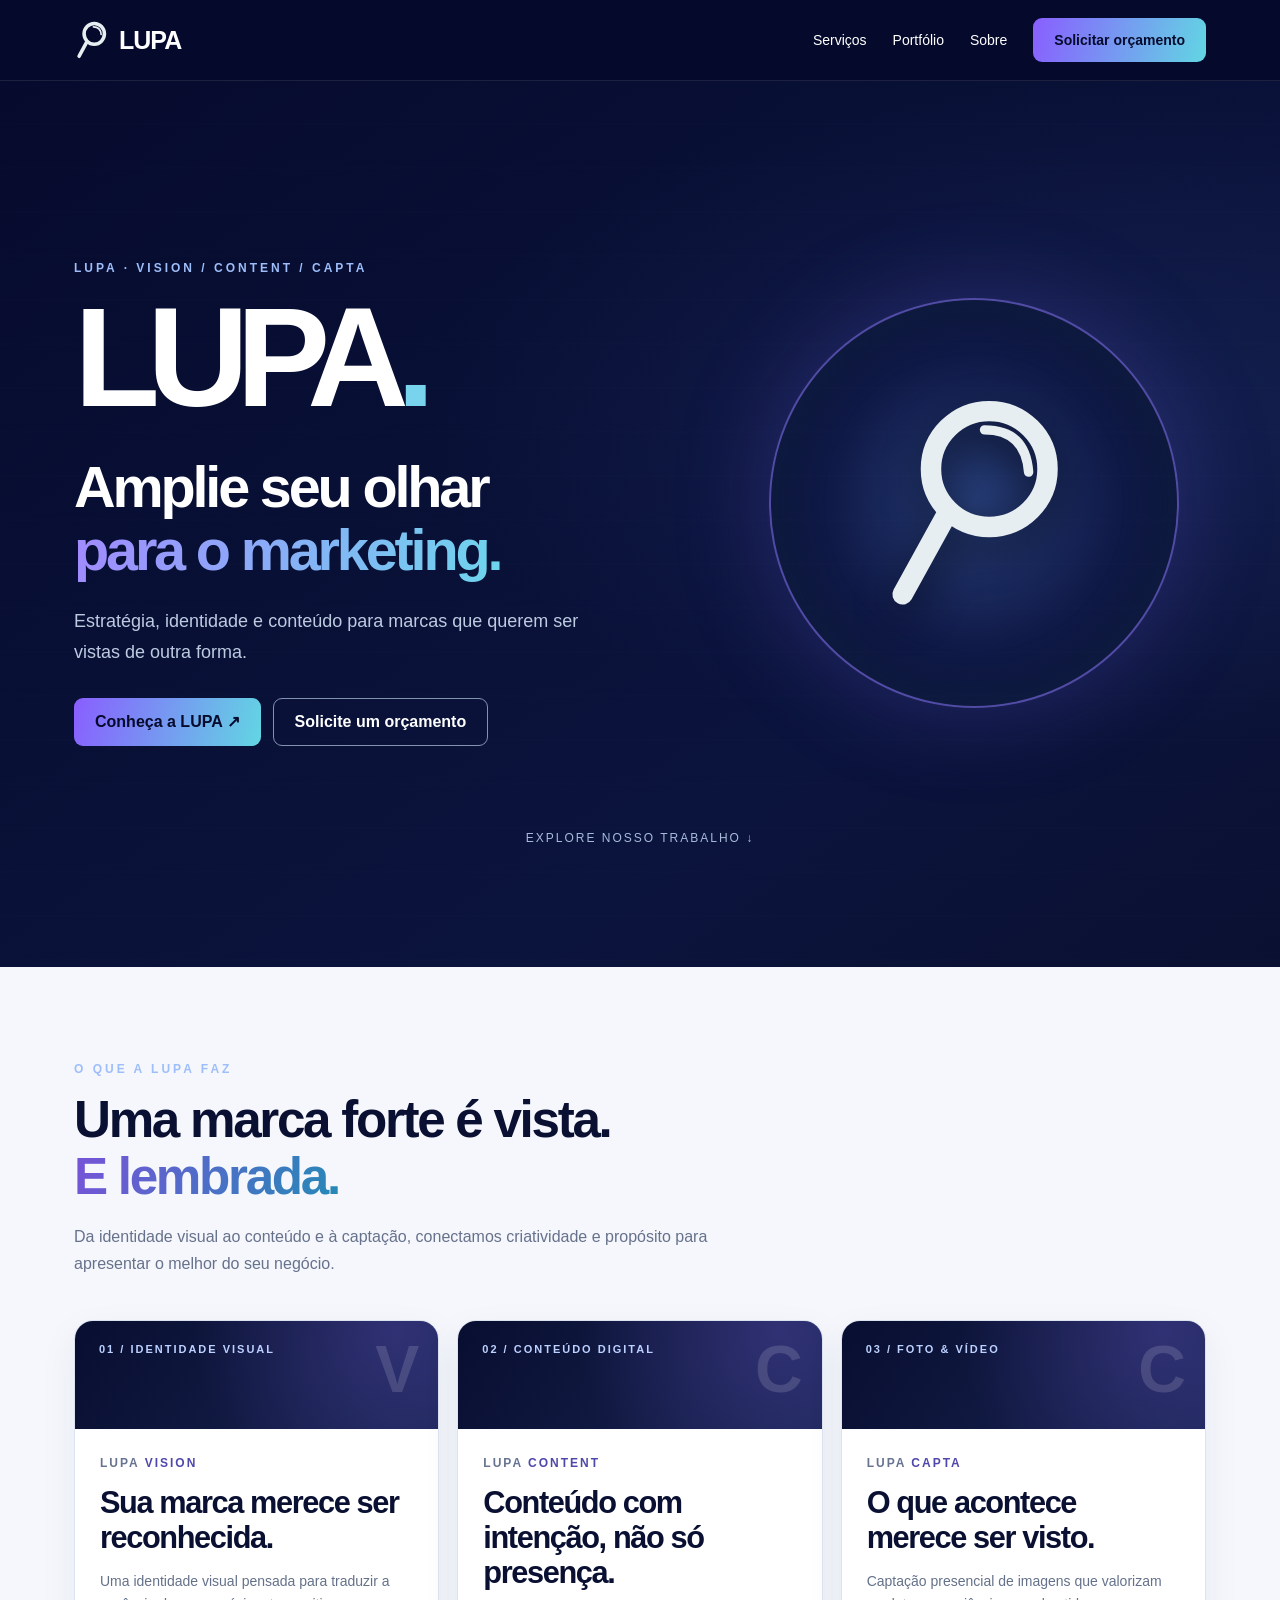
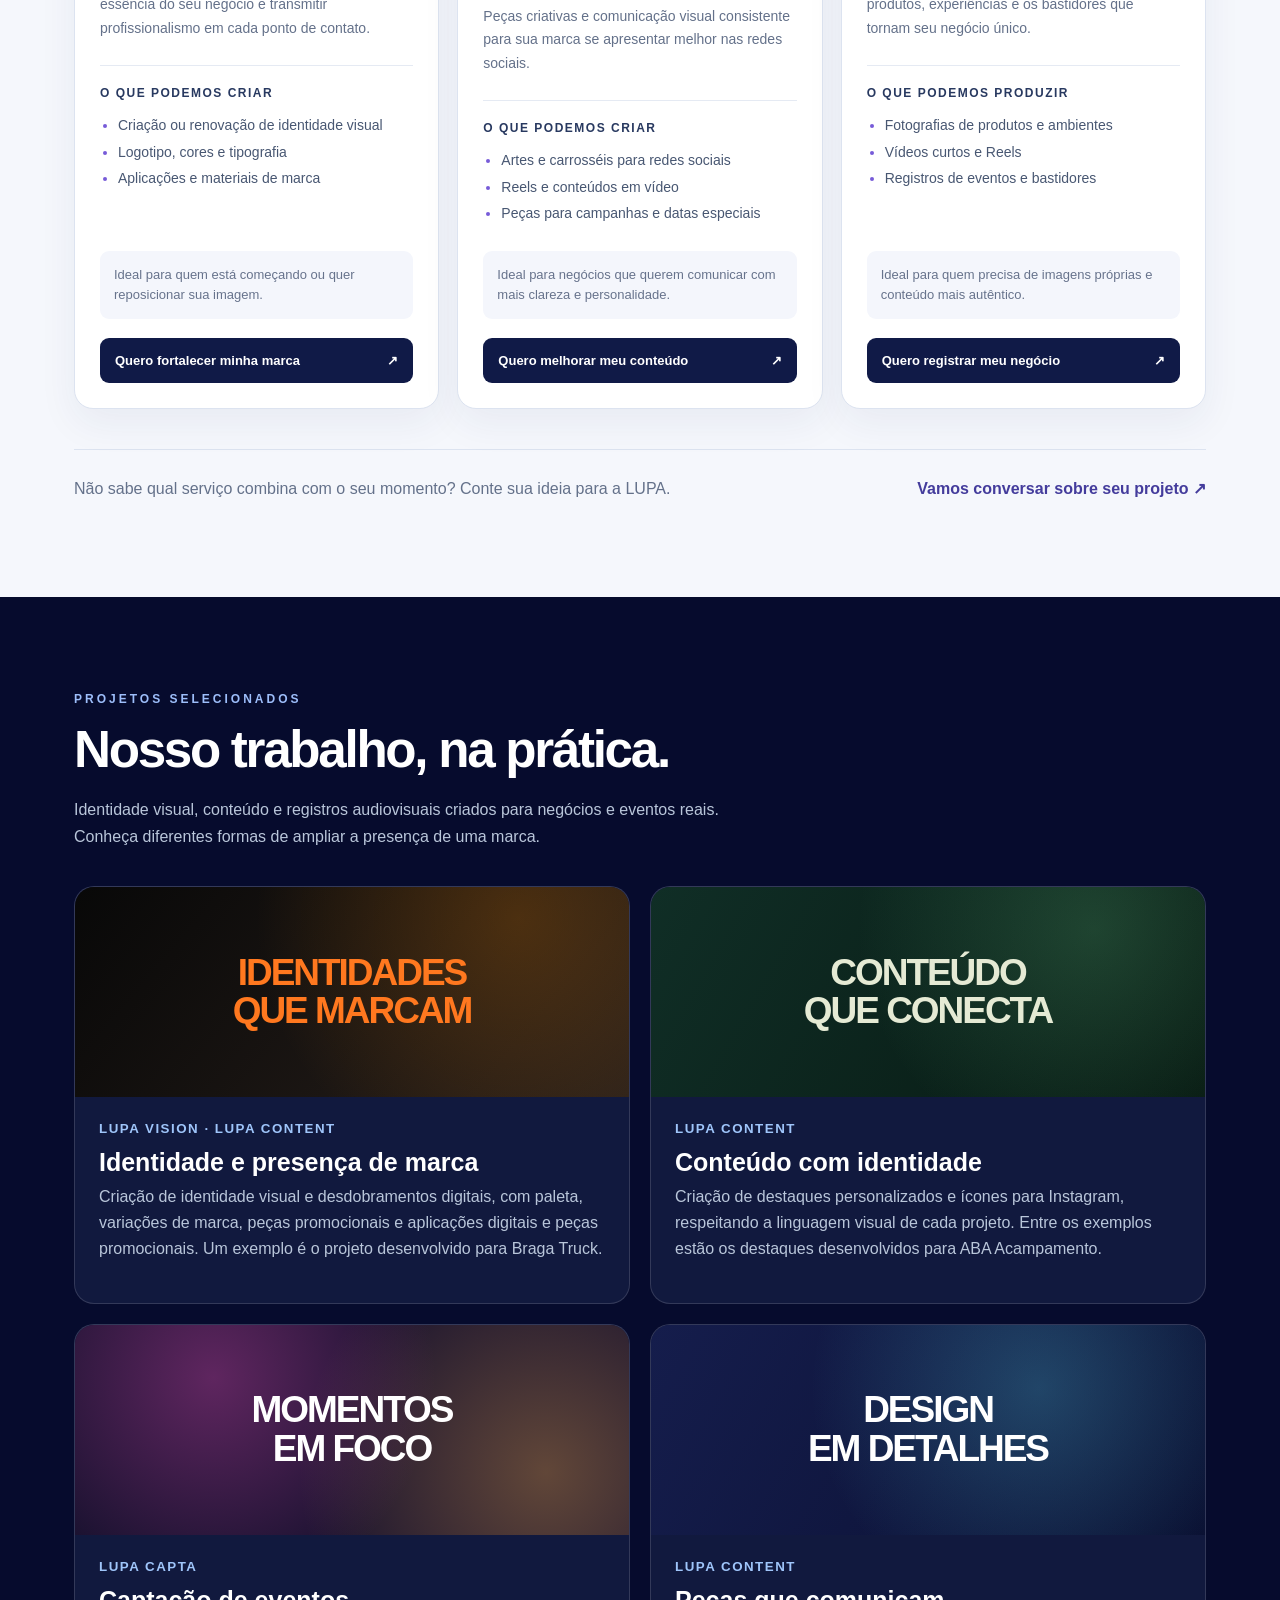
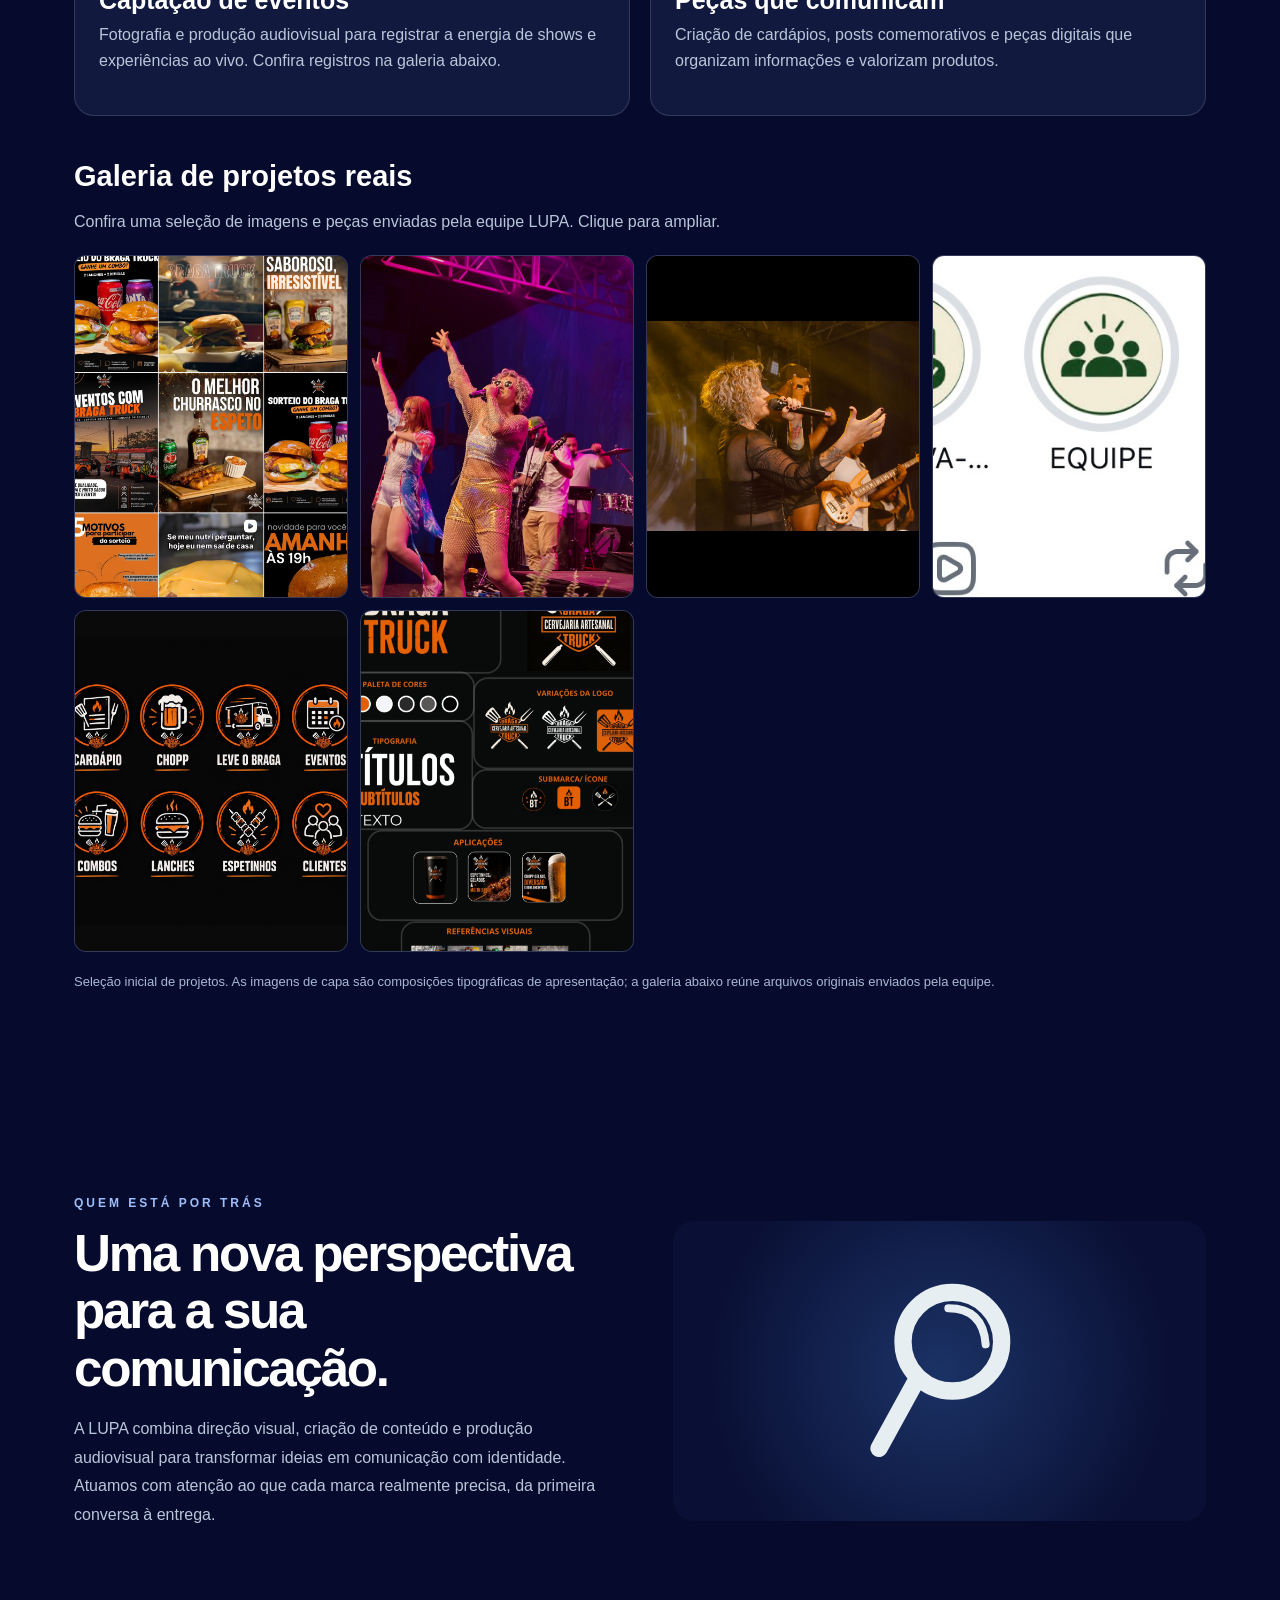
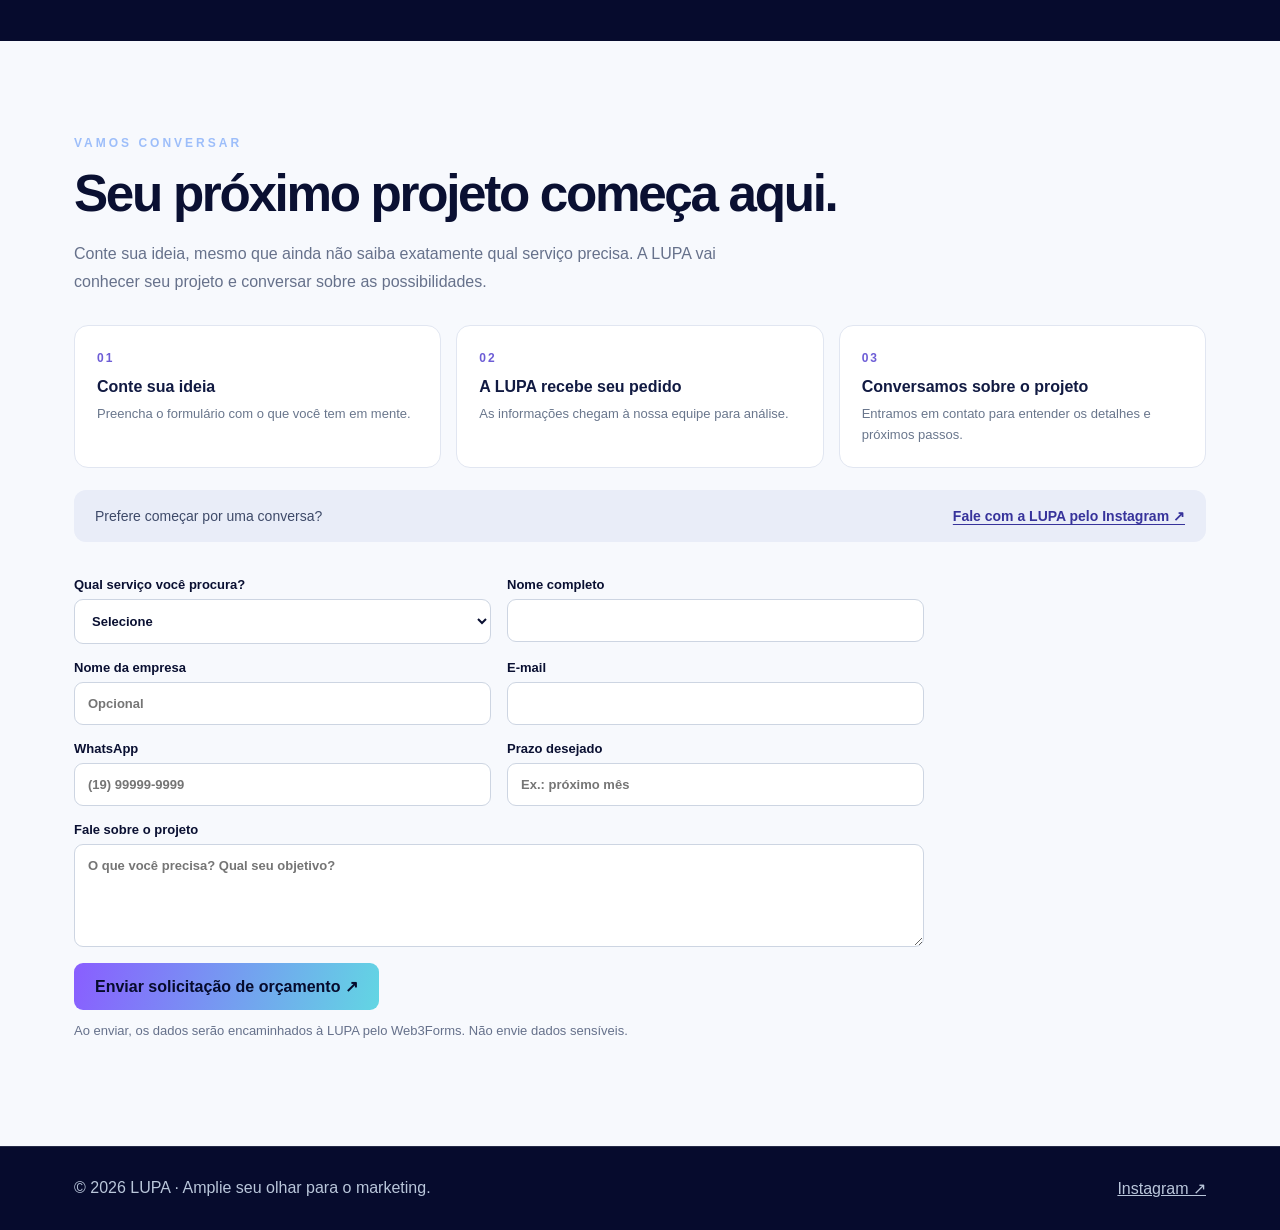
==== index.html @ fe9d5ec4 "Aprimorar conversão de orçamentos com etapas de contato e canal alternativo" ====
<!doctype html>
<html lang="pt-BR"><head><meta charset="utf-8"><meta name="viewport" content="width=device-width, initial-scale=1"><meta name="description" content="LUPA: estratégia, design e audiovisual em Limeira e região. Conheça LUPA Vision, Content e Capta."><title>LUPA — Amplie seu olhar para o marketing</title><style>
:root{--navy:#060b2d;--blue:#69b9e9;--white:#f9fbff;--muted:#b9c6da}*{box-sizing:border-box}html{scroll-behavior:smooth}body{margin:0;font-family:Inter,Arial,sans-serif;background:var(--navy);color:white}a{color:inherit;text-decoration:none}button,input,textarea,select{font:inherit}header{position:sticky;top:0;z-index:5;background:#060b2df0;backdrop-filter:blur(15px);border-bottom:1px solid #ffffff18}.nav{max-width:1180px;margin:auto;padding:18px 24px;display:flex;align-items:center;justify-content:space-between;gap:24px}.brand{display:flex;align-items:center;gap:10px;font-size:25px;font-weight:900;letter-spacing:-1px}.brand img{width:35px;height:42px;object-fit:contain}.navlinks{display:flex;gap:26px;align-items:center;font-size:14px}.navlinks a:hover{color:var(--blue)}.button{display:inline-flex;align-items:center;justify-content:center;background:linear-gradient(105deg,#895eff,#62d6e3);border:0;border-radius:9px;padding:14px 21px;font-weight:750;color:#060b2d;cursor:pointer}.button.outline{background:transparent;color:white;border:1px solid #8293b0}.wrap{max-width:1180px;margin:auto;padding:0 24px}.hero{min-height:690px;display:grid;grid-template-columns:1.15fr .85fr;gap:40px;align-items:center;padding-top:55px;padding-bottom:90px}.eyebrow{text-transform:uppercase;letter-spacing:3px;color:#9dbefa;font-size:12px;font-weight:800}.hero h1{font-size:clamp(45px,6vw,84px);line-height:1.04;letter-spacing:-.065em;margin:24px 0}.gradient{background:linear-gradient(100deg,#a18aff,#6ed5ed);-webkit-background-clip:text;background-clip:text;color:transparent}.lead{color:var(--muted);font-size:18px;line-height:1.75;max-width:570px}.actions{display:flex;gap:12px;flex-wrap:wrap;margin-top:30px}.orb{width:min(100%,410px);aspect-ratio:1;border-radius:50%;margin:auto;background:radial-gradient(circle at 50% 50%,#15235a,#080d35 65%);border:4px solid transparent;background-clip:padding-box;position:relative;display:grid;place-items:center;box-shadow:0 0 100px #6656ef2b}.orb:before{content:"";position:absolute;inset:-5px;border-radius:50%;background:linear-gradient(130deg,#8e5fff,#5ce0e1);z-index:-1}.orb img{width:53%;filter:drop-shadow(0 8px 18px #0005)}section{padding:95px 0}.light{background:#f7f9fd;color:#0a1032}.section-title{font-size:clamp(32px,4vw,55px);letter-spacing:-.045em;line-height:1.12;margin:15px 0 18px}.sub{color:#66718b;line-height:1.7;max-width:650px}.cards{display:grid;grid-template-columns:repeat(3,1fr);gap:18px;margin-top:38px}.card{background:white;border:1px solid #e5e9f1;border-radius:18px;padding:32px;min-height:260px;display:flex;flex-direction:column}.card small{font-weight:800;color:#6376a3;letter-spacing:2px}.card h3{font-size:29px;margin:18px 0 12px;letter-spacing:-1px}.card p{color:#6a748c;line-height:1.6}.card a{margin-top:auto;color:#2948a0;font-weight:750}.portfolio{border:1px solid #ffffff35;background:linear-gradient(120deg,#111a46,#0c1236);padding:44px;border-radius:20px;margin-top:30px}.portfolio p{color:var(--muted);line-height:1.7}.about{display:grid;grid-template-columns:1fr 1fr;gap:65px;align-items:center}.about p{line-height:1.8;color:#b9c6da}.about-visual{border-radius:22px;min-height:300px;background:radial-gradient(circle at 50% 50%,#1b3265,#0a1035 75%);display:grid;place-items:center}.about-visual img{height:200px}.quote{background:#f7f9fd;color:#0a1032}.formgrid{display:grid;grid-template-columns:1fr 1fr;gap:16px}.formgrid label{font-size:13px;font-weight:700;display:flex;flex-direction:column;gap:7px}.formgrid input,.formgrid select,.formgrid textarea{width:100%;border:1px solid #cdd5e2;background:white;padding:13px;border-radius:9px;color:#0a1032}.wide{grid-column:1/-1}.note{font-size:13px;color:#66718b}.formbox{max-width:850px;margin-top:35px}footer{padding:32px 24px;border-top:1px solid #ffffff20;color:#b9c6da}.foot{display:flex;justify-content:space-between;gap:20px;flex-wrap:wrap}.foot a{text-decoration:underline} @media(max-width:760px){.navlinks{gap:12px;font-size:12px}.navlinks a:nth-child(1),.navlinks a:nth-child(2){display:none}.hero{grid-template-columns:1fr;min-height:auto;padding-top:55px}.orb{max-width:270px}.cards,.about{grid-template-columns:1fr}.about{gap:30px}.formgrid{grid-template-columns:1fr}.hero h1{font-size:48px}section{padding:65px 0}.portfolio{padding:26px}} 
.portfolio-intro{color:#b9c6da;max-width:690px;line-height:1.7}.work-grid{display:grid;grid-template-columns:repeat(2,minmax(0,1fr));gap:20px;margin-top:36px}.work-card{background:#11193e;border:1px solid #ffffff24;border-radius:20px;overflow:hidden;display:flex;flex-direction:column}.work-art{min-height:210px;display:flex;align-items:center;justify-content:center;padding:32px;position:relative;overflow:hidden}.work-art span{position:relative;z-index:1;font-size:clamp(23px,3vw,37px);font-weight:900;letter-spacing:-.055em;text-align:center;line-height:1.05}.work-art.orange{background:radial-gradient(circle at 80% 15%,#ff8a0035,transparent 55%),linear-gradient(130deg,#080808,#29201b);color:#ff781f}.work-art.green{background:radial-gradient(circle at 80% 20%,#6fcf8d35,transparent 50%),linear-gradient(120deg,#102e26,#071912);color:#e5ead4}.work-art.stage{background:radial-gradient(circle at 25% 25%,#ef4fc255,transparent 50%),radial-gradient(circle at 85% 70%,#f6b24d55,transparent 50%),#17112e;color:#fff}.work-art.blue{background:radial-gradient(circle at 70% 30%,#59d5eb40,transparent 55%),linear-gradient(120deg,#151d4c,#0a1032);color:#fff}.work-info{padding:24px;flex:1;display:flex;flex-direction:column}.work-info small{color:#9fc5fa;letter-spacing:1.5px;font-weight:800}.work-info h3{font-size:25px;margin:12px 0 7px}.work-info p{color:#b9c6da;line-height:1.6;margin:0 0 18px}.work-links{display:flex;flex-wrap:wrap;gap:14px;margin-top:auto}.work-links a{color:#9edaf9;font-weight:700;font-size:14px;text-decoration:underline;text-underline-offset:4px}.work-note{color:#a9b8d1;font-size:13px;line-height:1.6;margin-top:20px}@media(max-width:700px){.work-grid{grid-template-columns:1fr}.work-art{min-height:185px}}.work-gallery{margin-top:44px}.work-gallery h3{font-size:29px;margin-bottom:8px}.work-gallery p{color:#b9c6da;line-height:1.6}.work-gallery-grid{display:grid;grid-template-columns:repeat(4,minmax(0,1fr));gap:12px;margin-top:20px}.work-gallery-grid a{display:block;aspect-ratio:4/5;background:#141b3e;border:1px solid #ffffff22;border-radius:12px;overflow:hidden}.work-gallery-grid img{width:100%;height:100%;object-fit:cover;transition:transform .2s}.work-gallery-grid a:hover img{transform:scale(1.04)}@media(max-width:700px){.work-gallery-grid{grid-template-columns:repeat(2,minmax(0,1fr))}}.hero-cover{position:relative;min-height:calc(100svh - 80px);min-height:max(650px,calc(100svh - 80px));display:flex;flex-direction:column;justify-content:center;overflow:hidden;background:radial-gradient(ellipse at 85% 38%,#273b7850,transparent 43%),linear-gradient(145deg,#060b2d,#0b143d 70%,#0a1031)}.hero-cover:after{content:"";position:absolute;inset:0;pointer-events:none;background:linear-gradient(transparent 96%,#ffffff09 97%);background-size:100% 44px;opacity:.17}.hero-cover-inner{display:grid;grid-template-columns:1.15fr .85fr;gap:38px;align-items:center;width:100%;padding-top:85px;padding-bottom:85px}.hero-cover-copy{position:relative;z-index:1}.hero-cover-brand{font-size:clamp(70px,11vw,156px);line-height:.9;font-weight:900;letter-spacing:-.09em;margin:20px 0 34px}.hero-cover-dot{color:#77d4ec}.hero-cover h1{font-size:clamp(36px,4.5vw,68px);letter-spacing:-.055em;line-height:1.1;margin:0 0 24px}.hero-cover-copy>p{color:#bdcbe1;font-size:18px;line-height:1.7;max-width:510px}.hero-cover-symbol{display:grid;place-items:center}.hero-cover-halo{width:min(100%,410px);aspect-ratio:1;border-radius:50%;display:grid;place-items:center;border:2px solid #8b7aff8c;background:radial-gradient(circle,#263d77 0%,#101a48 50%,#0a1135 73%);box-shadow:0 0 100px #8067ff38, inset 0 0 65px #5cc9eb14}.hero-cover-halo img{width:58%;height:58%;object-fit:contain;filter:drop-shadow(0 14px 20px #0007)}.hero-cover-scroll{position:relative;z-index:1;align-self:center;font-size:12px;letter-spacing:2px;text-transform:uppercase;color:#a8bbdb;padding:0 16px 27px}.hero-cover-scroll:hover{color:#fff}@media(max-width:780px){.hero-cover{min-height:calc(100svh - 72px)}.hero-cover-inner{grid-template-columns:1fr;padding-top:65px;padding-bottom:30px;gap:22px}.hero-cover-brand{font-size:clamp(78px,19vw,130px);margin:15px 0 25px}.hero-cover h1{font-size:clamp(38px,8vw,58px)}.hero-cover-symbol{grid-row:1}.hero-cover-halo{width:104px;box-shadow:0 0 35px #8067ff25}.hero-cover-halo img{width:49%;height:49%}.hero-cover-copy>p{font-size:16px}.hero-cover-scroll{padding-bottom:22px}}.work-gallery-grid .portfolio-profile-crop{display:block;position:relative;aspect-ratio:4/5;background:#141b3e;border:1px solid #ffffff22;border-radius:12px;overflow:hidden}.work-gallery-grid .portfolio-profile-crop img{position:absolute;top:0;left:0;width:100%;height:145%;object-fit:cover;object-position:top;transition:none}.work-gallery-grid .portfolio-profile-crop:hover img{transform:none}/* Refinamento mobile e galeria: priorizar as artes, sem molduras de captura */.work-gallery-grid a img{object-fit:cover;object-position:center;transform:scale(1.16)}.work-gallery-grid a:hover img{transform:scale(1.2)}@media(max-width:780px){.hero-cover-symbol{display:none!important}.hero-cover-inner{display:block;padding-top:72px;padding-bottom:72px}.hero-cover-brand{font-size:clamp(68px,17vw,104px);margin:18px 0 28px}.hero-cover{min-height:calc(100svh - 72px)}.hero-cover-copy{max-width:100%}}.services-premium{background:#f5f7fc}.services-premium .section-title{max-width:850px}.services-accent{background:linear-gradient(110deg,#7753d8,#2589b6);-webkit-background-clip:text;background-clip:text;color:transparent}.services-premium-grid{display:grid;grid-template-columns:repeat(3,minmax(0,1fr));gap:18px;margin-top:42px}.service-premium-card{display:flex;flex-direction:column;min-width:0;overflow:hidden;border:1px solid #dce3f0;border-radius:19px;background:#fff;box-shadow:0 14px 38px #1c2b5910;transition:transform .2s,box-shadow .2s}.service-premium-card:hover{transform:translateY(-4px);box-shadow:0 20px 42px #1c2b5920}.service-premium-top{min-height:108px;display:flex;align-items:flex-start;justify-content:space-between;gap:12px;padding:22px 24px;background:radial-gradient(circle at 88% 8%,#6755c957,transparent 60%),linear-gradient(125deg,#080e30,#182451);color:#bcd1ff}.service-premium-top>span:first-child{font-size:11px;letter-spacing:2px;font-weight:800}.service-premium-mark{font-size:66px;font-weight:900;line-height:.8;color:#ffffff24;letter-spacing:-5px}.service-premium-body{padding:27px 25px 25px;display:flex;flex-direction:column;flex:1}.service-premium-name{font-size:12px;font-weight:700;letter-spacing:2px;color:#667391}.service-premium-name strong{color:#4f48ac}.service-premium-body h3{font-size:clamp(24px,2.4vw,31px);line-height:1.14;letter-spacing:-.045em;margin:15px 0}.service-premium-body p{color:#64718a;line-height:1.7;font-size:14px;margin:0}.service-premium-divider{height:1px;background:#e5eaf3;margin:24px 0 20px}.service-premium-body h4{font-size:12px;letter-spacing:1.5px;text-transform:uppercase;margin:0 0 12px;color:#283960}.service-premium-body ul{padding-left:18px;margin:0 0 24px;color:#485772;font-size:14px;line-height:1.9}.service-premium-body li::marker{color:#775bd8}.service-premium-fit{color:#67738c;background:#f4f6fc;border-radius:9px;padding:14px;font-size:13px;line-height:1.55;margin-top:auto}.service-premium-body>a{display:flex;align-items:center;justify-content:space-between;gap:10px;background:#101a47;color:#fff;border-radius:9px;margin-top:19px;padding:15px;font-size:13px;font-weight:800;transition:background .2s}.service-premium-body>a:hover{background:#443c9c}.services-premium-footer{display:flex;align-items:center;justify-content:space-between;gap:22px;border-top:1px solid #dce3f0;margin-top:40px;padding-top:26px}.services-premium-footer p{margin:0;color:#64718a;line-height:1.6}.services-premium-footer a{font-weight:800;color:#443c9c;white-space:nowrap}@media(max-width:950px){.services-premium-grid{grid-template-columns:1fr;max-width:630px;margin-left:auto;margin-right:auto}.service-premium-top{min-height:82px}.service-premium-body h3{font-size:29px}.services-premium-footer{flex-direction:column;align-items:flex-start}.services-premium-footer a{white-space:normal}}@media(max-width:480px){.service-premium-body{padding:23px 20px}.service-premium-top{padding:20px}.service-premium-body h3{font-size:27px}.services-premium-grid{margin-top:28px}}.contact-steps{display:grid;grid-template-columns:repeat(3,minmax(0,1fr));gap:15px;margin-top:30px}.contact-steps>div{background:#fff;border:1px solid #e1e6f1;border-radius:14px;padding:22px}.contact-steps span{font-size:12px;font-weight:900;letter-spacing:2px;color:#6d5dd6}.contact-steps strong{display:block;font-size:16px;margin-top:12px;color:#111a42}.contact-steps p{font-size:13px;line-height:1.6;color:#69768c;margin:8px 0 0}.contact-alternative{display:flex;align-items:center;justify-content:space-between;gap:15px;margin:22px 0 0;padding:18px 21px;border-radius:12px;background:#e9edf8;color:#3e4a69;font-size:14px}.contact-alternative a{font-weight:800;color:#37339b;text-decoration:underline;text-underline-offset:3px}@media(max-width:700px){.contact-steps{grid-template-columns:1fr}.contact-steps>div{padding:17px}.contact-alternative{align-items:flex-start;flex-direction:column}}</style></head><body>
<header><nav class="nav"><a href="#inicio" class="brand"><img src="assets/simbolo-lupa.svg" alt="Símbolo LUPA">LUPA</a><div class="navlinks"><a href="#servicos">Serviços</a><a href="#portfolio">Portfólio</a><a href="#sobre">Sobre</a><a class="button" href="#orcamento">Solicitar orçamento</a></div></nav></header><main><section id="inicio" class="hero-cover"><div class="wrap hero-cover-inner"><div class="hero-cover-copy"><div class="eyebrow">LUPA · VISION / CONTENT / CAPTA</div><div class="hero-cover-brand">LUPA<span class="hero-cover-dot">.</span></div><h1>Amplie seu olhar<br><span class="gradient">para o marketing.</span></h1><p>Estratégia, identidade e conteúdo para marcas que querem ser vistas de outra forma.</p><div class="actions"><a class="button" href="#servicos">Conheça a LUPA ↗</a><a class="button outline" href="#orcamento">Solicite um orçamento</a></div></div><div class="hero-cover-symbol" aria-hidden="true"><div class="hero-cover-halo"><img src="assets/simbolo-lupa.svg" alt=""></div></div></div><a class="hero-cover-scroll" href="#servicos">Explore nosso trabalho ↓</a></section>
<section id="servicos" class="light services-premium"><div class="wrap"><div class="eyebrow">O que a LUPA faz</div><h2 class="section-title">Uma marca forte é vista.<br><span class="services-accent">E lembrada.</span></h2><p class="sub">Da identidade visual ao conteúdo e à captação, conectamos criatividade e propósito para apresentar o melhor do seu negócio.</p><div class="services-premium-grid"><article class="service-premium-card"><div class="service-premium-top"><span>01 / IDENTIDADE VISUAL</span><span class="service-premium-mark">V</span></div><div class="service-premium-body"><div class="service-premium-name">LUPA <strong>VISION</strong></div><h3>Sua marca merece ser reconhecida.</h3><p>Uma identidade visual pensada para traduzir a essência do seu negócio e transmitir profissionalismo em cada ponto de contato.</p><div class="service-premium-divider"></div><h4>O que podemos criar</h4><ul><li>Criação ou renovação de identidade visual</li><li>Logotipo, cores e tipografia</li><li>Aplicações e materiais de marca</li></ul><div class="service-premium-fit">Ideal para quem está começando ou quer reposicionar sua imagem.</div><a href="#orcamento" data-service="Vision">Quero fortalecer minha marca <span aria-hidden="true">↗</span></a></div></article><article class="service-premium-card"><div class="service-premium-top"><span>02 / CONTEÚDO DIGITAL</span><span class="service-premium-mark">C</span></div><div class="service-premium-body"><div class="service-premium-name">LUPA <strong>CONTENT</strong></div><h3>Conteúdo com intenção, não só presença.</h3><p>Peças criativas e comunicação visual consistente para sua marca se apresentar melhor nas redes sociais.</p><div class="service-premium-divider"></div><h4>O que podemos criar</h4><ul><li>Artes e carrosséis para redes sociais</li><li>Reels e conteúdos em vídeo</li><li>Peças para campanhas e datas especiais</li></ul><div class="service-premium-fit">Ideal para negócios que querem comunicar com mais clareza e personalidade.</div><a href="#orcamento" data-service="Content">Quero melhorar meu conteúdo <span aria-hidden="true">↗</span></a></div></article><article class="service-premium-card"><div class="service-premium-top"><span>03 / FOTO &amp; VÍDEO</span><span class="service-premium-mark">C</span></div><div class="service-premium-body"><div class="service-premium-name">LUPA <strong>CAPTA</strong></div><h3>O que acontece merece ser visto.</h3><p>Captação presencial de imagens que valorizam produtos, experiências e os bastidores que tornam seu negócio único.</p><div class="service-premium-divider"></div><h4>O que podemos produzir</h4><ul><li>Fotografias de produtos e ambientes</li><li>Vídeos curtos e Reels</li><li>Registros de eventos e bastidores</li></ul><div class="service-premium-fit">Ideal para quem precisa de imagens próprias e conteúdo mais autêntico.</div><a href="#orcamento" data-service="Capta">Quero registrar meu negócio <span aria-hidden="true">↗</span></a></div></article></div><div class="services-premium-footer"><p>Não sabe qual serviço combina com o seu momento? Conte sua ideia para a LUPA.</p><a href="#orcamento">Vamos conversar sobre seu projeto ↗</a></div></div></section>
<section id="portfolio"><div class="wrap"><div class="eyebrow">Projetos selecionados</div><h2 class="section-title">Nosso trabalho, na prática.</h2><p class="portfolio-intro">Identidade visual, conteúdo e registros audiovisuais criados para negócios e eventos reais. Conheça diferentes formas de ampliar a presença de uma marca.</p><div class="work-grid"><article class="work-card"><div class="work-art orange"><span>IDENTIDADES<br>QUE MARCAM</span></div><div class="work-info"><small>LUPA VISION · LUPA CONTENT</small><h3>Identidade e presença de marca</h3><p>Criação de identidade visual e desdobramentos digitais, com paleta, variações de marca, peças promocionais e aplicações digitais e peças promocionais. Um exemplo é o projeto desenvolvido para Braga Truck.</p></div></article><article class="work-card"><div class="work-art green"><span>CONTEÚDO<br>QUE CONECTA</span></div><div class="work-info"><small>LUPA CONTENT</small><h3>Conteúdo com identidade</h3><p>Criação de destaques personalizados e ícones para Instagram, respeitando a linguagem visual de cada projeto. Entre os exemplos estão os destaques desenvolvidos para ABA Acampamento.</p></div></article><article class="work-card"><div class="work-art stage"><span>MOMENTOS<br>EM FOCO</span></div><div class="work-info"><small>LUPA CAPTA</small><h3>Captação de eventos</h3><p>Fotografia e produção audiovisual para registrar a energia de shows e experiências ao vivo. Confira registros na galeria abaixo.</p></div></article><article class="work-card"><div class="work-art blue"><span>DESIGN<br>EM DETALHES</span></div><div class="work-info"><small>LUPA CONTENT</small><h3>Peças que comunicam</h3><p>Criação de cardápios, posts comemorativos e peças digitais que organizam informações e valorizam produtos.</p></div></article></div><div class="work-gallery"><h3>Galeria de projetos reais</h3><p>Confira uma seleção de imagens e peças enviadas pela equipe LUPA. Clique para ampliar.</p><div class="work-gallery-grid"><a href="20261107_000827000_iOS.png" target="_blank" rel="noopener noreferrer" aria-label="Ampliar imagem 3 do portfólio"><img src="20261107_000827000_iOS.png" alt="Imagem 3 do portfólio da LUPA" loading="lazy"></a><a href="20261107_001152000_iOS.png" target="_blank" rel="noopener noreferrer" aria-label="Ampliar imagem 4 do portfólio"><img src="20261107_001152000_iOS.png" alt="Imagem 4 do portfólio da LUPA" loading="lazy"></a><a href="20261107_001213000_iOS.png" target="_blank" rel="noopener noreferrer" aria-label="Ampliar imagem 5 do portfólio"><img src="20261107_001213000_iOS.png" alt="Imagem 5 do portfólio da LUPA" loading="lazy"></a><a href="20261107_001548000_iOS.jpg" target="_blank" rel="noopener noreferrer" aria-label="Ampliar imagem 6 do portfólio"><img src="20261107_001548000_iOS.jpg" alt="Imagem 6 do portfólio da LUPA" loading="lazy"></a><a href="20261107_001919000_iOS.png" target="_blank" rel="noopener noreferrer" aria-label="Ampliar imagem 7 do portfólio"><img src="20261107_001919000_iOS.png" alt="Imagem 7 do portfólio da LUPA" loading="lazy"></a><a href="20261107_001929000_iOS.png" target="_blank" rel="noopener noreferrer" aria-label="Ampliar imagem 8 do portfólio"><img src="20261107_001929000_iOS.png" alt="Imagem 8 do portfólio da LUPA" loading="lazy"></a></div></div><p class="work-note">Seleção inicial de projetos. As imagens de capa são composições tipográficas de apresentação; a galeria abaixo reúne arquivos originais enviados pela equipe.</p></div></section>
<section id="sobre"><div class="wrap about"><div><div class="eyebrow">Quem está por trás</div><h2 class="section-title">Uma nova perspectiva para a sua comunicação.</h2><p>A LUPA combina direção visual, criação de conteúdo e produção audiovisual para transformar ideias em comunicação com identidade. Atuamos com atenção ao que cada marca realmente precisa, da primeira conversa à entrega.</p></div><div class="about-visual"><img src="assets/simbolo-lupa.svg" alt="Símbolo da LUPA"></div></div></section>
<section id="orcamento" class="quote"><div class="wrap"><div class="eyebrow">Vamos conversar</div><h2 class="section-title">Seu próximo projeto começa aqui.</h2><p class="sub">Conte sua ideia, mesmo que ainda não saiba exatamente qual serviço precisa. A LUPA vai conhecer seu projeto e conversar sobre as possibilidades.</p><div class="contact-steps" aria-label="Como funciona o primeiro contato"><div><span>01</span><strong>Conte sua ideia</strong><p>Preencha o formulário com o que você tem em mente.</p></div><div><span>02</span><strong>A LUPA recebe seu pedido</strong><p>As informações chegam à nossa equipe para análise.</p></div><div><span>03</span><strong>Conversamos sobre o projeto</strong><p>Entramos em contato para entender os detalhes e próximos passos.</p></div></div><div class="contact-alternative"><span>Prefere começar por uma conversa?</span><a href="https://www.instagram.com/lupamarketing_/" target="_blank" rel="noopener noreferrer">Fale com a LUPA pelo Instagram ↗</a></div><div class="formbox"><div id="form-success" role="status" aria-live="polite" hidden style="background:#e9fff4;color:#0a4c37;border-radius:12px;padding:22px;margin:20px 0"><strong>Solicitação enviada com sucesso!</strong><p>Obrigado por entrar em contato com a LUPA. Recebemos seu pedido de orçamento e nossa equipe entrará em contato pelo e-mail ou WhatsApp informado.</p></div><div id="form-error" role="alert" hidden style="background:#fff0f0;color:#8c2222;border-radius:12px;padding:18px;margin:20px 0">Não foi possível confirmar o envio. Tente novamente em instantes.</div><form id="form" class="formgrid" action="https://api.web3forms.com/submit" method="POST"><input type="hidden" name="access_key" value="be40f302-0a38-4d81-be1d-0a4ae62095be"><input type="hidden" name="subject" value="Novo pedido de orçamento — Site LUPA"><input type="hidden" name="from_name" value="Site LUPA"><input type="checkbox" name="botcheck" style="display:none" tabindex="-1" autocomplete="off"><label>Qual serviço você procura?<select id="servico" name="Serviço" required><option value="">Selecione</option><option>Vision</option><option>Content</option><option>Capta</option><option>Não tenho certeza</option></select></label><label>Nome completo<input id="nome" name="Nome" required autocomplete="name"></label><label>Nome da empresa<input id="empresa" name="Empresa" placeholder="Opcional"></label><label>E-mail<input id="email" name="email" type="email" required autocomplete="email"></label><label>WhatsApp<input id="telefone" name="WhatsApp" type="tel" required placeholder="(19) 99999-9999"></label><label>Prazo desejado<input id="prazo" name="Prazo" placeholder="Ex.: próximo mês"></label><label class="wide">Fale sobre o projeto<textarea id="descricao" name="Descrição do projeto" rows="5" required placeholder="O que você precisa? Qual seu objetivo?"></textarea></label><div class="wide"><button class="button" type="submit">Enviar solicitação de orçamento ↗</button><p class="note">Ao enviar, os dados serão encaminhados à LUPA pelo Web3Forms. Não envie dados sensíveis.</p></div></form></div></div></section></main>
<footer><div class="wrap foot"><span>© <span id="ano"></span> LUPA · Amplie seu olhar para o marketing.</span><a href="https://www.instagram.com/lupamarketing_/" target="_blank" rel="noopener noreferrer">Instagram ↗</a></div></footer>
<script>document.getElementById('ano').textContent=new Date().getFullYear();document.querySelectorAll('[data-service]').forEach(a=>a.addEventListener('click',()=>document.getElementById('servico').value=a.dataset.service));document.getElementById('form').addEventListener('submit',async function(e){e.preventDefault();const form=this;const button=form.querySelector('button[type="submit"]');const success=document.getElementById('form-success');const error=document.getElementById('form-error');success.hidden=true;error.hidden=true;button.disabled=true;button.textContent='Enviando...';try{const response=await fetch(form.action,{method:'POST',body:new FormData(form),headers:{Accept:'application/json'}});const data=await response.json();if(!response.ok||data.success===false)throw new Error('Falha no envio');form.hidden=true;success.hidden=false;success.scrollIntoView({behavior:'smooth',block:'center'});}catch(err){error.hidden=false;error.scrollIntoView({behavior:'smooth',block:'center'});}finally{button.disabled=false;button.textContent='Enviar solicitação de orçamento ↗';}});</script></body></html>
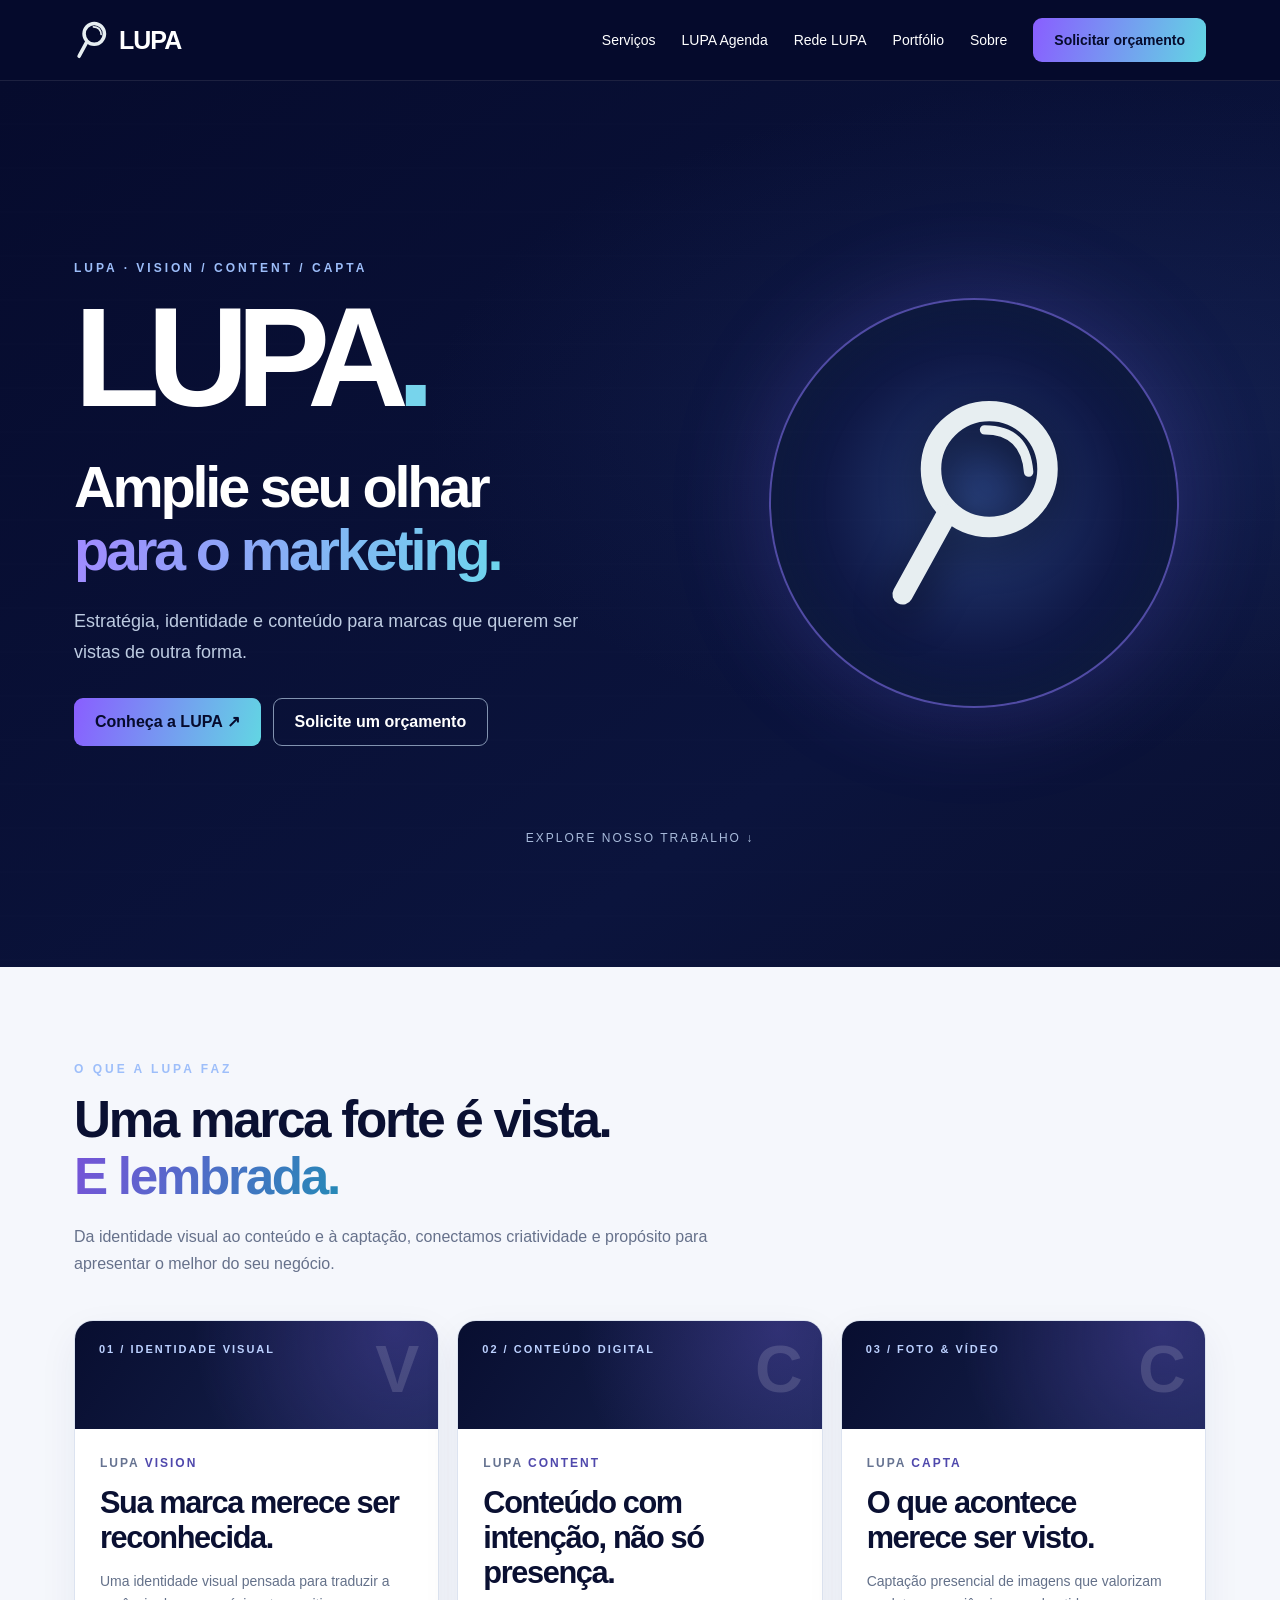
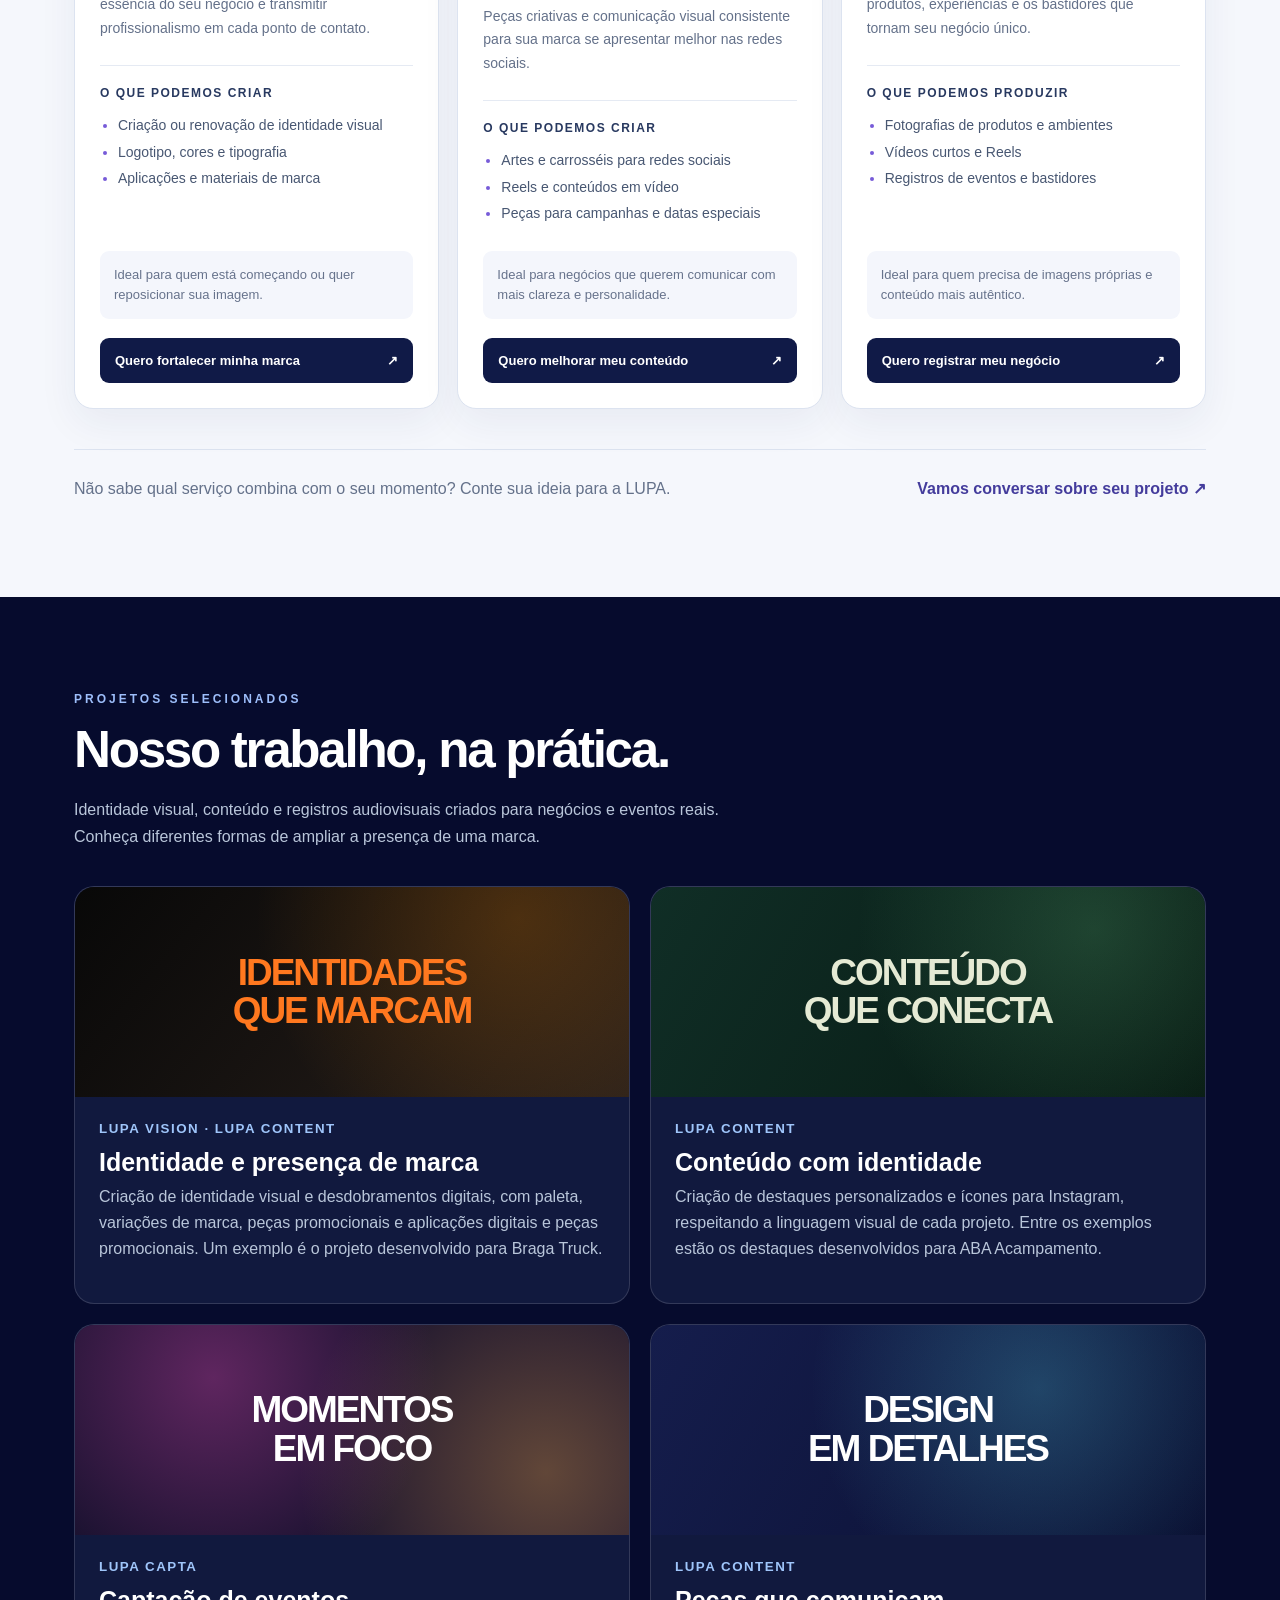
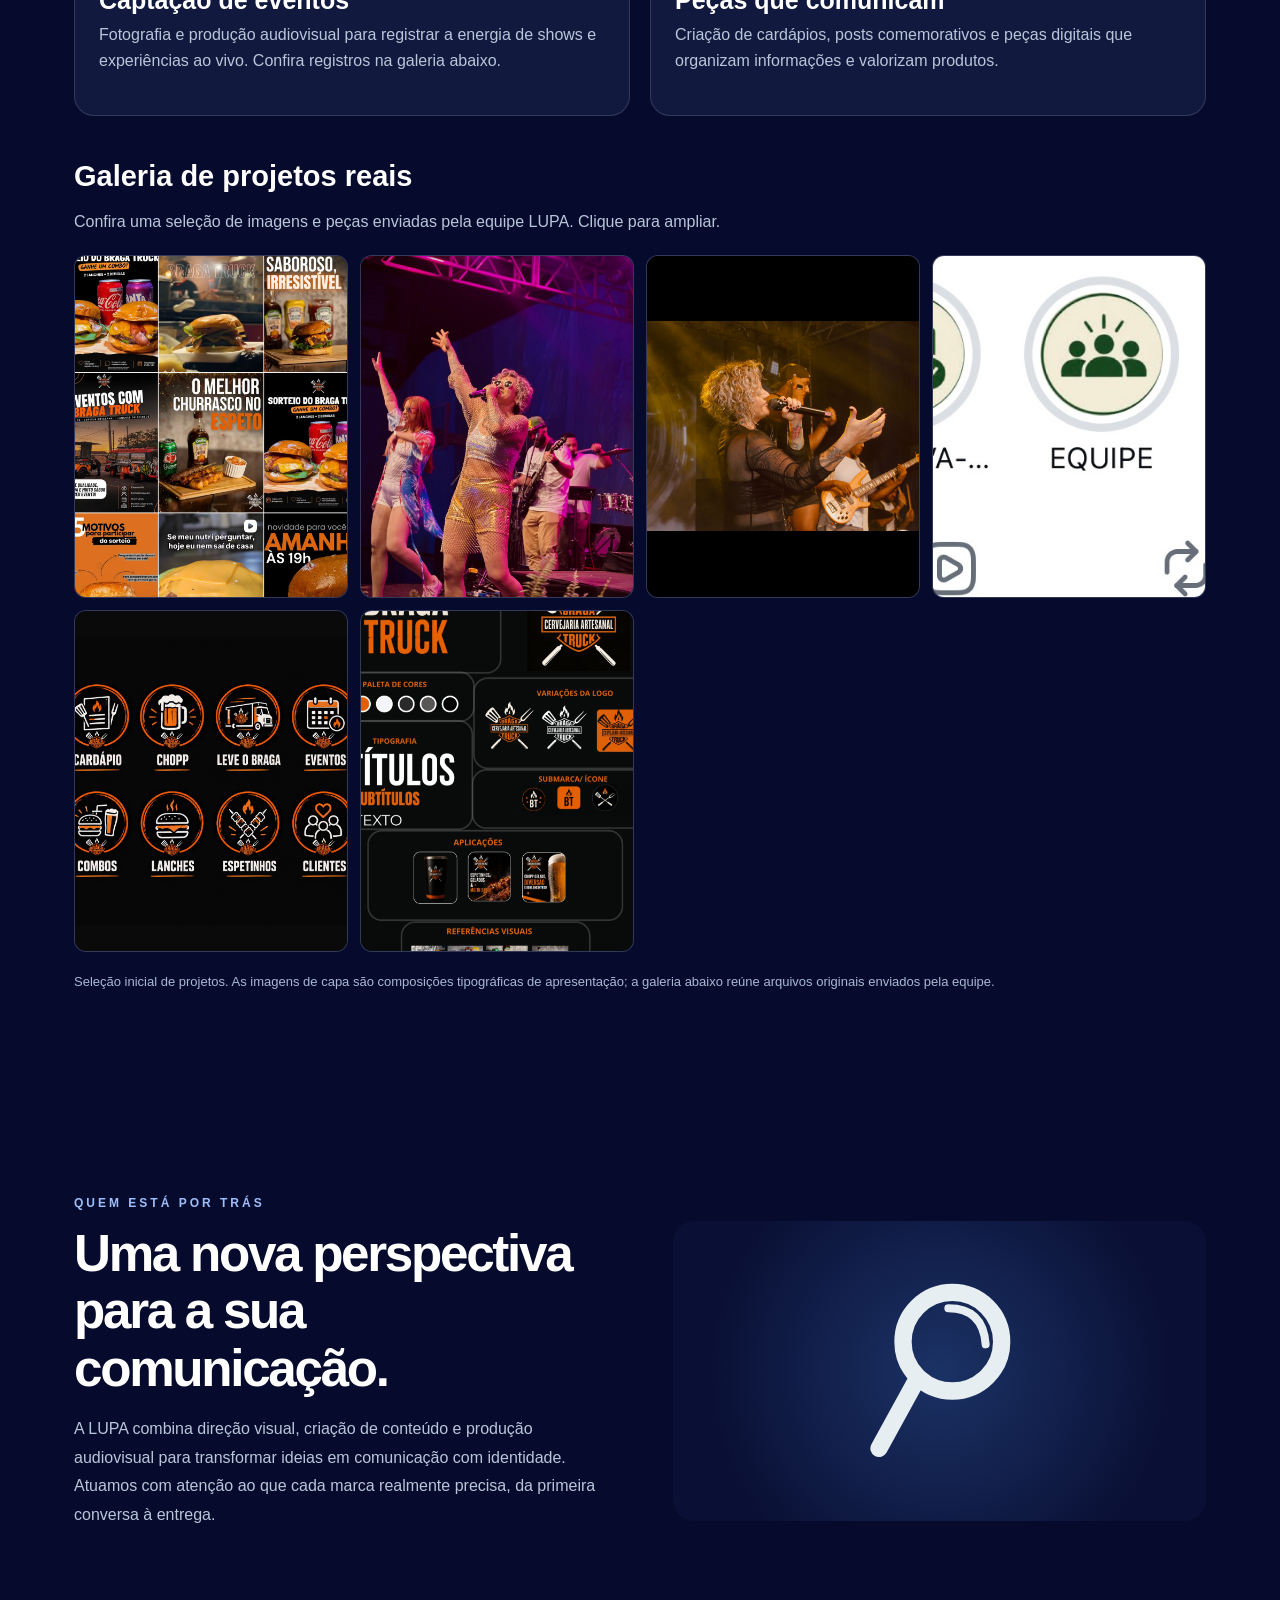
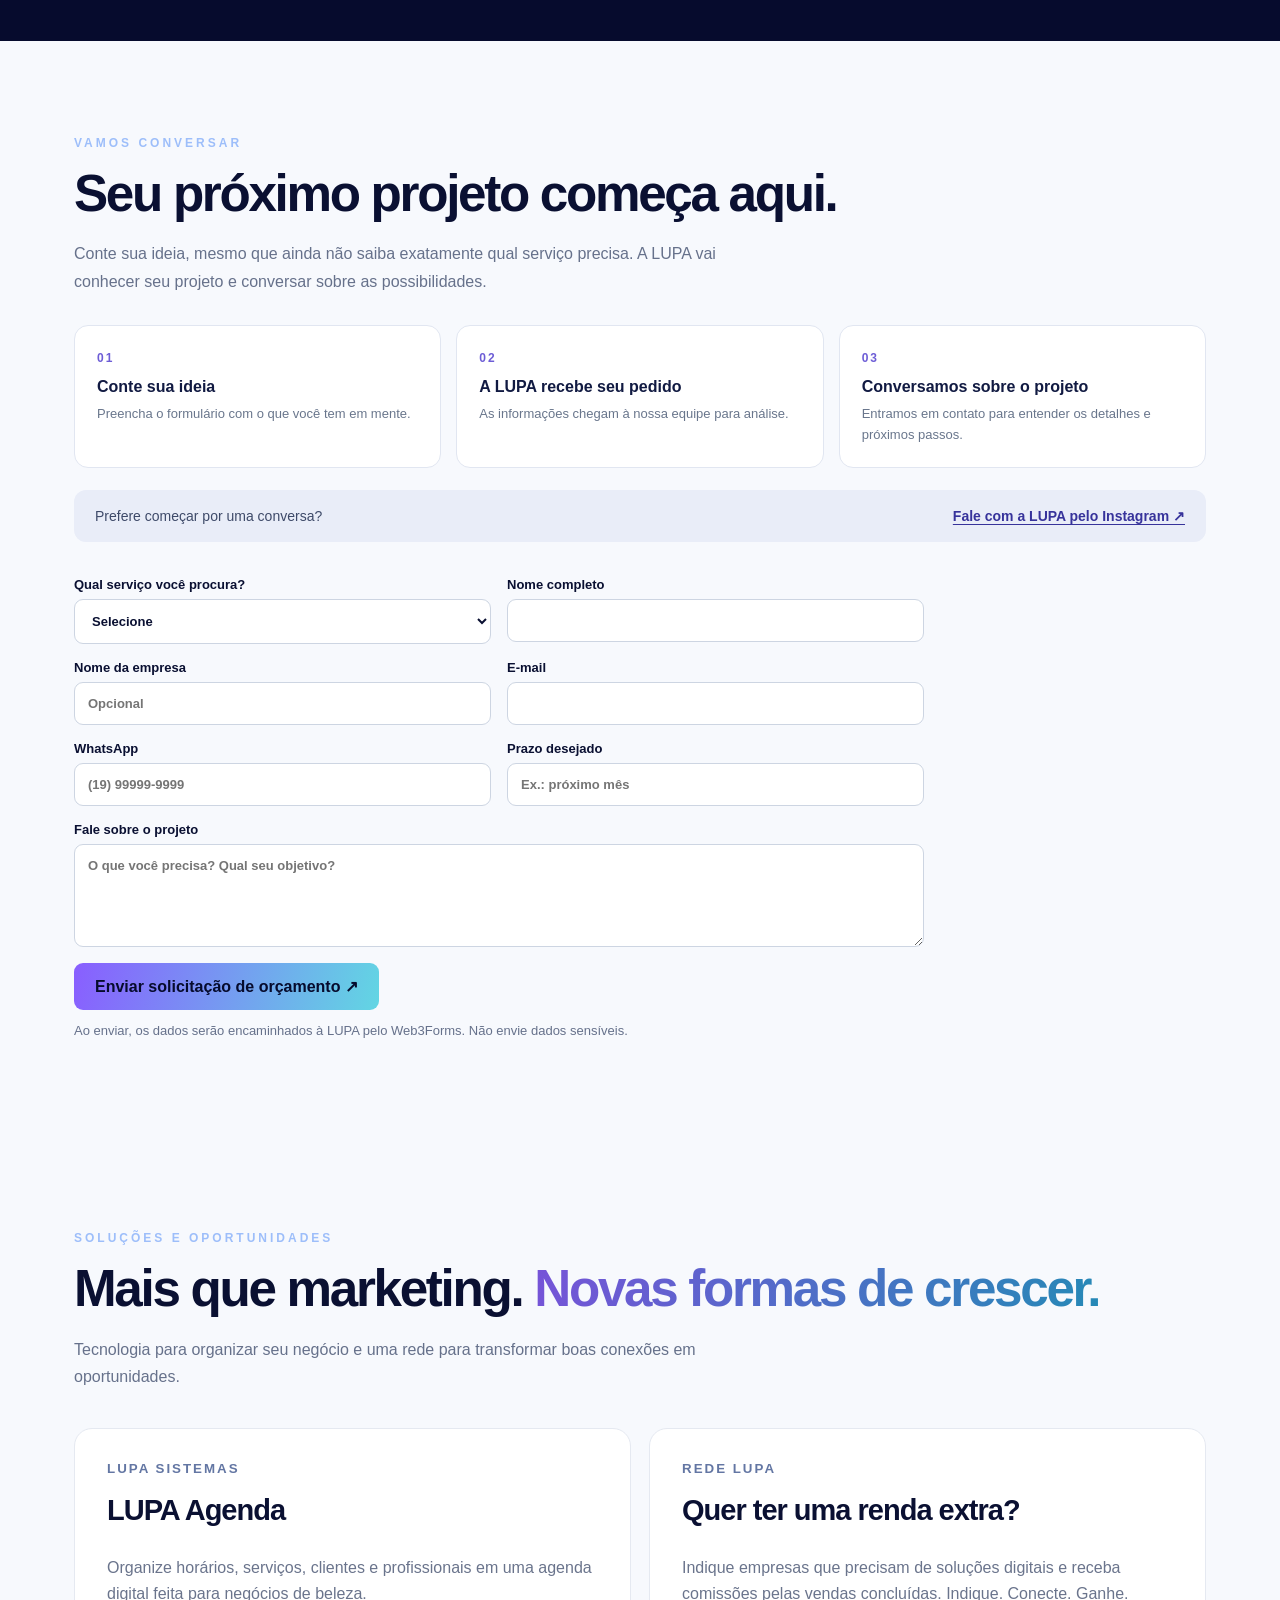
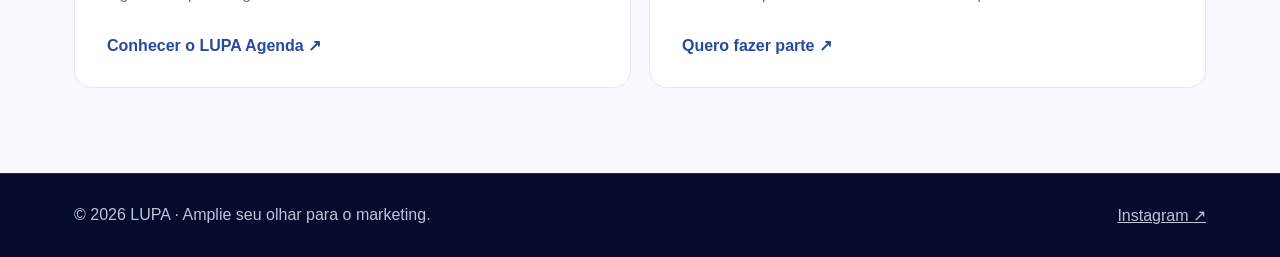
==== commit 9a7b73d3: "feat: apresentar LUPA Agenda e Rede LUPA no site" ====
--- a/index.html
+++ b/index.html
@@ -1,11 +1,11 @@
 <!doctype html>
-<html lang="pt-BR"><head><meta charset="utf-8"><meta name="viewport" content="width=device-width, initial-scale=1"><meta name="description" content="LUPA: estratégia, design e audiovisual em Limeira e região. Conheça LUPA Vision, Content e Capta."><title>LUPA — Amplie seu olhar para o marketing</title><style>
+<html lang="pt-BR"><head><meta charset="utf-8"><meta name="viewport" content="width=device-width, initial-scale=1"><meta name="description" content="LUPA Marketing em Limeira e região: identidade visual, criação de conteúdo para redes sociais, fotografia e vídeo. Conheça LUPA Vision, Content e Capta."><meta name="robots" content="index, follow, max-image-preview:large"><meta name="theme-color" content="#060b2d"><link rel="canonical" href="https://lupamarketingbr-coder.github.io/site-lupa/"><link rel="icon" type="image/svg+xml" href="assets/simbolo-lupa.svg"><meta property="og:type" content="website"><meta property="og:locale" content="pt_BR"><meta property="og:site_name" content="LUPA Marketing"><meta property="og:title" content="LUPA Marketing | Amplie seu olhar para o marketing"><meta property="og:description" content="Identidade visual, conteúdo para redes sociais e captação de foto e vídeo para marcas que querem se destacar."><meta property="og:url" content="https://lupamarketingbr-coder.github.io/site-lupa/"><meta name="twitter:card" content="summary"><meta name="twitter:title" content="LUPA Marketing | Amplie seu olhar para o marketing"><meta name="twitter:description" content="Conheça LUPA Vision, Content e Capta: identidade visual, conteúdo e audiovisual."><script type="application/ld+json">{"@context":"https://schema.org","@type":"Organization","name":"LUPA Marketing","url":"https://lupamarketingbr-coder.github.io/site-lupa/","description":"Agência criativa de identidade visual, conteúdo digital e captação de fotografia e vídeo em Limeira e região.","sameAs":["https://www.instagram.com/lupamarketing_/"],"areaServed":{"@type":"Place","name":"Limeira e região, São Paulo, Brasil"}}</script><title>LUPA Marketing em Limeira | Identidade Visual, Conteúdo e Vídeo</title><style>
 :root{--navy:#060b2d;--blue:#69b9e9;--white:#f9fbff;--muted:#b9c6da}*{box-sizing:border-box}html{scroll-behavior:smooth}body{margin:0;font-family:Inter,Arial,sans-serif;background:var(--navy);color:white}a{color:inherit;text-decoration:none}button,input,textarea,select{font:inherit}header{position:sticky;top:0;z-index:5;background:#060b2df0;backdrop-filter:blur(15px);border-bottom:1px solid #ffffff18}.nav{max-width:1180px;margin:auto;padding:18px 24px;display:flex;align-items:center;justify-content:space-between;gap:24px}.brand{display:flex;align-items:center;gap:10px;font-size:25px;font-weight:900;letter-spacing:-1px}.brand img{width:35px;height:42px;object-fit:contain}.navlinks{display:flex;gap:26px;align-items:center;font-size:14px}.navlinks a:hover{color:var(--blue)}.button{display:inline-flex;align-items:center;justify-content:center;background:linear-gradient(105deg,#895eff,#62d6e3);border:0;border-radius:9px;padding:14px 21px;font-weight:750;color:#060b2d;cursor:pointer}.button.outline{background:transparent;color:white;border:1px solid #8293b0}.wrap{max-width:1180px;margin:auto;padding:0 24px}.hero{min-height:690px;display:grid;grid-template-columns:1.15fr .85fr;gap:40px;align-items:center;padding-top:55px;padding-bottom:90px}.eyebrow{text-transform:uppercase;letter-spacing:3px;color:#9dbefa;font-size:12px;font-weight:800}.hero h1{font-size:clamp(45px,6vw,84px);line-height:1.04;letter-spacing:-.065em;margin:24px 0}.gradient{background:linear-gradient(100deg,#a18aff,#6ed5ed);-webkit-background-clip:text;background-clip:text;color:transparent}.lead{color:var(--muted);font-size:18px;line-height:1.75;max-width:570px}.actions{display:flex;gap:12px;flex-wrap:wrap;margin-top:30px}.orb{width:min(100%,410px);aspect-ratio:1;border-radius:50%;margin:auto;background:radial-gradient(circle at 50% 50%,#15235a,#080d35 65%);border:4px solid transparent;background-clip:padding-box;position:relative;display:grid;place-items:center;box-shadow:0 0 100px #6656ef2b}.orb:before{content:"";position:absolute;inset:-5px;border-radius:50%;background:linear-gradient(130deg,#8e5fff,#5ce0e1);z-index:-1}.orb img{width:53%;filter:drop-shadow(0 8px 18px #0005)}section{padding:95px 0}.light{background:#f7f9fd;color:#0a1032}.section-title{font-size:clamp(32px,4vw,55px);letter-spacing:-.045em;line-height:1.12;margin:15px 0 18px}.sub{color:#66718b;line-height:1.7;max-width:650px}.cards{display:grid;grid-template-columns:repeat(3,1fr);gap:18px;margin-top:38px}.card{background:white;border:1px solid #e5e9f1;border-radius:18px;padding:32px;min-height:260px;display:flex;flex-direction:column}.card small{font-weight:800;color:#6376a3;letter-spacing:2px}.card h3{font-size:29px;margin:18px 0 12px;letter-spacing:-1px}.card p{color:#6a748c;line-height:1.6}.card a{margin-top:auto;color:#2948a0;font-weight:750}.portfolio{border:1px solid #ffffff35;background:linear-gradient(120deg,#111a46,#0c1236);padding:44px;border-radius:20px;margin-top:30px}.portfolio p{color:var(--muted);line-height:1.7}.about{display:grid;grid-template-columns:1fr 1fr;gap:65px;align-items:center}.about p{line-height:1.8;color:#b9c6da}.about-visual{border-radius:22px;min-height:300px;background:radial-gradient(circle at 50% 50%,#1b3265,#0a1035 75%);display:grid;place-items:center}.about-visual img{height:200px}.quote{background:#f7f9fd;color:#0a1032}.formgrid{display:grid;grid-template-columns:1fr 1fr;gap:16px}.formgrid label{font-size:13px;font-weight:700;display:flex;flex-direction:column;gap:7px}.formgrid input,.formgrid select,.formgrid textarea{width:100%;border:1px solid #cdd5e2;background:white;padding:13px;border-radius:9px;color:#0a1032}.wide{grid-column:1/-1}.note{font-size:13px;color:#66718b}.formbox{max-width:850px;margin-top:35px}footer{padding:32px 24px;border-top:1px solid #ffffff20;color:#b9c6da}.foot{display:flex;justify-content:space-between;gap:20px;flex-wrap:wrap}.foot a{text-decoration:underline} @media(max-width:760px){.navlinks{gap:12px;font-size:12px}.navlinks a:nth-child(1),.navlinks a:nth-child(2){display:none}.hero{grid-template-columns:1fr;min-height:auto;padding-top:55px}.orb{max-width:270px}.cards,.about{grid-template-columns:1fr}.about{gap:30px}.formgrid{grid-template-columns:1fr}.hero h1{font-size:48px}section{padding:65px 0}.portfolio{padding:26px}} 
-.portfolio-intro{color:#b9c6da;max-width:690px;line-height:1.7}.work-grid{display:grid;grid-template-columns:repeat(2,minmax(0,1fr));gap:20px;margin-top:36px}.work-card{background:#11193e;border:1px solid #ffffff24;border-radius:20px;overflow:hidden;display:flex;flex-direction:column}.work-art{min-height:210px;display:flex;align-items:center;justify-content:center;padding:32px;position:relative;overflow:hidden}.work-art span{position:relative;z-index:1;font-size:clamp(23px,3vw,37px);font-weight:900;letter-spacing:-.055em;text-align:center;line-height:1.05}.work-art.orange{background:radial-gradient(circle at 80% 15%,#ff8a0035,transparent 55%),linear-gradient(130deg,#080808,#29201b);color:#ff781f}.work-art.green{background:radial-gradient(circle at 80% 20%,#6fcf8d35,transparent 50%),linear-gradient(120deg,#102e26,#071912);color:#e5ead4}.work-art.stage{background:radial-gradient(circle at 25% 25%,#ef4fc255,transparent 50%),radial-gradient(circle at 85% 70%,#f6b24d55,transparent 50%),#17112e;color:#fff}.work-art.blue{background:radial-gradient(circle at 70% 30%,#59d5eb40,transparent 55%),linear-gradient(120deg,#151d4c,#0a1032);color:#fff}.work-info{padding:24px;flex:1;display:flex;flex-direction:column}.work-info small{color:#9fc5fa;letter-spacing:1.5px;font-weight:800}.work-info h3{font-size:25px;margin:12px 0 7px}.work-info p{color:#b9c6da;line-height:1.6;margin:0 0 18px}.work-links{display:flex;flex-wrap:wrap;gap:14px;margin-top:auto}.work-links a{color:#9edaf9;font-weight:700;font-size:14px;text-decoration:underline;text-underline-offset:4px}.work-note{color:#a9b8d1;font-size:13px;line-height:1.6;margin-top:20px}@media(max-width:700px){.work-grid{grid-template-columns:1fr}.work-art{min-height:185px}}.work-gallery{margin-top:44px}.work-gallery h3{font-size:29px;margin-bottom:8px}.work-gallery p{color:#b9c6da;line-height:1.6}.work-gallery-grid{display:grid;grid-template-columns:repeat(4,minmax(0,1fr));gap:12px;margin-top:20px}.work-gallery-grid a{display:block;aspect-ratio:4/5;background:#141b3e;border:1px solid #ffffff22;border-radius:12px;overflow:hidden}.work-gallery-grid img{width:100%;height:100%;object-fit:cover;transition:transform .2s}.work-gallery-grid a:hover img{transform:scale(1.04)}@media(max-width:700px){.work-gallery-grid{grid-template-columns:repeat(2,minmax(0,1fr))}}.hero-cover{position:relative;min-height:calc(100svh - 80px);min-height:max(650px,calc(100svh - 80px));display:flex;flex-direction:column;justify-content:center;overflow:hidden;background:radial-gradient(ellipse at 85% 38%,#273b7850,transparent 43%),linear-gradient(145deg,#060b2d,#0b143d 70%,#0a1031)}.hero-cover:after{content:"";position:absolute;inset:0;pointer-events:none;background:linear-gradient(transparent 96%,#ffffff09 97%);background-size:100% 44px;opacity:.17}.hero-cover-inner{display:grid;grid-template-columns:1.15fr .85fr;gap:38px;align-items:center;width:100%;padding-top:85px;padding-bottom:85px}.hero-cover-copy{position:relative;z-index:1}.hero-cover-brand{font-size:clamp(70px,11vw,156px);line-height:.9;font-weight:900;letter-spacing:-.09em;margin:20px 0 34px}.hero-cover-dot{color:#77d4ec}.hero-cover h1{font-size:clamp(36px,4.5vw,68px);letter-spacing:-.055em;line-height:1.1;margin:0 0 24px}.hero-cover-copy>p{color:#bdcbe1;font-size:18px;line-height:1.7;max-width:510px}.hero-cover-symbol{display:grid;place-items:center}.hero-cover-halo{width:min(100%,410px);aspect-ratio:1;border-radius:50%;display:grid;place-items:center;border:2px solid #8b7aff8c;background:radial-gradient(circle,#263d77 0%,#101a48 50%,#0a1135 73%);box-shadow:0 0 100px #8067ff38, inset 0 0 65px #5cc9eb14}.hero-cover-halo img{width:58%;height:58%;object-fit:contain;filter:drop-shadow(0 14px 20px #0007)}.hero-cover-scroll{position:relative;z-index:1;align-self:center;font-size:12px;letter-spacing:2px;text-transform:uppercase;color:#a8bbdb;padding:0 16px 27px}.hero-cover-scroll:hover{color:#fff}@media(max-width:780px){.hero-cover{min-height:calc(100svh - 72px)}.hero-cover-inner{grid-template-columns:1fr;padding-top:65px;padding-bottom:30px;gap:22px}.hero-cover-brand{font-size:clamp(78px,19vw,130px);margin:15px 0 25px}.hero-cover h1{font-size:clamp(38px,8vw,58px)}.hero-cover-symbol{grid-row:1}.hero-cover-halo{width:104px;box-shadow:0 0 35px #8067ff25}.hero-cover-halo img{width:49%;height:49%}.hero-cover-copy>p{font-size:16px}.hero-cover-scroll{padding-bottom:22px}}.work-gallery-grid .portfolio-profile-crop{display:block;position:relative;aspect-ratio:4/5;background:#141b3e;border:1px solid #ffffff22;border-radius:12px;overflow:hidden}.work-gallery-grid .portfolio-profile-crop img{position:absolute;top:0;left:0;width:100%;height:145%;object-fit:cover;object-position:top;transition:none}.work-gallery-grid .portfolio-profile-crop:hover img{transform:none}/* Refinamento mobile e galeria: priorizar as artes, sem molduras de captura */.work-gallery-grid a img{object-fit:cover;object-position:center;transform:scale(1.16)}.work-gallery-grid a:hover img{transform:scale(1.2)}@media(max-width:780px){.hero-cover-symbol{display:none!important}.hero-cover-inner{display:block;padding-top:72px;padding-bottom:72px}.hero-cover-brand{font-size:clamp(68px,17vw,104px);margin:18px 0 28px}.hero-cover{min-height:calc(100svh - 72px)}.hero-cover-copy{max-width:100%}}.services-premium{background:#f5f7fc}.services-premium .section-title{max-width:850px}.services-accent{background:linear-gradient(110deg,#7753d8,#2589b6);-webkit-background-clip:text;background-clip:text;color:transparent}.services-premium-grid{display:grid;grid-template-columns:repeat(3,minmax(0,1fr));gap:18px;margin-top:42px}.service-premium-card{display:flex;flex-direction:column;min-width:0;overflow:hidden;border:1px solid #dce3f0;border-radius:19px;background:#fff;box-shadow:0 14px 38px #1c2b5910;transition:transform .2s,box-shadow .2s}.service-premium-card:hover{transform:translateY(-4px);box-shadow:0 20px 42px #1c2b5920}.service-premium-top{min-height:108px;display:flex;align-items:flex-start;justify-content:space-between;gap:12px;padding:22px 24px;background:radial-gradient(circle at 88% 8%,#6755c957,transparent 60%),linear-gradient(125deg,#080e30,#182451);color:#bcd1ff}.service-premium-top>span:first-child{font-size:11px;letter-spacing:2px;font-weight:800}.service-premium-mark{font-size:66px;font-weight:900;line-height:.8;color:#ffffff24;letter-spacing:-5px}.service-premium-body{padding:27px 25px 25px;display:flex;flex-direction:column;flex:1}.service-premium-name{font-size:12px;font-weight:700;letter-spacing:2px;color:#667391}.service-premium-name strong{color:#4f48ac}.service-premium-body h3{font-size:clamp(24px,2.4vw,31px);line-height:1.14;letter-spacing:-.045em;margin:15px 0}.service-premium-body p{color:#64718a;line-height:1.7;font-size:14px;margin:0}.service-premium-divider{height:1px;background:#e5eaf3;margin:24px 0 20px}.service-premium-body h4{font-size:12px;letter-spacing:1.5px;text-transform:uppercase;margin:0 0 12px;color:#283960}.service-premium-body ul{padding-left:18px;margin:0 0 24px;color:#485772;font-size:14px;line-height:1.9}.service-premium-body li::marker{color:#775bd8}.service-premium-fit{color:#67738c;background:#f4f6fc;border-radius:9px;padding:14px;font-size:13px;line-height:1.55;margin-top:auto}.service-premium-body>a{display:flex;align-items:center;justify-content:space-between;gap:10px;background:#101a47;color:#fff;border-radius:9px;margin-top:19px;padding:15px;font-size:13px;font-weight:800;transition:background .2s}.service-premium-body>a:hover{background:#443c9c}.services-premium-footer{display:flex;align-items:center;justify-content:space-between;gap:22px;border-top:1px solid #dce3f0;margin-top:40px;padding-top:26px}.services-premium-footer p{margin:0;color:#64718a;line-height:1.6}.services-premium-footer a{font-weight:800;color:#443c9c;white-space:nowrap}@media(max-width:950px){.services-premium-grid{grid-template-columns:1fr;max-width:630px;margin-left:auto;margin-right:auto}.service-premium-top{min-height:82px}.service-premium-body h3{font-size:29px}.services-premium-footer{flex-direction:column;align-items:flex-start}.services-premium-footer a{white-space:normal}}@media(max-width:480px){.service-premium-body{padding:23px 20px}.service-premium-top{padding:20px}.service-premium-body h3{font-size:27px}.services-premium-grid{margin-top:28px}}.contact-steps{display:grid;grid-template-columns:repeat(3,minmax(0,1fr));gap:15px;margin-top:30px}.contact-steps>div{background:#fff;border:1px solid #e1e6f1;border-radius:14px;padding:22px}.contact-steps span{font-size:12px;font-weight:900;letter-spacing:2px;color:#6d5dd6}.contact-steps strong{display:block;font-size:16px;margin-top:12px;color:#111a42}.contact-steps p{font-size:13px;line-height:1.6;color:#69768c;margin:8px 0 0}.contact-alternative{display:flex;align-items:center;justify-content:space-between;gap:15px;margin:22px 0 0;padding:18px 21px;border-radius:12px;background:#e9edf8;color:#3e4a69;font-size:14px}.contact-alternative a{font-weight:800;color:#37339b;text-decoration:underline;text-underline-offset:3px}@media(max-width:700px){.contact-steps{grid-template-columns:1fr}.contact-steps>div{padding:17px}.contact-alternative{align-items:flex-start;flex-direction:column}}</style></head><body>
-<header><nav class="nav"><a href="#inicio" class="brand"><img src="assets/simbolo-lupa.svg" alt="Símbolo LUPA">LUPA</a><div class="navlinks"><a href="#servicos">Serviços</a><a href="#portfolio">Portfólio</a><a href="#sobre">Sobre</a><a class="button" href="#orcamento">Solicitar orçamento</a></div></nav></header><main><section id="inicio" class="hero-cover"><div class="wrap hero-cover-inner"><div class="hero-cover-copy"><div class="eyebrow">LUPA · VISION / CONTENT / CAPTA</div><div class="hero-cover-brand">LUPA<span class="hero-cover-dot">.</span></div><h1>Amplie seu olhar<br><span class="gradient">para o marketing.</span></h1><p>Estratégia, identidade e conteúdo para marcas que querem ser vistas de outra forma.</p><div class="actions"><a class="button" href="#servicos">Conheça a LUPA ↗</a><a class="button outline" href="#orcamento">Solicite um orçamento</a></div></div><div class="hero-cover-symbol" aria-hidden="true"><div class="hero-cover-halo"><img src="assets/simbolo-lupa.svg" alt=""></div></div></div><a class="hero-cover-scroll" href="#servicos">Explore nosso trabalho ↓</a></section>
+.portfolio-intro{color:#b9c6da;max-width:690px;line-height:1.7}.work-grid{display:grid;grid-template-columns:repeat(2,minmax(0,1fr));gap:20px;margin-top:36px}.work-card{background:#11193e;border:1px solid #ffffff24;border-radius:20px;overflow:hidden;display:flex;flex-direction:column}.work-art{min-height:210px;display:flex;align-items:center;justify-content:center;padding:32px;position:relative;overflow:hidden}.work-art span{position:relative;z-index:1;font-size:clamp(23px,3vw,37px);font-weight:900;letter-spacing:-.055em;text-align:center;line-height:1.05}.work-art.orange{background:radial-gradient(circle at 80% 15%,#ff8a0035,transparent 55%),linear-gradient(130deg,#080808,#29201b);color:#ff781f}.work-art.green{background:radial-gradient(circle at 80% 20%,#6fcf8d35,transparent 50%),linear-gradient(120deg,#102e26,#071912);color:#e5ead4}.work-art.stage{background:radial-gradient(circle at 25% 25%,#ef4fc255,transparent 50%),radial-gradient(circle at 85% 70%,#f6b24d55,transparent 50%),#17112e;color:#fff}.work-art.blue{background:radial-gradient(circle at 70% 30%,#59d5eb40,transparent 55%),linear-gradient(120deg,#151d4c,#0a1032);color:#fff}.work-info{padding:24px;flex:1;display:flex;flex-direction:column}.work-info small{color:#9fc5fa;letter-spacing:1.5px;font-weight:800}.work-info h3{font-size:25px;margin:12px 0 7px}.work-info p{color:#b9c6da;line-height:1.6;margin:0 0 18px}.work-links{display:flex;flex-wrap:wrap;gap:14px;margin-top:auto}.work-links a{color:#9edaf9;font-weight:700;font-size:14px;text-decoration:underline;text-underline-offset:4px}.work-note{color:#a9b8d1;font-size:13px;line-height:1.6;margin-top:20px}@media(max-width:700px){.work-grid{grid-template-columns:1fr}.work-art{min-height:185px}}.work-gallery{margin-top:44px}.work-gallery h3{font-size:29px;margin-bottom:8px}.work-gallery p{color:#b9c6da;line-height:1.6}.work-gallery-grid{display:grid;grid-template-columns:repeat(4,minmax(0,1fr));gap:12px;margin-top:20px}.work-gallery-grid a{display:block;aspect-ratio:4/5;background:#141b3e;border:1px solid #ffffff22;border-radius:12px;overflow:hidden}.work-gallery-grid img{width:100%;height:100%;object-fit:cover;transition:transform .2s}.work-gallery-grid a:hover img{transform:scale(1.04)}@media(max-width:700px){.work-gallery-grid{grid-template-columns:repeat(2,minmax(0,1fr))}}.hero-cover{position:relative;min-height:calc(100svh - 80px);min-height:max(650px,calc(100svh - 80px));display:flex;flex-direction:column;justify-content:center;overflow:hidden;background:radial-gradient(ellipse at 85% 38%,#273b7850,transparent 43%),linear-gradient(145deg,#060b2d,#0b143d 70%,#0a1031)}.hero-cover:after{content:"";position:absolute;inset:0;pointer-events:none;background:linear-gradient(transparent 96%,#ffffff09 97%);background-size:100% 44px;opacity:.17}.hero-cover-inner{display:grid;grid-template-columns:1.15fr .85fr;gap:38px;align-items:center;width:100%;padding-top:85px;padding-bottom:85px}.hero-cover-copy{position:relative;z-index:1}.hero-cover-brand{font-size:clamp(70px,11vw,156px);line-height:.9;font-weight:900;letter-spacing:-.09em;margin:20px 0 34px}.hero-cover-dot{color:#77d4ec}.hero-cover h1{font-size:clamp(36px,4.5vw,68px);letter-spacing:-.055em;line-height:1.1;margin:0 0 24px}.hero-cover-copy>p{color:#bdcbe1;font-size:18px;line-height:1.7;max-width:510px}.hero-cover-symbol{display:grid;place-items:center}.hero-cover-halo{width:min(100%,410px);aspect-ratio:1;border-radius:50%;display:grid;place-items:center;border:2px solid #8b7aff8c;background:radial-gradient(circle,#263d77 0%,#101a48 50%,#0a1135 73%);box-shadow:0 0 100px #8067ff38, inset 0 0 65px #5cc9eb14}.hero-cover-halo img{width:58%;height:58%;object-fit:contain;filter:drop-shadow(0 14px 20px #0007)}.hero-cover-scroll{position:relative;z-index:1;align-self:center;font-size:12px;letter-spacing:2px;text-transform:uppercase;color:#a8bbdb;padding:0 16px 27px}.hero-cover-scroll:hover{color:#fff}@media(max-width:780px){.hero-cover{min-height:calc(100svh - 72px)}.hero-cover-inner{grid-template-columns:1fr;padding-top:65px;padding-bottom:30px;gap:22px}.hero-cover-brand{font-size:clamp(78px,19vw,130px);margin:15px 0 25px}.hero-cover h1{font-size:clamp(38px,8vw,58px)}.hero-cover-symbol{grid-row:1}.hero-cover-halo{width:104px;box-shadow:0 0 35px #8067ff25}.hero-cover-halo img{width:49%;height:49%}.hero-cover-copy>p{font-size:16px}.hero-cover-scroll{padding-bottom:22px}}.work-gallery-grid .portfolio-profile-crop{display:block;position:relative;aspect-ratio:4/5;background:#141b3e;border:1px solid #ffffff22;border-radius:12px;overflow:hidden}.work-gallery-grid .portfolio-profile-crop img{position:absolute;top:0;left:0;width:100%;height:145%;object-fit:cover;object-position:top;transition:none}.work-gallery-grid .portfolio-profile-crop:hover img{transform:none}/* Refinamento mobile e galeria: priorizar as artes, sem molduras de captura */.work-gallery-grid a img{object-fit:cover;object-position:center;transform:scale(1.16)}.work-gallery-grid a:hover img{transform:scale(1.2)}@media(max-width:780px){.hero-cover-symbol{display:none!important}.hero-cover-inner{display:block;padding-top:72px;padding-bottom:72px}.hero-cover-brand{font-size:clamp(68px,17vw,104px);margin:18px 0 28px}.hero-cover{min-height:calc(100svh - 72px)}.hero-cover-copy{max-width:100%}}.services-premium{background:#f5f7fc}.services-premium .section-title{max-width:850px}.services-accent{background:linear-gradient(110deg,#7753d8,#2589b6);-webkit-background-clip:text;background-clip:text;color:transparent}.services-premium-grid{display:grid;grid-template-columns:repeat(3,minmax(0,1fr));gap:18px;margin-top:42px}.service-premium-card{display:flex;flex-direction:column;min-width:0;overflow:hidden;border:1px solid #dce3f0;border-radius:19px;background:#fff;box-shadow:0 14px 38px #1c2b5910;transition:transform .2s,box-shadow .2s}.service-premium-card:hover{transform:translateY(-4px);box-shadow:0 20px 42px #1c2b5920}.service-premium-top{min-height:108px;display:flex;align-items:flex-start;justify-content:space-between;gap:12px;padding:22px 24px;background:radial-gradient(circle at 88% 8%,#6755c957,transparent 60%),linear-gradient(125deg,#080e30,#182451);color:#bcd1ff}.service-premium-top>span:first-child{font-size:11px;letter-spacing:2px;font-weight:800}.service-premium-mark{font-size:66px;font-weight:900;line-height:.8;color:#ffffff24;letter-spacing:-5px}.service-premium-body{padding:27px 25px 25px;display:flex;flex-direction:column;flex:1}.service-premium-name{font-size:12px;font-weight:700;letter-spacing:2px;color:#667391}.service-premium-name strong{color:#4f48ac}.service-premium-body h3{font-size:clamp(24px,2.4vw,31px);line-height:1.14;letter-spacing:-.045em;margin:15px 0}.service-premium-body p{color:#64718a;line-height:1.7;font-size:14px;margin:0}.service-premium-divider{height:1px;background:#e5eaf3;margin:24px 0 20px}.service-premium-body h4{font-size:12px;letter-spacing:1.5px;text-transform:uppercase;margin:0 0 12px;color:#283960}.service-premium-body ul{padding-left:18px;margin:0 0 24px;color:#485772;font-size:14px;line-height:1.9}.service-premium-body li::marker{color:#775bd8}.service-premium-fit{color:#67738c;background:#f4f6fc;border-radius:9px;padding:14px;font-size:13px;line-height:1.55;margin-top:auto}.service-premium-body>a{display:flex;align-items:center;justify-content:space-between;gap:10px;background:#101a47;color:#fff;border-radius:9px;margin-top:19px;padding:15px;font-size:13px;font-weight:800;transition:background .2s}.service-premium-body>a:hover{background:#443c9c}.services-premium-footer{display:flex;align-items:center;justify-content:space-between;gap:22px;border-top:1px solid #dce3f0;margin-top:40px;padding-top:26px}.services-premium-footer p{margin:0;color:#64718a;line-height:1.6}.services-premium-footer a{font-weight:800;color:#443c9c;white-space:nowrap}@media(max-width:950px){.services-premium-grid{grid-template-columns:1fr;max-width:630px;margin-left:auto;margin-right:auto}.service-premium-top{min-height:82px}.service-premium-body h3{font-size:29px}.services-premium-footer{flex-direction:column;align-items:flex-start}.services-premium-footer a{white-space:normal}}@media(max-width:480px){.service-premium-body{padding:23px 20px}.service-premium-top{padding:20px}.service-premium-body h3{font-size:27px}.services-premium-grid{margin-top:28px}}.contact-steps{display:grid;grid-template-columns:repeat(3,minmax(0,1fr));gap:15px;margin-top:30px}.contact-steps>div{background:#fff;border:1px solid #e1e6f1;border-radius:14px;padding:22px}.contact-steps span{font-size:12px;font-weight:900;letter-spacing:2px;color:#6d5dd6}.contact-steps strong{display:block;font-size:16px;margin-top:12px;color:#111a42}.contact-steps p{font-size:13px;line-height:1.6;color:#69768c;margin:8px 0 0}.contact-alternative{display:flex;align-items:center;justify-content:space-between;gap:15px;margin:22px 0 0;padding:18px 21px;border-radius:12px;background:#e9edf8;color:#3e4a69;font-size:14px}.contact-alternative a{font-weight:800;color:#37339b;text-decoration:underline;text-underline-offset:3px}@media(max-width:700px){.contact-steps{grid-template-columns:1fr}.contact-steps>div{padding:17px}.contact-alternative{align-items:flex-start;flex-direction:column}}.mobile-menu{display:none}section[id]{scroll-margin-top:78px}@media(max-width:760px){.nav{padding:12px 18px;min-height:65px}.brand{font-size:23px}.brand img{width:29px;height:36px}.navlinks{display:none}.mobile-menu{display:block;position:relative}.mobile-menu summary{list-style:none;display:flex;align-items:center;gap:9px;cursor:pointer;color:#fff;font-size:13px;font-weight:800;border:1px solid #ffffff35;border-radius:9px;padding:10px 12px;min-height:44px}.mobile-menu summary::-webkit-details-marker{display:none}.mobile-menu summary span{font-size:17px}.mobile-menu-links{position:absolute;right:0;top:calc(100% + 12px);width:min(275px,calc(100vw - 36px));background:#111a43;border:1px solid #ffffff30;border-radius:14px;padding:9px;box-shadow:0 15px 35px #0006;display:flex;flex-direction:column;z-index:15}.mobile-menu-links a{display:block;padding:13px 12px;font-size:14px;border-radius:8px;color:#f4f6ff}.mobile-menu-links a:hover{background:#ffffff14}section[id]{scroll-margin-top:66px}.hero-cover{min-height:calc(100svh - 65px)}.hero-cover-inner{padding-top:56px;padding-bottom:44px}.hero-cover-brand{font-size:clamp(66px,17vw,100px);margin:16px 0 24px}.hero-cover h1{font-size:clamp(35px,8.5vw,51px);overflow-wrap:normal}.hero-cover .actions{gap:11px}.hero-cover .actions .button{min-height:48px;text-align:center}.hero-cover-scroll{padding-bottom:17px}.work-gallery-grid{gap:10px}.work-gallery-grid a{border-radius:9px}.formgrid input,.formgrid select,.formgrid textarea{font-size:16px;min-height:48px}.formgrid textarea{min-height:120px}.formgrid button[type=submit]{width:100%;min-height:50px}.section-title{overflow-wrap:break-word}}@media(max-width:390px){.hero-cover .actions{flex-direction:column;align-items:stretch}.hero-cover .actions .button{width:100%}.hero-cover-brand{font-size:clamp(60px,16vw,72px)}.work-info{padding:20px}.work-gallery-grid{gap:8px}}</style></head><body>
+<header><nav class="nav"><a href="#inicio" class="brand"><img src="assets/simbolo-lupa.svg" alt="Símbolo LUPA">LUPA</a><div class="navlinks"><a href="#servicos">Serviços</a><a href="lupa-agenda.html">LUPA Agenda</a><a href="rede-lupa.html">Rede LUPA</a><a href="#portfolio">Portfólio</a><a href="#sobre">Sobre</a><a class="button" href="#orcamento">Solicitar orçamento</a></div><details class="mobile-menu"><summary aria-label="Abrir menu de navegação">Menu <span aria-hidden="true">☰</span></summary><div class="mobile-menu-links"><a href="#inicio">Início</a><a href="#servicos">Serviços</a><a href="lupa-agenda.html">LUPA Agenda</a><a href="rede-lupa.html">Rede LUPA</a><a href="#portfolio">Portfólio</a><a href="#sobre">Sobre a LUPA</a><a href="#orcamento">Solicitar orçamento</a></div></details></nav></header><main><section id="inicio" class="hero-cover"><div class="wrap hero-cover-inner"><div class="hero-cover-copy"><div class="eyebrow">LUPA · VISION / CONTENT / CAPTA</div><div class="hero-cover-brand">LUPA<span class="hero-cover-dot">.</span></div><h1>Amplie seu olhar<br><span class="gradient">para o marketing.</span></h1><p>Estratégia, identidade e conteúdo para marcas que querem ser vistas de outra forma.</p><div class="actions"><a class="button" href="#servicos">Conheça a LUPA ↗</a><a class="button outline" href="#orcamento">Solicite um orçamento</a></div></div><div class="hero-cover-symbol" aria-hidden="true"><div class="hero-cover-halo"><img src="assets/simbolo-lupa.svg" alt=""></div></div></div><a class="hero-cover-scroll" href="#servicos">Explore nosso trabalho ↓</a></section>
 <section id="servicos" class="light services-premium"><div class="wrap"><div class="eyebrow">O que a LUPA faz</div><h2 class="section-title">Uma marca forte é vista.<br><span class="services-accent">E lembrada.</span></h2><p class="sub">Da identidade visual ao conteúdo e à captação, conectamos criatividade e propósito para apresentar o melhor do seu negócio.</p><div class="services-premium-grid"><article class="service-premium-card"><div class="service-premium-top"><span>01 / IDENTIDADE VISUAL</span><span class="service-premium-mark">V</span></div><div class="service-premium-body"><div class="service-premium-name">LUPA <strong>VISION</strong></div><h3>Sua marca merece ser reconhecida.</h3><p>Uma identidade visual pensada para traduzir a essência do seu negócio e transmitir profissionalismo em cada ponto de contato.</p><div class="service-premium-divider"></div><h4>O que podemos criar</h4><ul><li>Criação ou renovação de identidade visual</li><li>Logotipo, cores e tipografia</li><li>Aplicações e materiais de marca</li></ul><div class="service-premium-fit">Ideal para quem está começando ou quer reposicionar sua imagem.</div><a href="#orcamento" data-service="Vision">Quero fortalecer minha marca <span aria-hidden="true">↗</span></a></div></article><article class="service-premium-card"><div class="service-premium-top"><span>02 / CONTEÚDO DIGITAL</span><span class="service-premium-mark">C</span></div><div class="service-premium-body"><div class="service-premium-name">LUPA <strong>CONTENT</strong></div><h3>Conteúdo com intenção, não só presença.</h3><p>Peças criativas e comunicação visual consistente para sua marca se apresentar melhor nas redes sociais.</p><div class="service-premium-divider"></div><h4>O que podemos criar</h4><ul><li>Artes e carrosséis para redes sociais</li><li>Reels e conteúdos em vídeo</li><li>Peças para campanhas e datas especiais</li></ul><div class="service-premium-fit">Ideal para negócios que querem comunicar com mais clareza e personalidade.</div><a href="#orcamento" data-service="Content">Quero melhorar meu conteúdo <span aria-hidden="true">↗</span></a></div></article><article class="service-premium-card"><div class="service-premium-top"><span>03 / FOTO &amp; VÍDEO</span><span class="service-premium-mark">C</span></div><div class="service-premium-body"><div class="service-premium-name">LUPA <strong>CAPTA</strong></div><h3>O que acontece merece ser visto.</h3><p>Captação presencial de imagens que valorizam produtos, experiências e os bastidores que tornam seu negócio único.</p><div class="service-premium-divider"></div><h4>O que podemos produzir</h4><ul><li>Fotografias de produtos e ambientes</li><li>Vídeos curtos e Reels</li><li>Registros de eventos e bastidores</li></ul><div class="service-premium-fit">Ideal para quem precisa de imagens próprias e conteúdo mais autêntico.</div><a href="#orcamento" data-service="Capta">Quero registrar meu negócio <span aria-hidden="true">↗</span></a></div></article></div><div class="services-premium-footer"><p>Não sabe qual serviço combina com o seu momento? Conte sua ideia para a LUPA.</p><a href="#orcamento">Vamos conversar sobre seu projeto ↗</a></div></div></section>
 <section id="portfolio"><div class="wrap"><div class="eyebrow">Projetos selecionados</div><h2 class="section-title">Nosso trabalho, na prática.</h2><p class="portfolio-intro">Identidade visual, conteúdo e registros audiovisuais criados para negócios e eventos reais. Conheça diferentes formas de ampliar a presença de uma marca.</p><div class="work-grid"><article class="work-card"><div class="work-art orange"><span>IDENTIDADES<br>QUE MARCAM</span></div><div class="work-info"><small>LUPA VISION · LUPA CONTENT</small><h3>Identidade e presença de marca</h3><p>Criação de identidade visual e desdobramentos digitais, com paleta, variações de marca, peças promocionais e aplicações digitais e peças promocionais. Um exemplo é o projeto desenvolvido para Braga Truck.</p></div></article><article class="work-card"><div class="work-art green"><span>CONTEÚDO<br>QUE CONECTA</span></div><div class="work-info"><small>LUPA CONTENT</small><h3>Conteúdo com identidade</h3><p>Criação de destaques personalizados e ícones para Instagram, respeitando a linguagem visual de cada projeto. Entre os exemplos estão os destaques desenvolvidos para ABA Acampamento.</p></div></article><article class="work-card"><div class="work-art stage"><span>MOMENTOS<br>EM FOCO</span></div><div class="work-info"><small>LUPA CAPTA</small><h3>Captação de eventos</h3><p>Fotografia e produção audiovisual para registrar a energia de shows e experiências ao vivo. Confira registros na galeria abaixo.</p></div></article><article class="work-card"><div class="work-art blue"><span>DESIGN<br>EM DETALHES</span></div><div class="work-info"><small>LUPA CONTENT</small><h3>Peças que comunicam</h3><p>Criação de cardápios, posts comemorativos e peças digitais que organizam informações e valorizam produtos.</p></div></article></div><div class="work-gallery"><h3>Galeria de projetos reais</h3><p>Confira uma seleção de imagens e peças enviadas pela equipe LUPA. Clique para ampliar.</p><div class="work-gallery-grid"><a href="20261107_000827000_iOS.png" target="_blank" rel="noopener noreferrer" aria-label="Ampliar imagem 3 do portfólio"><img src="20261107_000827000_iOS.png" alt="Imagem 3 do portfólio da LUPA" loading="lazy"></a><a href="20261107_001152000_iOS.png" target="_blank" rel="noopener noreferrer" aria-label="Ampliar imagem 4 do portfólio"><img src="20261107_001152000_iOS.png" alt="Imagem 4 do portfólio da LUPA" loading="lazy"></a><a href="20261107_001213000_iOS.png" target="_blank" rel="noopener noreferrer" aria-label="Ampliar imagem 5 do portfólio"><img src="20261107_001213000_iOS.png" alt="Imagem 5 do portfólio da LUPA" loading="lazy"></a><a href="20261107_001548000_iOS.jpg" target="_blank" rel="noopener noreferrer" aria-label="Ampliar imagem 6 do portfólio"><img src="20261107_001548000_iOS.jpg" alt="Imagem 6 do portfólio da LUPA" loading="lazy"></a><a href="20261107_001919000_iOS.png" target="_blank" rel="noopener noreferrer" aria-label="Ampliar imagem 7 do portfólio"><img src="20261107_001919000_iOS.png" alt="Imagem 7 do portfólio da LUPA" loading="lazy"></a><a href="20261107_001929000_iOS.png" target="_blank" rel="noopener noreferrer" aria-label="Ampliar imagem 8 do portfólio"><img src="20261107_001929000_iOS.png" alt="Imagem 8 do portfólio da LUPA" loading="lazy"></a></div></div><p class="work-note">Seleção inicial de projetos. As imagens de capa são composições tipográficas de apresentação; a galeria abaixo reúne arquivos originais enviados pela equipe.</p></div></section>
 <section id="sobre"><div class="wrap about"><div><div class="eyebrow">Quem está por trás</div><h2 class="section-title">Uma nova perspectiva para a sua comunicação.</h2><p>A LUPA combina direção visual, criação de conteúdo e produção audiovisual para transformar ideias em comunicação com identidade. Atuamos com atenção ao que cada marca realmente precisa, da primeira conversa à entrega.</p></div><div class="about-visual"><img src="assets/simbolo-lupa.svg" alt="Símbolo da LUPA"></div></div></section>
-<section id="orcamento" class="quote"><div class="wrap"><div class="eyebrow">Vamos conversar</div><h2 class="section-title">Seu próximo projeto começa aqui.</h2><p class="sub">Conte sua ideia, mesmo que ainda não saiba exatamente qual serviço precisa. A LUPA vai conhecer seu projeto e conversar sobre as possibilidades.</p><div class="contact-steps" aria-label="Como funciona o primeiro contato"><div><span>01</span><strong>Conte sua ideia</strong><p>Preencha o formulário com o que você tem em mente.</p></div><div><span>02</span><strong>A LUPA recebe seu pedido</strong><p>As informações chegam à nossa equipe para análise.</p></div><div><span>03</span><strong>Conversamos sobre o projeto</strong><p>Entramos em contato para entender os detalhes e próximos passos.</p></div></div><div class="contact-alternative"><span>Prefere começar por uma conversa?</span><a href="https://www.instagram.com/lupamarketing_/" target="_blank" rel="noopener noreferrer">Fale com a LUPA pelo Instagram ↗</a></div><div class="formbox"><div id="form-success" role="status" aria-live="polite" hidden style="background:#e9fff4;color:#0a4c37;border-radius:12px;padding:22px;margin:20px 0"><strong>Solicitação enviada com sucesso!</strong><p>Obrigado por entrar em contato com a LUPA. Recebemos seu pedido de orçamento e nossa equipe entrará em contato pelo e-mail ou WhatsApp informado.</p></div><div id="form-error" role="alert" hidden style="background:#fff0f0;color:#8c2222;border-radius:12px;padding:18px;margin:20px 0">Não foi possível confirmar o envio. Tente novamente em instantes.</div><form id="form" class="formgrid" action="https://api.web3forms.com/submit" method="POST"><input type="hidden" name="access_key" value="be40f302-0a38-4d81-be1d-0a4ae62095be"><input type="hidden" name="subject" value="Novo pedido de orçamento — Site LUPA"><input type="hidden" name="from_name" value="Site LUPA"><input type="checkbox" name="botcheck" style="display:none" tabindex="-1" autocomplete="off"><label>Qual serviço você procura?<select id="servico" name="Serviço" required><option value="">Selecione</option><option>Vision</option><option>Content</option><option>Capta</option><option>Não tenho certeza</option></select></label><label>Nome completo<input id="nome" name="Nome" required autocomplete="name"></label><label>Nome da empresa<input id="empresa" name="Empresa" placeholder="Opcional"></label><label>E-mail<input id="email" name="email" type="email" required autocomplete="email"></label><label>WhatsApp<input id="telefone" name="WhatsApp" type="tel" required placeholder="(19) 99999-9999"></label><label>Prazo desejado<input id="prazo" name="Prazo" placeholder="Ex.: próximo mês"></label><label class="wide">Fale sobre o projeto<textarea id="descricao" name="Descrição do projeto" rows="5" required placeholder="O que você precisa? Qual seu objetivo?"></textarea></label><div class="wide"><button class="button" type="submit">Enviar solicitação de orçamento ↗</button><p class="note">Ao enviar, os dados serão encaminhados à LUPA pelo Web3Forms. Não envie dados sensíveis.</p></div></form></div></div></section></main>
+<section id="orcamento" class="quote"><div class="wrap"><div class="eyebrow">Vamos conversar</div><h2 class="section-title">Seu próximo projeto começa aqui.</h2><p class="sub">Conte sua ideia, mesmo que ainda não saiba exatamente qual serviço precisa. A LUPA vai conhecer seu projeto e conversar sobre as possibilidades.</p><div class="contact-steps" aria-label="Como funciona o primeiro contato"><div><span>01</span><strong>Conte sua ideia</strong><p>Preencha o formulário com o que você tem em mente.</p></div><div><span>02</span><strong>A LUPA recebe seu pedido</strong><p>As informações chegam à nossa equipe para análise.</p></div><div><span>03</span><strong>Conversamos sobre o projeto</strong><p>Entramos em contato para entender os detalhes e próximos passos.</p></div></div><div class="contact-alternative"><span>Prefere começar por uma conversa?</span><a href="https://www.instagram.com/lupamarketing_/" target="_blank" rel="noopener noreferrer">Fale com a LUPA pelo Instagram ↗</a></div><div class="formbox"><div id="form-success" role="status" aria-live="polite" hidden style="background:#e9fff4;color:#0a4c37;border-radius:12px;padding:22px;margin:20px 0"><strong>Solicitação enviada com sucesso!</strong><p>Obrigado por entrar em contato com a LUPA. Recebemos seu pedido de orçamento e nossa equipe entrará em contato pelo e-mail ou WhatsApp informado.</p></div><div id="form-error" role="alert" hidden style="background:#fff0f0;color:#8c2222;border-radius:12px;padding:18px;margin:20px 0">Não foi possível confirmar o envio. Tente novamente em instantes.</div><form id="form" class="formgrid" action="https://api.web3forms.com/submit" method="POST"><input type="hidden" name="access_key" value="be40f302-0a38-4d81-be1d-0a4ae62095be"><input type="hidden" name="subject" value="Novo pedido de orçamento — Site LUPA"><input type="hidden" name="from_name" value="Site LUPA"><input type="checkbox" name="botcheck" style="display:none" tabindex="-1" autocomplete="off"><label>Qual serviço você procura?<select id="servico" name="Serviço" required><option value="">Selecione</option><option>Vision</option><option>Content</option><option>Capta</option><option>Não tenho certeza</option></select></label><label>Nome completo<input id="nome" name="Nome" required autocomplete="name"></label><label>Nome da empresa<input id="empresa" name="Empresa" placeholder="Opcional"></label><label>E-mail<input id="email" name="email" type="email" required autocomplete="email"></label><label>WhatsApp<input id="telefone" name="WhatsApp" type="tel" required placeholder="(19) 99999-9999"></label><label>Prazo desejado<input id="prazo" name="Prazo" placeholder="Ex.: próximo mês"></label><label class="wide">Fale sobre o projeto<textarea id="descricao" name="Descrição do projeto" rows="5" required placeholder="O que você precisa? Qual seu objetivo?"></textarea></label><div class="wide"><button class="button" type="submit">Enviar solicitação de orçamento ↗</button><p class="note">Ao enviar, os dados serão encaminhados à LUPA pelo Web3Forms. Não envie dados sensíveis.</p></div></form></div></div></section><section id="solucoes-lupa" class="light" style="padding:85px 0"><div class="wrap"><div class="eyebrow">SOLUÇÕES E OPORTUNIDADES</div><h2 class="section-title">Mais que marketing. <span class="services-accent">Novas formas de crescer.</span></h2><p class="sub">Tecnologia para organizar seu negócio e uma rede para transformar boas conexões em oportunidades.</p><div class="cards" style="grid-template-columns:repeat(auto-fit,minmax(260px,1fr))"><article class="card"><small>LUPA SISTEMAS</small><h3>LUPA Agenda</h3><p>Organize horários, serviços, clientes e profissionais em uma agenda digital feita para negócios de beleza.</p><a href="lupa-agenda.html">Conhecer o LUPA Agenda ↗</a></article><article class="card"><small>REDE LUPA</small><h3>Quer ter uma renda extra?</h3><p>Indique empresas que precisam de soluções digitais e receba comissões pelas vendas concluídas. Indique. Conecte. Ganhe.</p><a href="rede-lupa.html">Quero fazer parte ↗</a></article></div></div></section></main>
 <footer><div class="wrap foot"><span>© <span id="ano"></span> LUPA · Amplie seu olhar para o marketing.</span><a href="https://www.instagram.com/lupamarketing_/" target="_blank" rel="noopener noreferrer">Instagram ↗</a></div></footer>
 <script>document.getElementById('ano').textContent=new Date().getFullYear();document.querySelectorAll('[data-service]').forEach(a=>a.addEventListener('click',()=>document.getElementById('servico').value=a.dataset.service));document.getElementById('form').addEventListener('submit',async function(e){e.preventDefault();const form=this;const button=form.querySelector('button[type="submit"]');const success=document.getElementById('form-success');const error=document.getElementById('form-error');success.hidden=true;error.hidden=true;button.disabled=true;button.textContent='Enviando...';try{const response=await fetch(form.action,{method:'POST',body:new FormData(form),headers:{Accept:'application/json'}});const data=await response.json();if(!response.ok||data.success===false)throw new Error('Falha no envio');form.hidden=true;success.hidden=false;success.scrollIntoView({behavior:'smooth',block:'center'});}catch(err){error.hidden=false;error.scrollIntoView({behavior:'smooth',block:'center'});}finally{button.disabled=false;button.textContent='Enviar solicitação de orçamento ↗';}});</script></body></html>
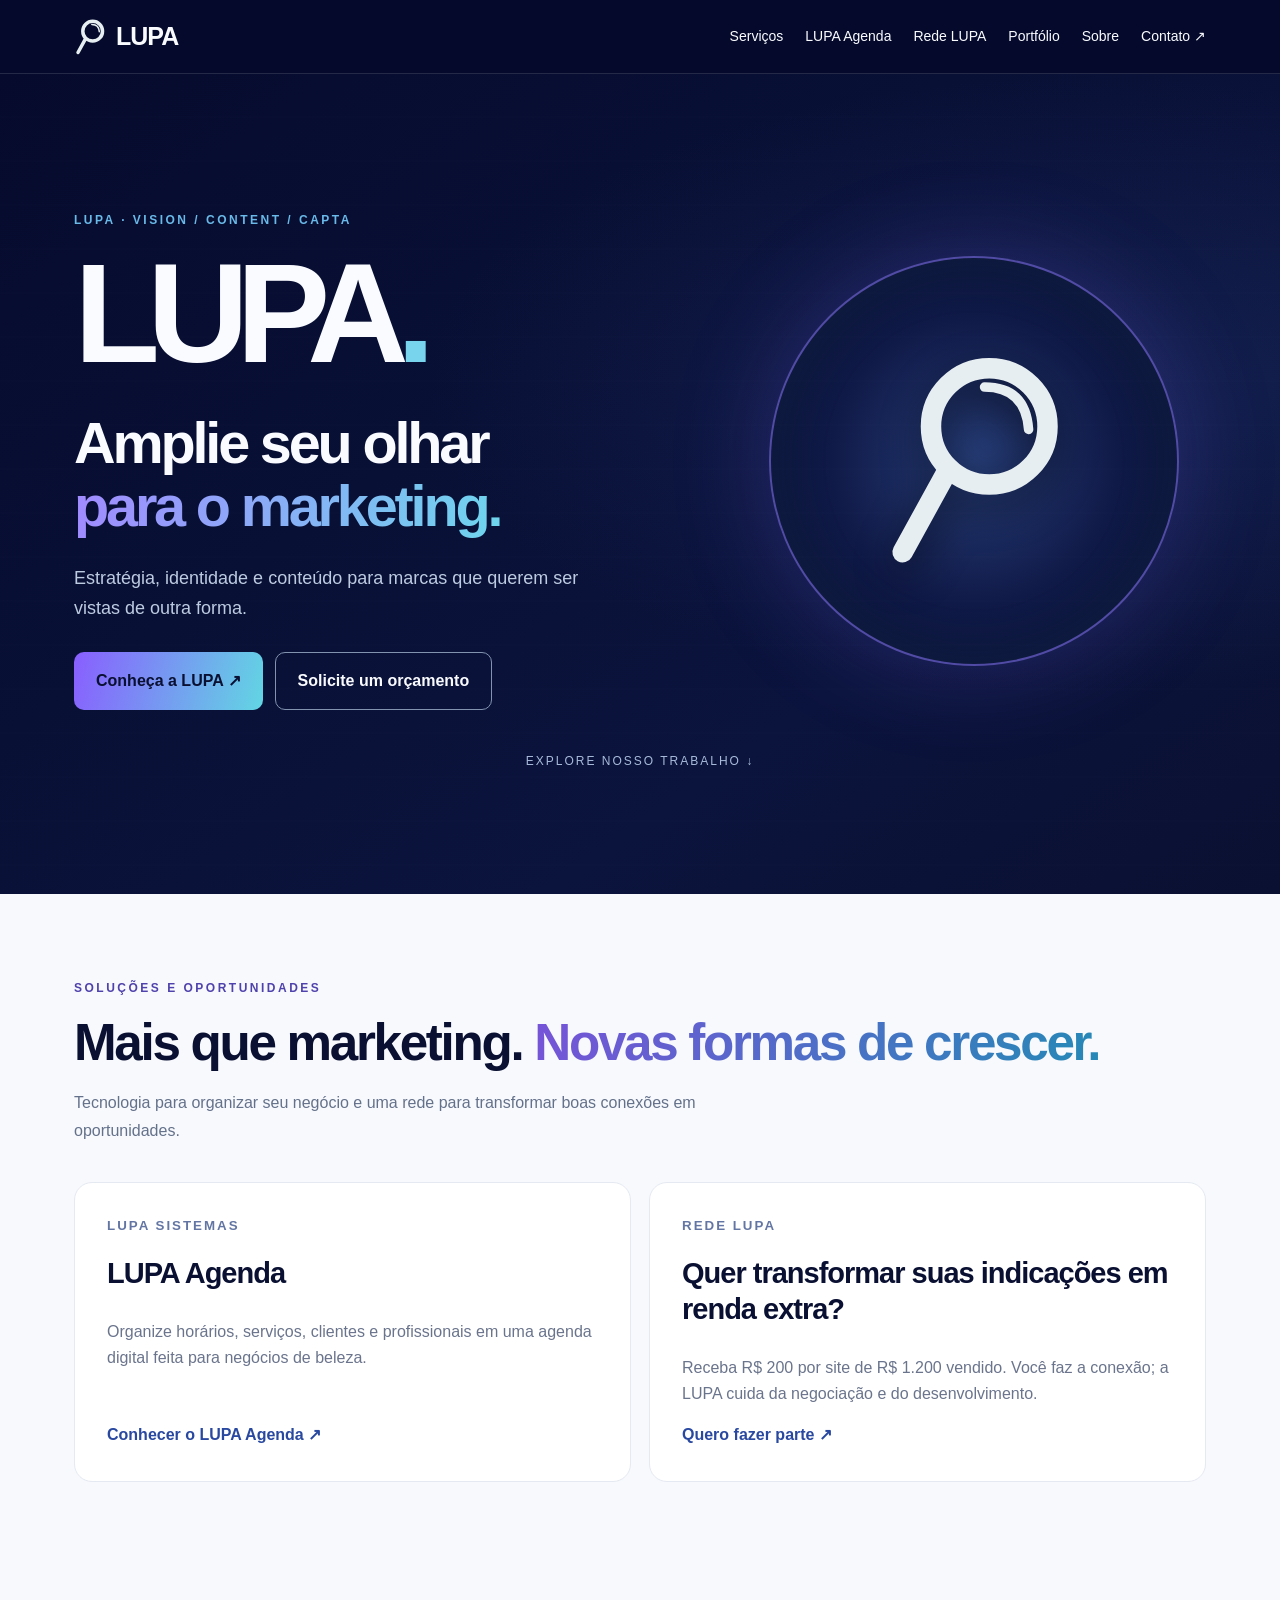
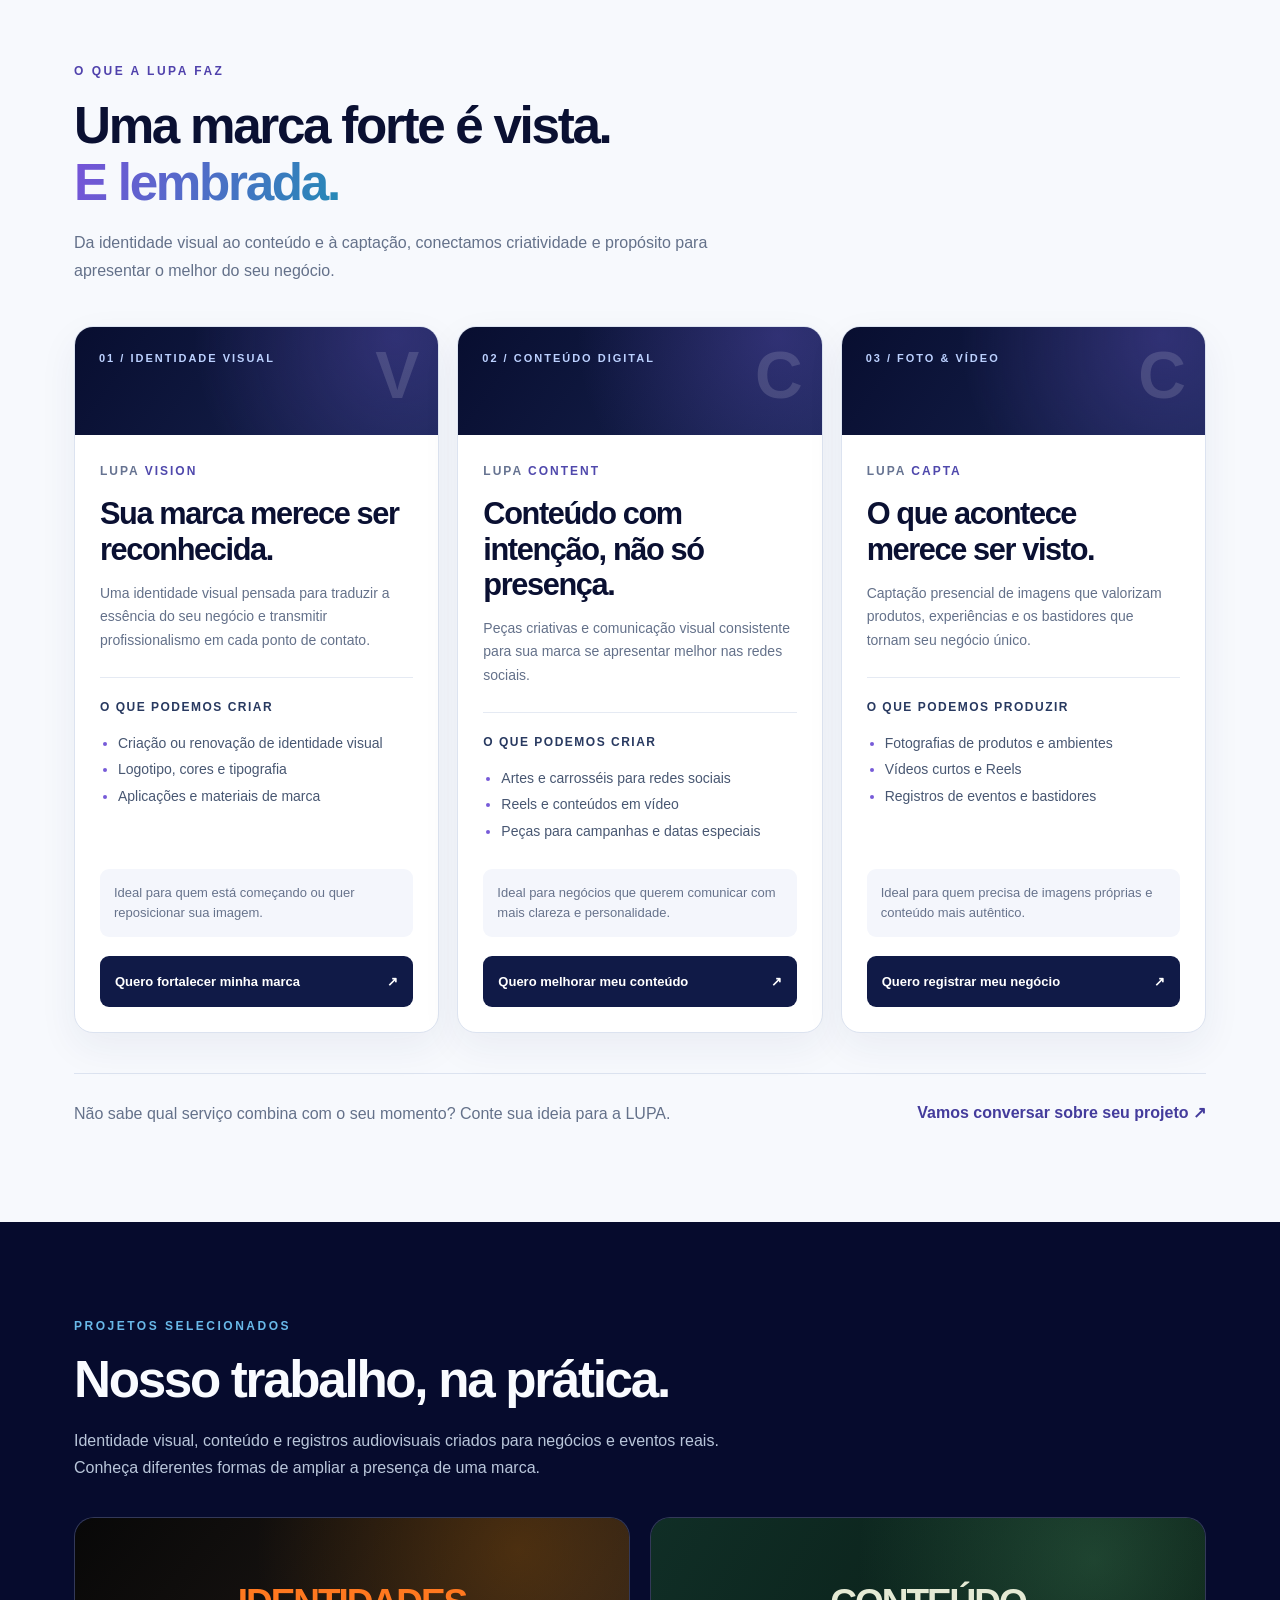
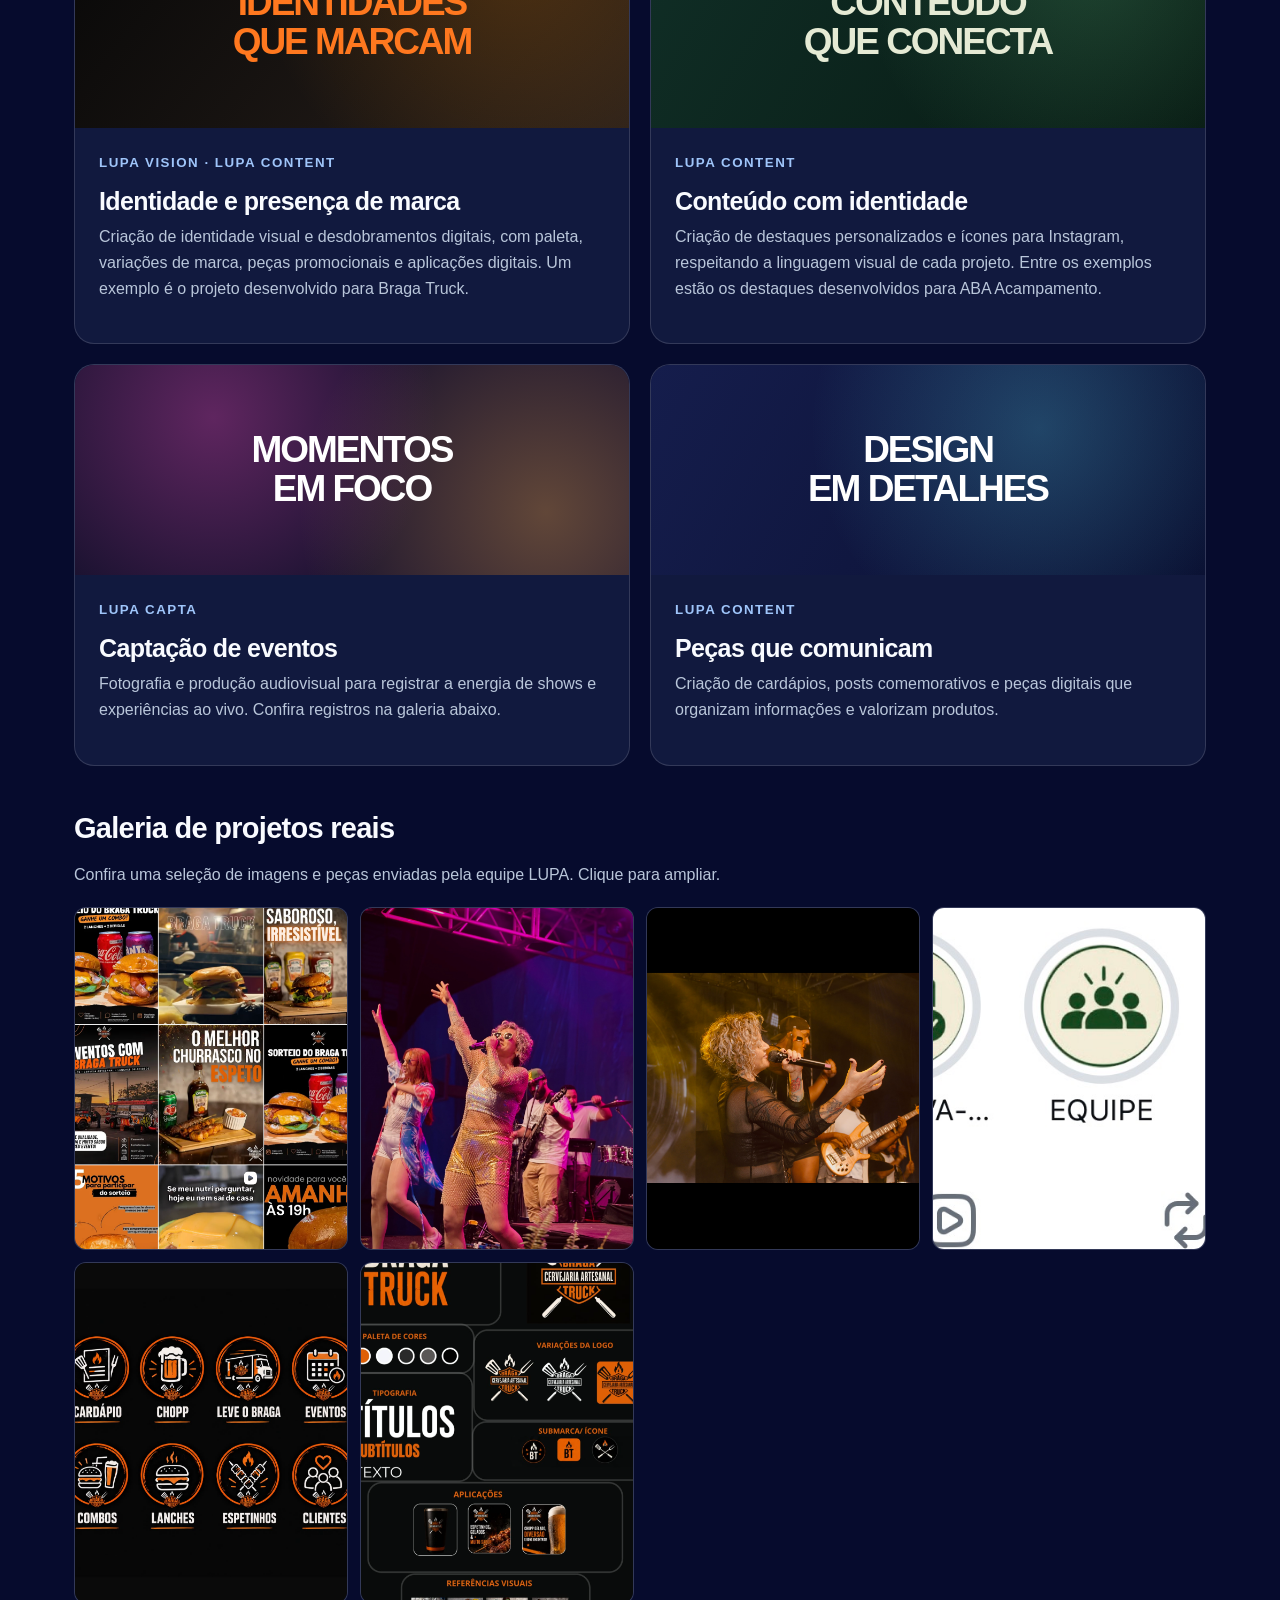
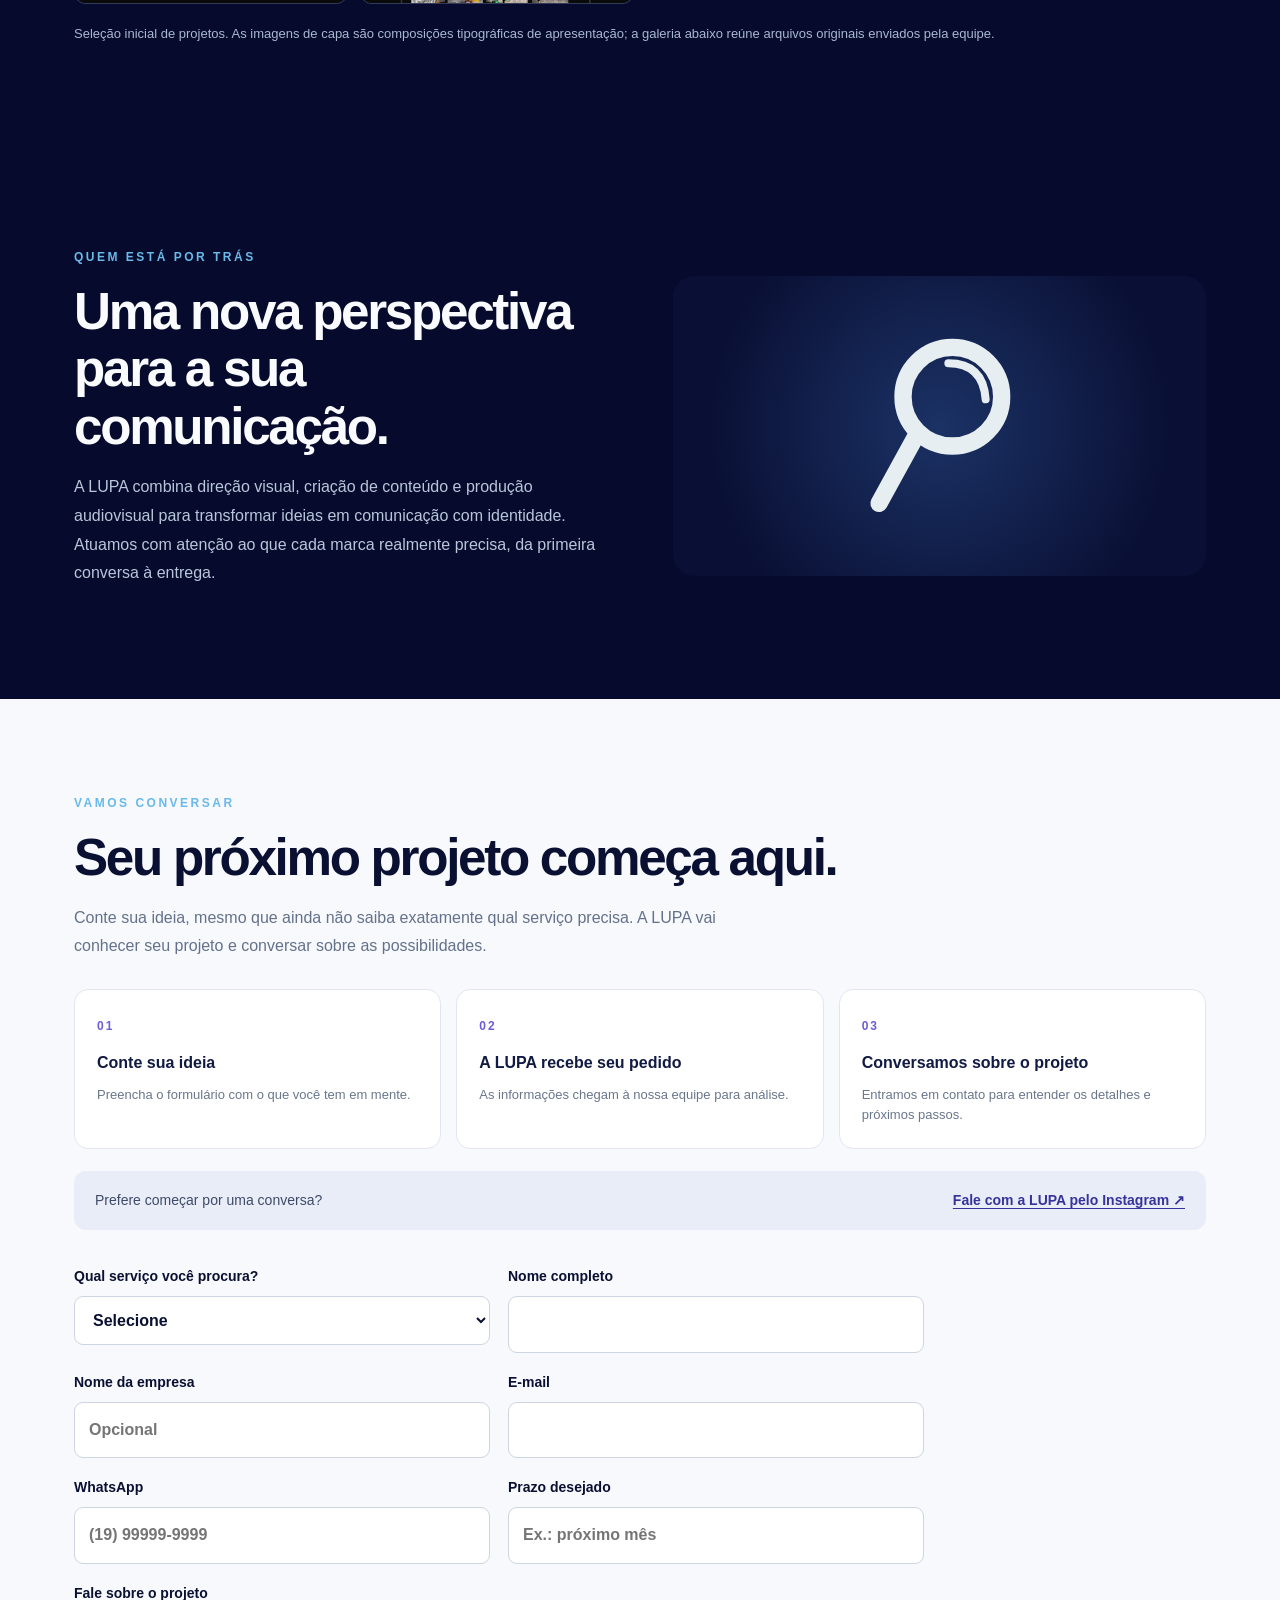
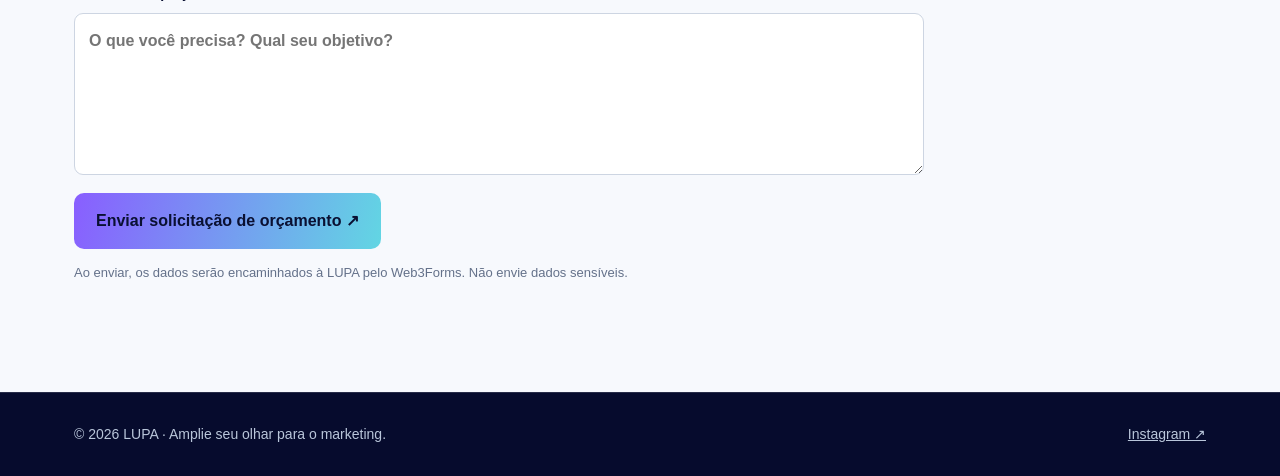
==== commit 4eaa7d68: "Modernize LUPA solution pages and correct public conversion flows" ====
--- a/index.html
+++ b/index.html
@@ -1,11 +1,11 @@
 <!doctype html>
 <html lang="pt-BR"><head><meta charset="utf-8"><meta name="viewport" content="width=device-width, initial-scale=1"><meta name="description" content="LUPA Marketing em Limeira e região: identidade visual, criação de conteúdo para redes sociais, fotografia e vídeo. Conheça LUPA Vision, Content e Capta."><meta name="robots" content="index, follow, max-image-preview:large"><meta name="theme-color" content="#060b2d"><link rel="canonical" href="https://lupamarketingbr-coder.github.io/site-lupa/"><link rel="icon" type="image/svg+xml" href="assets/simbolo-lupa.svg"><meta property="og:type" content="website"><meta property="og:locale" content="pt_BR"><meta property="og:site_name" content="LUPA Marketing"><meta property="og:title" content="LUPA Marketing | Amplie seu olhar para o marketing"><meta property="og:description" content="Identidade visual, conteúdo para redes sociais e captação de foto e vídeo para marcas que querem se destacar."><meta property="og:url" content="https://lupamarketingbr-coder.github.io/site-lupa/"><meta name="twitter:card" content="summary"><meta name="twitter:title" content="LUPA Marketing | Amplie seu olhar para o marketing"><meta name="twitter:description" content="Conheça LUPA Vision, Content e Capta: identidade visual, conteúdo e audiovisual."><script type="application/ld+json">{"@context":"https://schema.org","@type":"Organization","name":"LUPA Marketing","url":"https://lupamarketingbr-coder.github.io/site-lupa/","description":"Agência criativa de identidade visual, conteúdo digital e captação de fotografia e vídeo em Limeira e região.","sameAs":["https://www.instagram.com/lupamarketing_/"],"areaServed":{"@type":"Place","name":"Limeira e região, São Paulo, Brasil"}}</script><title>LUPA Marketing em Limeira | Identidade Visual, Conteúdo e Vídeo</title><style>
 :root{--navy:#060b2d;--blue:#69b9e9;--white:#f9fbff;--muted:#b9c6da}*{box-sizing:border-box}html{scroll-behavior:smooth}body{margin:0;font-family:Inter,Arial,sans-serif;background:var(--navy);color:white}a{color:inherit;text-decoration:none}button,input,textarea,select{font:inherit}header{position:sticky;top:0;z-index:5;background:#060b2df0;backdrop-filter:blur(15px);border-bottom:1px solid #ffffff18}.nav{max-width:1180px;margin:auto;padding:18px 24px;display:flex;align-items:center;justify-content:space-between;gap:24px}.brand{display:flex;align-items:center;gap:10px;font-size:25px;font-weight:900;letter-spacing:-1px}.brand img{width:35px;height:42px;object-fit:contain}.navlinks{display:flex;gap:26px;align-items:center;font-size:14px}.navlinks a:hover{color:var(--blue)}.button{display:inline-flex;align-items:center;justify-content:center;background:linear-gradient(105deg,#895eff,#62d6e3);border:0;border-radius:9px;padding:14px 21px;font-weight:750;color:#060b2d;cursor:pointer}.button.outline{background:transparent;color:white;border:1px solid #8293b0}.wrap{max-width:1180px;margin:auto;padding:0 24px}.hero{min-height:690px;display:grid;grid-template-columns:1.15fr .85fr;gap:40px;align-items:center;padding-top:55px;padding-bottom:90px}.eyebrow{text-transform:uppercase;letter-spacing:3px;color:#9dbefa;font-size:12px;font-weight:800}.hero h1{font-size:clamp(45px,6vw,84px);line-height:1.04;letter-spacing:-.065em;margin:24px 0}.gradient{background:linear-gradient(100deg,#a18aff,#6ed5ed);-webkit-background-clip:text;background-clip:text;color:transparent}.lead{color:var(--muted);font-size:18px;line-height:1.75;max-width:570px}.actions{display:flex;gap:12px;flex-wrap:wrap;margin-top:30px}.orb{width:min(100%,410px);aspect-ratio:1;border-radius:50%;margin:auto;background:radial-gradient(circle at 50% 50%,#15235a,#080d35 65%);border:4px solid transparent;background-clip:padding-box;position:relative;display:grid;place-items:center;box-shadow:0 0 100px #6656ef2b}.orb:before{content:"";position:absolute;inset:-5px;border-radius:50%;background:linear-gradient(130deg,#8e5fff,#5ce0e1);z-index:-1}.orb img{width:53%;filter:drop-shadow(0 8px 18px #0005)}section{padding:95px 0}.light{background:#f7f9fd;color:#0a1032}.section-title{font-size:clamp(32px,4vw,55px);letter-spacing:-.045em;line-height:1.12;margin:15px 0 18px}.sub{color:#66718b;line-height:1.7;max-width:650px}.cards{display:grid;grid-template-columns:repeat(3,1fr);gap:18px;margin-top:38px}.card{background:white;border:1px solid #e5e9f1;border-radius:18px;padding:32px;min-height:260px;display:flex;flex-direction:column}.card small{font-weight:800;color:#6376a3;letter-spacing:2px}.card h3{font-size:29px;margin:18px 0 12px;letter-spacing:-1px}.card p{color:#6a748c;line-height:1.6}.card a{margin-top:auto;color:#2948a0;font-weight:750}.portfolio{border:1px solid #ffffff35;background:linear-gradient(120deg,#111a46,#0c1236);padding:44px;border-radius:20px;margin-top:30px}.portfolio p{color:var(--muted);line-height:1.7}.about{display:grid;grid-template-columns:1fr 1fr;gap:65px;align-items:center}.about p{line-height:1.8;color:#b9c6da}.about-visual{border-radius:22px;min-height:300px;background:radial-gradient(circle at 50% 50%,#1b3265,#0a1035 75%);display:grid;place-items:center}.about-visual img{height:200px}.quote{background:#f7f9fd;color:#0a1032}.formgrid{display:grid;grid-template-columns:1fr 1fr;gap:16px}.formgrid label{font-size:13px;font-weight:700;display:flex;flex-direction:column;gap:7px}.formgrid input,.formgrid select,.formgrid textarea{width:100%;border:1px solid #cdd5e2;background:white;padding:13px;border-radius:9px;color:#0a1032}.wide{grid-column:1/-1}.note{font-size:13px;color:#66718b}.formbox{max-width:850px;margin-top:35px}footer{padding:32px 24px;border-top:1px solid #ffffff20;color:#b9c6da}.foot{display:flex;justify-content:space-between;gap:20px;flex-wrap:wrap}.foot a{text-decoration:underline} @media(max-width:760px){.navlinks{gap:12px;font-size:12px}.navlinks a:nth-child(1),.navlinks a:nth-child(2){display:none}.hero{grid-template-columns:1fr;min-height:auto;padding-top:55px}.orb{max-width:270px}.cards,.about{grid-template-columns:1fr}.about{gap:30px}.formgrid{grid-template-columns:1fr}.hero h1{font-size:48px}section{padding:65px 0}.portfolio{padding:26px}} 
-.portfolio-intro{color:#b9c6da;max-width:690px;line-height:1.7}.work-grid{display:grid;grid-template-columns:repeat(2,minmax(0,1fr));gap:20px;margin-top:36px}.work-card{background:#11193e;border:1px solid #ffffff24;border-radius:20px;overflow:hidden;display:flex;flex-direction:column}.work-art{min-height:210px;display:flex;align-items:center;justify-content:center;padding:32px;position:relative;overflow:hidden}.work-art span{position:relative;z-index:1;font-size:clamp(23px,3vw,37px);font-weight:900;letter-spacing:-.055em;text-align:center;line-height:1.05}.work-art.orange{background:radial-gradient(circle at 80% 15%,#ff8a0035,transparent 55%),linear-gradient(130deg,#080808,#29201b);color:#ff781f}.work-art.green{background:radial-gradient(circle at 80% 20%,#6fcf8d35,transparent 50%),linear-gradient(120deg,#102e26,#071912);color:#e5ead4}.work-art.stage{background:radial-gradient(circle at 25% 25%,#ef4fc255,transparent 50%),radial-gradient(circle at 85% 70%,#f6b24d55,transparent 50%),#17112e;color:#fff}.work-art.blue{background:radial-gradient(circle at 70% 30%,#59d5eb40,transparent 55%),linear-gradient(120deg,#151d4c,#0a1032);color:#fff}.work-info{padding:24px;flex:1;display:flex;flex-direction:column}.work-info small{color:#9fc5fa;letter-spacing:1.5px;font-weight:800}.work-info h3{font-size:25px;margin:12px 0 7px}.work-info p{color:#b9c6da;line-height:1.6;margin:0 0 18px}.work-links{display:flex;flex-wrap:wrap;gap:14px;margin-top:auto}.work-links a{color:#9edaf9;font-weight:700;font-size:14px;text-decoration:underline;text-underline-offset:4px}.work-note{color:#a9b8d1;font-size:13px;line-height:1.6;margin-top:20px}@media(max-width:700px){.work-grid{grid-template-columns:1fr}.work-art{min-height:185px}}.work-gallery{margin-top:44px}.work-gallery h3{font-size:29px;margin-bottom:8px}.work-gallery p{color:#b9c6da;line-height:1.6}.work-gallery-grid{display:grid;grid-template-columns:repeat(4,minmax(0,1fr));gap:12px;margin-top:20px}.work-gallery-grid a{display:block;aspect-ratio:4/5;background:#141b3e;border:1px solid #ffffff22;border-radius:12px;overflow:hidden}.work-gallery-grid img{width:100%;height:100%;object-fit:cover;transition:transform .2s}.work-gallery-grid a:hover img{transform:scale(1.04)}@media(max-width:700px){.work-gallery-grid{grid-template-columns:repeat(2,minmax(0,1fr))}}.hero-cover{position:relative;min-height:calc(100svh - 80px);min-height:max(650px,calc(100svh - 80px));display:flex;flex-direction:column;justify-content:center;overflow:hidden;background:radial-gradient(ellipse at 85% 38%,#273b7850,transparent 43%),linear-gradient(145deg,#060b2d,#0b143d 70%,#0a1031)}.hero-cover:after{content:"";position:absolute;inset:0;pointer-events:none;background:linear-gradient(transparent 96%,#ffffff09 97%);background-size:100% 44px;opacity:.17}.hero-cover-inner{display:grid;grid-template-columns:1.15fr .85fr;gap:38px;align-items:center;width:100%;padding-top:85px;padding-bottom:85px}.hero-cover-copy{position:relative;z-index:1}.hero-cover-brand{font-size:clamp(70px,11vw,156px);line-height:.9;font-weight:900;letter-spacing:-.09em;margin:20px 0 34px}.hero-cover-dot{color:#77d4ec}.hero-cover h1{font-size:clamp(36px,4.5vw,68px);letter-spacing:-.055em;line-height:1.1;margin:0 0 24px}.hero-cover-copy>p{color:#bdcbe1;font-size:18px;line-height:1.7;max-width:510px}.hero-cover-symbol{display:grid;place-items:center}.hero-cover-halo{width:min(100%,410px);aspect-ratio:1;border-radius:50%;display:grid;place-items:center;border:2px solid #8b7aff8c;background:radial-gradient(circle,#263d77 0%,#101a48 50%,#0a1135 73%);box-shadow:0 0 100px #8067ff38, inset 0 0 65px #5cc9eb14}.hero-cover-halo img{width:58%;height:58%;object-fit:contain;filter:drop-shadow(0 14px 20px #0007)}.hero-cover-scroll{position:relative;z-index:1;align-self:center;font-size:12px;letter-spacing:2px;text-transform:uppercase;color:#a8bbdb;padding:0 16px 27px}.hero-cover-scroll:hover{color:#fff}@media(max-width:780px){.hero-cover{min-height:calc(100svh - 72px)}.hero-cover-inner{grid-template-columns:1fr;padding-top:65px;padding-bottom:30px;gap:22px}.hero-cover-brand{font-size:clamp(78px,19vw,130px);margin:15px 0 25px}.hero-cover h1{font-size:clamp(38px,8vw,58px)}.hero-cover-symbol{grid-row:1}.hero-cover-halo{width:104px;box-shadow:0 0 35px #8067ff25}.hero-cover-halo img{width:49%;height:49%}.hero-cover-copy>p{font-size:16px}.hero-cover-scroll{padding-bottom:22px}}.work-gallery-grid .portfolio-profile-crop{display:block;position:relative;aspect-ratio:4/5;background:#141b3e;border:1px solid #ffffff22;border-radius:12px;overflow:hidden}.work-gallery-grid .portfolio-profile-crop img{position:absolute;top:0;left:0;width:100%;height:145%;object-fit:cover;object-position:top;transition:none}.work-gallery-grid .portfolio-profile-crop:hover img{transform:none}/* Refinamento mobile e galeria: priorizar as artes, sem molduras de captura */.work-gallery-grid a img{object-fit:cover;object-position:center;transform:scale(1.16)}.work-gallery-grid a:hover img{transform:scale(1.2)}@media(max-width:780px){.hero-cover-symbol{display:none!important}.hero-cover-inner{display:block;padding-top:72px;padding-bottom:72px}.hero-cover-brand{font-size:clamp(68px,17vw,104px);margin:18px 0 28px}.hero-cover{min-height:calc(100svh - 72px)}.hero-cover-copy{max-width:100%}}.services-premium{background:#f5f7fc}.services-premium .section-title{max-width:850px}.services-accent{background:linear-gradient(110deg,#7753d8,#2589b6);-webkit-background-clip:text;background-clip:text;color:transparent}.services-premium-grid{display:grid;grid-template-columns:repeat(3,minmax(0,1fr));gap:18px;margin-top:42px}.service-premium-card{display:flex;flex-direction:column;min-width:0;overflow:hidden;border:1px solid #dce3f0;border-radius:19px;background:#fff;box-shadow:0 14px 38px #1c2b5910;transition:transform .2s,box-shadow .2s}.service-premium-card:hover{transform:translateY(-4px);box-shadow:0 20px 42px #1c2b5920}.service-premium-top{min-height:108px;display:flex;align-items:flex-start;justify-content:space-between;gap:12px;padding:22px 24px;background:radial-gradient(circle at 88% 8%,#6755c957,transparent 60%),linear-gradient(125deg,#080e30,#182451);color:#bcd1ff}.service-premium-top>span:first-child{font-size:11px;letter-spacing:2px;font-weight:800}.service-premium-mark{font-size:66px;font-weight:900;line-height:.8;color:#ffffff24;letter-spacing:-5px}.service-premium-body{padding:27px 25px 25px;display:flex;flex-direction:column;flex:1}.service-premium-name{font-size:12px;font-weight:700;letter-spacing:2px;color:#667391}.service-premium-name strong{color:#4f48ac}.service-premium-body h3{font-size:clamp(24px,2.4vw,31px);line-height:1.14;letter-spacing:-.045em;margin:15px 0}.service-premium-body p{color:#64718a;line-height:1.7;font-size:14px;margin:0}.service-premium-divider{height:1px;background:#e5eaf3;margin:24px 0 20px}.service-premium-body h4{font-size:12px;letter-spacing:1.5px;text-transform:uppercase;margin:0 0 12px;color:#283960}.service-premium-body ul{padding-left:18px;margin:0 0 24px;color:#485772;font-size:14px;line-height:1.9}.service-premium-body li::marker{color:#775bd8}.service-premium-fit{color:#67738c;background:#f4f6fc;border-radius:9px;padding:14px;font-size:13px;line-height:1.55;margin-top:auto}.service-premium-body>a{display:flex;align-items:center;justify-content:space-between;gap:10px;background:#101a47;color:#fff;border-radius:9px;margin-top:19px;padding:15px;font-size:13px;font-weight:800;transition:background .2s}.service-premium-body>a:hover{background:#443c9c}.services-premium-footer{display:flex;align-items:center;justify-content:space-between;gap:22px;border-top:1px solid #dce3f0;margin-top:40px;padding-top:26px}.services-premium-footer p{margin:0;color:#64718a;line-height:1.6}.services-premium-footer a{font-weight:800;color:#443c9c;white-space:nowrap}@media(max-width:950px){.services-premium-grid{grid-template-columns:1fr;max-width:630px;margin-left:auto;margin-right:auto}.service-premium-top{min-height:82px}.service-premium-body h3{font-size:29px}.services-premium-footer{flex-direction:column;align-items:flex-start}.services-premium-footer a{white-space:normal}}@media(max-width:480px){.service-premium-body{padding:23px 20px}.service-premium-top{padding:20px}.service-premium-body h3{font-size:27px}.services-premium-grid{margin-top:28px}}.contact-steps{display:grid;grid-template-columns:repeat(3,minmax(0,1fr));gap:15px;margin-top:30px}.contact-steps>div{background:#fff;border:1px solid #e1e6f1;border-radius:14px;padding:22px}.contact-steps span{font-size:12px;font-weight:900;letter-spacing:2px;color:#6d5dd6}.contact-steps strong{display:block;font-size:16px;margin-top:12px;color:#111a42}.contact-steps p{font-size:13px;line-height:1.6;color:#69768c;margin:8px 0 0}.contact-alternative{display:flex;align-items:center;justify-content:space-between;gap:15px;margin:22px 0 0;padding:18px 21px;border-radius:12px;background:#e9edf8;color:#3e4a69;font-size:14px}.contact-alternative a{font-weight:800;color:#37339b;text-decoration:underline;text-underline-offset:3px}@media(max-width:700px){.contact-steps{grid-template-columns:1fr}.contact-steps>div{padding:17px}.contact-alternative{align-items:flex-start;flex-direction:column}}.mobile-menu{display:none}section[id]{scroll-margin-top:78px}@media(max-width:760px){.nav{padding:12px 18px;min-height:65px}.brand{font-size:23px}.brand img{width:29px;height:36px}.navlinks{display:none}.mobile-menu{display:block;position:relative}.mobile-menu summary{list-style:none;display:flex;align-items:center;gap:9px;cursor:pointer;color:#fff;font-size:13px;font-weight:800;border:1px solid #ffffff35;border-radius:9px;padding:10px 12px;min-height:44px}.mobile-menu summary::-webkit-details-marker{display:none}.mobile-menu summary span{font-size:17px}.mobile-menu-links{position:absolute;right:0;top:calc(100% + 12px);width:min(275px,calc(100vw - 36px));background:#111a43;border:1px solid #ffffff30;border-radius:14px;padding:9px;box-shadow:0 15px 35px #0006;display:flex;flex-direction:column;z-index:15}.mobile-menu-links a{display:block;padding:13px 12px;font-size:14px;border-radius:8px;color:#f4f6ff}.mobile-menu-links a:hover{background:#ffffff14}section[id]{scroll-margin-top:66px}.hero-cover{min-height:calc(100svh - 65px)}.hero-cover-inner{padding-top:56px;padding-bottom:44px}.hero-cover-brand{font-size:clamp(66px,17vw,100px);margin:16px 0 24px}.hero-cover h1{font-size:clamp(35px,8.5vw,51px);overflow-wrap:normal}.hero-cover .actions{gap:11px}.hero-cover .actions .button{min-height:48px;text-align:center}.hero-cover-scroll{padding-bottom:17px}.work-gallery-grid{gap:10px}.work-gallery-grid a{border-radius:9px}.formgrid input,.formgrid select,.formgrid textarea{font-size:16px;min-height:48px}.formgrid textarea{min-height:120px}.formgrid button[type=submit]{width:100%;min-height:50px}.section-title{overflow-wrap:break-word}}@media(max-width:390px){.hero-cover .actions{flex-direction:column;align-items:stretch}.hero-cover .actions .button{width:100%}.hero-cover-brand{font-size:clamp(60px,16vw,72px)}.work-info{padding:20px}.work-gallery-grid{gap:8px}}</style></head><body>
-<header><nav class="nav"><a href="#inicio" class="brand"><img src="assets/simbolo-lupa.svg" alt="Símbolo LUPA">LUPA</a><div class="navlinks"><a href="#servicos">Serviços</a><a href="lupa-agenda.html">LUPA Agenda</a><a href="rede-lupa.html">Rede LUPA</a><a href="#portfolio">Portfólio</a><a href="#sobre">Sobre</a><a class="button" href="#orcamento">Solicitar orçamento</a></div><details class="mobile-menu"><summary aria-label="Abrir menu de navegação">Menu <span aria-hidden="true">☰</span></summary><div class="mobile-menu-links"><a href="#inicio">Início</a><a href="#servicos">Serviços</a><a href="lupa-agenda.html">LUPA Agenda</a><a href="rede-lupa.html">Rede LUPA</a><a href="#portfolio">Portfólio</a><a href="#sobre">Sobre a LUPA</a><a href="#orcamento">Solicitar orçamento</a></div></details></nav></header><main><section id="inicio" class="hero-cover"><div class="wrap hero-cover-inner"><div class="hero-cover-copy"><div class="eyebrow">LUPA · VISION / CONTENT / CAPTA</div><div class="hero-cover-brand">LUPA<span class="hero-cover-dot">.</span></div><h1>Amplie seu olhar<br><span class="gradient">para o marketing.</span></h1><p>Estratégia, identidade e conteúdo para marcas que querem ser vistas de outra forma.</p><div class="actions"><a class="button" href="#servicos">Conheça a LUPA ↗</a><a class="button outline" href="#orcamento">Solicite um orçamento</a></div></div><div class="hero-cover-symbol" aria-hidden="true"><div class="hero-cover-halo"><img src="assets/simbolo-lupa.svg" alt=""></div></div></div><a class="hero-cover-scroll" href="#servicos">Explore nosso trabalho ↓</a></section>
-<section id="servicos" class="light services-premium"><div class="wrap"><div class="eyebrow">O que a LUPA faz</div><h2 class="section-title">Uma marca forte é vista.<br><span class="services-accent">E lembrada.</span></h2><p class="sub">Da identidade visual ao conteúdo e à captação, conectamos criatividade e propósito para apresentar o melhor do seu negócio.</p><div class="services-premium-grid"><article class="service-premium-card"><div class="service-premium-top"><span>01 / IDENTIDADE VISUAL</span><span class="service-premium-mark">V</span></div><div class="service-premium-body"><div class="service-premium-name">LUPA <strong>VISION</strong></div><h3>Sua marca merece ser reconhecida.</h3><p>Uma identidade visual pensada para traduzir a essência do seu negócio e transmitir profissionalismo em cada ponto de contato.</p><div class="service-premium-divider"></div><h4>O que podemos criar</h4><ul><li>Criação ou renovação de identidade visual</li><li>Logotipo, cores e tipografia</li><li>Aplicações e materiais de marca</li></ul><div class="service-premium-fit">Ideal para quem está começando ou quer reposicionar sua imagem.</div><a href="#orcamento" data-service="Vision">Quero fortalecer minha marca <span aria-hidden="true">↗</span></a></div></article><article class="service-premium-card"><div class="service-premium-top"><span>02 / CONTEÚDO DIGITAL</span><span class="service-premium-mark">C</span></div><div class="service-premium-body"><div class="service-premium-name">LUPA <strong>CONTENT</strong></div><h3>Conteúdo com intenção, não só presença.</h3><p>Peças criativas e comunicação visual consistente para sua marca se apresentar melhor nas redes sociais.</p><div class="service-premium-divider"></div><h4>O que podemos criar</h4><ul><li>Artes e carrosséis para redes sociais</li><li>Reels e conteúdos em vídeo</li><li>Peças para campanhas e datas especiais</li></ul><div class="service-premium-fit">Ideal para negócios que querem comunicar com mais clareza e personalidade.</div><a href="#orcamento" data-service="Content">Quero melhorar meu conteúdo <span aria-hidden="true">↗</span></a></div></article><article class="service-premium-card"><div class="service-premium-top"><span>03 / FOTO &amp; VÍDEO</span><span class="service-premium-mark">C</span></div><div class="service-premium-body"><div class="service-premium-name">LUPA <strong>CAPTA</strong></div><h3>O que acontece merece ser visto.</h3><p>Captação presencial de imagens que valorizam produtos, experiências e os bastidores que tornam seu negócio único.</p><div class="service-premium-divider"></div><h4>O que podemos produzir</h4><ul><li>Fotografias de produtos e ambientes</li><li>Vídeos curtos e Reels</li><li>Registros de eventos e bastidores</li></ul><div class="service-premium-fit">Ideal para quem precisa de imagens próprias e conteúdo mais autêntico.</div><a href="#orcamento" data-service="Capta">Quero registrar meu negócio <span aria-hidden="true">↗</span></a></div></article></div><div class="services-premium-footer"><p>Não sabe qual serviço combina com o seu momento? Conte sua ideia para a LUPA.</p><a href="#orcamento">Vamos conversar sobre seu projeto ↗</a></div></div></section>
-<section id="portfolio"><div class="wrap"><div class="eyebrow">Projetos selecionados</div><h2 class="section-title">Nosso trabalho, na prática.</h2><p class="portfolio-intro">Identidade visual, conteúdo e registros audiovisuais criados para negócios e eventos reais. Conheça diferentes formas de ampliar a presença de uma marca.</p><div class="work-grid"><article class="work-card"><div class="work-art orange"><span>IDENTIDADES<br>QUE MARCAM</span></div><div class="work-info"><small>LUPA VISION · LUPA CONTENT</small><h3>Identidade e presença de marca</h3><p>Criação de identidade visual e desdobramentos digitais, com paleta, variações de marca, peças promocionais e aplicações digitais e peças promocionais. Um exemplo é o projeto desenvolvido para Braga Truck.</p></div></article><article class="work-card"><div class="work-art green"><span>CONTEÚDO<br>QUE CONECTA</span></div><div class="work-info"><small>LUPA CONTENT</small><h3>Conteúdo com identidade</h3><p>Criação de destaques personalizados e ícones para Instagram, respeitando a linguagem visual de cada projeto. Entre os exemplos estão os destaques desenvolvidos para ABA Acampamento.</p></div></article><article class="work-card"><div class="work-art stage"><span>MOMENTOS<br>EM FOCO</span></div><div class="work-info"><small>LUPA CAPTA</small><h3>Captação de eventos</h3><p>Fotografia e produção audiovisual para registrar a energia de shows e experiências ao vivo. Confira registros na galeria abaixo.</p></div></article><article class="work-card"><div class="work-art blue"><span>DESIGN<br>EM DETALHES</span></div><div class="work-info"><small>LUPA CONTENT</small><h3>Peças que comunicam</h3><p>Criação de cardápios, posts comemorativos e peças digitais que organizam informações e valorizam produtos.</p></div></article></div><div class="work-gallery"><h3>Galeria de projetos reais</h3><p>Confira uma seleção de imagens e peças enviadas pela equipe LUPA. Clique para ampliar.</p><div class="work-gallery-grid"><a href="20261107_000827000_iOS.png" target="_blank" rel="noopener noreferrer" aria-label="Ampliar imagem 3 do portfólio"><img src="20261107_000827000_iOS.png" alt="Imagem 3 do portfólio da LUPA" loading="lazy"></a><a href="20261107_001152000_iOS.png" target="_blank" rel="noopener noreferrer" aria-label="Ampliar imagem 4 do portfólio"><img src="20261107_001152000_iOS.png" alt="Imagem 4 do portfólio da LUPA" loading="lazy"></a><a href="20261107_001213000_iOS.png" target="_blank" rel="noopener noreferrer" aria-label="Ampliar imagem 5 do portfólio"><img src="20261107_001213000_iOS.png" alt="Imagem 5 do portfólio da LUPA" loading="lazy"></a><a href="20261107_001548000_iOS.jpg" target="_blank" rel="noopener noreferrer" aria-label="Ampliar imagem 6 do portfólio"><img src="20261107_001548000_iOS.jpg" alt="Imagem 6 do portfólio da LUPA" loading="lazy"></a><a href="20261107_001919000_iOS.png" target="_blank" rel="noopener noreferrer" aria-label="Ampliar imagem 7 do portfólio"><img src="20261107_001919000_iOS.png" alt="Imagem 7 do portfólio da LUPA" loading="lazy"></a><a href="20261107_001929000_iOS.png" target="_blank" rel="noopener noreferrer" aria-label="Ampliar imagem 8 do portfólio"><img src="20261107_001929000_iOS.png" alt="Imagem 8 do portfólio da LUPA" loading="lazy"></a></div></div><p class="work-note">Seleção inicial de projetos. As imagens de capa são composições tipográficas de apresentação; a galeria abaixo reúne arquivos originais enviados pela equipe.</p></div></section>
+.portfolio-intro{color:#b9c6da;max-width:690px;line-height:1.7}.work-grid{display:grid;grid-template-columns:repeat(2,minmax(0,1fr));gap:20px;margin-top:36px}.work-card{background:#11193e;border:1px solid #ffffff24;border-radius:20px;overflow:hidden;display:flex;flex-direction:column}.work-art{min-height:210px;display:flex;align-items:center;justify-content:center;padding:32px;position:relative;overflow:hidden}.work-art span{position:relative;z-index:1;font-size:clamp(23px,3vw,37px);font-weight:900;letter-spacing:-.055em;text-align:center;line-height:1.05}.work-art.orange{background:radial-gradient(circle at 80% 15%,#ff8a0035,transparent 55%),linear-gradient(130deg,#080808,#29201b);color:#ff781f}.work-art.green{background:radial-gradient(circle at 80% 20%,#6fcf8d35,transparent 50%),linear-gradient(120deg,#102e26,#071912);color:#e5ead4}.work-art.stage{background:radial-gradient(circle at 25% 25%,#ef4fc255,transparent 50%),radial-gradient(circle at 85% 70%,#f6b24d55,transparent 50%),#17112e;color:#fff}.work-art.blue{background:radial-gradient(circle at 70% 30%,#59d5eb40,transparent 55%),linear-gradient(120deg,#151d4c,#0a1032);color:#fff}.work-info{padding:24px;flex:1;display:flex;flex-direction:column}.work-info small{color:#9fc5fa;letter-spacing:1.5px;font-weight:800}.work-info h3{font-size:25px;margin:12px 0 7px}.work-info p{color:#b9c6da;line-height:1.6;margin:0 0 18px}.work-links{display:flex;flex-wrap:wrap;gap:14px;margin-top:auto}.work-links a{color:#9edaf9;font-weight:700;font-size:14px;text-decoration:underline;text-underline-offset:4px}.work-note{color:#a9b8d1;font-size:13px;line-height:1.6;margin-top:20px}@media(max-width:700px){.work-grid{grid-template-columns:1fr}.work-art{min-height:185px}}.work-gallery{margin-top:44px}.work-gallery h3{font-size:29px;margin-bottom:8px}.work-gallery p{color:#b9c6da;line-height:1.6}.work-gallery-grid{display:grid;grid-template-columns:repeat(4,minmax(0,1fr));gap:12px;margin-top:20px}.work-gallery-grid a{display:block;aspect-ratio:4/5;background:#141b3e;border:1px solid #ffffff22;border-radius:12px;overflow:hidden}.work-gallery-grid img{width:100%;height:100%;object-fit:cover;transition:transform .2s}.work-gallery-grid a:hover img{transform:scale(1.04)}@media(max-width:700px){.work-gallery-grid{grid-template-columns:repeat(2,minmax(0,1fr))}}.hero-cover{position:relative;min-height:calc(100svh - 80px);min-height:max(650px,calc(100svh - 80px));display:flex;flex-direction:column;justify-content:center;overflow:hidden;background:radial-gradient(ellipse at 85% 38%,#273b7850,transparent 43%),linear-gradient(145deg,#060b2d,#0b143d 70%,#0a1031)}.hero-cover:after{content:"";position:absolute;inset:0;pointer-events:none;background:linear-gradient(transparent 96%,#ffffff09 97%);background-size:100% 44px;opacity:.17}.hero-cover-inner{display:grid;grid-template-columns:1.15fr .85fr;gap:38px;align-items:center;width:100%;padding-top:85px;padding-bottom:85px}.hero-cover-copy{position:relative;z-index:1}.hero-cover-brand{font-size:clamp(70px,11vw,156px);line-height:.9;font-weight:900;letter-spacing:-.09em;margin:20px 0 34px}.hero-cover-dot{color:#77d4ec}.hero-cover h1{font-size:clamp(36px,4.5vw,68px);letter-spacing:-.055em;line-height:1.1;margin:0 0 24px}.hero-cover-copy>p{color:#bdcbe1;font-size:18px;line-height:1.7;max-width:510px}.hero-cover-symbol{display:grid;place-items:center}.hero-cover-halo{width:min(100%,410px);aspect-ratio:1;border-radius:50%;display:grid;place-items:center;border:2px solid #8b7aff8c;background:radial-gradient(circle,#263d77 0%,#101a48 50%,#0a1135 73%);box-shadow:0 0 100px #8067ff38, inset 0 0 65px #5cc9eb14}.hero-cover-halo img{width:58%;height:58%;object-fit:contain;filter:drop-shadow(0 14px 20px #0007)}.hero-cover-scroll{position:relative;z-index:1;align-self:center;font-size:12px;letter-spacing:2px;text-transform:uppercase;color:#a8bbdb;padding:0 16px 27px}.hero-cover-scroll:hover{color:#fff}@media(max-width:780px){.hero-cover{min-height:calc(100svh - 72px)}.hero-cover-inner{grid-template-columns:1fr;padding-top:65px;padding-bottom:30px;gap:22px}.hero-cover-brand{font-size:clamp(78px,19vw,130px);margin:15px 0 25px}.hero-cover h1{font-size:clamp(38px,8vw,58px)}.hero-cover-symbol{grid-row:1}.hero-cover-halo{width:104px;box-shadow:0 0 35px #8067ff25}.hero-cover-halo img{width:49%;height:49%}.hero-cover-copy>p{font-size:16px}.hero-cover-scroll{padding-bottom:22px}}.work-gallery-grid .portfolio-profile-crop{display:block;position:relative;aspect-ratio:4/5;background:#141b3e;border:1px solid #ffffff22;border-radius:12px;overflow:hidden}.work-gallery-grid .portfolio-profile-crop img{position:absolute;top:0;left:0;width:100%;height:145%;object-fit:cover;object-position:top;transition:none}.work-gallery-grid .portfolio-profile-crop:hover img{transform:none}/* Refinamento mobile e galeria: priorizar as artes, sem molduras de captura */.work-gallery-grid a img{object-fit:cover;object-position:center;transform:scale(1.16)}.work-gallery-grid a:hover img{transform:scale(1.2)}@media(max-width:780px){.hero-cover-symbol{display:none!important}.hero-cover-inner{display:block;padding-top:72px;padding-bottom:72px}.hero-cover-brand{font-size:clamp(68px,17vw,104px);margin:18px 0 28px}.hero-cover{min-height:calc(100svh - 72px)}.hero-cover-copy{max-width:100%}}.services-premium{background:#f5f7fc}.services-premium .section-title{max-width:850px}.services-accent{background:linear-gradient(110deg,#7753d8,#2589b6);-webkit-background-clip:text;background-clip:text;color:transparent}.services-premium-grid{display:grid;grid-template-columns:repeat(3,minmax(0,1fr));gap:18px;margin-top:42px}.service-premium-card{display:flex;flex-direction:column;min-width:0;overflow:hidden;border:1px solid #dce3f0;border-radius:19px;background:#fff;box-shadow:0 14px 38px #1c2b5910;transition:transform .2s,box-shadow .2s}.service-premium-card:hover{transform:translateY(-4px);box-shadow:0 20px 42px #1c2b5920}.service-premium-top{min-height:108px;display:flex;align-items:flex-start;justify-content:space-between;gap:12px;padding:22px 24px;background:radial-gradient(circle at 88% 8%,#6755c957,transparent 60%),linear-gradient(125deg,#080e30,#182451);color:#bcd1ff}.service-premium-top>span:first-child{font-size:11px;letter-spacing:2px;font-weight:800}.service-premium-mark{font-size:66px;font-weight:900;line-height:.8;color:#ffffff24;letter-spacing:-5px}.service-premium-body{padding:27px 25px 25px;display:flex;flex-direction:column;flex:1}.service-premium-name{font-size:12px;font-weight:700;letter-spacing:2px;color:#667391}.service-premium-name strong{color:#4f48ac}.service-premium-body h3{font-size:clamp(24px,2.4vw,31px);line-height:1.14;letter-spacing:-.045em;margin:15px 0}.service-premium-body p{color:#64718a;line-height:1.7;font-size:14px;margin:0}.service-premium-divider{height:1px;background:#e5eaf3;margin:24px 0 20px}.service-premium-body h4{font-size:12px;letter-spacing:1.5px;text-transform:uppercase;margin:0 0 12px;color:#283960}.service-premium-body ul{padding-left:18px;margin:0 0 24px;color:#485772;font-size:14px;line-height:1.9}.service-premium-body li::marker{color:#775bd8}.service-premium-fit{color:#67738c;background:#f4f6fc;border-radius:9px;padding:14px;font-size:13px;line-height:1.55;margin-top:auto}.service-premium-body>a{display:flex;align-items:center;justify-content:space-between;gap:10px;background:#101a47;color:#fff;border-radius:9px;margin-top:19px;padding:15px;font-size:13px;font-weight:800;transition:background .2s}.service-premium-body>a:hover{background:#443c9c}.services-premium-footer{display:flex;align-items:center;justify-content:space-between;gap:22px;border-top:1px solid #dce3f0;margin-top:40px;padding-top:26px}.services-premium-footer p{margin:0;color:#64718a;line-height:1.6}.services-premium-footer a{font-weight:800;color:#443c9c;white-space:nowrap}@media(max-width:950px){.services-premium-grid{grid-template-columns:1fr;max-width:630px;margin-left:auto;margin-right:auto}.service-premium-top{min-height:82px}.service-premium-body h3{font-size:29px}.services-premium-footer{flex-direction:column;align-items:flex-start}.services-premium-footer a{white-space:normal}}@media(max-width:480px){.service-premium-body{padding:23px 20px}.service-premium-top{padding:20px}.service-premium-body h3{font-size:27px}.services-premium-grid{margin-top:28px}}.contact-steps{display:grid;grid-template-columns:repeat(3,minmax(0,1fr));gap:15px;margin-top:30px}.contact-steps>div{background:#fff;border:1px solid #e1e6f1;border-radius:14px;padding:22px}.contact-steps span{font-size:12px;font-weight:900;letter-spacing:2px;color:#6d5dd6}.contact-steps strong{display:block;font-size:16px;margin-top:12px;color:#111a42}.contact-steps p{font-size:13px;line-height:1.6;color:#69768c;margin:8px 0 0}.contact-alternative{display:flex;align-items:center;justify-content:space-between;gap:15px;margin:22px 0 0;padding:18px 21px;border-radius:12px;background:#e9edf8;color:#3e4a69;font-size:14px}.contact-alternative a{font-weight:800;color:#37339b;text-decoration:underline;text-underline-offset:3px}@media(max-width:700px){.contact-steps{grid-template-columns:1fr}.contact-steps>div{padding:17px}.contact-alternative{align-items:flex-start;flex-direction:column}}.mobile-menu{display:none}section[id]{scroll-margin-top:78px}@media(max-width:760px){.nav{padding:12px 18px;min-height:65px}.brand{font-size:23px}.brand img{width:29px;height:36px}.navlinks{display:none}.mobile-menu{display:block;position:relative}.mobile-menu summary{list-style:none;display:flex;align-items:center;gap:9px;cursor:pointer;color:#fff;font-size:13px;font-weight:800;border:1px solid #ffffff35;border-radius:9px;padding:10px 12px;min-height:44px}.mobile-menu summary::-webkit-details-marker{display:none}.mobile-menu summary span{font-size:17px}.mobile-menu-links{position:absolute;right:0;top:calc(100% + 12px);width:min(275px,calc(100vw - 36px));background:#111a43;border:1px solid #ffffff30;border-radius:14px;padding:9px;box-shadow:0 15px 35px #0006;display:flex;flex-direction:column;z-index:15}.mobile-menu-links a{display:block;padding:13px 12px;font-size:14px;border-radius:8px;color:#f4f6ff}.mobile-menu-links a:hover{background:#ffffff14}section[id]{scroll-margin-top:66px}.hero-cover{min-height:calc(100svh - 65px)}.hero-cover-inner{padding-top:56px;padding-bottom:44px}.hero-cover-brand{font-size:clamp(66px,17vw,100px);margin:16px 0 24px}.hero-cover h1{font-size:clamp(35px,8.5vw,51px);overflow-wrap:normal}.hero-cover .actions{gap:11px}.hero-cover .actions .button{min-height:48px;text-align:center}.hero-cover-scroll{padding-bottom:17px}.work-gallery-grid{gap:10px}.work-gallery-grid a{border-radius:9px}.formgrid input,.formgrid select,.formgrid textarea{font-size:16px;min-height:48px}.formgrid textarea{min-height:120px}.formgrid button[type=submit]{width:100%;min-height:50px}.section-title{overflow-wrap:break-word}}@media(max-width:390px){.hero-cover .actions{flex-direction:column;align-items:stretch}.hero-cover .actions .button{width:100%}.hero-cover-brand{font-size:clamp(60px,16vw,72px)}.work-info{padding:20px}.work-gallery-grid{gap:8px}}</style><link rel="stylesheet" href="assets/site.css?v=20261113"><script src="assets/site.js?v=20261113" defer></script></head><body>
+<a class="skip" href="#conteudo">Pular para o conteúdo</a><header><nav class="nav" aria-label="Principal"><a class="brand" href="./"><img src="assets/simbolo-lupa.svg" alt="Símbolo LUPA">LUPA</a><div class="navlinks"><a href="./#servicos">Serviços</a><a href="lupa-agenda.html">LUPA Agenda</a><a href="rede-lupa.html">Rede LUPA</a><a href="./#portfolio">Portfólio</a><a href="./#sobre">Sobre</a><a href="./#orcamento">Contato ↗</a></div><details class="mobile-menu"><summary>Menu ☰</summary><div class="mobile-menu-links"><a href="./#servicos">Serviços</a><a href="lupa-agenda.html">LUPA Agenda</a><a href="rede-lupa.html">Rede LUPA</a><a href="./#portfolio">Portfólio</a><a href="./#sobre">Sobre</a><a href="./#orcamento">Contato ↗</a></div></details></nav></header><main id="conteudo"><section id="inicio" class="hero-cover"><div class="wrap hero-cover-inner"><div class="hero-cover-copy"><div class="eyebrow">LUPA · VISION / CONTENT / CAPTA</div><div class="hero-cover-brand">LUPA<span class="hero-cover-dot">.</span></div><h1>Amplie seu olhar<br><span class="gradient">para o marketing.</span></h1><p>Estratégia, identidade e conteúdo para marcas que querem ser vistas de outra forma.</p><div class="actions"><a class="button" href="#servicos">Conheça a LUPA ↗</a><a class="button outline" href="#orcamento">Solicite um orçamento</a></div></div><div class="hero-cover-symbol" aria-hidden="true"><div class="hero-cover-halo"><img src="assets/simbolo-lupa.svg" alt=""></div></div></div><a class="hero-cover-scroll" href="#servicos">Explore nosso trabalho ↓</a></section>
+<section id="solucoes-lupa" class="light" style="padding:85px 0"><div class="wrap"><div class="eyebrow">SOLUÇÕES E OPORTUNIDADES</div><h2 class="section-title">Mais que marketing. <span class="services-accent">Novas formas de crescer.</span></h2><p class="sub">Tecnologia para organizar seu negócio e uma rede para transformar boas conexões em oportunidades.</p><div class="cards" style="grid-template-columns:repeat(auto-fit,minmax(260px,1fr))"><article class="card"><small>LUPA SISTEMAS</small><h3>LUPA Agenda</h3><p>Organize horários, serviços, clientes e profissionais em uma agenda digital feita para negócios de beleza.</p><a href="lupa-agenda.html">Conhecer o LUPA Agenda ↗</a></article><article class="card"><small>REDE LUPA</small><h3>Quer transformar suas indicações em renda extra?</h3><p>Receba R$ 200 por site de R$ 1.200 vendido. Você faz a conexão; a LUPA cuida da negociação e do desenvolvimento.</p><a href="rede-lupa.html">Quero fazer parte ↗</a></article></div></div></section><section id="servicos" class="light services-premium"><div class="wrap"><div class="eyebrow">O que a LUPA faz</div><h2 class="section-title">Uma marca forte é vista.<br><span class="services-accent">E lembrada.</span></h2><p class="sub">Da identidade visual ao conteúdo e à captação, conectamos criatividade e propósito para apresentar o melhor do seu negócio.</p><div class="services-premium-grid"><article class="service-premium-card"><div class="service-premium-top"><span>01 / IDENTIDADE VISUAL</span><span class="service-premium-mark">V</span></div><div class="service-premium-body"><div class="service-premium-name">LUPA <strong>VISION</strong></div><h3>Sua marca merece ser reconhecida.</h3><p>Uma identidade visual pensada para traduzir a essência do seu negócio e transmitir profissionalismo em cada ponto de contato.</p><div class="service-premium-divider"></div><h4>O que podemos criar</h4><ul><li>Criação ou renovação de identidade visual</li><li>Logotipo, cores e tipografia</li><li>Aplicações e materiais de marca</li></ul><div class="service-premium-fit">Ideal para quem está começando ou quer reposicionar sua imagem.</div><a href="#orcamento" data-service="Vision">Quero fortalecer minha marca <span aria-hidden="true">↗</span></a></div></article><article class="service-premium-card"><div class="service-premium-top"><span>02 / CONTEÚDO DIGITAL</span><span class="service-premium-mark">C</span></div><div class="service-premium-body"><div class="service-premium-name">LUPA <strong>CONTENT</strong></div><h3>Conteúdo com intenção, não só presença.</h3><p>Peças criativas e comunicação visual consistente para sua marca se apresentar melhor nas redes sociais.</p><div class="service-premium-divider"></div><h4>O que podemos criar</h4><ul><li>Artes e carrosséis para redes sociais</li><li>Reels e conteúdos em vídeo</li><li>Peças para campanhas e datas especiais</li></ul><div class="service-premium-fit">Ideal para negócios que querem comunicar com mais clareza e personalidade.</div><a href="#orcamento" data-service="Content">Quero melhorar meu conteúdo <span aria-hidden="true">↗</span></a></div></article><article class="service-premium-card"><div class="service-premium-top"><span>03 / FOTO &amp; VÍDEO</span><span class="service-premium-mark">C</span></div><div class="service-premium-body"><div class="service-premium-name">LUPA <strong>CAPTA</strong></div><h3>O que acontece merece ser visto.</h3><p>Captação presencial de imagens que valorizam produtos, experiências e os bastidores que tornam seu negócio único.</p><div class="service-premium-divider"></div><h4>O que podemos produzir</h4><ul><li>Fotografias de produtos e ambientes</li><li>Vídeos curtos e Reels</li><li>Registros de eventos e bastidores</li></ul><div class="service-premium-fit">Ideal para quem precisa de imagens próprias e conteúdo mais autêntico.</div><a href="#orcamento" data-service="Capta">Quero registrar meu negócio <span aria-hidden="true">↗</span></a></div></article></div><div class="services-premium-footer"><p>Não sabe qual serviço combina com o seu momento? Conte sua ideia para a LUPA.</p><a href="#orcamento">Vamos conversar sobre seu projeto ↗</a></div></div></section>
+<section id="portfolio"><div class="wrap"><div class="eyebrow">Projetos selecionados</div><h2 class="section-title">Nosso trabalho, na prática.</h2><p class="portfolio-intro">Identidade visual, conteúdo e registros audiovisuais criados para negócios e eventos reais. Conheça diferentes formas de ampliar a presença de uma marca.</p><div class="work-grid"><article class="work-card"><div class="work-art orange"><span>IDENTIDADES<br>QUE MARCAM</span></div><div class="work-info"><small>LUPA VISION · LUPA CONTENT</small><h3>Identidade e presença de marca</h3><p>Criação de identidade visual e desdobramentos digitais, com paleta, variações de marca, peças promocionais e aplicações digitais. Um exemplo é o projeto desenvolvido para Braga Truck.</p></div></article><article class="work-card"><div class="work-art green"><span>CONTEÚDO<br>QUE CONECTA</span></div><div class="work-info"><small>LUPA CONTENT</small><h3>Conteúdo com identidade</h3><p>Criação de destaques personalizados e ícones para Instagram, respeitando a linguagem visual de cada projeto. Entre os exemplos estão os destaques desenvolvidos para ABA Acampamento.</p></div></article><article class="work-card"><div class="work-art stage"><span>MOMENTOS<br>EM FOCO</span></div><div class="work-info"><small>LUPA CAPTA</small><h3>Captação de eventos</h3><p>Fotografia e produção audiovisual para registrar a energia de shows e experiências ao vivo. Confira registros na galeria abaixo.</p></div></article><article class="work-card"><div class="work-art blue"><span>DESIGN<br>EM DETALHES</span></div><div class="work-info"><small>LUPA CONTENT</small><h3>Peças que comunicam</h3><p>Criação de cardápios, posts comemorativos e peças digitais que organizam informações e valorizam produtos.</p></div></article></div><div class="work-gallery"><h3>Galeria de projetos reais</h3><p>Confira uma seleção de imagens e peças enviadas pela equipe LUPA. Clique para ampliar.</p><div class="work-gallery-grid"><a href="20261107_000827000_iOS.png" target="_blank" rel="noopener noreferrer" aria-label="Ampliar imagem 3 do portfólio"><img src="20261107_000827000_iOS.png" alt="Imagem 3 do portfólio da LUPA" loading="lazy"></a><a href="20261107_001152000_iOS.png" target="_blank" rel="noopener noreferrer" aria-label="Ampliar imagem 4 do portfólio"><img src="20261107_001152000_iOS.png" alt="Imagem 4 do portfólio da LUPA" loading="lazy"></a><a href="20261107_001213000_iOS.png" target="_blank" rel="noopener noreferrer" aria-label="Ampliar imagem 5 do portfólio"><img src="20261107_001213000_iOS.png" alt="Imagem 5 do portfólio da LUPA" loading="lazy"></a><a href="20261107_001548000_iOS.jpg" target="_blank" rel="noopener noreferrer" aria-label="Ampliar imagem 6 do portfólio"><img src="20261107_001548000_iOS.jpg" alt="Imagem 6 do portfólio da LUPA" loading="lazy"></a><a href="20261107_001919000_iOS.png" target="_blank" rel="noopener noreferrer" aria-label="Ampliar imagem 7 do portfólio"><img src="20261107_001919000_iOS.png" alt="Imagem 7 do portfólio da LUPA" loading="lazy"></a><a href="20261107_001929000_iOS.png" target="_blank" rel="noopener noreferrer" aria-label="Ampliar imagem 8 do portfólio"><img src="20261107_001929000_iOS.png" alt="Imagem 8 do portfólio da LUPA" loading="lazy"></a></div></div><p class="work-note">Seleção inicial de projetos. As imagens de capa são composições tipográficas de apresentação; a galeria abaixo reúne arquivos originais enviados pela equipe.</p></div></section>
 <section id="sobre"><div class="wrap about"><div><div class="eyebrow">Quem está por trás</div><h2 class="section-title">Uma nova perspectiva para a sua comunicação.</h2><p>A LUPA combina direção visual, criação de conteúdo e produção audiovisual para transformar ideias em comunicação com identidade. Atuamos com atenção ao que cada marca realmente precisa, da primeira conversa à entrega.</p></div><div class="about-visual"><img src="assets/simbolo-lupa.svg" alt="Símbolo da LUPA"></div></div></section>
-<section id="orcamento" class="quote"><div class="wrap"><div class="eyebrow">Vamos conversar</div><h2 class="section-title">Seu próximo projeto começa aqui.</h2><p class="sub">Conte sua ideia, mesmo que ainda não saiba exatamente qual serviço precisa. A LUPA vai conhecer seu projeto e conversar sobre as possibilidades.</p><div class="contact-steps" aria-label="Como funciona o primeiro contato"><div><span>01</span><strong>Conte sua ideia</strong><p>Preencha o formulário com o que você tem em mente.</p></div><div><span>02</span><strong>A LUPA recebe seu pedido</strong><p>As informações chegam à nossa equipe para análise.</p></div><div><span>03</span><strong>Conversamos sobre o projeto</strong><p>Entramos em contato para entender os detalhes e próximos passos.</p></div></div><div class="contact-alternative"><span>Prefere começar por uma conversa?</span><a href="https://www.instagram.com/lupamarketing_/" target="_blank" rel="noopener noreferrer">Fale com a LUPA pelo Instagram ↗</a></div><div class="formbox"><div id="form-success" role="status" aria-live="polite" hidden style="background:#e9fff4;color:#0a4c37;border-radius:12px;padding:22px;margin:20px 0"><strong>Solicitação enviada com sucesso!</strong><p>Obrigado por entrar em contato com a LUPA. Recebemos seu pedido de orçamento e nossa equipe entrará em contato pelo e-mail ou WhatsApp informado.</p></div><div id="form-error" role="alert" hidden style="background:#fff0f0;color:#8c2222;border-radius:12px;padding:18px;margin:20px 0">Não foi possível confirmar o envio. Tente novamente em instantes.</div><form id="form" class="formgrid" action="https://api.web3forms.com/submit" method="POST"><input type="hidden" name="access_key" value="be40f302-0a38-4d81-be1d-0a4ae62095be"><input type="hidden" name="subject" value="Novo pedido de orçamento — Site LUPA"><input type="hidden" name="from_name" value="Site LUPA"><input type="checkbox" name="botcheck" style="display:none" tabindex="-1" autocomplete="off"><label>Qual serviço você procura?<select id="servico" name="Serviço" required><option value="">Selecione</option><option>Vision</option><option>Content</option><option>Capta</option><option>Não tenho certeza</option></select></label><label>Nome completo<input id="nome" name="Nome" required autocomplete="name"></label><label>Nome da empresa<input id="empresa" name="Empresa" placeholder="Opcional"></label><label>E-mail<input id="email" name="email" type="email" required autocomplete="email"></label><label>WhatsApp<input id="telefone" name="WhatsApp" type="tel" required placeholder="(19) 99999-9999"></label><label>Prazo desejado<input id="prazo" name="Prazo" placeholder="Ex.: próximo mês"></label><label class="wide">Fale sobre o projeto<textarea id="descricao" name="Descrição do projeto" rows="5" required placeholder="O que você precisa? Qual seu objetivo?"></textarea></label><div class="wide"><button class="button" type="submit">Enviar solicitação de orçamento ↗</button><p class="note">Ao enviar, os dados serão encaminhados à LUPA pelo Web3Forms. Não envie dados sensíveis.</p></div></form></div></div></section><section id="solucoes-lupa" class="light" style="padding:85px 0"><div class="wrap"><div class="eyebrow">SOLUÇÕES E OPORTUNIDADES</div><h2 class="section-title">Mais que marketing. <span class="services-accent">Novas formas de crescer.</span></h2><p class="sub">Tecnologia para organizar seu negócio e uma rede para transformar boas conexões em oportunidades.</p><div class="cards" style="grid-template-columns:repeat(auto-fit,minmax(260px,1fr))"><article class="card"><small>LUPA SISTEMAS</small><h3>LUPA Agenda</h3><p>Organize horários, serviços, clientes e profissionais em uma agenda digital feita para negócios de beleza.</p><a href="lupa-agenda.html">Conhecer o LUPA Agenda ↗</a></article><article class="card"><small>REDE LUPA</small><h3>Quer ter uma renda extra?</h3><p>Indique empresas que precisam de soluções digitais e receba comissões pelas vendas concluídas. Indique. Conecte. Ganhe.</p><a href="rede-lupa.html">Quero fazer parte ↗</a></article></div></div></section></main>
+<section id="orcamento" class="quote"><div class="wrap"><div class="eyebrow">Vamos conversar</div><h2 class="section-title">Seu próximo projeto começa aqui.</h2><p class="sub">Conte sua ideia, mesmo que ainda não saiba exatamente qual serviço precisa. A LUPA vai conhecer seu projeto e conversar sobre as possibilidades.</p><div class="contact-steps" aria-label="Como funciona o primeiro contato"><div><span>01</span><strong>Conte sua ideia</strong><p>Preencha o formulário com o que você tem em mente.</p></div><div><span>02</span><strong>A LUPA recebe seu pedido</strong><p>As informações chegam à nossa equipe para análise.</p></div><div><span>03</span><strong>Conversamos sobre o projeto</strong><p>Entramos em contato para entender os detalhes e próximos passos.</p></div></div><div class="contact-alternative"><span>Prefere começar por uma conversa?</span><a href="https://www.instagram.com/lupamarketing_/" target="_blank" rel="noopener noreferrer">Fale com a LUPA pelo Instagram ↗</a></div><div class="formbox"><div id="form-success" role="status" aria-live="polite" hidden style="background:#e9fff4;color:#0a4c37;border-radius:12px;padding:22px;margin:20px 0"><strong>Solicitação enviada com sucesso!</strong><p>Obrigado por entrar em contato com a LUPA. Recebemos seu pedido de orçamento e nossa equipe entrará em contato pelo e-mail ou WhatsApp informado.</p></div><div id="form-error" role="alert" hidden style="background:#fff0f0;color:#8c2222;border-radius:12px;padding:18px;margin:20px 0">Não foi possível confirmar o envio. Tente novamente em instantes.</div><form id="form" class="formgrid" action="https://api.web3forms.com/submit" method="POST"><input type="hidden" name="access_key" value="be40f302-0a38-4d81-be1d-0a4ae62095be"><input type="hidden" name="subject" value="Novo pedido de orçamento — Site LUPA"><input type="hidden" name="from_name" value="Site LUPA"><input type="checkbox" name="botcheck" style="display:none" tabindex="-1" autocomplete="off"><label>Qual serviço você procura?<select id="servico" name="Serviço" required><option value="">Selecione</option><option>Vision</option><option>Content</option><option>Capta</option><option>Sites</option><option>LUPA Agenda</option><option>Rede LUPA</option><option>Não tenho certeza</option></select></label><label>Nome completo<input id="nome" name="Nome" required autocomplete="name"></label><label>Nome da empresa<input id="empresa" name="Empresa" placeholder="Opcional"></label><label>E-mail<input id="email" name="email" type="email" required autocomplete="email"></label><label>WhatsApp<input id="telefone" name="WhatsApp" type="tel" required minlength="10" maxlength="25" autocomplete="tel" placeholder="(19) 99999-9999"></label><label>Prazo desejado<input id="prazo" name="Prazo" placeholder="Ex.: próximo mês"></label><label class="wide">Fale sobre o projeto<textarea id="descricao" name="Descrição do projeto" rows="5" required placeholder="O que você precisa? Qual seu objetivo?"></textarea></label><div class="wide"><button class="button" type="submit">Enviar solicitação de orçamento ↗</button><p class="note">Ao enviar, os dados serão encaminhados à LUPA pelo Web3Forms. Não envie dados sensíveis.</p></div></form></div></div></section></main>
 <footer><div class="wrap foot"><span>© <span id="ano"></span> LUPA · Amplie seu olhar para o marketing.</span><a href="https://www.instagram.com/lupamarketing_/" target="_blank" rel="noopener noreferrer">Instagram ↗</a></div></footer>
-<script>document.getElementById('ano').textContent=new Date().getFullYear();document.querySelectorAll('[data-service]').forEach(a=>a.addEventListener('click',()=>document.getElementById('servico').value=a.dataset.service));document.getElementById('form').addEventListener('submit',async function(e){e.preventDefault();const form=this;const button=form.querySelector('button[type="submit"]');const success=document.getElementById('form-success');const error=document.getElementById('form-error');success.hidden=true;error.hidden=true;button.disabled=true;button.textContent='Enviando...';try{const response=await fetch(form.action,{method:'POST',body:new FormData(form),headers:{Accept:'application/json'}});const data=await response.json();if(!response.ok||data.success===false)throw new Error('Falha no envio');form.hidden=true;success.hidden=false;success.scrollIntoView({behavior:'smooth',block:'center'});}catch(err){error.hidden=false;error.scrollIntoView({behavior:'smooth',block:'center'});}finally{button.disabled=false;button.textContent='Enviar solicitação de orçamento ↗';}});</script></body></html>+<script>document.getElementById('ano').textContent=new Date().getFullYear();document.querySelectorAll('[data-service]').forEach(a=>a.addEventListener('click',()=>document.getElementById('servico').value=a.dataset.service));document.getElementById('form').addEventListener('submit',async function(e){e.preventDefault();const form=this;const button=form.querySelector('button[type="submit"]');const success=document.getElementById('form-success');const error=document.getElementById('form-error');success.hidden=true;error.hidden=true;button.disabled=true;button.textContent='Enviando...';try{const response=await fetch(form.action,{method:'POST',body:new FormData(form),headers:{Accept:'application/json'}});const data=await response.json();if(!response.ok||data.success!==true)throw new Error('Falha no envio');form.hidden=true;success.hidden=false;success.scrollIntoView({behavior:'smooth',block:'center'});}catch(err){error.hidden=false;error.scrollIntoView({behavior:'smooth',block:'center'});}finally{button.disabled=false;button.textContent='Enviar solicitação de orçamento ↗';}});</script></body></html>
--- a/assets/site.css
+++ b/assets/site.css
@@ -0,0 +1,5 @@
+
+:root{--navy:#060b2d;--blue:#69b9e9;--purple:#895eff;--ink:#0a1032;--muted:#b9c6da}html{scroll-behavior:smooth}*{box-sizing:border-box}body{margin:0;background:var(--navy);color:#f9fbff;font:16px/1.65 Inter,Arial,sans-serif}a{color:inherit;text-decoration:none}button,input,textarea,select{font:inherit}.wrap{max-width:1180px;margin:auto;padding:0 24px}header{position:sticky;top:0;z-index:20;background:#060b2df2;backdrop-filter:blur(18px);border-bottom:1px solid #ffffff20}.nav{display:flex;align-items:center;justify-content:space-between;gap:24px;padding:16px 24px;max-width:1180px;margin:auto}.brand{display:flex;align-items:center;gap:10px;font-size:25px;font-weight:900;letter-spacing:-1px}.brand img{width:32px;height:40px}.navlinks{display:flex;align-items:center;gap:22px;font-size:14px}.navlinks a:hover{color:var(--blue)}.mobile-menu{display:none}.button{display:inline-flex;align-items:center;justify-content:center;gap:12px;padding:15px 22px;min-height:48px;border:0;border-radius:10px;background:linear-gradient(105deg,#895eff,#62d6e3);color:var(--ink);font-weight:800;cursor:pointer}.button.outline{background:transparent;color:inherit;border:1px solid #8293b0}.button:disabled{opacity:.6;cursor:wait}a,button,input,select,textarea,summary{outline-offset:5px}a:focus-visible,button:focus-visible,summary:focus-visible{outline:3px solid var(--blue)}.eyebrow{text-transform:uppercase;letter-spacing:2.5px;color:var(--blue);font-size:12px;font-weight:800}.gradient{background:linear-gradient(100deg,#a18aff,#6ed5ed);background-clip:text;-webkit-background-clip:text;color:transparent}.solution-hero{position:relative;padding:85px 0 80px;overflow:hidden;background:radial-gradient(ellipse at 88% 25%,#36478c66,transparent 55%)}.solution-hero .wrap{display:grid;grid-template-columns:1.15fr .85fr;align-items:center;gap:48px}h1{font-size:clamp(40px,5vw,68px);line-height:1.07;letter-spacing:-.055em;margin:22px 0}h2{font-size:clamp(30px,4vw,48px);line-height:1.13;letter-spacing:-.045em;margin:18px 0}h3{font-size:22px;line-height:1.25;letter-spacing:-.025em}.lead{color:var(--muted);font-size:18px;line-height:1.75;max-width:620px}.actions{display:flex;gap:12px;flex-wrap:wrap;margin-top:28px}.section{padding:80px 0}.light{background:#f7f9fd;color:var(--ink)}.light .eyebrow{color:#5042ac}.sub{max-width:660px;color:#64718a}.grid{display:grid;grid-template-columns:repeat(3,minmax(0,1fr));gap:20px;margin-top:34px}.feature{padding:27px;border:1px solid #dce2ee;border-radius:16px;background:white}.feature p{color:#64718a;margin-bottom:0}.feature .number{color:#6652bd;font-size:12px;font-weight:800;letter-spacing:2px}.split{display:grid;grid-template-columns:1fr 1fr;gap:60px;align-items:start}.ticks{padding:0;list-style:none}.ticks li{padding:14px 0;border-bottom:1px solid #ffffff25;color:#d5dff1}.ticks li:before{content:'↗';color:var(--blue);margin-right:15px}.demo{background:#101943;border:1px solid #ffffff35;border-radius:22px;padding:25px;box-shadow:0 25px 80px #0004;transform:rotate(-2deg)}.demo-top{display:flex;justify-content:space-between;gap:12px;color:#b9c6da;font-size:12px;border-bottom:1px solid #ffffff25;padding-bottom:20px}.demo-title{font-size:25px;line-height:1.2;font-weight:800;margin:23px 0}.demo-days{display:grid;grid-template-columns:repeat(5,1fr);gap:8px;margin-bottom:20px}.demo-days span{padding:10px 3px;text-align:center;border-radius:8px;background:#ffffff09;font-size:12px}.demo-days span.active{background:#69b9e9;color:#060b2d}.appointment{display:grid;grid-template-columns:45px 1fr;gap:15px;padding:17px 12px;margin-top:10px;border-radius:10px;background:#ffffff08;border-left:3px solid #9c84ff;font-size:13px}.appointment strong{display:block}.appointment small{color:#b9c6da}.demo-caption{color:#9eadcb;font-size:12px;margin:20px 0 0}.commission{font-size:clamp(70px,8vw,108px);letter-spacing:-.07em;font-weight:900;line-height:1.1;margin:25px 0}.commission small{font-size:28px;letter-spacing:-1px}.pill{display:inline-block;border:1px solid #ffffff30;border-radius:100px;padding:7px 12px;font-size:12px;color:#c5d5ef}.formgrid{display:grid;grid-template-columns:1fr 1fr;gap:18px;margin-top:30px}.formgrid label{display:flex;flex-direction:column;gap:8px;font-size:14px;font-weight:700}.formgrid input,.formgrid select,.formgrid textarea{width:100%;padding:14px;background:white;border:1px solid #cdd5e2;border-radius:9px;color:var(--ink);font-size:16px;min-height:48px}.wide{grid-column:1/-1}.note{font-size:13px;color:#64718a}.notice{padding:20px;border-radius:10px;margin-top:20px}.notice.success{background:#dff8ee;color:#0a4c37}.notice.error{background:#ffeaea;color:#8c2222}[hidden]{display:none!important}.faq{border-bottom:1px solid #dce2ee;padding:20px 0}.faq summary{font-weight:800;cursor:pointer}.faq p{color:#64718a;max-width:800px}.solution-banner{display:flex;justify-content:space-between;align-items:center;gap:40px;border-top:1px solid #ffffff25;padding:40px 0}.solution-banner p{color:#b9c6da}footer{padding:30px 0;border-top:1px solid #ffffff22;color:#b9c6da;font-size:14px}.foot{display:flex;justify-content:space-between;gap:20px;flex-wrap:wrap}.skip{position:fixed;top:-100px;left:20px;z-index:100;padding:12px;background:#fff;color:#060b2d}.skip:focus{top:10px}section[id]{scroll-margin-top:90px}
+@media(max-width:1000px){.navlinks{gap:14px;font-size:12px}.solution-hero .wrap{gap:28px}.demo{padding:20px} .hero-cover-inner{gap:22px}}
+@media(max-width:760px){.nav{padding:12px 18px}.navlinks{display:none}.mobile-menu{display:block;position:relative}.mobile-menu summary{list-style:none;cursor:pointer;border:1px solid #ffffff40;border-radius:9px;padding:10px 14px;min-height:44px}.mobile-menu summary::-webkit-details-marker{display:none}.mobile-menu-links{position:absolute;right:0;top:calc(100% + 10px);width:min(280px,calc(100vw - 36px));background:#111a43;border:1px solid #ffffff30;border-radius:12px;padding:10px;box-shadow:0 20px 50px #0008}.mobile-menu-links a{display:block;padding:13px}.solution-hero{padding:55px 0}.solution-hero .wrap,.split,.grid{grid-template-columns:1fr}.solution-hero .wrap{gap:40px}.demo{transform:none;max-width:480px;width:100%;margin:auto}.grid{gap:14px}.section{padding:55px 0}.formgrid{grid-template-columns:1fr}.solution-banner{align-items:start;flex-direction:column;gap:15px}.wrap{padding:0 20px}.actions .button{flex:1;text-align:center}.hero-cover-symbol{min-width:0}.hero-cover-inner{grid-template-columns:1fr}.hero-cover-halo{max-width:240px;margin:auto}.hero-cover-symbol img{max-height:200px}.hero-cover{min-height:auto}.cards{grid-template-columns:1fr!important}section[id]{scroll-margin-top:80px}}
+@media(prefers-reduced-motion:reduce){html{scroll-behavior:auto}*{transition:none!important}}
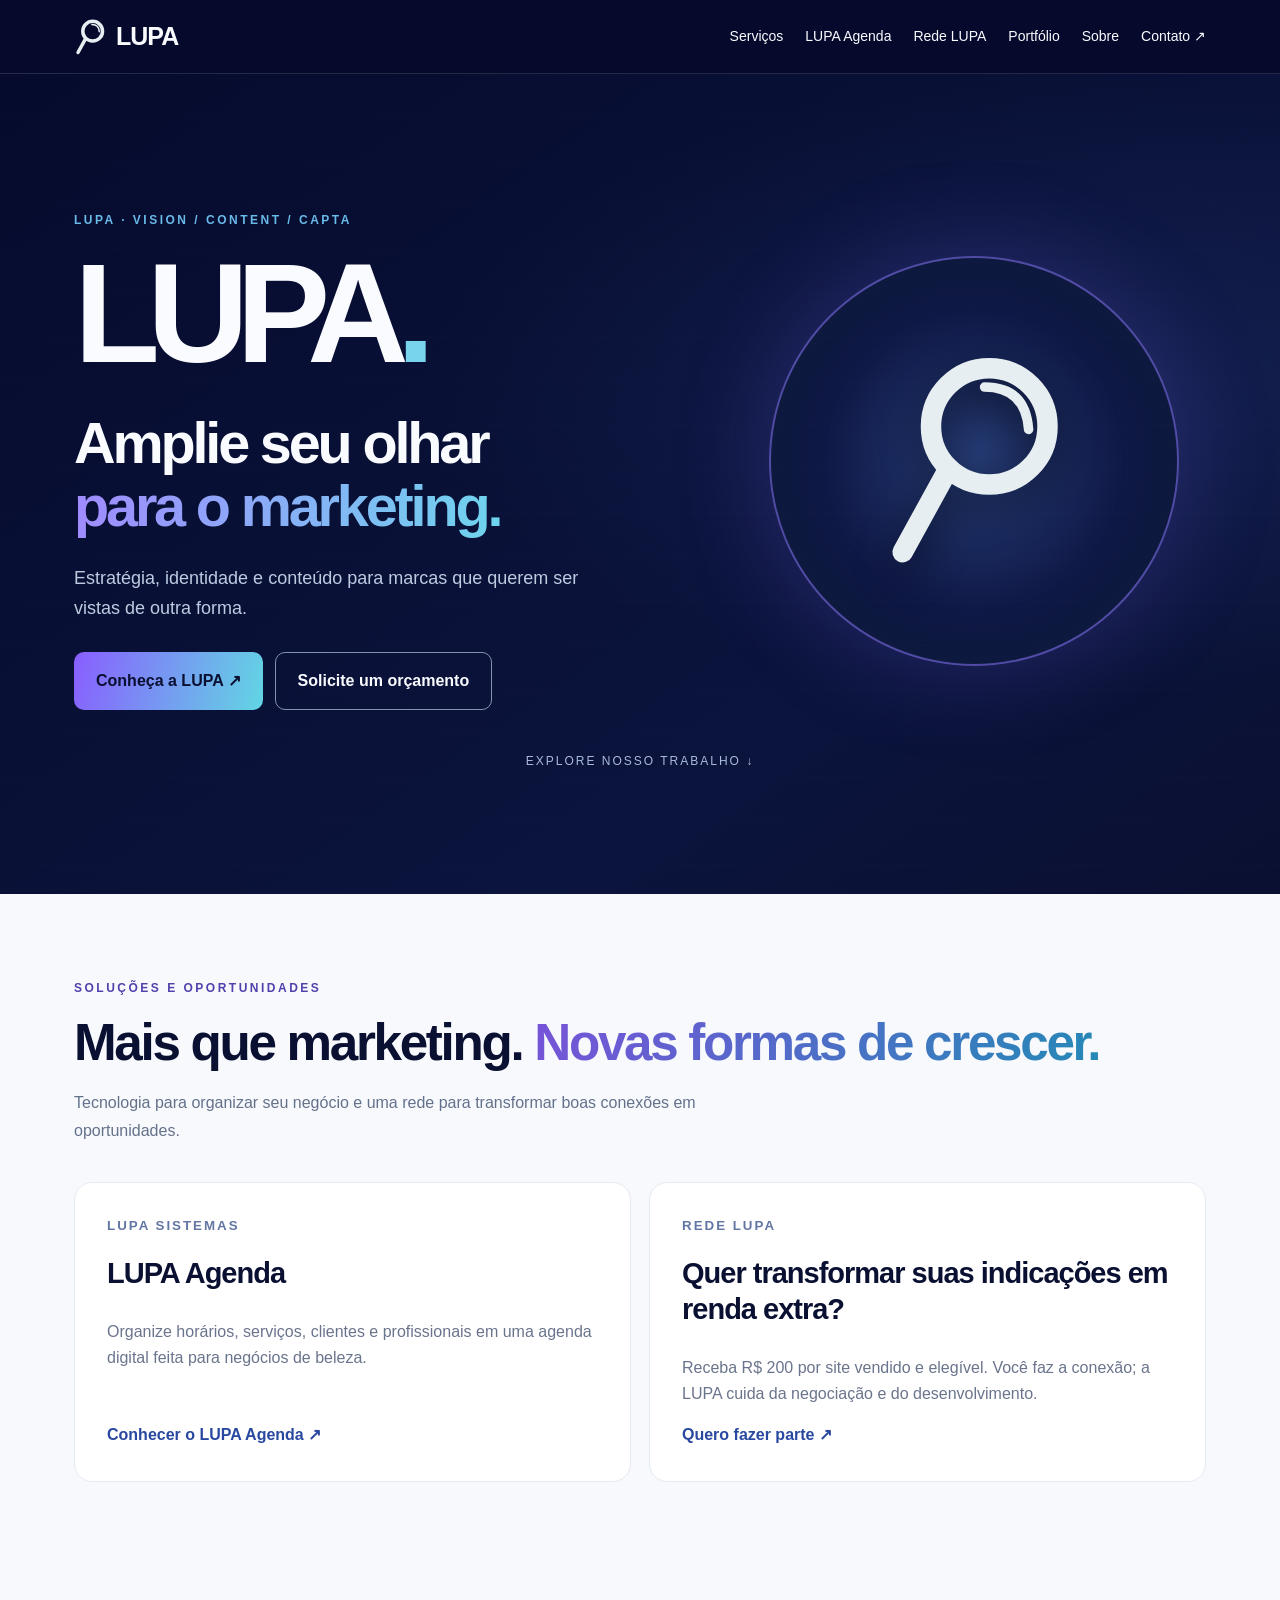
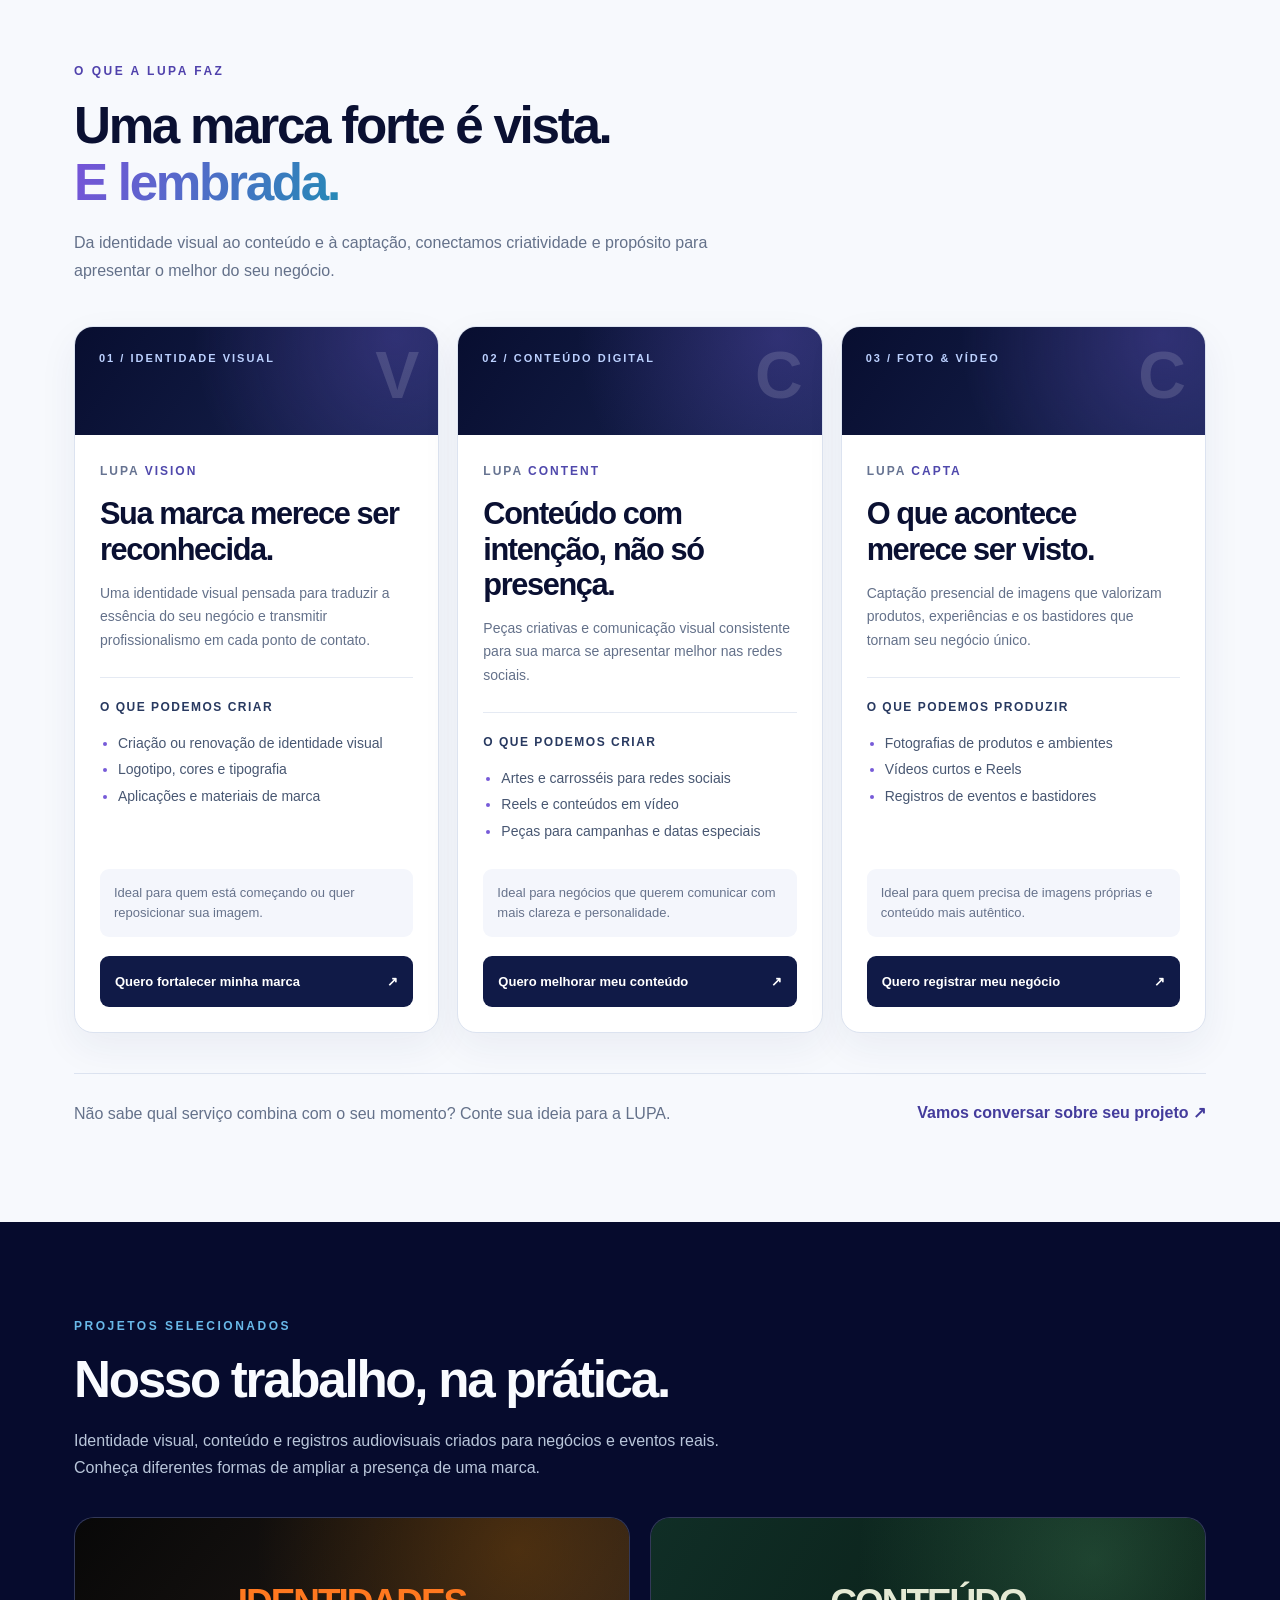
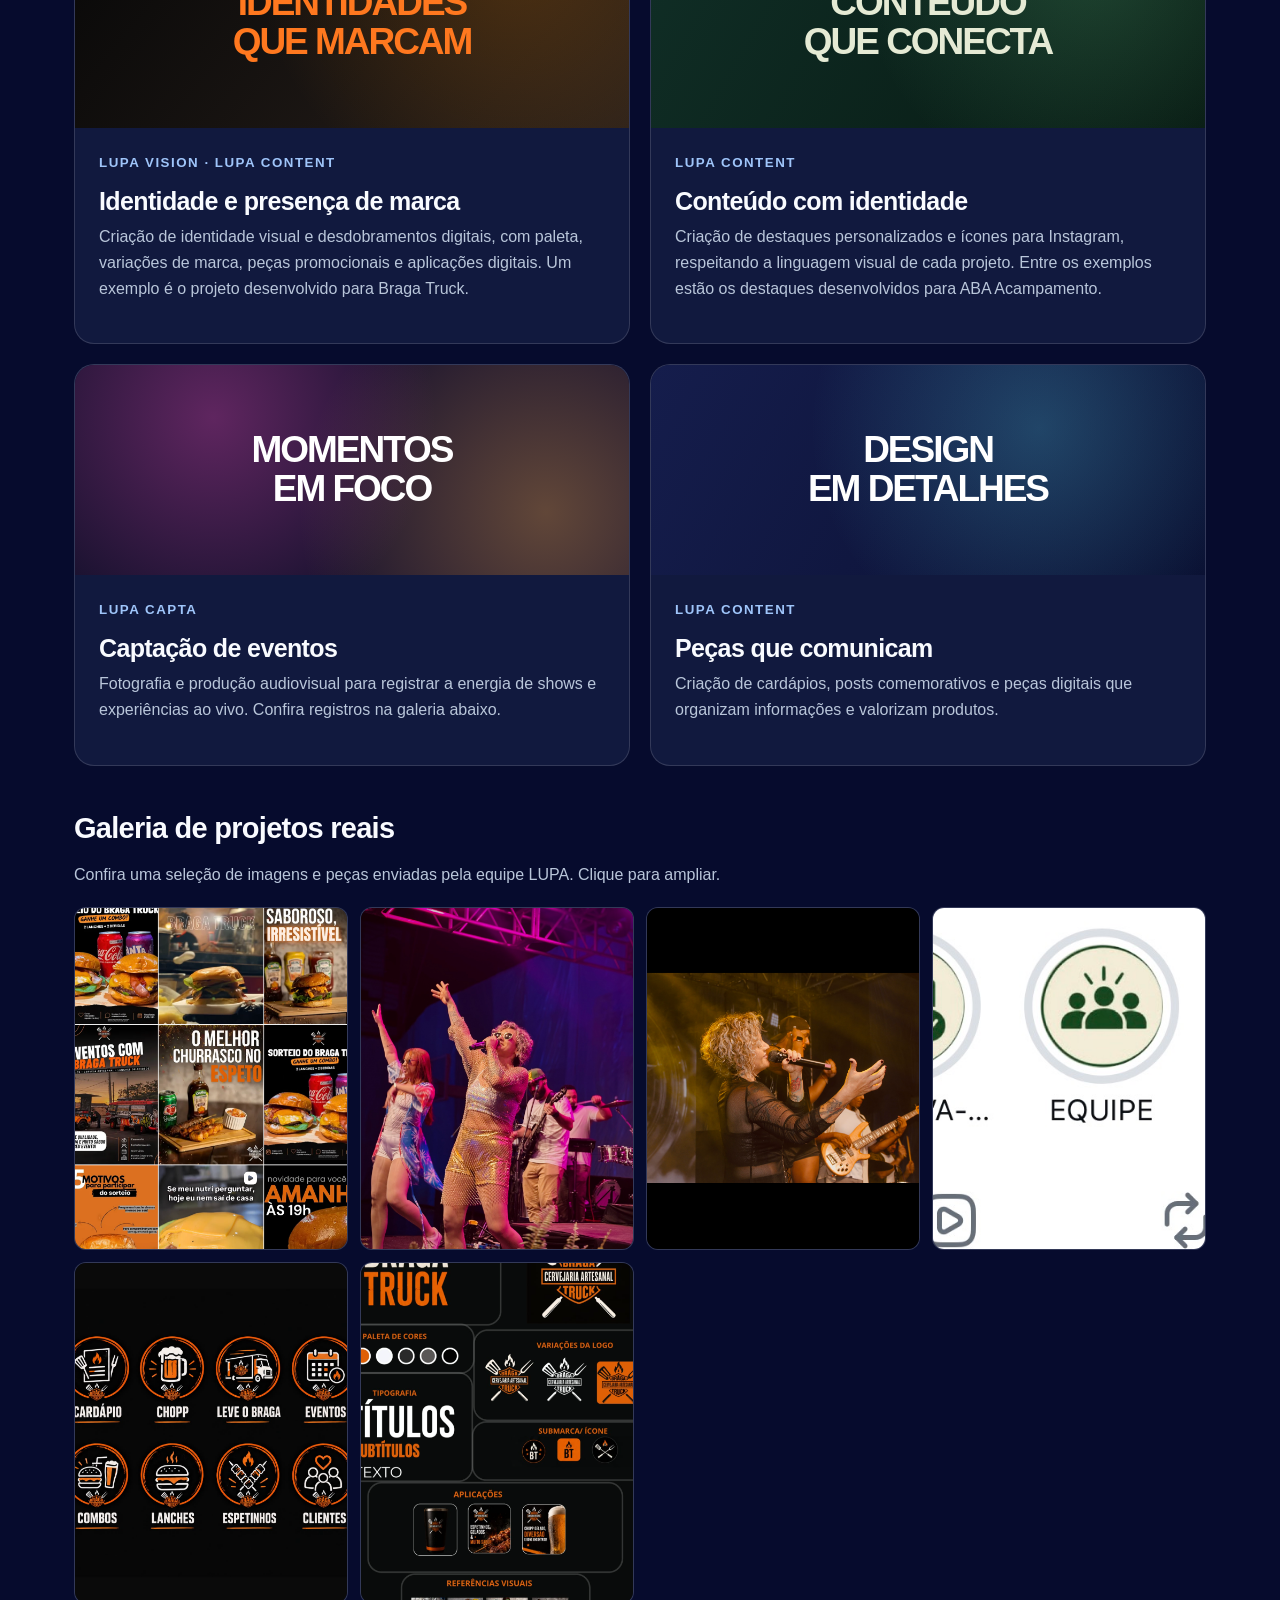
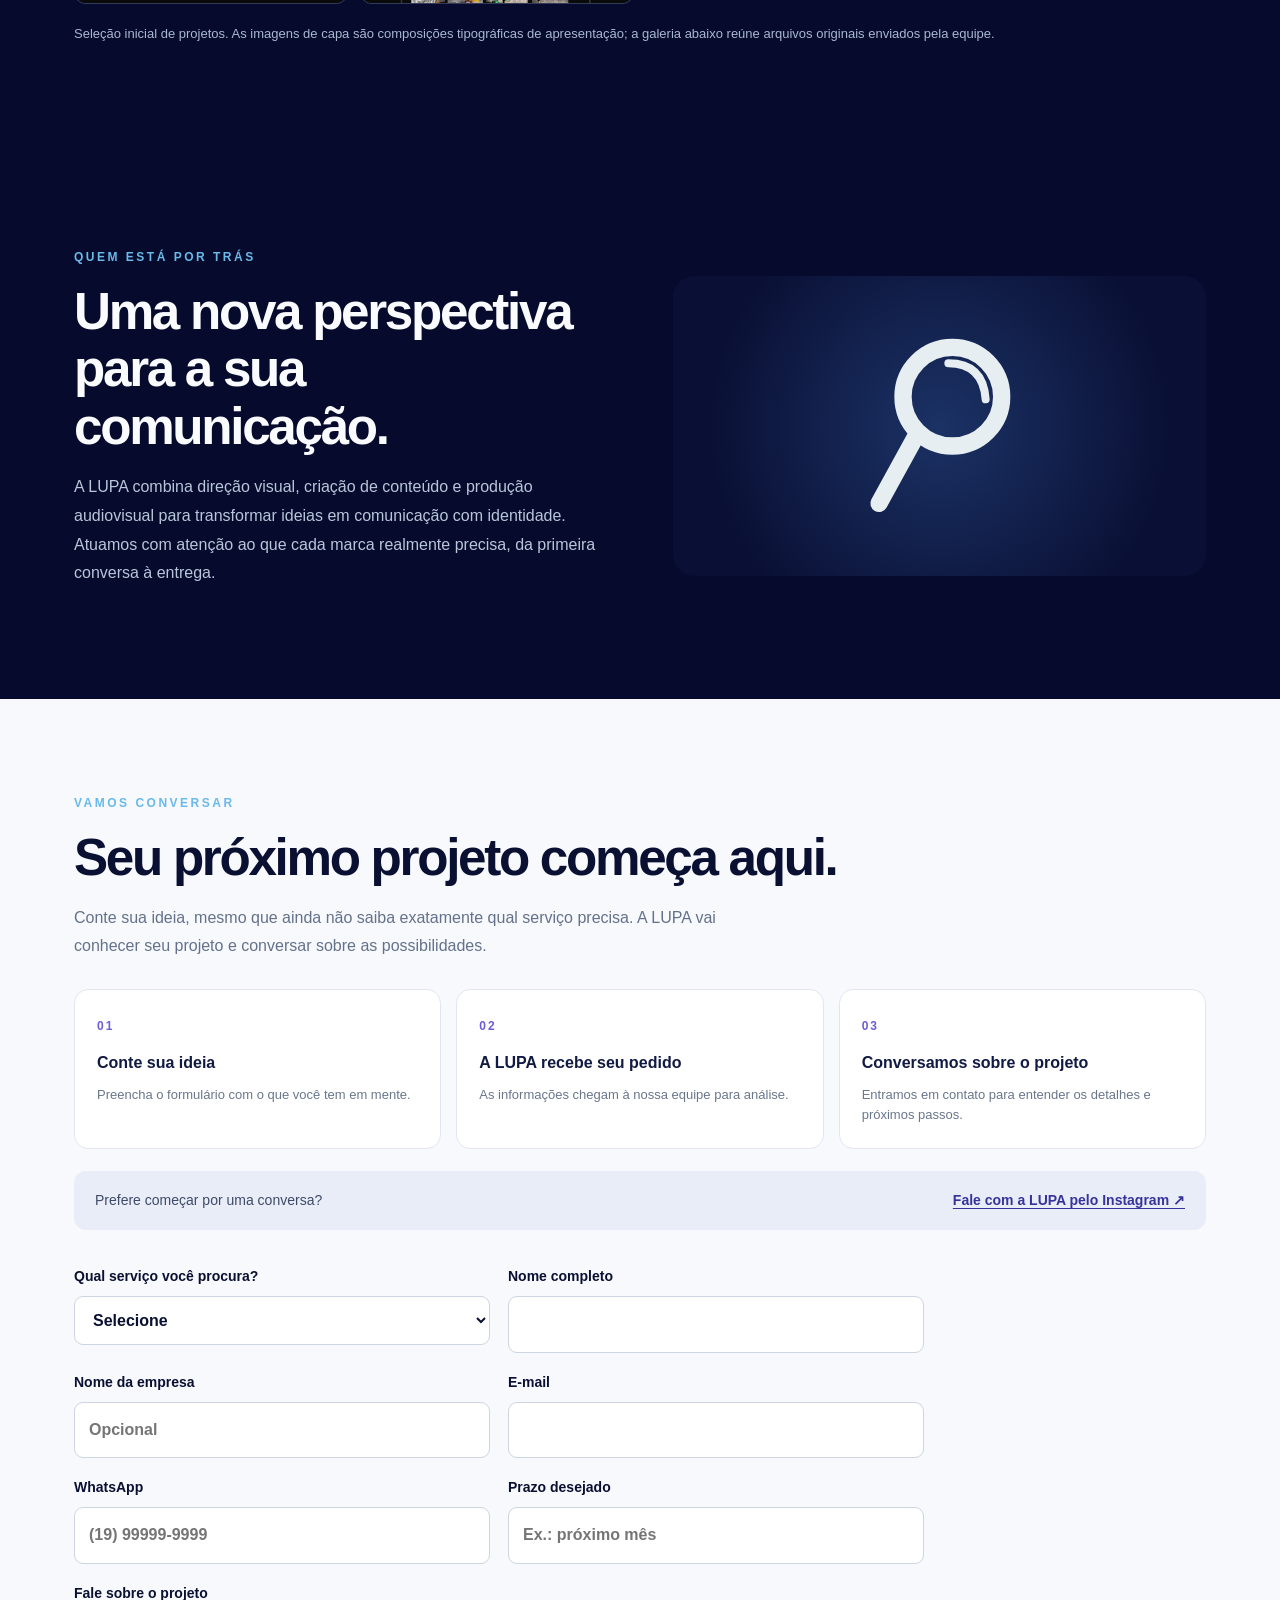
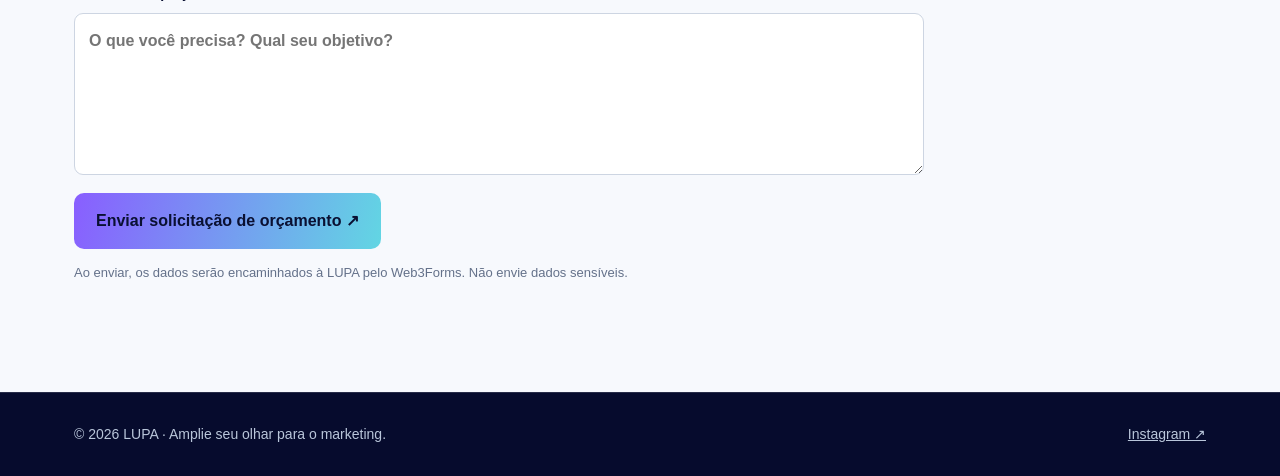
==== commit e2b41704: "Remove public site price; keep R$ 200 partner commission" ====
--- a/index.html
+++ b/index.html
@@ -3,7 +3,7 @@
 :root{--navy:#060b2d;--blue:#69b9e9;--white:#f9fbff;--muted:#b9c6da}*{box-sizing:border-box}html{scroll-behavior:smooth}body{margin:0;font-family:Inter,Arial,sans-serif;background:var(--navy);color:white}a{color:inherit;text-decoration:none}button,input,textarea,select{font:inherit}header{position:sticky;top:0;z-index:5;background:#060b2df0;backdrop-filter:blur(15px);border-bottom:1px solid #ffffff18}.nav{max-width:1180px;margin:auto;padding:18px 24px;display:flex;align-items:center;justify-content:space-between;gap:24px}.brand{display:flex;align-items:center;gap:10px;font-size:25px;font-weight:900;letter-spacing:-1px}.brand img{width:35px;height:42px;object-fit:contain}.navlinks{display:flex;gap:26px;align-items:center;font-size:14px}.navlinks a:hover{color:var(--blue)}.button{display:inline-flex;align-items:center;justify-content:center;background:linear-gradient(105deg,#895eff,#62d6e3);border:0;border-radius:9px;padding:14px 21px;font-weight:750;color:#060b2d;cursor:pointer}.button.outline{background:transparent;color:white;border:1px solid #8293b0}.wrap{max-width:1180px;margin:auto;padding:0 24px}.hero{min-height:690px;display:grid;grid-template-columns:1.15fr .85fr;gap:40px;align-items:center;padding-top:55px;padding-bottom:90px}.eyebrow{text-transform:uppercase;letter-spacing:3px;color:#9dbefa;font-size:12px;font-weight:800}.hero h1{font-size:clamp(45px,6vw,84px);line-height:1.04;letter-spacing:-.065em;margin:24px 0}.gradient{background:linear-gradient(100deg,#a18aff,#6ed5ed);-webkit-background-clip:text;background-clip:text;color:transparent}.lead{color:var(--muted);font-size:18px;line-height:1.75;max-width:570px}.actions{display:flex;gap:12px;flex-wrap:wrap;margin-top:30px}.orb{width:min(100%,410px);aspect-ratio:1;border-radius:50%;margin:auto;background:radial-gradient(circle at 50% 50%,#15235a,#080d35 65%);border:4px solid transparent;background-clip:padding-box;position:relative;display:grid;place-items:center;box-shadow:0 0 100px #6656ef2b}.orb:before{content:"";position:absolute;inset:-5px;border-radius:50%;background:linear-gradient(130deg,#8e5fff,#5ce0e1);z-index:-1}.orb img{width:53%;filter:drop-shadow(0 8px 18px #0005)}section{padding:95px 0}.light{background:#f7f9fd;color:#0a1032}.section-title{font-size:clamp(32px,4vw,55px);letter-spacing:-.045em;line-height:1.12;margin:15px 0 18px}.sub{color:#66718b;line-height:1.7;max-width:650px}.cards{display:grid;grid-template-columns:repeat(3,1fr);gap:18px;margin-top:38px}.card{background:white;border:1px solid #e5e9f1;border-radius:18px;padding:32px;min-height:260px;display:flex;flex-direction:column}.card small{font-weight:800;color:#6376a3;letter-spacing:2px}.card h3{font-size:29px;margin:18px 0 12px;letter-spacing:-1px}.card p{color:#6a748c;line-height:1.6}.card a{margin-top:auto;color:#2948a0;font-weight:750}.portfolio{border:1px solid #ffffff35;background:linear-gradient(120deg,#111a46,#0c1236);padding:44px;border-radius:20px;margin-top:30px}.portfolio p{color:var(--muted);line-height:1.7}.about{display:grid;grid-template-columns:1fr 1fr;gap:65px;align-items:center}.about p{line-height:1.8;color:#b9c6da}.about-visual{border-radius:22px;min-height:300px;background:radial-gradient(circle at 50% 50%,#1b3265,#0a1035 75%);display:grid;place-items:center}.about-visual img{height:200px}.quote{background:#f7f9fd;color:#0a1032}.formgrid{display:grid;grid-template-columns:1fr 1fr;gap:16px}.formgrid label{font-size:13px;font-weight:700;display:flex;flex-direction:column;gap:7px}.formgrid input,.formgrid select,.formgrid textarea{width:100%;border:1px solid #cdd5e2;background:white;padding:13px;border-radius:9px;color:#0a1032}.wide{grid-column:1/-1}.note{font-size:13px;color:#66718b}.formbox{max-width:850px;margin-top:35px}footer{padding:32px 24px;border-top:1px solid #ffffff20;color:#b9c6da}.foot{display:flex;justify-content:space-between;gap:20px;flex-wrap:wrap}.foot a{text-decoration:underline} @media(max-width:760px){.navlinks{gap:12px;font-size:12px}.navlinks a:nth-child(1),.navlinks a:nth-child(2){display:none}.hero{grid-template-columns:1fr;min-height:auto;padding-top:55px}.orb{max-width:270px}.cards,.about{grid-template-columns:1fr}.about{gap:30px}.formgrid{grid-template-columns:1fr}.hero h1{font-size:48px}section{padding:65px 0}.portfolio{padding:26px}} 
 .portfolio-intro{color:#b9c6da;max-width:690px;line-height:1.7}.work-grid{display:grid;grid-template-columns:repeat(2,minmax(0,1fr));gap:20px;margin-top:36px}.work-card{background:#11193e;border:1px solid #ffffff24;border-radius:20px;overflow:hidden;display:flex;flex-direction:column}.work-art{min-height:210px;display:flex;align-items:center;justify-content:center;padding:32px;position:relative;overflow:hidden}.work-art span{position:relative;z-index:1;font-size:clamp(23px,3vw,37px);font-weight:900;letter-spacing:-.055em;text-align:center;line-height:1.05}.work-art.orange{background:radial-gradient(circle at 80% 15%,#ff8a0035,transparent 55%),linear-gradient(130deg,#080808,#29201b);color:#ff781f}.work-art.green{background:radial-gradient(circle at 80% 20%,#6fcf8d35,transparent 50%),linear-gradient(120deg,#102e26,#071912);color:#e5ead4}.work-art.stage{background:radial-gradient(circle at 25% 25%,#ef4fc255,transparent 50%),radial-gradient(circle at 85% 70%,#f6b24d55,transparent 50%),#17112e;color:#fff}.work-art.blue{background:radial-gradient(circle at 70% 30%,#59d5eb40,transparent 55%),linear-gradient(120deg,#151d4c,#0a1032);color:#fff}.work-info{padding:24px;flex:1;display:flex;flex-direction:column}.work-info small{color:#9fc5fa;letter-spacing:1.5px;font-weight:800}.work-info h3{font-size:25px;margin:12px 0 7px}.work-info p{color:#b9c6da;line-height:1.6;margin:0 0 18px}.work-links{display:flex;flex-wrap:wrap;gap:14px;margin-top:auto}.work-links a{color:#9edaf9;font-weight:700;font-size:14px;text-decoration:underline;text-underline-offset:4px}.work-note{color:#a9b8d1;font-size:13px;line-height:1.6;margin-top:20px}@media(max-width:700px){.work-grid{grid-template-columns:1fr}.work-art{min-height:185px}}.work-gallery{margin-top:44px}.work-gallery h3{font-size:29px;margin-bottom:8px}.work-gallery p{color:#b9c6da;line-height:1.6}.work-gallery-grid{display:grid;grid-template-columns:repeat(4,minmax(0,1fr));gap:12px;margin-top:20px}.work-gallery-grid a{display:block;aspect-ratio:4/5;background:#141b3e;border:1px solid #ffffff22;border-radius:12px;overflow:hidden}.work-gallery-grid img{width:100%;height:100%;object-fit:cover;transition:transform .2s}.work-gallery-grid a:hover img{transform:scale(1.04)}@media(max-width:700px){.work-gallery-grid{grid-template-columns:repeat(2,minmax(0,1fr))}}.hero-cover{position:relative;min-height:calc(100svh - 80px);min-height:max(650px,calc(100svh - 80px));display:flex;flex-direction:column;justify-content:center;overflow:hidden;background:radial-gradient(ellipse at 85% 38%,#273b7850,transparent 43%),linear-gradient(145deg,#060b2d,#0b143d 70%,#0a1031)}.hero-cover:after{content:"";position:absolute;inset:0;pointer-events:none;background:linear-gradient(transparent 96%,#ffffff09 97%);background-size:100% 44px;opacity:.17}.hero-cover-inner{display:grid;grid-template-columns:1.15fr .85fr;gap:38px;align-items:center;width:100%;padding-top:85px;padding-bottom:85px}.hero-cover-copy{position:relative;z-index:1}.hero-cover-brand{font-size:clamp(70px,11vw,156px);line-height:.9;font-weight:900;letter-spacing:-.09em;margin:20px 0 34px}.hero-cover-dot{color:#77d4ec}.hero-cover h1{font-size:clamp(36px,4.5vw,68px);letter-spacing:-.055em;line-height:1.1;margin:0 0 24px}.hero-cover-copy>p{color:#bdcbe1;font-size:18px;line-height:1.7;max-width:510px}.hero-cover-symbol{display:grid;place-items:center}.hero-cover-halo{width:min(100%,410px);aspect-ratio:1;border-radius:50%;display:grid;place-items:center;border:2px solid #8b7aff8c;background:radial-gradient(circle,#263d77 0%,#101a48 50%,#0a1135 73%);box-shadow:0 0 100px #8067ff38, inset 0 0 65px #5cc9eb14}.hero-cover-halo img{width:58%;height:58%;object-fit:contain;filter:drop-shadow(0 14px 20px #0007)}.hero-cover-scroll{position:relative;z-index:1;align-self:center;font-size:12px;letter-spacing:2px;text-transform:uppercase;color:#a8bbdb;padding:0 16px 27px}.hero-cover-scroll:hover{color:#fff}@media(max-width:780px){.hero-cover{min-height:calc(100svh - 72px)}.hero-cover-inner{grid-template-columns:1fr;padding-top:65px;padding-bottom:30px;gap:22px}.hero-cover-brand{font-size:clamp(78px,19vw,130px);margin:15px 0 25px}.hero-cover h1{font-size:clamp(38px,8vw,58px)}.hero-cover-symbol{grid-row:1}.hero-cover-halo{width:104px;box-shadow:0 0 35px #8067ff25}.hero-cover-halo img{width:49%;height:49%}.hero-cover-copy>p{font-size:16px}.hero-cover-scroll{padding-bottom:22px}}.work-gallery-grid .portfolio-profile-crop{display:block;position:relative;aspect-ratio:4/5;background:#141b3e;border:1px solid #ffffff22;border-radius:12px;overflow:hidden}.work-gallery-grid .portfolio-profile-crop img{position:absolute;top:0;left:0;width:100%;height:145%;object-fit:cover;object-position:top;transition:none}.work-gallery-grid .portfolio-profile-crop:hover img{transform:none}/* Refinamento mobile e galeria: priorizar as artes, sem molduras de captura */.work-gallery-grid a img{object-fit:cover;object-position:center;transform:scale(1.16)}.work-gallery-grid a:hover img{transform:scale(1.2)}@media(max-width:780px){.hero-cover-symbol{display:none!important}.hero-cover-inner{display:block;padding-top:72px;padding-bottom:72px}.hero-cover-brand{font-size:clamp(68px,17vw,104px);margin:18px 0 28px}.hero-cover{min-height:calc(100svh - 72px)}.hero-cover-copy{max-width:100%}}.services-premium{background:#f5f7fc}.services-premium .section-title{max-width:850px}.services-accent{background:linear-gradient(110deg,#7753d8,#2589b6);-webkit-background-clip:text;background-clip:text;color:transparent}.services-premium-grid{display:grid;grid-template-columns:repeat(3,minmax(0,1fr));gap:18px;margin-top:42px}.service-premium-card{display:flex;flex-direction:column;min-width:0;overflow:hidden;border:1px solid #dce3f0;border-radius:19px;background:#fff;box-shadow:0 14px 38px #1c2b5910;transition:transform .2s,box-shadow .2s}.service-premium-card:hover{transform:translateY(-4px);box-shadow:0 20px 42px #1c2b5920}.service-premium-top{min-height:108px;display:flex;align-items:flex-start;justify-content:space-between;gap:12px;padding:22px 24px;background:radial-gradient(circle at 88% 8%,#6755c957,transparent 60%),linear-gradient(125deg,#080e30,#182451);color:#bcd1ff}.service-premium-top>span:first-child{font-size:11px;letter-spacing:2px;font-weight:800}.service-premium-mark{font-size:66px;font-weight:900;line-height:.8;color:#ffffff24;letter-spacing:-5px}.service-premium-body{padding:27px 25px 25px;display:flex;flex-direction:column;flex:1}.service-premium-name{font-size:12px;font-weight:700;letter-spacing:2px;color:#667391}.service-premium-name strong{color:#4f48ac}.service-premium-body h3{font-size:clamp(24px,2.4vw,31px);line-height:1.14;letter-spacing:-.045em;margin:15px 0}.service-premium-body p{color:#64718a;line-height:1.7;font-size:14px;margin:0}.service-premium-divider{height:1px;background:#e5eaf3;margin:24px 0 20px}.service-premium-body h4{font-size:12px;letter-spacing:1.5px;text-transform:uppercase;margin:0 0 12px;color:#283960}.service-premium-body ul{padding-left:18px;margin:0 0 24px;color:#485772;font-size:14px;line-height:1.9}.service-premium-body li::marker{color:#775bd8}.service-premium-fit{color:#67738c;background:#f4f6fc;border-radius:9px;padding:14px;font-size:13px;line-height:1.55;margin-top:auto}.service-premium-body>a{display:flex;align-items:center;justify-content:space-between;gap:10px;background:#101a47;color:#fff;border-radius:9px;margin-top:19px;padding:15px;font-size:13px;font-weight:800;transition:background .2s}.service-premium-body>a:hover{background:#443c9c}.services-premium-footer{display:flex;align-items:center;justify-content:space-between;gap:22px;border-top:1px solid #dce3f0;margin-top:40px;padding-top:26px}.services-premium-footer p{margin:0;color:#64718a;line-height:1.6}.services-premium-footer a{font-weight:800;color:#443c9c;white-space:nowrap}@media(max-width:950px){.services-premium-grid{grid-template-columns:1fr;max-width:630px;margin-left:auto;margin-right:auto}.service-premium-top{min-height:82px}.service-premium-body h3{font-size:29px}.services-premium-footer{flex-direction:column;align-items:flex-start}.services-premium-footer a{white-space:normal}}@media(max-width:480px){.service-premium-body{padding:23px 20px}.service-premium-top{padding:20px}.service-premium-body h3{font-size:27px}.services-premium-grid{margin-top:28px}}.contact-steps{display:grid;grid-template-columns:repeat(3,minmax(0,1fr));gap:15px;margin-top:30px}.contact-steps>div{background:#fff;border:1px solid #e1e6f1;border-radius:14px;padding:22px}.contact-steps span{font-size:12px;font-weight:900;letter-spacing:2px;color:#6d5dd6}.contact-steps strong{display:block;font-size:16px;margin-top:12px;color:#111a42}.contact-steps p{font-size:13px;line-height:1.6;color:#69768c;margin:8px 0 0}.contact-alternative{display:flex;align-items:center;justify-content:space-between;gap:15px;margin:22px 0 0;padding:18px 21px;border-radius:12px;background:#e9edf8;color:#3e4a69;font-size:14px}.contact-alternative a{font-weight:800;color:#37339b;text-decoration:underline;text-underline-offset:3px}@media(max-width:700px){.contact-steps{grid-template-columns:1fr}.contact-steps>div{padding:17px}.contact-alternative{align-items:flex-start;flex-direction:column}}.mobile-menu{display:none}section[id]{scroll-margin-top:78px}@media(max-width:760px){.nav{padding:12px 18px;min-height:65px}.brand{font-size:23px}.brand img{width:29px;height:36px}.navlinks{display:none}.mobile-menu{display:block;position:relative}.mobile-menu summary{list-style:none;display:flex;align-items:center;gap:9px;cursor:pointer;color:#fff;font-size:13px;font-weight:800;border:1px solid #ffffff35;border-radius:9px;padding:10px 12px;min-height:44px}.mobile-menu summary::-webkit-details-marker{display:none}.mobile-menu summary span{font-size:17px}.mobile-menu-links{position:absolute;right:0;top:calc(100% + 12px);width:min(275px,calc(100vw - 36px));background:#111a43;border:1px solid #ffffff30;border-radius:14px;padding:9px;box-shadow:0 15px 35px #0006;display:flex;flex-direction:column;z-index:15}.mobile-menu-links a{display:block;padding:13px 12px;font-size:14px;border-radius:8px;color:#f4f6ff}.mobile-menu-links a:hover{background:#ffffff14}section[id]{scroll-margin-top:66px}.hero-cover{min-height:calc(100svh - 65px)}.hero-cover-inner{padding-top:56px;padding-bottom:44px}.hero-cover-brand{font-size:clamp(66px,17vw,100px);margin:16px 0 24px}.hero-cover h1{font-size:clamp(35px,8.5vw,51px);overflow-wrap:normal}.hero-cover .actions{gap:11px}.hero-cover .actions .button{min-height:48px;text-align:center}.hero-cover-scroll{padding-bottom:17px}.work-gallery-grid{gap:10px}.work-gallery-grid a{border-radius:9px}.formgrid input,.formgrid select,.formgrid textarea{font-size:16px;min-height:48px}.formgrid textarea{min-height:120px}.formgrid button[type=submit]{width:100%;min-height:50px}.section-title{overflow-wrap:break-word}}@media(max-width:390px){.hero-cover .actions{flex-direction:column;align-items:stretch}.hero-cover .actions .button{width:100%}.hero-cover-brand{font-size:clamp(60px,16vw,72px)}.work-info{padding:20px}.work-gallery-grid{gap:8px}}</style><link rel="stylesheet" href="assets/site.css?v=20261113"><script src="assets/site.js?v=20261113" defer></script></head><body>
 <a class="skip" href="#conteudo">Pular para o conteúdo</a><header><nav class="nav" aria-label="Principal"><a class="brand" href="./"><img src="assets/simbolo-lupa.svg" alt="Símbolo LUPA">LUPA</a><div class="navlinks"><a href="./#servicos">Serviços</a><a href="lupa-agenda.html">LUPA Agenda</a><a href="rede-lupa.html">Rede LUPA</a><a href="./#portfolio">Portfólio</a><a href="./#sobre">Sobre</a><a href="./#orcamento">Contato ↗</a></div><details class="mobile-menu"><summary>Menu ☰</summary><div class="mobile-menu-links"><a href="./#servicos">Serviços</a><a href="lupa-agenda.html">LUPA Agenda</a><a href="rede-lupa.html">Rede LUPA</a><a href="./#portfolio">Portfólio</a><a href="./#sobre">Sobre</a><a href="./#orcamento">Contato ↗</a></div></details></nav></header><main id="conteudo"><section id="inicio" class="hero-cover"><div class="wrap hero-cover-inner"><div class="hero-cover-copy"><div class="eyebrow">LUPA · VISION / CONTENT / CAPTA</div><div class="hero-cover-brand">LUPA<span class="hero-cover-dot">.</span></div><h1>Amplie seu olhar<br><span class="gradient">para o marketing.</span></h1><p>Estratégia, identidade e conteúdo para marcas que querem ser vistas de outra forma.</p><div class="actions"><a class="button" href="#servicos">Conheça a LUPA ↗</a><a class="button outline" href="#orcamento">Solicite um orçamento</a></div></div><div class="hero-cover-symbol" aria-hidden="true"><div class="hero-cover-halo"><img src="assets/simbolo-lupa.svg" alt=""></div></div></div><a class="hero-cover-scroll" href="#servicos">Explore nosso trabalho ↓</a></section>
-<section id="solucoes-lupa" class="light" style="padding:85px 0"><div class="wrap"><div class="eyebrow">SOLUÇÕES E OPORTUNIDADES</div><h2 class="section-title">Mais que marketing. <span class="services-accent">Novas formas de crescer.</span></h2><p class="sub">Tecnologia para organizar seu negócio e uma rede para transformar boas conexões em oportunidades.</p><div class="cards" style="grid-template-columns:repeat(auto-fit,minmax(260px,1fr))"><article class="card"><small>LUPA SISTEMAS</small><h3>LUPA Agenda</h3><p>Organize horários, serviços, clientes e profissionais em uma agenda digital feita para negócios de beleza.</p><a href="lupa-agenda.html">Conhecer o LUPA Agenda ↗</a></article><article class="card"><small>REDE LUPA</small><h3>Quer transformar suas indicações em renda extra?</h3><p>Receba R$ 200 por site de R$ 1.200 vendido. Você faz a conexão; a LUPA cuida da negociação e do desenvolvimento.</p><a href="rede-lupa.html">Quero fazer parte ↗</a></article></div></div></section><section id="servicos" class="light services-premium"><div class="wrap"><div class="eyebrow">O que a LUPA faz</div><h2 class="section-title">Uma marca forte é vista.<br><span class="services-accent">E lembrada.</span></h2><p class="sub">Da identidade visual ao conteúdo e à captação, conectamos criatividade e propósito para apresentar o melhor do seu negócio.</p><div class="services-premium-grid"><article class="service-premium-card"><div class="service-premium-top"><span>01 / IDENTIDADE VISUAL</span><span class="service-premium-mark">V</span></div><div class="service-premium-body"><div class="service-premium-name">LUPA <strong>VISION</strong></div><h3>Sua marca merece ser reconhecida.</h3><p>Uma identidade visual pensada para traduzir a essência do seu negócio e transmitir profissionalismo em cada ponto de contato.</p><div class="service-premium-divider"></div><h4>O que podemos criar</h4><ul><li>Criação ou renovação de identidade visual</li><li>Logotipo, cores e tipografia</li><li>Aplicações e materiais de marca</li></ul><div class="service-premium-fit">Ideal para quem está começando ou quer reposicionar sua imagem.</div><a href="#orcamento" data-service="Vision">Quero fortalecer minha marca <span aria-hidden="true">↗</span></a></div></article><article class="service-premium-card"><div class="service-premium-top"><span>02 / CONTEÚDO DIGITAL</span><span class="service-premium-mark">C</span></div><div class="service-premium-body"><div class="service-premium-name">LUPA <strong>CONTENT</strong></div><h3>Conteúdo com intenção, não só presença.</h3><p>Peças criativas e comunicação visual consistente para sua marca se apresentar melhor nas redes sociais.</p><div class="service-premium-divider"></div><h4>O que podemos criar</h4><ul><li>Artes e carrosséis para redes sociais</li><li>Reels e conteúdos em vídeo</li><li>Peças para campanhas e datas especiais</li></ul><div class="service-premium-fit">Ideal para negócios que querem comunicar com mais clareza e personalidade.</div><a href="#orcamento" data-service="Content">Quero melhorar meu conteúdo <span aria-hidden="true">↗</span></a></div></article><article class="service-premium-card"><div class="service-premium-top"><span>03 / FOTO &amp; VÍDEO</span><span class="service-premium-mark">C</span></div><div class="service-premium-body"><div class="service-premium-name">LUPA <strong>CAPTA</strong></div><h3>O que acontece merece ser visto.</h3><p>Captação presencial de imagens que valorizam produtos, experiências e os bastidores que tornam seu negócio único.</p><div class="service-premium-divider"></div><h4>O que podemos produzir</h4><ul><li>Fotografias de produtos e ambientes</li><li>Vídeos curtos e Reels</li><li>Registros de eventos e bastidores</li></ul><div class="service-premium-fit">Ideal para quem precisa de imagens próprias e conteúdo mais autêntico.</div><a href="#orcamento" data-service="Capta">Quero registrar meu negócio <span aria-hidden="true">↗</span></a></div></article></div><div class="services-premium-footer"><p>Não sabe qual serviço combina com o seu momento? Conte sua ideia para a LUPA.</p><a href="#orcamento">Vamos conversar sobre seu projeto ↗</a></div></div></section>
+<section id="solucoes-lupa" class="light" style="padding:85px 0"><div class="wrap"><div class="eyebrow">SOLUÇÕES E OPORTUNIDADES</div><h2 class="section-title">Mais que marketing. <span class="services-accent">Novas formas de crescer.</span></h2><p class="sub">Tecnologia para organizar seu negócio e uma rede para transformar boas conexões em oportunidades.</p><div class="cards" style="grid-template-columns:repeat(auto-fit,minmax(260px,1fr))"><article class="card"><small>LUPA SISTEMAS</small><h3>LUPA Agenda</h3><p>Organize horários, serviços, clientes e profissionais em uma agenda digital feita para negócios de beleza.</p><a href="lupa-agenda.html">Conhecer o LUPA Agenda ↗</a></article><article class="card"><small>REDE LUPA</small><h3>Quer transformar suas indicações em renda extra?</h3><p>Receba R$ 200 por site vendido e elegível. Você faz a conexão; a LUPA cuida da negociação e do desenvolvimento.</p><a href="rede-lupa.html">Quero fazer parte ↗</a></article></div></div></section><section id="servicos" class="light services-premium"><div class="wrap"><div class="eyebrow">O que a LUPA faz</div><h2 class="section-title">Uma marca forte é vista.<br><span class="services-accent">E lembrada.</span></h2><p class="sub">Da identidade visual ao conteúdo e à captação, conectamos criatividade e propósito para apresentar o melhor do seu negócio.</p><div class="services-premium-grid"><article class="service-premium-card"><div class="service-premium-top"><span>01 / IDENTIDADE VISUAL</span><span class="service-premium-mark">V</span></div><div class="service-premium-body"><div class="service-premium-name">LUPA <strong>VISION</strong></div><h3>Sua marca merece ser reconhecida.</h3><p>Uma identidade visual pensada para traduzir a essência do seu negócio e transmitir profissionalismo em cada ponto de contato.</p><div class="service-premium-divider"></div><h4>O que podemos criar</h4><ul><li>Criação ou renovação de identidade visual</li><li>Logotipo, cores e tipografia</li><li>Aplicações e materiais de marca</li></ul><div class="service-premium-fit">Ideal para quem está começando ou quer reposicionar sua imagem.</div><a href="#orcamento" data-service="Vision">Quero fortalecer minha marca <span aria-hidden="true">↗</span></a></div></article><article class="service-premium-card"><div class="service-premium-top"><span>02 / CONTEÚDO DIGITAL</span><span class="service-premium-mark">C</span></div><div class="service-premium-body"><div class="service-premium-name">LUPA <strong>CONTENT</strong></div><h3>Conteúdo com intenção, não só presença.</h3><p>Peças criativas e comunicação visual consistente para sua marca se apresentar melhor nas redes sociais.</p><div class="service-premium-divider"></div><h4>O que podemos criar</h4><ul><li>Artes e carrosséis para redes sociais</li><li>Reels e conteúdos em vídeo</li><li>Peças para campanhas e datas especiais</li></ul><div class="service-premium-fit">Ideal para negócios que querem comunicar com mais clareza e personalidade.</div><a href="#orcamento" data-service="Content">Quero melhorar meu conteúdo <span aria-hidden="true">↗</span></a></div></article><article class="service-premium-card"><div class="service-premium-top"><span>03 / FOTO &amp; VÍDEO</span><span class="service-premium-mark">C</span></div><div class="service-premium-body"><div class="service-premium-name">LUPA <strong>CAPTA</strong></div><h3>O que acontece merece ser visto.</h3><p>Captação presencial de imagens que valorizam produtos, experiências e os bastidores que tornam seu negócio único.</p><div class="service-premium-divider"></div><h4>O que podemos produzir</h4><ul><li>Fotografias de produtos e ambientes</li><li>Vídeos curtos e Reels</li><li>Registros de eventos e bastidores</li></ul><div class="service-premium-fit">Ideal para quem precisa de imagens próprias e conteúdo mais autêntico.</div><a href="#orcamento" data-service="Capta">Quero registrar meu negócio <span aria-hidden="true">↗</span></a></div></article></div><div class="services-premium-footer"><p>Não sabe qual serviço combina com o seu momento? Conte sua ideia para a LUPA.</p><a href="#orcamento">Vamos conversar sobre seu projeto ↗</a></div></div></section>
 <section id="portfolio"><div class="wrap"><div class="eyebrow">Projetos selecionados</div><h2 class="section-title">Nosso trabalho, na prática.</h2><p class="portfolio-intro">Identidade visual, conteúdo e registros audiovisuais criados para negócios e eventos reais. Conheça diferentes formas de ampliar a presença de uma marca.</p><div class="work-grid"><article class="work-card"><div class="work-art orange"><span>IDENTIDADES<br>QUE MARCAM</span></div><div class="work-info"><small>LUPA VISION · LUPA CONTENT</small><h3>Identidade e presença de marca</h3><p>Criação de identidade visual e desdobramentos digitais, com paleta, variações de marca, peças promocionais e aplicações digitais. Um exemplo é o projeto desenvolvido para Braga Truck.</p></div></article><article class="work-card"><div class="work-art green"><span>CONTEÚDO<br>QUE CONECTA</span></div><div class="work-info"><small>LUPA CONTENT</small><h3>Conteúdo com identidade</h3><p>Criação de destaques personalizados e ícones para Instagram, respeitando a linguagem visual de cada projeto. Entre os exemplos estão os destaques desenvolvidos para ABA Acampamento.</p></div></article><article class="work-card"><div class="work-art stage"><span>MOMENTOS<br>EM FOCO</span></div><div class="work-info"><small>LUPA CAPTA</small><h3>Captação de eventos</h3><p>Fotografia e produção audiovisual para registrar a energia de shows e experiências ao vivo. Confira registros na galeria abaixo.</p></div></article><article class="work-card"><div class="work-art blue"><span>DESIGN<br>EM DETALHES</span></div><div class="work-info"><small>LUPA CONTENT</small><h3>Peças que comunicam</h3><p>Criação de cardápios, posts comemorativos e peças digitais que organizam informações e valorizam produtos.</p></div></article></div><div class="work-gallery"><h3>Galeria de projetos reais</h3><p>Confira uma seleção de imagens e peças enviadas pela equipe LUPA. Clique para ampliar.</p><div class="work-gallery-grid"><a href="20261107_000827000_iOS.png" target="_blank" rel="noopener noreferrer" aria-label="Ampliar imagem 3 do portfólio"><img src="20261107_000827000_iOS.png" alt="Imagem 3 do portfólio da LUPA" loading="lazy"></a><a href="20261107_001152000_iOS.png" target="_blank" rel="noopener noreferrer" aria-label="Ampliar imagem 4 do portfólio"><img src="20261107_001152000_iOS.png" alt="Imagem 4 do portfólio da LUPA" loading="lazy"></a><a href="20261107_001213000_iOS.png" target="_blank" rel="noopener noreferrer" aria-label="Ampliar imagem 5 do portfólio"><img src="20261107_001213000_iOS.png" alt="Imagem 5 do portfólio da LUPA" loading="lazy"></a><a href="20261107_001548000_iOS.jpg" target="_blank" rel="noopener noreferrer" aria-label="Ampliar imagem 6 do portfólio"><img src="20261107_001548000_iOS.jpg" alt="Imagem 6 do portfólio da LUPA" loading="lazy"></a><a href="20261107_001919000_iOS.png" target="_blank" rel="noopener noreferrer" aria-label="Ampliar imagem 7 do portfólio"><img src="20261107_001919000_iOS.png" alt="Imagem 7 do portfólio da LUPA" loading="lazy"></a><a href="20261107_001929000_iOS.png" target="_blank" rel="noopener noreferrer" aria-label="Ampliar imagem 8 do portfólio"><img src="20261107_001929000_iOS.png" alt="Imagem 8 do portfólio da LUPA" loading="lazy"></a></div></div><p class="work-note">Seleção inicial de projetos. As imagens de capa são composições tipográficas de apresentação; a galeria abaixo reúne arquivos originais enviados pela equipe.</p></div></section>
 <section id="sobre"><div class="wrap about"><div><div class="eyebrow">Quem está por trás</div><h2 class="section-title">Uma nova perspectiva para a sua comunicação.</h2><p>A LUPA combina direção visual, criação de conteúdo e produção audiovisual para transformar ideias em comunicação com identidade. Atuamos com atenção ao que cada marca realmente precisa, da primeira conversa à entrega.</p></div><div class="about-visual"><img src="assets/simbolo-lupa.svg" alt="Símbolo da LUPA"></div></div></section>
 <section id="orcamento" class="quote"><div class="wrap"><div class="eyebrow">Vamos conversar</div><h2 class="section-title">Seu próximo projeto começa aqui.</h2><p class="sub">Conte sua ideia, mesmo que ainda não saiba exatamente qual serviço precisa. A LUPA vai conhecer seu projeto e conversar sobre as possibilidades.</p><div class="contact-steps" aria-label="Como funciona o primeiro contato"><div><span>01</span><strong>Conte sua ideia</strong><p>Preencha o formulário com o que você tem em mente.</p></div><div><span>02</span><strong>A LUPA recebe seu pedido</strong><p>As informações chegam à nossa equipe para análise.</p></div><div><span>03</span><strong>Conversamos sobre o projeto</strong><p>Entramos em contato para entender os detalhes e próximos passos.</p></div></div><div class="contact-alternative"><span>Prefere começar por uma conversa?</span><a href="https://www.instagram.com/lupamarketing_/" target="_blank" rel="noopener noreferrer">Fale com a LUPA pelo Instagram ↗</a></div><div class="formbox"><div id="form-success" role="status" aria-live="polite" hidden style="background:#e9fff4;color:#0a4c37;border-radius:12px;padding:22px;margin:20px 0"><strong>Solicitação enviada com sucesso!</strong><p>Obrigado por entrar em contato com a LUPA. Recebemos seu pedido de orçamento e nossa equipe entrará em contato pelo e-mail ou WhatsApp informado.</p></div><div id="form-error" role="alert" hidden style="background:#fff0f0;color:#8c2222;border-radius:12px;padding:18px;margin:20px 0">Não foi possível confirmar o envio. Tente novamente em instantes.</div><form id="form" class="formgrid" action="https://api.web3forms.com/submit" method="POST"><input type="hidden" name="access_key" value="be40f302-0a38-4d81-be1d-0a4ae62095be"><input type="hidden" name="subject" value="Novo pedido de orçamento — Site LUPA"><input type="hidden" name="from_name" value="Site LUPA"><input type="checkbox" name="botcheck" style="display:none" tabindex="-1" autocomplete="off"><label>Qual serviço você procura?<select id="servico" name="Serviço" required><option value="">Selecione</option><option>Vision</option><option>Content</option><option>Capta</option><option>Sites</option><option>LUPA Agenda</option><option>Rede LUPA</option><option>Não tenho certeza</option></select></label><label>Nome completo<input id="nome" name="Nome" required autocomplete="name"></label><label>Nome da empresa<input id="empresa" name="Empresa" placeholder="Opcional"></label><label>E-mail<input id="email" name="email" type="email" required autocomplete="email"></label><label>WhatsApp<input id="telefone" name="WhatsApp" type="tel" required minlength="10" maxlength="25" autocomplete="tel" placeholder="(19) 99999-9999"></label><label>Prazo desejado<input id="prazo" name="Prazo" placeholder="Ex.: próximo mês"></label><label class="wide">Fale sobre o projeto<textarea id="descricao" name="Descrição do projeto" rows="5" required placeholder="O que você precisa? Qual seu objetivo?"></textarea></label><div class="wide"><button class="button" type="submit">Enviar solicitação de orçamento ↗</button><p class="note">Ao enviar, os dados serão encaminhados à LUPA pelo Web3Forms. Não envie dados sensíveis.</p></div></form></div></div></section></main>
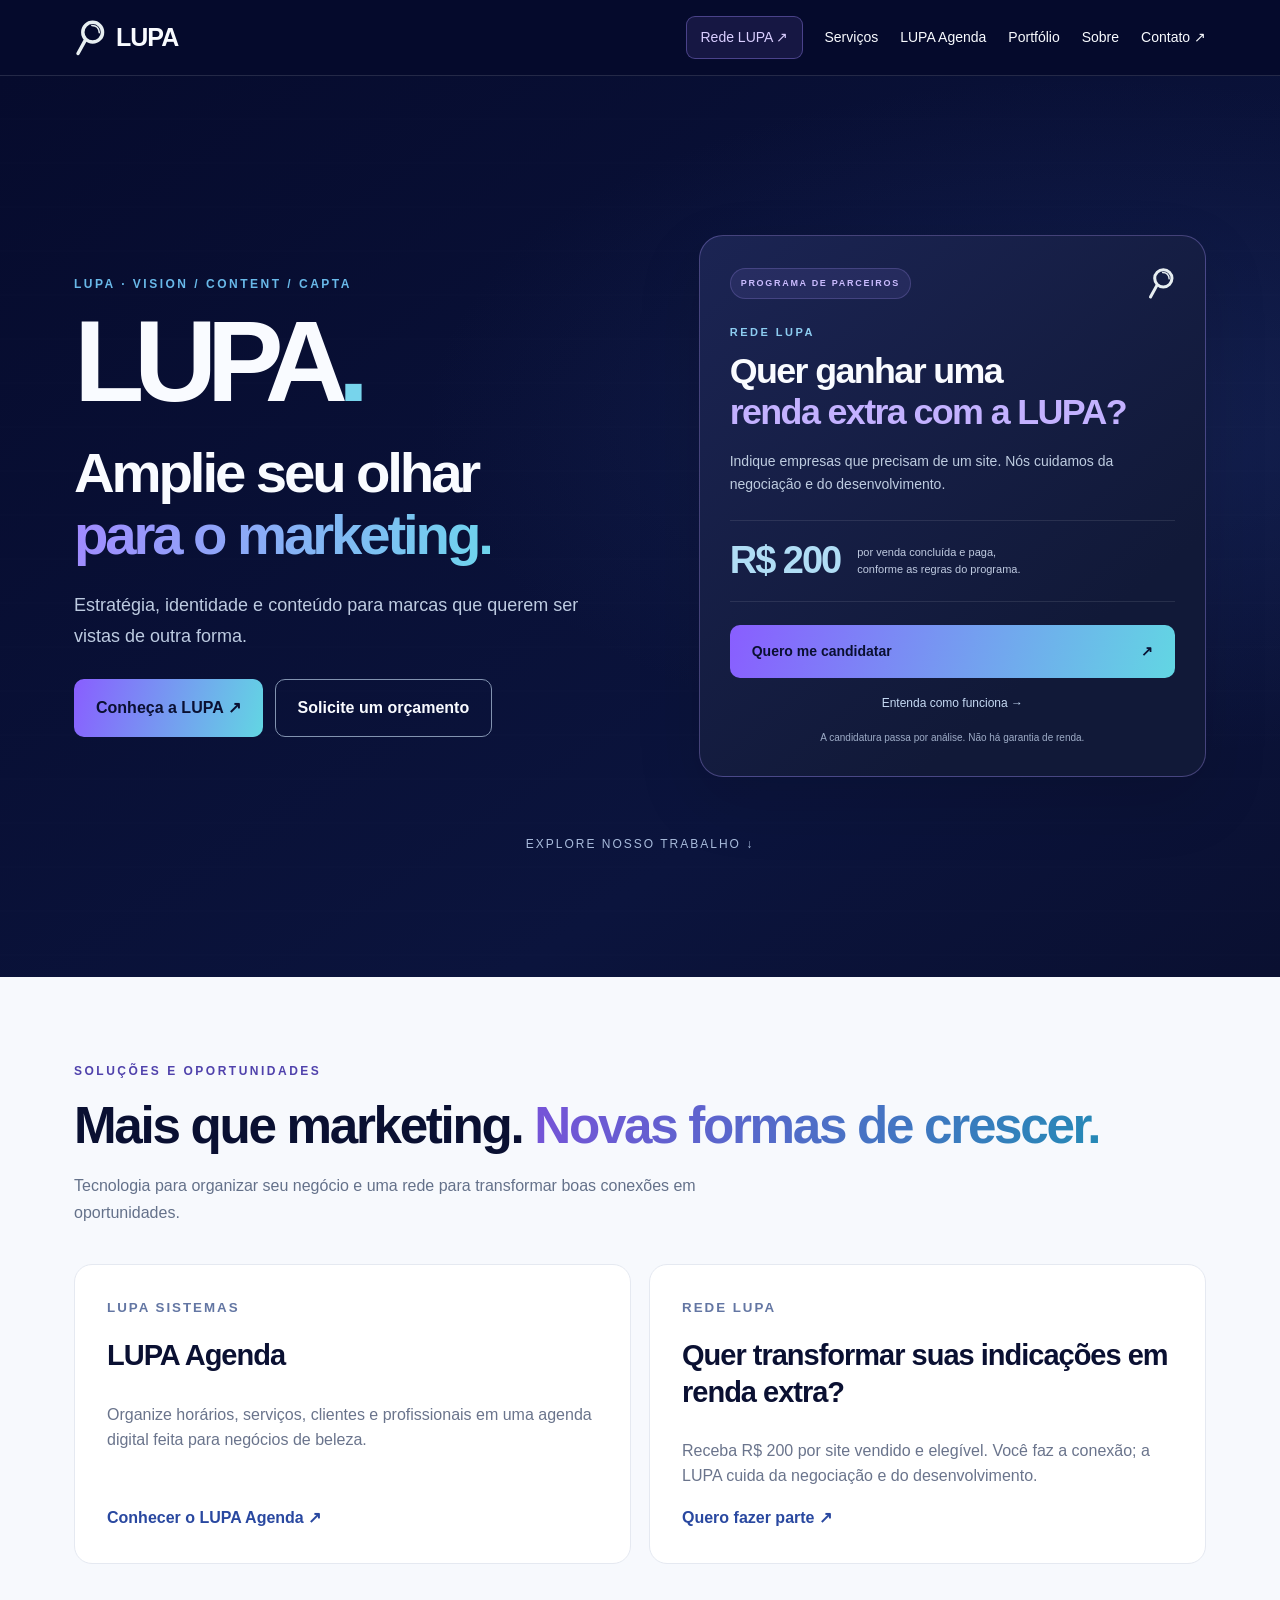
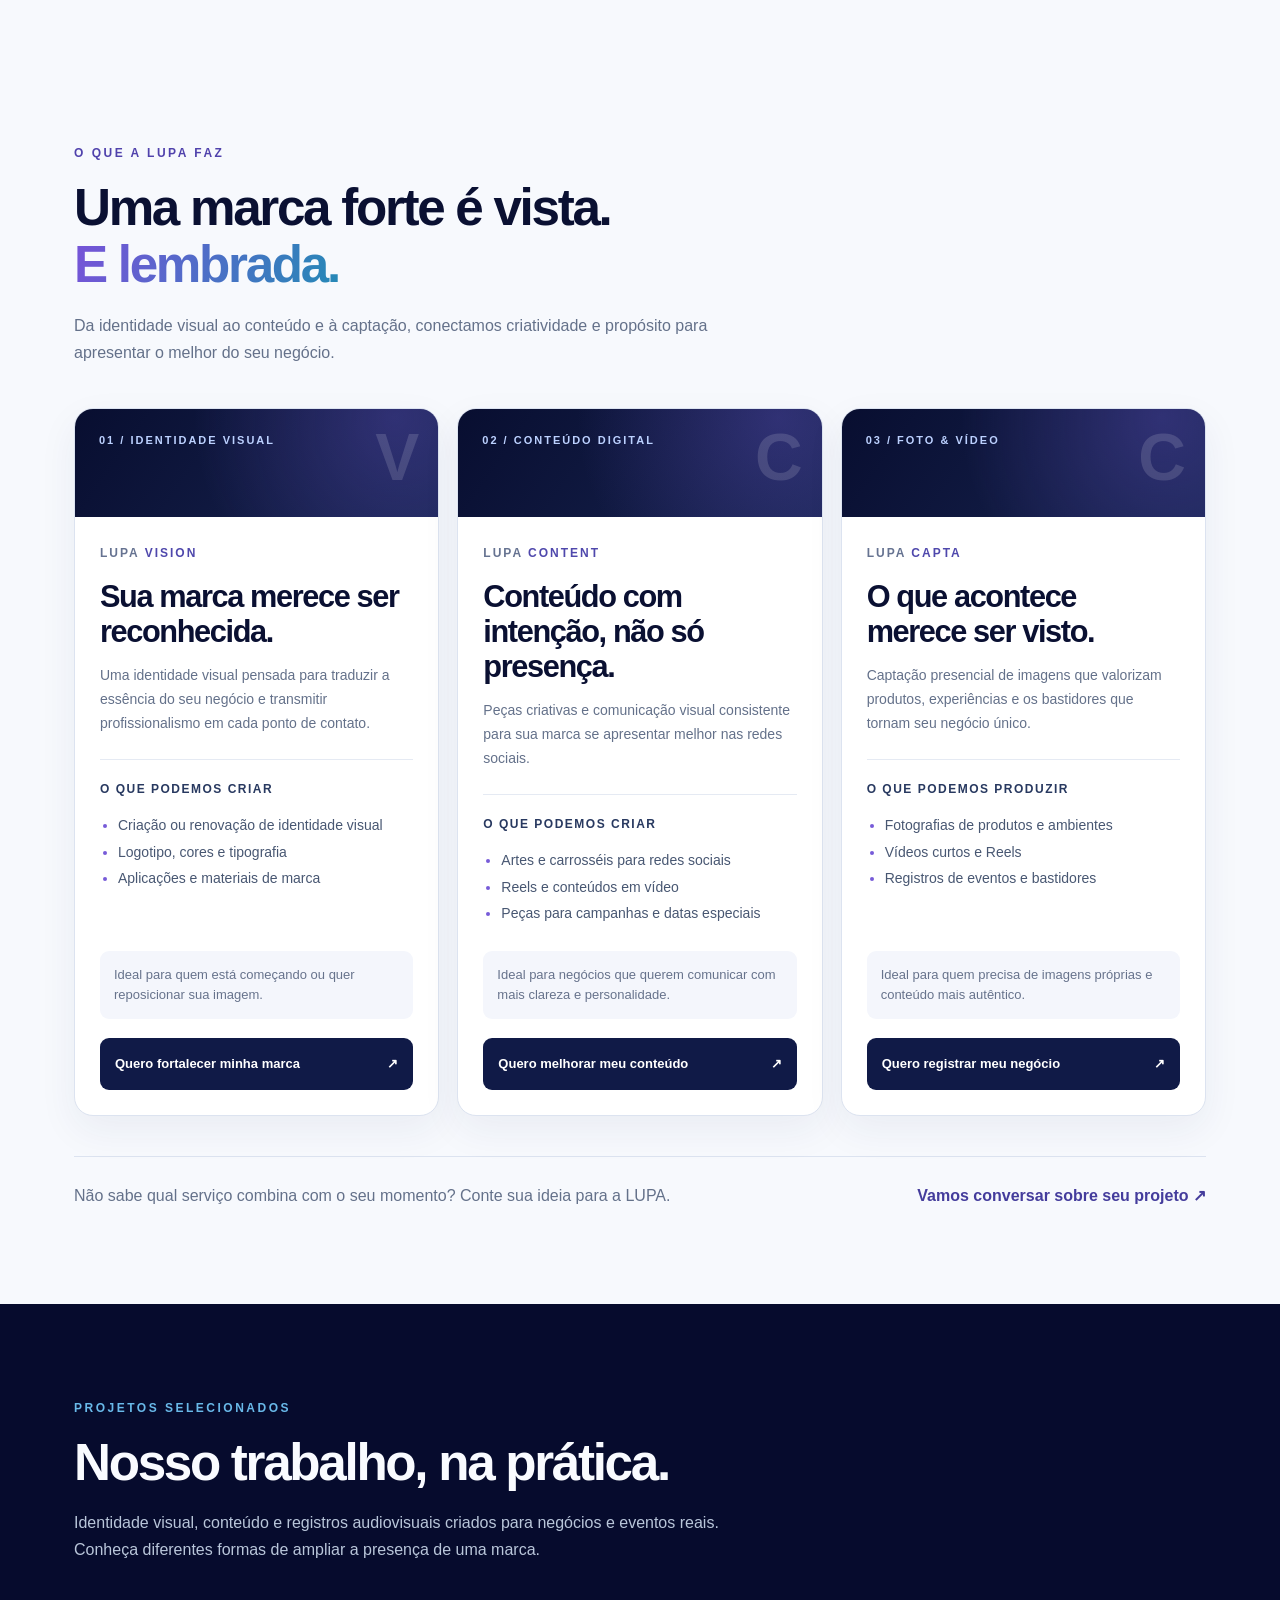
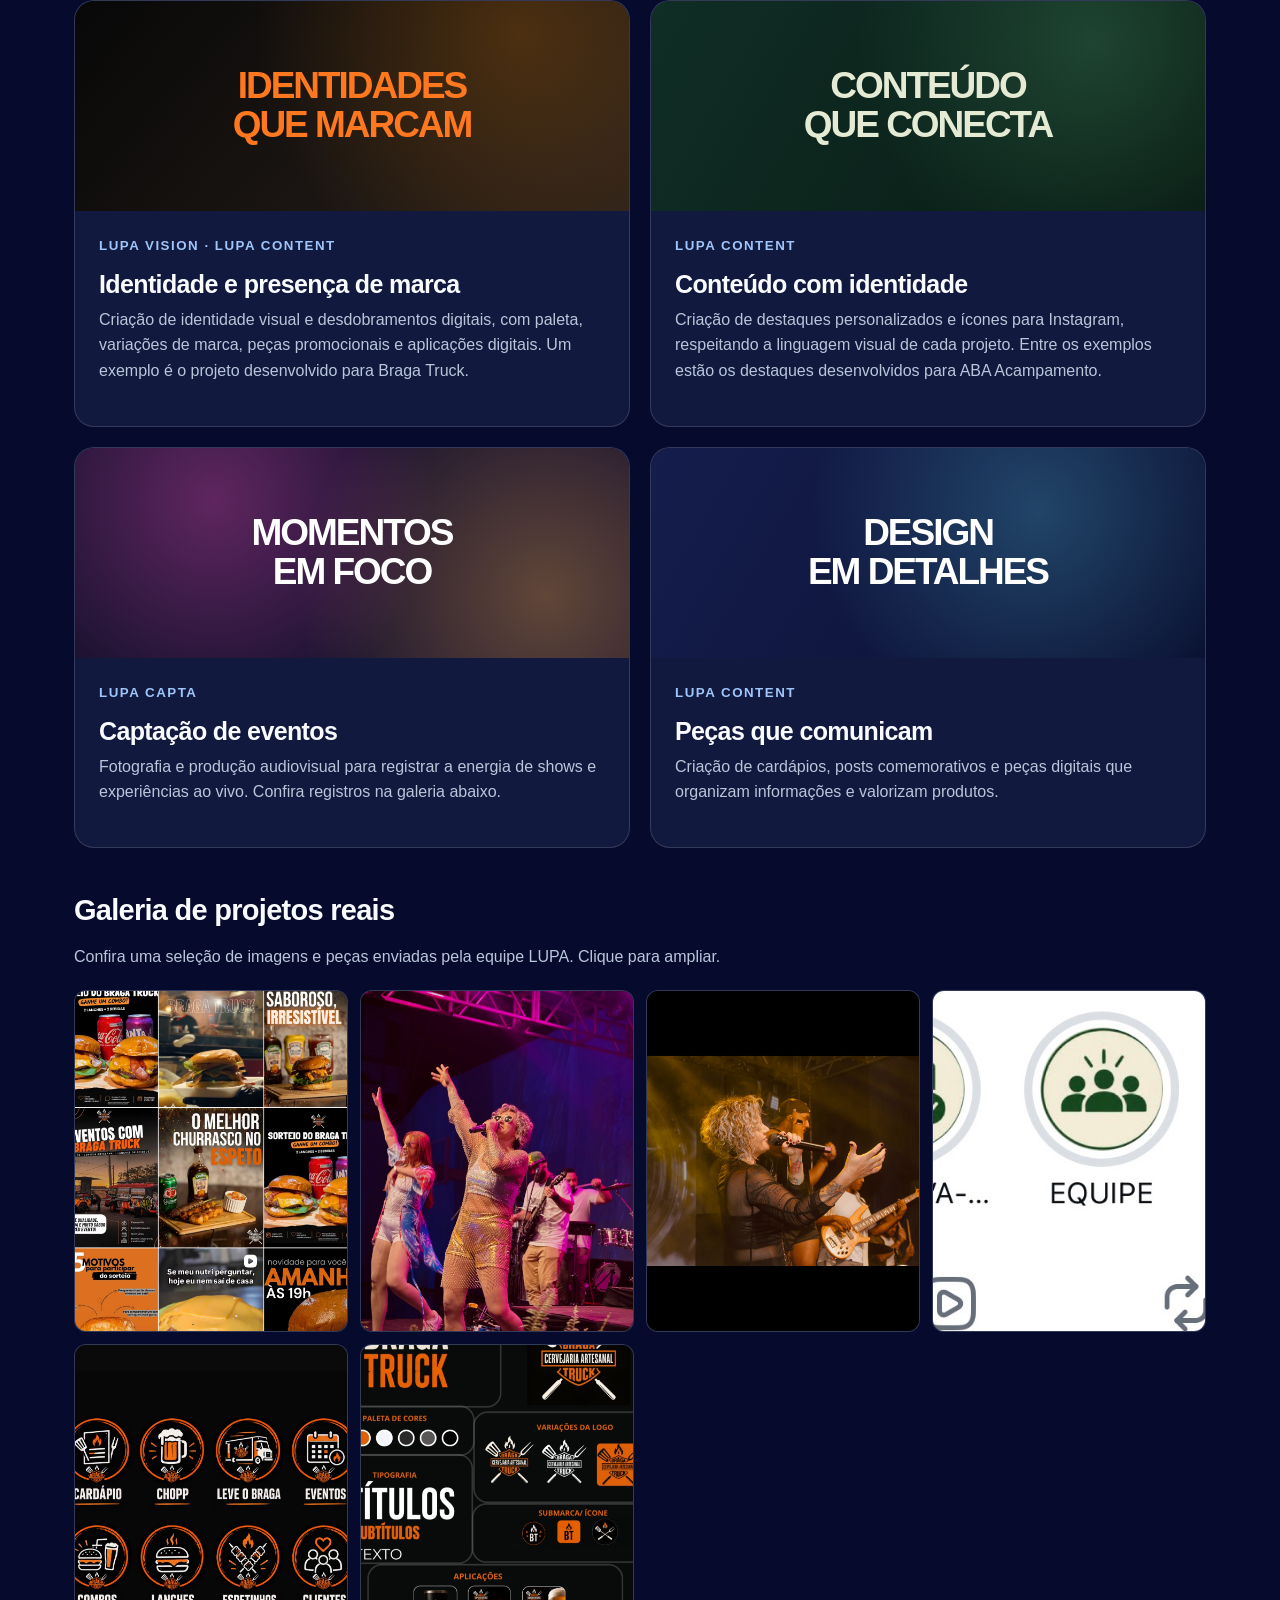
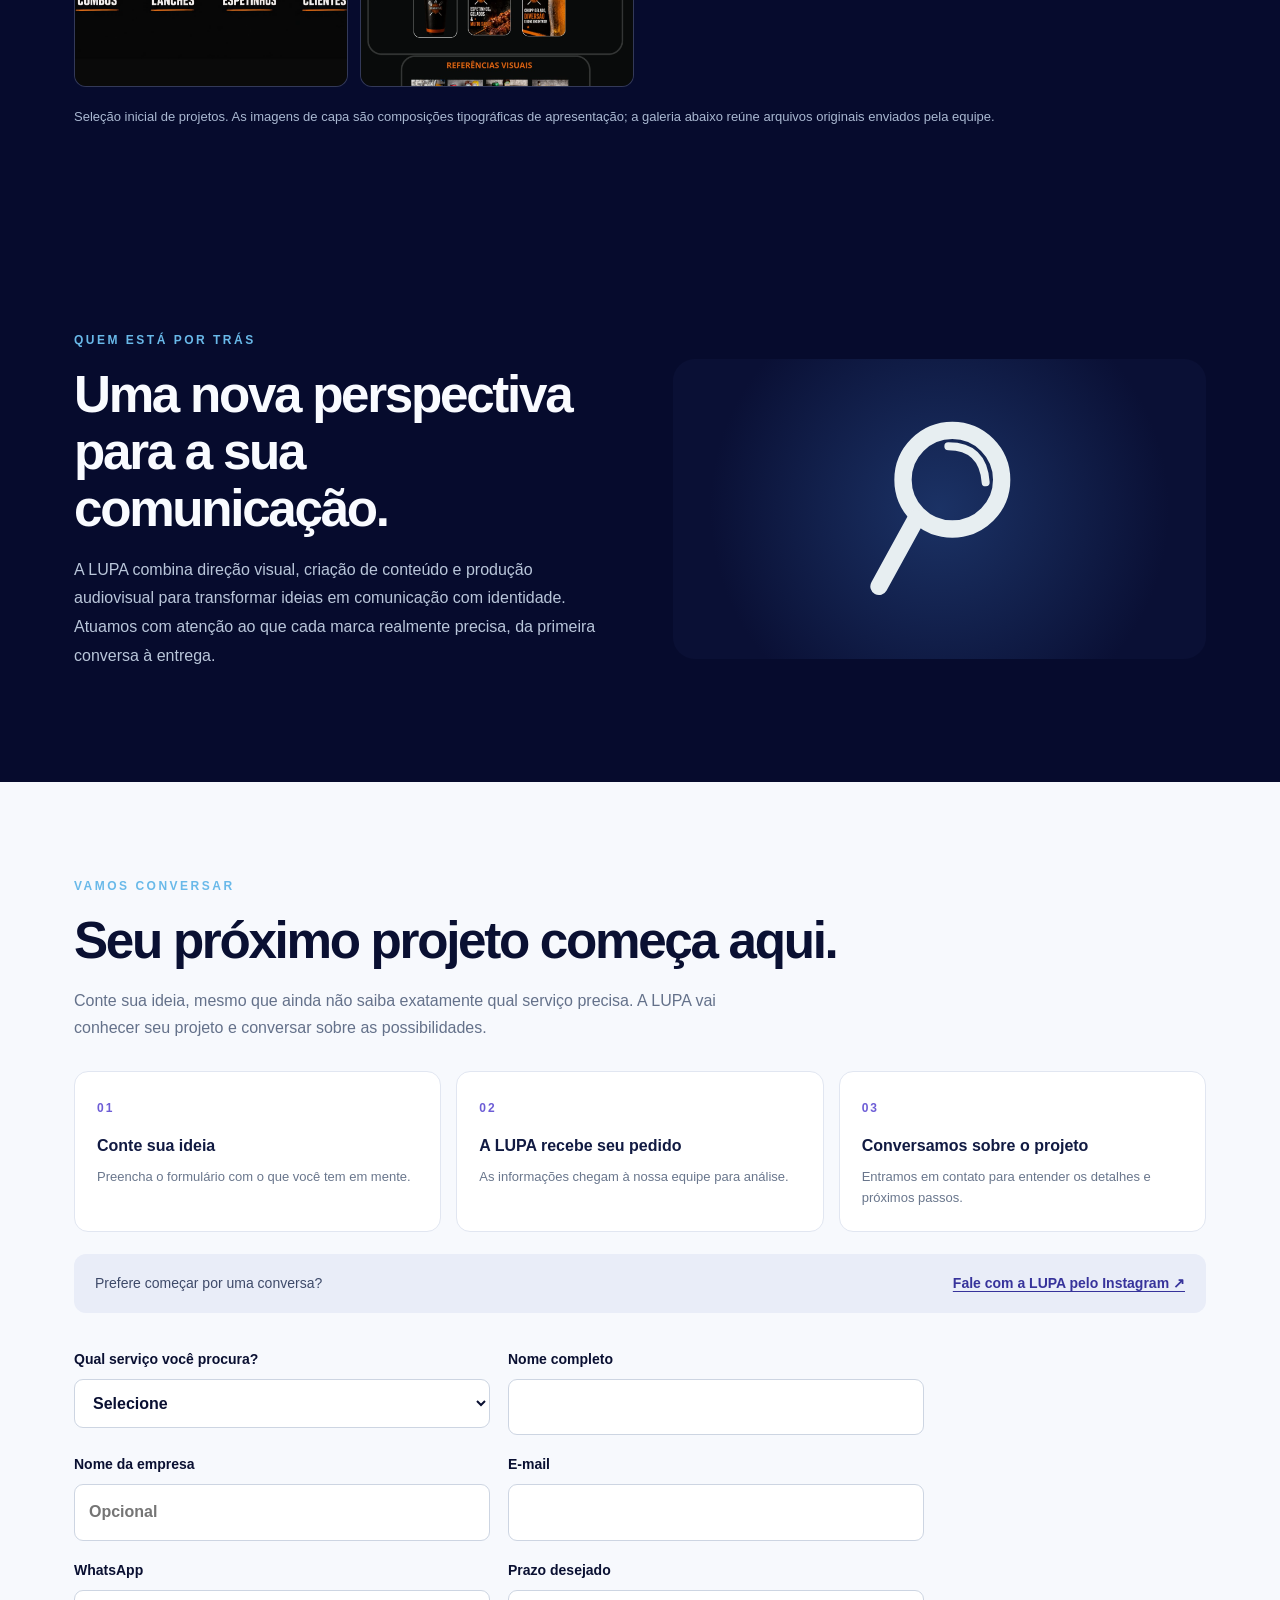
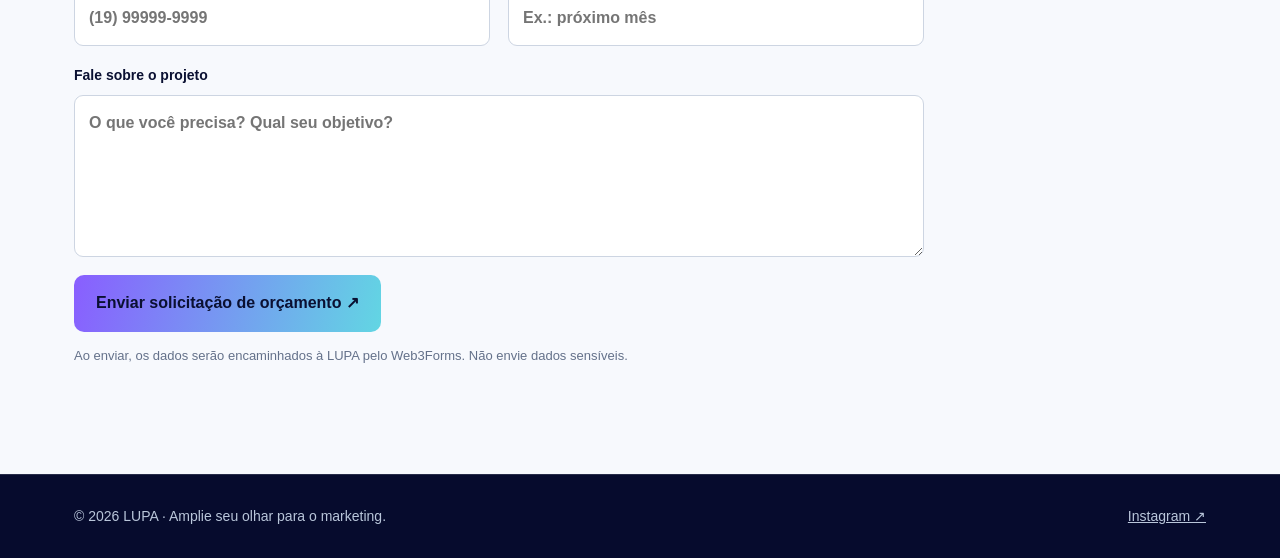
==== commit 5a70bc3d: "Highlight Rede LUPA at the top of the public site" ====
--- a/index.html
+++ b/index.html
@@ -1,8 +1,20 @@
 <!doctype html>
 <html lang="pt-BR"><head><meta charset="utf-8"><meta name="viewport" content="width=device-width, initial-scale=1"><meta name="description" content="LUPA Marketing em Limeira e região: identidade visual, criação de conteúdo para redes sociais, fotografia e vídeo. Conheça LUPA Vision, Content e Capta."><meta name="robots" content="index, follow, max-image-preview:large"><meta name="theme-color" content="#060b2d"><link rel="canonical" href="https://lupamarketingbr-coder.github.io/site-lupa/"><link rel="icon" type="image/svg+xml" href="assets/simbolo-lupa.svg"><meta property="og:type" content="website"><meta property="og:locale" content="pt_BR"><meta property="og:site_name" content="LUPA Marketing"><meta property="og:title" content="LUPA Marketing | Amplie seu olhar para o marketing"><meta property="og:description" content="Identidade visual, conteúdo para redes sociais e captação de foto e vídeo para marcas que querem se destacar."><meta property="og:url" content="https://lupamarketingbr-coder.github.io/site-lupa/"><meta name="twitter:card" content="summary"><meta name="twitter:title" content="LUPA Marketing | Amplie seu olhar para o marketing"><meta name="twitter:description" content="Conheça LUPA Vision, Content e Capta: identidade visual, conteúdo e audiovisual."><script type="application/ld+json">{"@context":"https://schema.org","@type":"Organization","name":"LUPA Marketing","url":"https://lupamarketingbr-coder.github.io/site-lupa/","description":"Agência criativa de identidade visual, conteúdo digital e captação de fotografia e vídeo em Limeira e região.","sameAs":["https://www.instagram.com/lupamarketing_/"],"areaServed":{"@type":"Place","name":"Limeira e região, São Paulo, Brasil"}}</script><title>LUPA Marketing em Limeira | Identidade Visual, Conteúdo e Vídeo</title><style>
 :root{--navy:#060b2d;--blue:#69b9e9;--white:#f9fbff;--muted:#b9c6da}*{box-sizing:border-box}html{scroll-behavior:smooth}body{margin:0;font-family:Inter,Arial,sans-serif;background:var(--navy);color:white}a{color:inherit;text-decoration:none}button,input,textarea,select{font:inherit}header{position:sticky;top:0;z-index:5;background:#060b2df0;backdrop-filter:blur(15px);border-bottom:1px solid #ffffff18}.nav{max-width:1180px;margin:auto;padding:18px 24px;display:flex;align-items:center;justify-content:space-between;gap:24px}.brand{display:flex;align-items:center;gap:10px;font-size:25px;font-weight:900;letter-spacing:-1px}.brand img{width:35px;height:42px;object-fit:contain}.navlinks{display:flex;gap:26px;align-items:center;font-size:14px}.navlinks a:hover{color:var(--blue)}.button{display:inline-flex;align-items:center;justify-content:center;background:linear-gradient(105deg,#895eff,#62d6e3);border:0;border-radius:9px;padding:14px 21px;font-weight:750;color:#060b2d;cursor:pointer}.button.outline{background:transparent;color:white;border:1px solid #8293b0}.wrap{max-width:1180px;margin:auto;padding:0 24px}.hero{min-height:690px;display:grid;grid-template-columns:1.15fr .85fr;gap:40px;align-items:center;padding-top:55px;padding-bottom:90px}.eyebrow{text-transform:uppercase;letter-spacing:3px;color:#9dbefa;font-size:12px;font-weight:800}.hero h1{font-size:clamp(45px,6vw,84px);line-height:1.04;letter-spacing:-.065em;margin:24px 0}.gradient{background:linear-gradient(100deg,#a18aff,#6ed5ed);-webkit-background-clip:text;background-clip:text;color:transparent}.lead{color:var(--muted);font-size:18px;line-height:1.75;max-width:570px}.actions{display:flex;gap:12px;flex-wrap:wrap;margin-top:30px}.orb{width:min(100%,410px);aspect-ratio:1;border-radius:50%;margin:auto;background:radial-gradient(circle at 50% 50%,#15235a,#080d35 65%);border:4px solid transparent;background-clip:padding-box;position:relative;display:grid;place-items:center;box-shadow:0 0 100px #6656ef2b}.orb:before{content:"";position:absolute;inset:-5px;border-radius:50%;background:linear-gradient(130deg,#8e5fff,#5ce0e1);z-index:-1}.orb img{width:53%;filter:drop-shadow(0 8px 18px #0005)}section{padding:95px 0}.light{background:#f7f9fd;color:#0a1032}.section-title{font-size:clamp(32px,4vw,55px);letter-spacing:-.045em;line-height:1.12;margin:15px 0 18px}.sub{color:#66718b;line-height:1.7;max-width:650px}.cards{display:grid;grid-template-columns:repeat(3,1fr);gap:18px;margin-top:38px}.card{background:white;border:1px solid #e5e9f1;border-radius:18px;padding:32px;min-height:260px;display:flex;flex-direction:column}.card small{font-weight:800;color:#6376a3;letter-spacing:2px}.card h3{font-size:29px;margin:18px 0 12px;letter-spacing:-1px}.card p{color:#6a748c;line-height:1.6}.card a{margin-top:auto;color:#2948a0;font-weight:750}.portfolio{border:1px solid #ffffff35;background:linear-gradient(120deg,#111a46,#0c1236);padding:44px;border-radius:20px;margin-top:30px}.portfolio p{color:var(--muted);line-height:1.7}.about{display:grid;grid-template-columns:1fr 1fr;gap:65px;align-items:center}.about p{line-height:1.8;color:#b9c6da}.about-visual{border-radius:22px;min-height:300px;background:radial-gradient(circle at 50% 50%,#1b3265,#0a1035 75%);display:grid;place-items:center}.about-visual img{height:200px}.quote{background:#f7f9fd;color:#0a1032}.formgrid{display:grid;grid-template-columns:1fr 1fr;gap:16px}.formgrid label{font-size:13px;font-weight:700;display:flex;flex-direction:column;gap:7px}.formgrid input,.formgrid select,.formgrid textarea{width:100%;border:1px solid #cdd5e2;background:white;padding:13px;border-radius:9px;color:#0a1032}.wide{grid-column:1/-1}.note{font-size:13px;color:#66718b}.formbox{max-width:850px;margin-top:35px}footer{padding:32px 24px;border-top:1px solid #ffffff20;color:#b9c6da}.foot{display:flex;justify-content:space-between;gap:20px;flex-wrap:wrap}.foot a{text-decoration:underline} @media(max-width:760px){.navlinks{gap:12px;font-size:12px}.navlinks a:nth-child(1),.navlinks a:nth-child(2){display:none}.hero{grid-template-columns:1fr;min-height:auto;padding-top:55px}.orb{max-width:270px}.cards,.about{grid-template-columns:1fr}.about{gap:30px}.formgrid{grid-template-columns:1fr}.hero h1{font-size:48px}section{padding:65px 0}.portfolio{padding:26px}} 
-.portfolio-intro{color:#b9c6da;max-width:690px;line-height:1.7}.work-grid{display:grid;grid-template-columns:repeat(2,minmax(0,1fr));gap:20px;margin-top:36px}.work-card{background:#11193e;border:1px solid #ffffff24;border-radius:20px;overflow:hidden;display:flex;flex-direction:column}.work-art{min-height:210px;display:flex;align-items:center;justify-content:center;padding:32px;position:relative;overflow:hidden}.work-art span{position:relative;z-index:1;font-size:clamp(23px,3vw,37px);font-weight:900;letter-spacing:-.055em;text-align:center;line-height:1.05}.work-art.orange{background:radial-gradient(circle at 80% 15%,#ff8a0035,transparent 55%),linear-gradient(130deg,#080808,#29201b);color:#ff781f}.work-art.green{background:radial-gradient(circle at 80% 20%,#6fcf8d35,transparent 50%),linear-gradient(120deg,#102e26,#071912);color:#e5ead4}.work-art.stage{background:radial-gradient(circle at 25% 25%,#ef4fc255,transparent 50%),radial-gradient(circle at 85% 70%,#f6b24d55,transparent 50%),#17112e;color:#fff}.work-art.blue{background:radial-gradient(circle at 70% 30%,#59d5eb40,transparent 55%),linear-gradient(120deg,#151d4c,#0a1032);color:#fff}.work-info{padding:24px;flex:1;display:flex;flex-direction:column}.work-info small{color:#9fc5fa;letter-spacing:1.5px;font-weight:800}.work-info h3{font-size:25px;margin:12px 0 7px}.work-info p{color:#b9c6da;line-height:1.6;margin:0 0 18px}.work-links{display:flex;flex-wrap:wrap;gap:14px;margin-top:auto}.work-links a{color:#9edaf9;font-weight:700;font-size:14px;text-decoration:underline;text-underline-offset:4px}.work-note{color:#a9b8d1;font-size:13px;line-height:1.6;margin-top:20px}@media(max-width:700px){.work-grid{grid-template-columns:1fr}.work-art{min-height:185px}}.work-gallery{margin-top:44px}.work-gallery h3{font-size:29px;margin-bottom:8px}.work-gallery p{color:#b9c6da;line-height:1.6}.work-gallery-grid{display:grid;grid-template-columns:repeat(4,minmax(0,1fr));gap:12px;margin-top:20px}.work-gallery-grid a{display:block;aspect-ratio:4/5;background:#141b3e;border:1px solid #ffffff22;border-radius:12px;overflow:hidden}.work-gallery-grid img{width:100%;height:100%;object-fit:cover;transition:transform .2s}.work-gallery-grid a:hover img{transform:scale(1.04)}@media(max-width:700px){.work-gallery-grid{grid-template-columns:repeat(2,minmax(0,1fr))}}.hero-cover{position:relative;min-height:calc(100svh - 80px);min-height:max(650px,calc(100svh - 80px));display:flex;flex-direction:column;justify-content:center;overflow:hidden;background:radial-gradient(ellipse at 85% 38%,#273b7850,transparent 43%),linear-gradient(145deg,#060b2d,#0b143d 70%,#0a1031)}.hero-cover:after{content:"";position:absolute;inset:0;pointer-events:none;background:linear-gradient(transparent 96%,#ffffff09 97%);background-size:100% 44px;opacity:.17}.hero-cover-inner{display:grid;grid-template-columns:1.15fr .85fr;gap:38px;align-items:center;width:100%;padding-top:85px;padding-bottom:85px}.hero-cover-copy{position:relative;z-index:1}.hero-cover-brand{font-size:clamp(70px,11vw,156px);line-height:.9;font-weight:900;letter-spacing:-.09em;margin:20px 0 34px}.hero-cover-dot{color:#77d4ec}.hero-cover h1{font-size:clamp(36px,4.5vw,68px);letter-spacing:-.055em;line-height:1.1;margin:0 0 24px}.hero-cover-copy>p{color:#bdcbe1;font-size:18px;line-height:1.7;max-width:510px}.hero-cover-symbol{display:grid;place-items:center}.hero-cover-halo{width:min(100%,410px);aspect-ratio:1;border-radius:50%;display:grid;place-items:center;border:2px solid #8b7aff8c;background:radial-gradient(circle,#263d77 0%,#101a48 50%,#0a1135 73%);box-shadow:0 0 100px #8067ff38, inset 0 0 65px #5cc9eb14}.hero-cover-halo img{width:58%;height:58%;object-fit:contain;filter:drop-shadow(0 14px 20px #0007)}.hero-cover-scroll{position:relative;z-index:1;align-self:center;font-size:12px;letter-spacing:2px;text-transform:uppercase;color:#a8bbdb;padding:0 16px 27px}.hero-cover-scroll:hover{color:#fff}@media(max-width:780px){.hero-cover{min-height:calc(100svh - 72px)}.hero-cover-inner{grid-template-columns:1fr;padding-top:65px;padding-bottom:30px;gap:22px}.hero-cover-brand{font-size:clamp(78px,19vw,130px);margin:15px 0 25px}.hero-cover h1{font-size:clamp(38px,8vw,58px)}.hero-cover-symbol{grid-row:1}.hero-cover-halo{width:104px;box-shadow:0 0 35px #8067ff25}.hero-cover-halo img{width:49%;height:49%}.hero-cover-copy>p{font-size:16px}.hero-cover-scroll{padding-bottom:22px}}.work-gallery-grid .portfolio-profile-crop{display:block;position:relative;aspect-ratio:4/5;background:#141b3e;border:1px solid #ffffff22;border-radius:12px;overflow:hidden}.work-gallery-grid .portfolio-profile-crop img{position:absolute;top:0;left:0;width:100%;height:145%;object-fit:cover;object-position:top;transition:none}.work-gallery-grid .portfolio-profile-crop:hover img{transform:none}/* Refinamento mobile e galeria: priorizar as artes, sem molduras de captura */.work-gallery-grid a img{object-fit:cover;object-position:center;transform:scale(1.16)}.work-gallery-grid a:hover img{transform:scale(1.2)}@media(max-width:780px){.hero-cover-symbol{display:none!important}.hero-cover-inner{display:block;padding-top:72px;padding-bottom:72px}.hero-cover-brand{font-size:clamp(68px,17vw,104px);margin:18px 0 28px}.hero-cover{min-height:calc(100svh - 72px)}.hero-cover-copy{max-width:100%}}.services-premium{background:#f5f7fc}.services-premium .section-title{max-width:850px}.services-accent{background:linear-gradient(110deg,#7753d8,#2589b6);-webkit-background-clip:text;background-clip:text;color:transparent}.services-premium-grid{display:grid;grid-template-columns:repeat(3,minmax(0,1fr));gap:18px;margin-top:42px}.service-premium-card{display:flex;flex-direction:column;min-width:0;overflow:hidden;border:1px solid #dce3f0;border-radius:19px;background:#fff;box-shadow:0 14px 38px #1c2b5910;transition:transform .2s,box-shadow .2s}.service-premium-card:hover{transform:translateY(-4px);box-shadow:0 20px 42px #1c2b5920}.service-premium-top{min-height:108px;display:flex;align-items:flex-start;justify-content:space-between;gap:12px;padding:22px 24px;background:radial-gradient(circle at 88% 8%,#6755c957,transparent 60%),linear-gradient(125deg,#080e30,#182451);color:#bcd1ff}.service-premium-top>span:first-child{font-size:11px;letter-spacing:2px;font-weight:800}.service-premium-mark{font-size:66px;font-weight:900;line-height:.8;color:#ffffff24;letter-spacing:-5px}.service-premium-body{padding:27px 25px 25px;display:flex;flex-direction:column;flex:1}.service-premium-name{font-size:12px;font-weight:700;letter-spacing:2px;color:#667391}.service-premium-name strong{color:#4f48ac}.service-premium-body h3{font-size:clamp(24px,2.4vw,31px);line-height:1.14;letter-spacing:-.045em;margin:15px 0}.service-premium-body p{color:#64718a;line-height:1.7;font-size:14px;margin:0}.service-premium-divider{height:1px;background:#e5eaf3;margin:24px 0 20px}.service-premium-body h4{font-size:12px;letter-spacing:1.5px;text-transform:uppercase;margin:0 0 12px;color:#283960}.service-premium-body ul{padding-left:18px;margin:0 0 24px;color:#485772;font-size:14px;line-height:1.9}.service-premium-body li::marker{color:#775bd8}.service-premium-fit{color:#67738c;background:#f4f6fc;border-radius:9px;padding:14px;font-size:13px;line-height:1.55;margin-top:auto}.service-premium-body>a{display:flex;align-items:center;justify-content:space-between;gap:10px;background:#101a47;color:#fff;border-radius:9px;margin-top:19px;padding:15px;font-size:13px;font-weight:800;transition:background .2s}.service-premium-body>a:hover{background:#443c9c}.services-premium-footer{display:flex;align-items:center;justify-content:space-between;gap:22px;border-top:1px solid #dce3f0;margin-top:40px;padding-top:26px}.services-premium-footer p{margin:0;color:#64718a;line-height:1.6}.services-premium-footer a{font-weight:800;color:#443c9c;white-space:nowrap}@media(max-width:950px){.services-premium-grid{grid-template-columns:1fr;max-width:630px;margin-left:auto;margin-right:auto}.service-premium-top{min-height:82px}.service-premium-body h3{font-size:29px}.services-premium-footer{flex-direction:column;align-items:flex-start}.services-premium-footer a{white-space:normal}}@media(max-width:480px){.service-premium-body{padding:23px 20px}.service-premium-top{padding:20px}.service-premium-body h3{font-size:27px}.services-premium-grid{margin-top:28px}}.contact-steps{display:grid;grid-template-columns:repeat(3,minmax(0,1fr));gap:15px;margin-top:30px}.contact-steps>div{background:#fff;border:1px solid #e1e6f1;border-radius:14px;padding:22px}.contact-steps span{font-size:12px;font-weight:900;letter-spacing:2px;color:#6d5dd6}.contact-steps strong{display:block;font-size:16px;margin-top:12px;color:#111a42}.contact-steps p{font-size:13px;line-height:1.6;color:#69768c;margin:8px 0 0}.contact-alternative{display:flex;align-items:center;justify-content:space-between;gap:15px;margin:22px 0 0;padding:18px 21px;border-radius:12px;background:#e9edf8;color:#3e4a69;font-size:14px}.contact-alternative a{font-weight:800;color:#37339b;text-decoration:underline;text-underline-offset:3px}@media(max-width:700px){.contact-steps{grid-template-columns:1fr}.contact-steps>div{padding:17px}.contact-alternative{align-items:flex-start;flex-direction:column}}.mobile-menu{display:none}section[id]{scroll-margin-top:78px}@media(max-width:760px){.nav{padding:12px 18px;min-height:65px}.brand{font-size:23px}.brand img{width:29px;height:36px}.navlinks{display:none}.mobile-menu{display:block;position:relative}.mobile-menu summary{list-style:none;display:flex;align-items:center;gap:9px;cursor:pointer;color:#fff;font-size:13px;font-weight:800;border:1px solid #ffffff35;border-radius:9px;padding:10px 12px;min-height:44px}.mobile-menu summary::-webkit-details-marker{display:none}.mobile-menu summary span{font-size:17px}.mobile-menu-links{position:absolute;right:0;top:calc(100% + 12px);width:min(275px,calc(100vw - 36px));background:#111a43;border:1px solid #ffffff30;border-radius:14px;padding:9px;box-shadow:0 15px 35px #0006;display:flex;flex-direction:column;z-index:15}.mobile-menu-links a{display:block;padding:13px 12px;font-size:14px;border-radius:8px;color:#f4f6ff}.mobile-menu-links a:hover{background:#ffffff14}section[id]{scroll-margin-top:66px}.hero-cover{min-height:calc(100svh - 65px)}.hero-cover-inner{padding-top:56px;padding-bottom:44px}.hero-cover-brand{font-size:clamp(66px,17vw,100px);margin:16px 0 24px}.hero-cover h1{font-size:clamp(35px,8.5vw,51px);overflow-wrap:normal}.hero-cover .actions{gap:11px}.hero-cover .actions .button{min-height:48px;text-align:center}.hero-cover-scroll{padding-bottom:17px}.work-gallery-grid{gap:10px}.work-gallery-grid a{border-radius:9px}.formgrid input,.formgrid select,.formgrid textarea{font-size:16px;min-height:48px}.formgrid textarea{min-height:120px}.formgrid button[type=submit]{width:100%;min-height:50px}.section-title{overflow-wrap:break-word}}@media(max-width:390px){.hero-cover .actions{flex-direction:column;align-items:stretch}.hero-cover .actions .button{width:100%}.hero-cover-brand{font-size:clamp(60px,16vw,72px)}.work-info{padding:20px}.work-gallery-grid{gap:8px}}</style><link rel="stylesheet" href="assets/site.css?v=20261113"><script src="assets/site.js?v=20261113" defer></script></head><body>
-<a class="skip" href="#conteudo">Pular para o conteúdo</a><header><nav class="nav" aria-label="Principal"><a class="brand" href="./"><img src="assets/simbolo-lupa.svg" alt="Símbolo LUPA">LUPA</a><div class="navlinks"><a href="./#servicos">Serviços</a><a href="lupa-agenda.html">LUPA Agenda</a><a href="rede-lupa.html">Rede LUPA</a><a href="./#portfolio">Portfólio</a><a href="./#sobre">Sobre</a><a href="./#orcamento">Contato ↗</a></div><details class="mobile-menu"><summary>Menu ☰</summary><div class="mobile-menu-links"><a href="./#servicos">Serviços</a><a href="lupa-agenda.html">LUPA Agenda</a><a href="rede-lupa.html">Rede LUPA</a><a href="./#portfolio">Portfólio</a><a href="./#sobre">Sobre</a><a href="./#orcamento">Contato ↗</a></div></details></nav></header><main id="conteudo"><section id="inicio" class="hero-cover"><div class="wrap hero-cover-inner"><div class="hero-cover-copy"><div class="eyebrow">LUPA · VISION / CONTENT / CAPTA</div><div class="hero-cover-brand">LUPA<span class="hero-cover-dot">.</span></div><h1>Amplie seu olhar<br><span class="gradient">para o marketing.</span></h1><p>Estratégia, identidade e conteúdo para marcas que querem ser vistas de outra forma.</p><div class="actions"><a class="button" href="#servicos">Conheça a LUPA ↗</a><a class="button outline" href="#orcamento">Solicite um orçamento</a></div></div><div class="hero-cover-symbol" aria-hidden="true"><div class="hero-cover-halo"><img src="assets/simbolo-lupa.svg" alt=""></div></div></div><a class="hero-cover-scroll" href="#servicos">Explore nosso trabalho ↓</a></section>
+.portfolio-intro{color:#b9c6da;max-width:690px;line-height:1.7}.work-grid{display:grid;grid-template-columns:repeat(2,minmax(0,1fr));gap:20px;margin-top:36px}.work-card{background:#11193e;border:1px solid #ffffff24;border-radius:20px;overflow:hidden;display:flex;flex-direction:column}.work-art{min-height:210px;display:flex;align-items:center;justify-content:center;padding:32px;position:relative;overflow:hidden}.work-art span{position:relative;z-index:1;font-size:clamp(23px,3vw,37px);font-weight:900;letter-spacing:-.055em;text-align:center;line-height:1.05}.work-art.orange{background:radial-gradient(circle at 80% 15%,#ff8a0035,transparent 55%),linear-gradient(130deg,#080808,#29201b);color:#ff781f}.work-art.green{background:radial-gradient(circle at 80% 20%,#6fcf8d35,transparent 50%),linear-gradient(120deg,#102e26,#071912);color:#e5ead4}.work-art.stage{background:radial-gradient(circle at 25% 25%,#ef4fc255,transparent 50%),radial-gradient(circle at 85% 70%,#f6b24d55,transparent 50%),#17112e;color:#fff}.work-art.blue{background:radial-gradient(circle at 70% 30%,#59d5eb40,transparent 55%),linear-gradient(120deg,#151d4c,#0a1032);color:#fff}.work-info{padding:24px;flex:1;display:flex;flex-direction:column}.work-info small{color:#9fc5fa;letter-spacing:1.5px;font-weight:800}.work-info h3{font-size:25px;margin:12px 0 7px}.work-info p{color:#b9c6da;line-height:1.6;margin:0 0 18px}.work-links{display:flex;flex-wrap:wrap;gap:14px;margin-top:auto}.work-links a{color:#9edaf9;font-weight:700;font-size:14px;text-decoration:underline;text-underline-offset:4px}.work-note{color:#a9b8d1;font-size:13px;line-height:1.6;margin-top:20px}@media(max-width:700px){.work-grid{grid-template-columns:1fr}.work-art{min-height:185px}}.work-gallery{margin-top:44px}.work-gallery h3{font-size:29px;margin-bottom:8px}.work-gallery p{color:#b9c6da;line-height:1.6}.work-gallery-grid{display:grid;grid-template-columns:repeat(4,minmax(0,1fr));gap:12px;margin-top:20px}.work-gallery-grid a{display:block;aspect-ratio:4/5;background:#141b3e;border:1px solid #ffffff22;border-radius:12px;overflow:hidden}.work-gallery-grid img{width:100%;height:100%;object-fit:cover;transition:transform .2s}.work-gallery-grid a:hover img{transform:scale(1.04)}@media(max-width:700px){.work-gallery-grid{grid-template-columns:repeat(2,minmax(0,1fr))}}.hero-cover{position:relative;min-height:calc(100svh - 80px);min-height:max(650px,calc(100svh - 80px));display:flex;flex-direction:column;justify-content:center;overflow:hidden;background:radial-gradient(ellipse at 85% 38%,#273b7850,transparent 43%),linear-gradient(145deg,#060b2d,#0b143d 70%,#0a1031)}.hero-cover:after{content:"";position:absolute;inset:0;pointer-events:none;background:linear-gradient(transparent 96%,#ffffff09 97%);background-size:100% 44px;opacity:.17}.hero-cover-inner{display:grid;grid-template-columns:1.15fr .85fr;gap:38px;align-items:center;width:100%;padding-top:85px;padding-bottom:85px}.hero-cover-copy{position:relative;z-index:1}.hero-cover-brand{font-size:clamp(70px,11vw,156px);line-height:.9;font-weight:900;letter-spacing:-.09em;margin:20px 0 34px}.hero-cover-dot{color:#77d4ec}.hero-cover h1{font-size:clamp(36px,4.5vw,68px);letter-spacing:-.055em;line-height:1.1;margin:0 0 24px}.hero-cover-copy>p{color:#bdcbe1;font-size:18px;line-height:1.7;max-width:510px}.hero-cover-symbol{display:grid;place-items:center}.hero-cover-halo{width:min(100%,410px);aspect-ratio:1;border-radius:50%;display:grid;place-items:center;border:2px solid #8b7aff8c;background:radial-gradient(circle,#263d77 0%,#101a48 50%,#0a1135 73%);box-shadow:0 0 100px #8067ff38, inset 0 0 65px #5cc9eb14}.hero-cover-halo img{width:58%;height:58%;object-fit:contain;filter:drop-shadow(0 14px 20px #0007)}.hero-cover-scroll{position:relative;z-index:1;align-self:center;font-size:12px;letter-spacing:2px;text-transform:uppercase;color:#a8bbdb;padding:0 16px 27px}.hero-cover-scroll:hover{color:#fff}@media(max-width:780px){.hero-cover{min-height:calc(100svh - 72px)}.hero-cover-inner{grid-template-columns:1fr;padding-top:65px;padding-bottom:30px;gap:22px}.hero-cover-brand{font-size:clamp(78px,19vw,130px);margin:15px 0 25px}.hero-cover h1{font-size:clamp(38px,8vw,58px)}.hero-cover-symbol{grid-row:1}.hero-cover-halo{width:104px;box-shadow:0 0 35px #8067ff25}.hero-cover-halo img{width:49%;height:49%}.hero-cover-copy>p{font-size:16px}.hero-cover-scroll{padding-bottom:22px}}.work-gallery-grid .portfolio-profile-crop{display:block;position:relative;aspect-ratio:4/5;background:#141b3e;border:1px solid #ffffff22;border-radius:12px;overflow:hidden}.work-gallery-grid .portfolio-profile-crop img{position:absolute;top:0;left:0;width:100%;height:145%;object-fit:cover;object-position:top;transition:none}.work-gallery-grid .portfolio-profile-crop:hover img{transform:none}/* Refinamento mobile e galeria: priorizar as artes, sem molduras de captura */.work-gallery-grid a img{object-fit:cover;object-position:center;transform:scale(1.16)}.work-gallery-grid a:hover img{transform:scale(1.2)}@media(max-width:780px){.hero-cover-symbol{display:none!important}.hero-cover-inner{display:block;padding-top:72px;padding-bottom:72px}.hero-cover-brand{font-size:clamp(68px,17vw,104px);margin:18px 0 28px}.hero-cover{min-height:calc(100svh - 72px)}.hero-cover-copy{max-width:100%}}.services-premium{background:#f5f7fc}.services-premium .section-title{max-width:850px}.services-accent{background:linear-gradient(110deg,#7753d8,#2589b6);-webkit-background-clip:text;background-clip:text;color:transparent}.services-premium-grid{display:grid;grid-template-columns:repeat(3,minmax(0,1fr));gap:18px;margin-top:42px}.service-premium-card{display:flex;flex-direction:column;min-width:0;overflow:hidden;border:1px solid #dce3f0;border-radius:19px;background:#fff;box-shadow:0 14px 38px #1c2b5910;transition:transform .2s,box-shadow .2s}.service-premium-card:hover{transform:translateY(-4px);box-shadow:0 20px 42px #1c2b5920}.service-premium-top{min-height:108px;display:flex;align-items:flex-start;justify-content:space-between;gap:12px;padding:22px 24px;background:radial-gradient(circle at 88% 8%,#6755c957,transparent 60%),linear-gradient(125deg,#080e30,#182451);color:#bcd1ff}.service-premium-top>span:first-child{font-size:11px;letter-spacing:2px;font-weight:800}.service-premium-mark{font-size:66px;font-weight:900;line-height:.8;color:#ffffff24;letter-spacing:-5px}.service-premium-body{padding:27px 25px 25px;display:flex;flex-direction:column;flex:1}.service-premium-name{font-size:12px;font-weight:700;letter-spacing:2px;color:#667391}.service-premium-name strong{color:#4f48ac}.service-premium-body h3{font-size:clamp(24px,2.4vw,31px);line-height:1.14;letter-spacing:-.045em;margin:15px 0}.service-premium-body p{color:#64718a;line-height:1.7;font-size:14px;margin:0}.service-premium-divider{height:1px;background:#e5eaf3;margin:24px 0 20px}.service-premium-body h4{font-size:12px;letter-spacing:1.5px;text-transform:uppercase;margin:0 0 12px;color:#283960}.service-premium-body ul{padding-left:18px;margin:0 0 24px;color:#485772;font-size:14px;line-height:1.9}.service-premium-body li::marker{color:#775bd8}.service-premium-fit{color:#67738c;background:#f4f6fc;border-radius:9px;padding:14px;font-size:13px;line-height:1.55;margin-top:auto}.service-premium-body>a{display:flex;align-items:center;justify-content:space-between;gap:10px;background:#101a47;color:#fff;border-radius:9px;margin-top:19px;padding:15px;font-size:13px;font-weight:800;transition:background .2s}.service-premium-body>a:hover{background:#443c9c}.services-premium-footer{display:flex;align-items:center;justify-content:space-between;gap:22px;border-top:1px solid #dce3f0;margin-top:40px;padding-top:26px}.services-premium-footer p{margin:0;color:#64718a;line-height:1.6}.services-premium-footer a{font-weight:800;color:#443c9c;white-space:nowrap}@media(max-width:950px){.services-premium-grid{grid-template-columns:1fr;max-width:630px;margin-left:auto;margin-right:auto}.service-premium-top{min-height:82px}.service-premium-body h3{font-size:29px}.services-premium-footer{flex-direction:column;align-items:flex-start}.services-premium-footer a{white-space:normal}}@media(max-width:480px){.service-premium-body{padding:23px 20px}.service-premium-top{padding:20px}.service-premium-body h3{font-size:27px}.services-premium-grid{margin-top:28px}}.contact-steps{display:grid;grid-template-columns:repeat(3,minmax(0,1fr));gap:15px;margin-top:30px}.contact-steps>div{background:#fff;border:1px solid #e1e6f1;border-radius:14px;padding:22px}.contact-steps span{font-size:12px;font-weight:900;letter-spacing:2px;color:#6d5dd6}.contact-steps strong{display:block;font-size:16px;margin-top:12px;color:#111a42}.contact-steps p{font-size:13px;line-height:1.6;color:#69768c;margin:8px 0 0}.contact-alternative{display:flex;align-items:center;justify-content:space-between;gap:15px;margin:22px 0 0;padding:18px 21px;border-radius:12px;background:#e9edf8;color:#3e4a69;font-size:14px}.contact-alternative a{font-weight:800;color:#37339b;text-decoration:underline;text-underline-offset:3px}@media(max-width:700px){.contact-steps{grid-template-columns:1fr}.contact-steps>div{padding:17px}.contact-alternative{align-items:flex-start;flex-direction:column}}.mobile-menu{display:none}section[id]{scroll-margin-top:78px}@media(max-width:760px){.nav{padding:12px 18px;min-height:65px}.brand{font-size:23px}.brand img{width:29px;height:36px}.navlinks{display:none}.mobile-menu{display:block;position:relative}.mobile-menu summary{list-style:none;display:flex;align-items:center;gap:9px;cursor:pointer;color:#fff;font-size:13px;font-weight:800;border:1px solid #ffffff35;border-radius:9px;padding:10px 12px;min-height:44px}.mobile-menu summary::-webkit-details-marker{display:none}.mobile-menu summary span{font-size:17px}.mobile-menu-links{position:absolute;right:0;top:calc(100% + 12px);width:min(275px,calc(100vw - 36px));background:#111a43;border:1px solid #ffffff30;border-radius:14px;padding:9px;box-shadow:0 15px 35px #0006;display:flex;flex-direction:column;z-index:15}.mobile-menu-links a{display:block;padding:13px 12px;font-size:14px;border-radius:8px;color:#f4f6ff}.mobile-menu-links a:hover{background:#ffffff14}section[id]{scroll-margin-top:66px}.hero-cover{min-height:calc(100svh - 65px)}.hero-cover-inner{padding-top:56px;padding-bottom:44px}.hero-cover-brand{font-size:clamp(66px,17vw,100px);margin:16px 0 24px}.hero-cover h1{font-size:clamp(35px,8.5vw,51px);overflow-wrap:normal}.hero-cover .actions{gap:11px}.hero-cover .actions .button{min-height:48px;text-align:center}.hero-cover-scroll{padding-bottom:17px}.work-gallery-grid{gap:10px}.work-gallery-grid a{border-radius:9px}.formgrid input,.formgrid select,.formgrid textarea{font-size:16px;min-height:48px}.formgrid textarea{min-height:120px}.formgrid button[type=submit]{width:100%;min-height:50px}.section-title{overflow-wrap:break-word}}@media(max-width:390px){.hero-cover .actions{flex-direction:column;align-items:stretch}.hero-cover .actions .button{width:100%}.hero-cover-brand{font-size:clamp(60px,16vw,72px)}.work-info{padding:20px}.work-gallery-grid{gap:8px}}</style><link rel="stylesheet" href="assets/site.css?v=20261113"><script src="assets/site.js?v=20261113" defer></script><style>
+/* Home: two clear paths for clients and prospective partners. */
+.rede-mobile-entry{display:none}.navlinks .rede-nav-link{background:#a18aff1c;border:1px solid #a18aff60;color:#d9ceff;padding:9px 13px;border-radius:9px;white-space:nowrap}
+.hero-cover{min-height:0}.hero-cover-inner{padding-top:64px;padding-bottom:58px;grid-template-columns:1.05fr .95fr;gap:64px}.hero-cover-brand{font-size:clamp(74px,9vw,124px);margin:16px 0 28px}.hero-cover h1{font-size:clamp(38px,4.4vw,60px)}
+.rede-spotlight{position:relative;z-index:1;background:linear-gradient(140deg,#1b2453,#111938 75%);border:1px solid #9d8be95c;border-radius:24px;padding:30px;box-shadow:0 24px 65px #0002;min-width:0}
+.rede-spotlight-top{display:flex;justify-content:space-between;align-items:center;gap:14px}.rede-spotlight-tag{font-size:9px;font-weight:800;letter-spacing:1.7px;padding:7px 10px;background:#a18aff1a;border:1px solid #b29aff36;border-radius:30px;color:#cbbcff}
+.rede-spotlight-name{font-size:11px;font-weight:800;letter-spacing:2.5px;color:#8dcdf1;margin:22px 0 10px}.rede-spotlight h2{font-size:clamp(26px,2.8vw,37px);letter-spacing:-.045em;line-height:1.15;margin:0 0 16px}.rede-spotlight h2 span{color:#c3b1ff}.rede-spotlight>p:not(.rede-spotlight-name){font-size:14px;line-height:1.7;color:#becce0;margin:0}
+.rede-spotlight-commission{display:flex;align-items:center;gap:17px;margin:23px 0;padding:19px 0;border-block:1px solid #ffffff18}.rede-spotlight-commission strong{font-size:38px;line-height:1.1;letter-spacing:-2px;color:#b0ddf5;white-space:nowrap}.rede-spotlight-commission>span{font-size:11px;line-height:1.6;color:#bfcae0}
+.rede-spotlight>.button{display:flex;justify-content:space-between;width:100%;font-size:14px;min-height:50px}.rede-spotlight-details{display:block;text-align:center;font-size:12px;color:#c5d9f3;margin:16px 0}.rede-spotlight>small{display:block;font-size:10px;line-height:1.6;text-align:center;color:#9eacc7}
+@media(max-width:1000px) and (min-width:761px){.hero-cover-inner{gap:28px}.rede-spotlight{padding:23px}.navlinks{gap:13px;font-size:12px}}
+@media(max-width:760px){.nav{gap:10px}.nav>.brand{margin-right:auto}.rede-mobile-entry{display:inline-flex;align-items:center;justify-content:center;min-height:44px;padding:8px 11px;border:1px solid #a18aff65;border-radius:9px;background:#a18aff1c;color:#dfd4ff;font-size:11px;font-weight:750;white-space:nowrap}.hero-cover{min-height:0}.hero-cover-inner{display:flex;flex-direction:column;align-items:stretch;gap:34px;padding-top:24px;padding-bottom:30px}.rede-spotlight{order:-1;padding:22px;border-radius:20px}.rede-spotlight-name{margin:15px 0 9px}.rede-spotlight h2{font-size:30px}.rede-spotlight>p:not(.rede-spotlight-name){font-size:13px}.rede-spotlight-commission{margin:17px 0;padding:15px 0}.rede-spotlight-commission strong{font-size:34px}.rede-spotlight-details{margin:12px 0}.hero-cover-copy{padding-top:8px;border-top:1px solid #ffffff1c}.hero-cover-brand{font-size:64px;margin:16px 0 20px}.hero-cover h1{font-size:36px}.hero-cover-copy>p{font-size:15px}.hero-cover-scroll{font-size:10px}}
+@media(max-width:370px){.nav{padding-inline:14px;gap:8px}.nav>.brand{font-size:20px;gap:7px}.nav>.brand img{width:24px;height:31px}.mobile-menu summary{font-size:11px;padding:8px 10px}.rede-mobile-entry{font-size:10px;padding:8px}.rede-spotlight{padding:19px}.rede-spotlight h2{font-size:27px}.rede-spotlight-commission{gap:12px}}
+</style></head><body>
+<a class="skip" href="#conteudo">Pular para o conteúdo</a><header><nav class="nav" aria-label="Principal"><a class="brand" href="./"><img src="assets/simbolo-lupa.svg" alt="Símbolo LUPA">LUPA</a><div class="navlinks"><a class="rede-nav-link" href="rede-lupa.html">Rede LUPA ↗</a><a href="./#servicos">Serviços</a><a href="lupa-agenda.html">LUPA Agenda</a><a href="./#portfolio">Portfólio</a><a href="./#sobre">Sobre</a><a href="./#orcamento">Contato ↗</a></div><a class="rede-mobile-entry" href="rede-lupa.html">Renda extra ↗</a><details class="mobile-menu"><summary>Menu ☰</summary><div class="mobile-menu-links"><a href="rede-lupa.html">Rede LUPA · Seja parceiro ↗</a><a href="./#servicos">Serviços</a><a href="lupa-agenda.html">LUPA Agenda</a><a href="rede-lupa.html">Rede LUPA</a><a href="./#portfolio">Portfólio</a><a href="./#sobre">Sobre</a><a href="./#orcamento">Contato ↗</a></div></details></nav></header><main id="conteudo"><section id="inicio" class="hero-cover"><div class="wrap hero-cover-inner"><div class="hero-cover-copy"><div class="eyebrow">LUPA · VISION / CONTENT / CAPTA</div><div class="hero-cover-brand">LUPA<span class="hero-cover-dot">.</span></div><h1>Amplie seu olhar<br><span class="gradient">para o marketing.</span></h1><p>Estratégia, identidade e conteúdo para marcas que querem ser vistas de outra forma.</p><div class="actions"><a class="button" href="#servicos">Conheça a LUPA ↗</a><a class="button outline" href="#orcamento">Solicite um orçamento</a></div></div><aside class="rede-spotlight" aria-labelledby="rede-spotlight-title"><div class="rede-spotlight-top"><span class="rede-spotlight-tag">PROGRAMA DE PARCEIROS</span><img src="assets/simbolo-lupa.svg" width="28" height="35" alt=""></div><p class="rede-spotlight-name">REDE LUPA</p><h2 id="rede-spotlight-title">Quer ganhar uma<br><span>renda extra com a LUPA?</span></h2><p>Indique empresas que precisam de um site. Nós cuidamos da negociação e do desenvolvimento.</p><div class="rede-spotlight-commission"><strong>R$ 200</strong><span>por venda concluída e paga,<br>conforme as regras do programa.</span></div><a class="button" href="rede-lupa.html#candidatura">Quero me candidatar <span aria-hidden="true">↗</span></a><a class="rede-spotlight-details" href="rede-lupa.html">Entenda como funciona →</a><small>A candidatura passa por análise. Não há garantia de renda.</small></aside></div><a class="hero-cover-scroll" href="#servicos">Explore nosso trabalho ↓</a></section>
 <section id="solucoes-lupa" class="light" style="padding:85px 0"><div class="wrap"><div class="eyebrow">SOLUÇÕES E OPORTUNIDADES</div><h2 class="section-title">Mais que marketing. <span class="services-accent">Novas formas de crescer.</span></h2><p class="sub">Tecnologia para organizar seu negócio e uma rede para transformar boas conexões em oportunidades.</p><div class="cards" style="grid-template-columns:repeat(auto-fit,minmax(260px,1fr))"><article class="card"><small>LUPA SISTEMAS</small><h3>LUPA Agenda</h3><p>Organize horários, serviços, clientes e profissionais em uma agenda digital feita para negócios de beleza.</p><a href="lupa-agenda.html">Conhecer o LUPA Agenda ↗</a></article><article class="card"><small>REDE LUPA</small><h3>Quer transformar suas indicações em renda extra?</h3><p>Receba R$ 200 por site vendido e elegível. Você faz a conexão; a LUPA cuida da negociação e do desenvolvimento.</p><a href="rede-lupa.html">Quero fazer parte ↗</a></article></div></div></section><section id="servicos" class="light services-premium"><div class="wrap"><div class="eyebrow">O que a LUPA faz</div><h2 class="section-title">Uma marca forte é vista.<br><span class="services-accent">E lembrada.</span></h2><p class="sub">Da identidade visual ao conteúdo e à captação, conectamos criatividade e propósito para apresentar o melhor do seu negócio.</p><div class="services-premium-grid"><article class="service-premium-card"><div class="service-premium-top"><span>01 / IDENTIDADE VISUAL</span><span class="service-premium-mark">V</span></div><div class="service-premium-body"><div class="service-premium-name">LUPA <strong>VISION</strong></div><h3>Sua marca merece ser reconhecida.</h3><p>Uma identidade visual pensada para traduzir a essência do seu negócio e transmitir profissionalismo em cada ponto de contato.</p><div class="service-premium-divider"></div><h4>O que podemos criar</h4><ul><li>Criação ou renovação de identidade visual</li><li>Logotipo, cores e tipografia</li><li>Aplicações e materiais de marca</li></ul><div class="service-premium-fit">Ideal para quem está começando ou quer reposicionar sua imagem.</div><a href="#orcamento" data-service="Vision">Quero fortalecer minha marca <span aria-hidden="true">↗</span></a></div></article><article class="service-premium-card"><div class="service-premium-top"><span>02 / CONTEÚDO DIGITAL</span><span class="service-premium-mark">C</span></div><div class="service-premium-body"><div class="service-premium-name">LUPA <strong>CONTENT</strong></div><h3>Conteúdo com intenção, não só presença.</h3><p>Peças criativas e comunicação visual consistente para sua marca se apresentar melhor nas redes sociais.</p><div class="service-premium-divider"></div><h4>O que podemos criar</h4><ul><li>Artes e carrosséis para redes sociais</li><li>Reels e conteúdos em vídeo</li><li>Peças para campanhas e datas especiais</li></ul><div class="service-premium-fit">Ideal para negócios que querem comunicar com mais clareza e personalidade.</div><a href="#orcamento" data-service="Content">Quero melhorar meu conteúdo <span aria-hidden="true">↗</span></a></div></article><article class="service-premium-card"><div class="service-premium-top"><span>03 / FOTO &amp; VÍDEO</span><span class="service-premium-mark">C</span></div><div class="service-premium-body"><div class="service-premium-name">LUPA <strong>CAPTA</strong></div><h3>O que acontece merece ser visto.</h3><p>Captação presencial de imagens que valorizam produtos, experiências e os bastidores que tornam seu negócio único.</p><div class="service-premium-divider"></div><h4>O que podemos produzir</h4><ul><li>Fotografias de produtos e ambientes</li><li>Vídeos curtos e Reels</li><li>Registros de eventos e bastidores</li></ul><div class="service-premium-fit">Ideal para quem precisa de imagens próprias e conteúdo mais autêntico.</div><a href="#orcamento" data-service="Capta">Quero registrar meu negócio <span aria-hidden="true">↗</span></a></div></article></div><div class="services-premium-footer"><p>Não sabe qual serviço combina com o seu momento? Conte sua ideia para a LUPA.</p><a href="#orcamento">Vamos conversar sobre seu projeto ↗</a></div></div></section>
 <section id="portfolio"><div class="wrap"><div class="eyebrow">Projetos selecionados</div><h2 class="section-title">Nosso trabalho, na prática.</h2><p class="portfolio-intro">Identidade visual, conteúdo e registros audiovisuais criados para negócios e eventos reais. Conheça diferentes formas de ampliar a presença de uma marca.</p><div class="work-grid"><article class="work-card"><div class="work-art orange"><span>IDENTIDADES<br>QUE MARCAM</span></div><div class="work-info"><small>LUPA VISION · LUPA CONTENT</small><h3>Identidade e presença de marca</h3><p>Criação de identidade visual e desdobramentos digitais, com paleta, variações de marca, peças promocionais e aplicações digitais. Um exemplo é o projeto desenvolvido para Braga Truck.</p></div></article><article class="work-card"><div class="work-art green"><span>CONTEÚDO<br>QUE CONECTA</span></div><div class="work-info"><small>LUPA CONTENT</small><h3>Conteúdo com identidade</h3><p>Criação de destaques personalizados e ícones para Instagram, respeitando a linguagem visual de cada projeto. Entre os exemplos estão os destaques desenvolvidos para ABA Acampamento.</p></div></article><article class="work-card"><div class="work-art stage"><span>MOMENTOS<br>EM FOCO</span></div><div class="work-info"><small>LUPA CAPTA</small><h3>Captação de eventos</h3><p>Fotografia e produção audiovisual para registrar a energia de shows e experiências ao vivo. Confira registros na galeria abaixo.</p></div></article><article class="work-card"><div class="work-art blue"><span>DESIGN<br>EM DETALHES</span></div><div class="work-info"><small>LUPA CONTENT</small><h3>Peças que comunicam</h3><p>Criação de cardápios, posts comemorativos e peças digitais que organizam informações e valorizam produtos.</p></div></article></div><div class="work-gallery"><h3>Galeria de projetos reais</h3><p>Confira uma seleção de imagens e peças enviadas pela equipe LUPA. Clique para ampliar.</p><div class="work-gallery-grid"><a href="20261107_000827000_iOS.png" target="_blank" rel="noopener noreferrer" aria-label="Ampliar imagem 3 do portfólio"><img src="20261107_000827000_iOS.png" alt="Imagem 3 do portfólio da LUPA" loading="lazy"></a><a href="20261107_001152000_iOS.png" target="_blank" rel="noopener noreferrer" aria-label="Ampliar imagem 4 do portfólio"><img src="20261107_001152000_iOS.png" alt="Imagem 4 do portfólio da LUPA" loading="lazy"></a><a href="20261107_001213000_iOS.png" target="_blank" rel="noopener noreferrer" aria-label="Ampliar imagem 5 do portfólio"><img src="20261107_001213000_iOS.png" alt="Imagem 5 do portfólio da LUPA" loading="lazy"></a><a href="20261107_001548000_iOS.jpg" target="_blank" rel="noopener noreferrer" aria-label="Ampliar imagem 6 do portfólio"><img src="20261107_001548000_iOS.jpg" alt="Imagem 6 do portfólio da LUPA" loading="lazy"></a><a href="20261107_001919000_iOS.png" target="_blank" rel="noopener noreferrer" aria-label="Ampliar imagem 7 do portfólio"><img src="20261107_001919000_iOS.png" alt="Imagem 7 do portfólio da LUPA" loading="lazy"></a><a href="20261107_001929000_iOS.png" target="_blank" rel="noopener noreferrer" aria-label="Ampliar imagem 8 do portfólio"><img src="20261107_001929000_iOS.png" alt="Imagem 8 do portfólio da LUPA" loading="lazy"></a></div></div><p class="work-note">Seleção inicial de projetos. As imagens de capa são composições tipográficas de apresentação; a galeria abaixo reúne arquivos originais enviados pela equipe.</p></div></section>
 <section id="sobre"><div class="wrap about"><div><div class="eyebrow">Quem está por trás</div><h2 class="section-title">Uma nova perspectiva para a sua comunicação.</h2><p>A LUPA combina direção visual, criação de conteúdo e produção audiovisual para transformar ideias em comunicação com identidade. Atuamos com atenção ao que cada marca realmente precisa, da primeira conversa à entrega.</p></div><div class="about-visual"><img src="assets/simbolo-lupa.svg" alt="Símbolo da LUPA"></div></div></section>
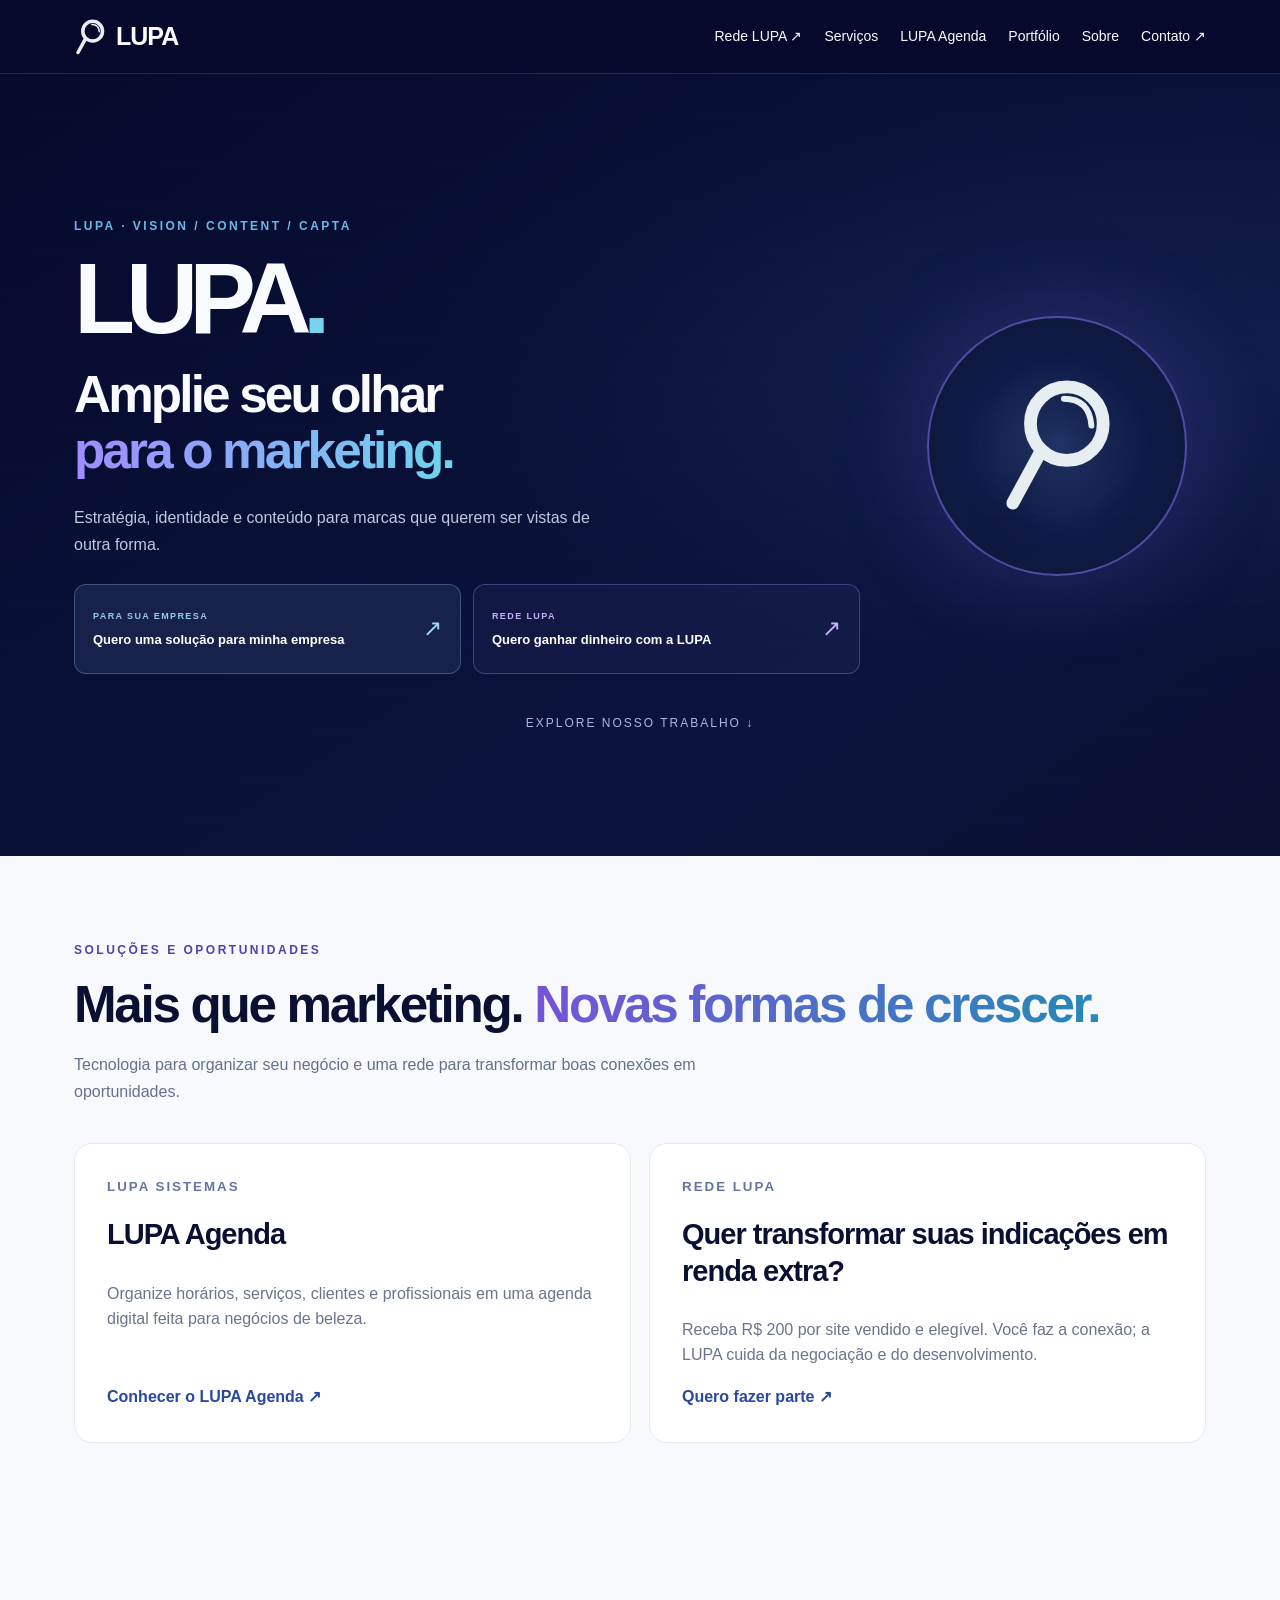
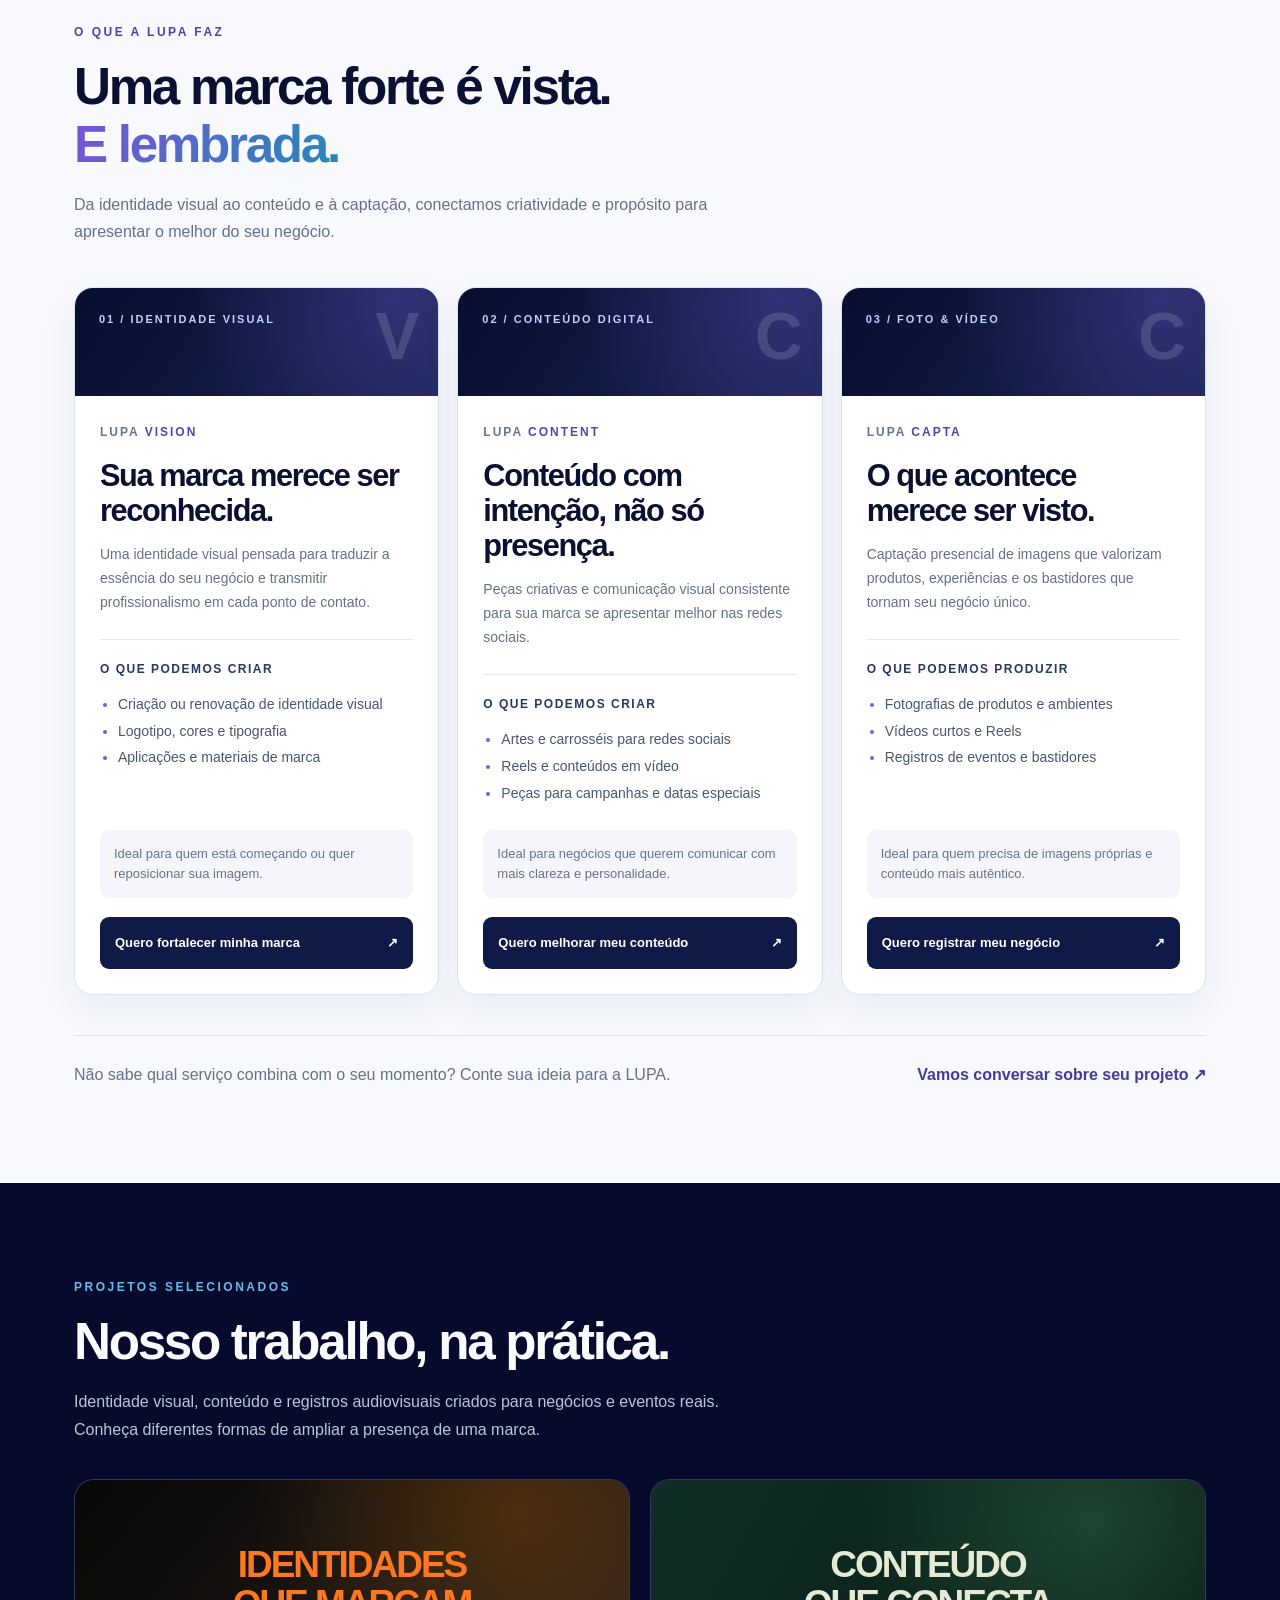
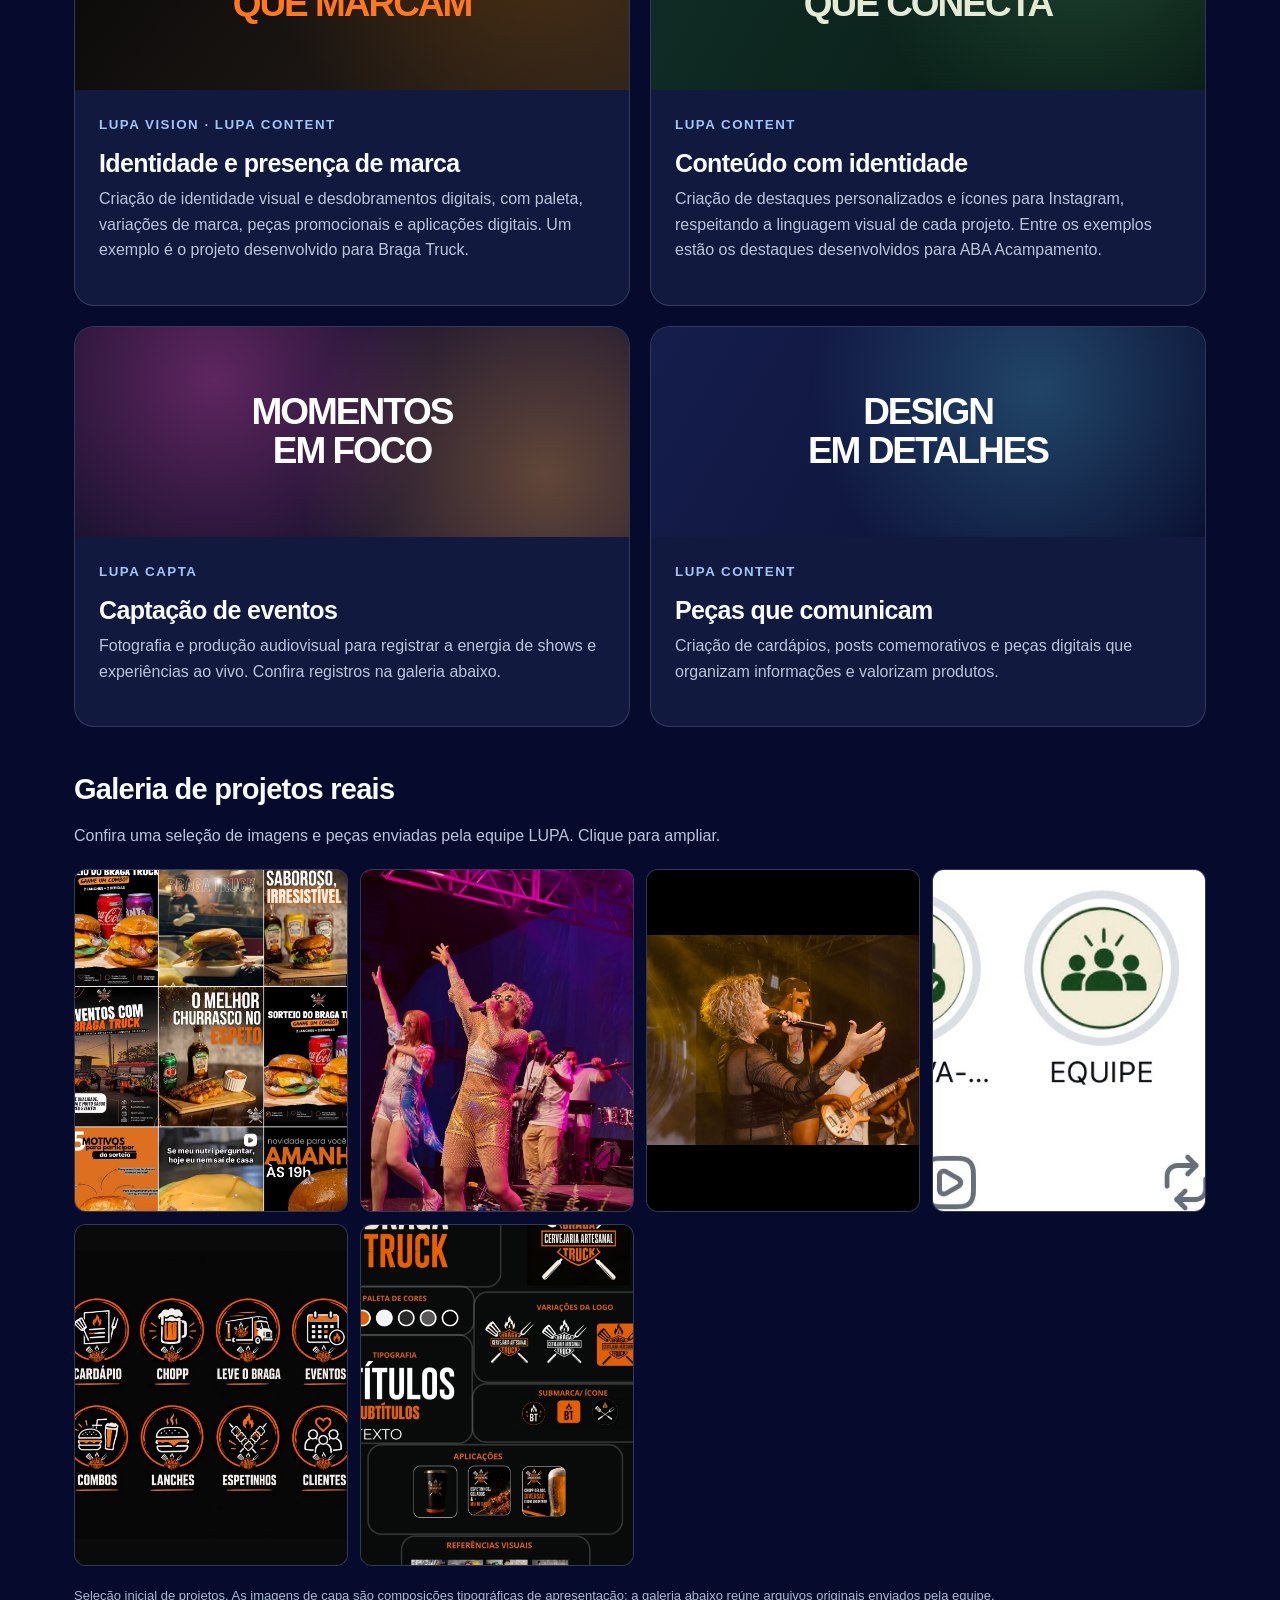
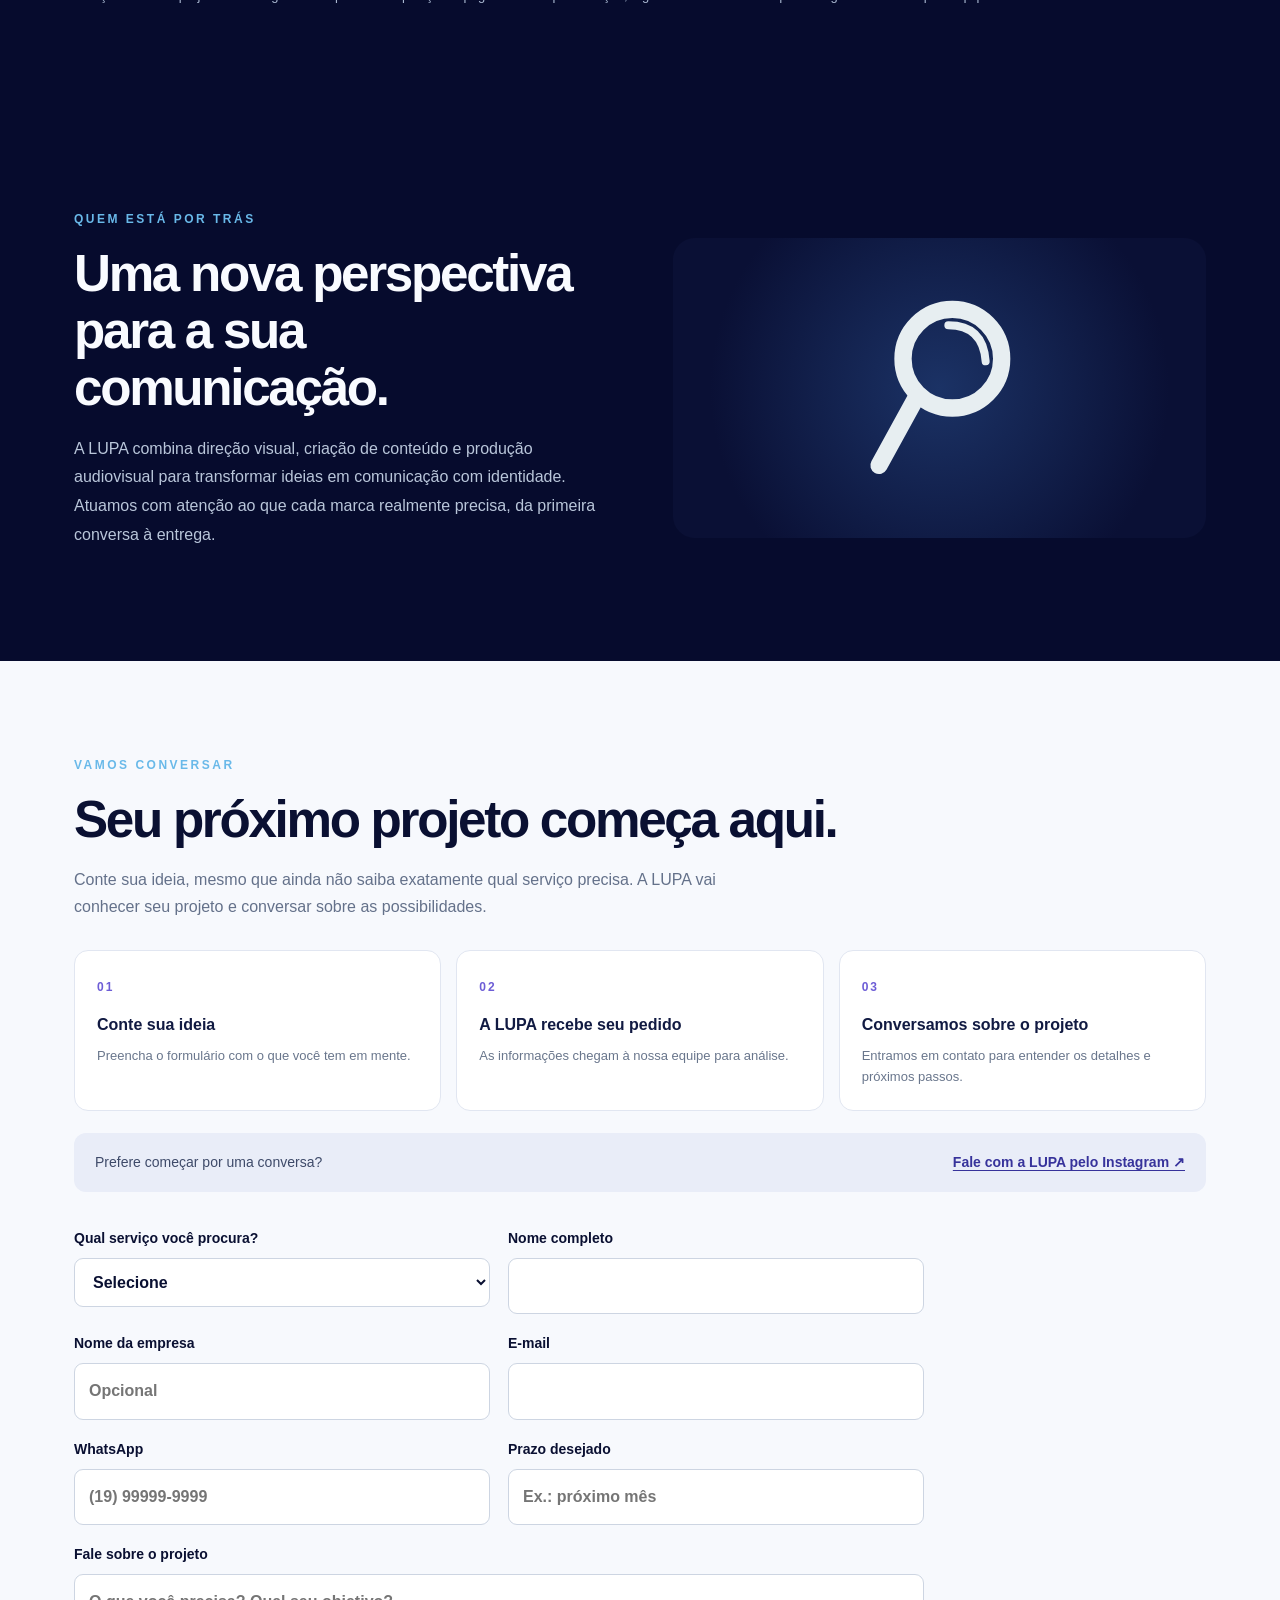
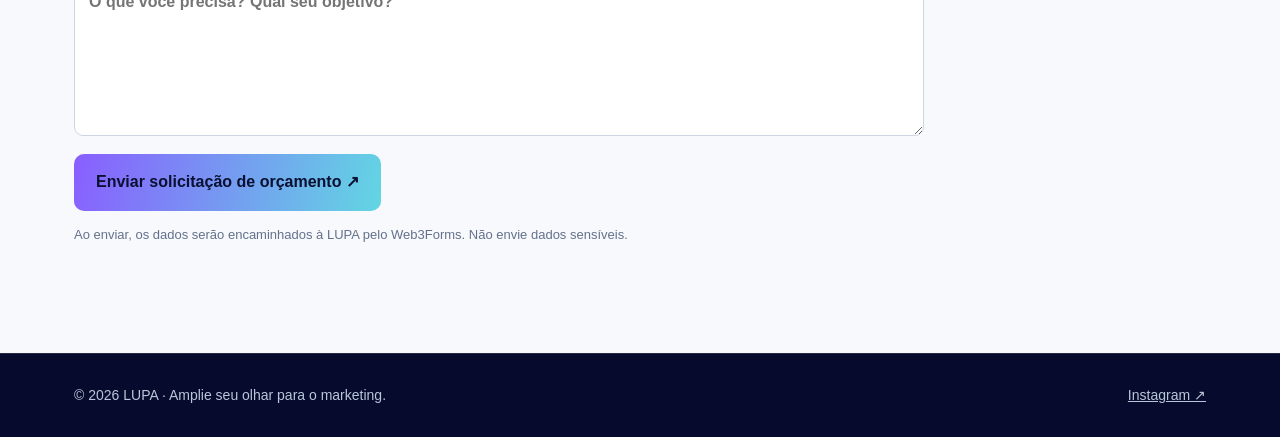
==== commit 210326c3: "Simplify home into compact business and partner choices" ====
--- a/index.html
+++ b/index.html
@@ -2,19 +2,13 @@
 <html lang="pt-BR"><head><meta charset="utf-8"><meta name="viewport" content="width=device-width, initial-scale=1"><meta name="description" content="LUPA Marketing em Limeira e região: identidade visual, criação de conteúdo para redes sociais, fotografia e vídeo. Conheça LUPA Vision, Content e Capta."><meta name="robots" content="index, follow, max-image-preview:large"><meta name="theme-color" content="#060b2d"><link rel="canonical" href="https://lupamarketingbr-coder.github.io/site-lupa/"><link rel="icon" type="image/svg+xml" href="assets/simbolo-lupa.svg"><meta property="og:type" content="website"><meta property="og:locale" content="pt_BR"><meta property="og:site_name" content="LUPA Marketing"><meta property="og:title" content="LUPA Marketing | Amplie seu olhar para o marketing"><meta property="og:description" content="Identidade visual, conteúdo para redes sociais e captação de foto e vídeo para marcas que querem se destacar."><meta property="og:url" content="https://lupamarketingbr-coder.github.io/site-lupa/"><meta name="twitter:card" content="summary"><meta name="twitter:title" content="LUPA Marketing | Amplie seu olhar para o marketing"><meta name="twitter:description" content="Conheça LUPA Vision, Content e Capta: identidade visual, conteúdo e audiovisual."><script type="application/ld+json">{"@context":"https://schema.org","@type":"Organization","name":"LUPA Marketing","url":"https://lupamarketingbr-coder.github.io/site-lupa/","description":"Agência criativa de identidade visual, conteúdo digital e captação de fotografia e vídeo em Limeira e região.","sameAs":["https://www.instagram.com/lupamarketing_/"],"areaServed":{"@type":"Place","name":"Limeira e região, São Paulo, Brasil"}}</script><title>LUPA Marketing em Limeira | Identidade Visual, Conteúdo e Vídeo</title><style>
 :root{--navy:#060b2d;--blue:#69b9e9;--white:#f9fbff;--muted:#b9c6da}*{box-sizing:border-box}html{scroll-behavior:smooth}body{margin:0;font-family:Inter,Arial,sans-serif;background:var(--navy);color:white}a{color:inherit;text-decoration:none}button,input,textarea,select{font:inherit}header{position:sticky;top:0;z-index:5;background:#060b2df0;backdrop-filter:blur(15px);border-bottom:1px solid #ffffff18}.nav{max-width:1180px;margin:auto;padding:18px 24px;display:flex;align-items:center;justify-content:space-between;gap:24px}.brand{display:flex;align-items:center;gap:10px;font-size:25px;font-weight:900;letter-spacing:-1px}.brand img{width:35px;height:42px;object-fit:contain}.navlinks{display:flex;gap:26px;align-items:center;font-size:14px}.navlinks a:hover{color:var(--blue)}.button{display:inline-flex;align-items:center;justify-content:center;background:linear-gradient(105deg,#895eff,#62d6e3);border:0;border-radius:9px;padding:14px 21px;font-weight:750;color:#060b2d;cursor:pointer}.button.outline{background:transparent;color:white;border:1px solid #8293b0}.wrap{max-width:1180px;margin:auto;padding:0 24px}.hero{min-height:690px;display:grid;grid-template-columns:1.15fr .85fr;gap:40px;align-items:center;padding-top:55px;padding-bottom:90px}.eyebrow{text-transform:uppercase;letter-spacing:3px;color:#9dbefa;font-size:12px;font-weight:800}.hero h1{font-size:clamp(45px,6vw,84px);line-height:1.04;letter-spacing:-.065em;margin:24px 0}.gradient{background:linear-gradient(100deg,#a18aff,#6ed5ed);-webkit-background-clip:text;background-clip:text;color:transparent}.lead{color:var(--muted);font-size:18px;line-height:1.75;max-width:570px}.actions{display:flex;gap:12px;flex-wrap:wrap;margin-top:30px}.orb{width:min(100%,410px);aspect-ratio:1;border-radius:50%;margin:auto;background:radial-gradient(circle at 50% 50%,#15235a,#080d35 65%);border:4px solid transparent;background-clip:padding-box;position:relative;display:grid;place-items:center;box-shadow:0 0 100px #6656ef2b}.orb:before{content:"";position:absolute;inset:-5px;border-radius:50%;background:linear-gradient(130deg,#8e5fff,#5ce0e1);z-index:-1}.orb img{width:53%;filter:drop-shadow(0 8px 18px #0005)}section{padding:95px 0}.light{background:#f7f9fd;color:#0a1032}.section-title{font-size:clamp(32px,4vw,55px);letter-spacing:-.045em;line-height:1.12;margin:15px 0 18px}.sub{color:#66718b;line-height:1.7;max-width:650px}.cards{display:grid;grid-template-columns:repeat(3,1fr);gap:18px;margin-top:38px}.card{background:white;border:1px solid #e5e9f1;border-radius:18px;padding:32px;min-height:260px;display:flex;flex-direction:column}.card small{font-weight:800;color:#6376a3;letter-spacing:2px}.card h3{font-size:29px;margin:18px 0 12px;letter-spacing:-1px}.card p{color:#6a748c;line-height:1.6}.card a{margin-top:auto;color:#2948a0;font-weight:750}.portfolio{border:1px solid #ffffff35;background:linear-gradient(120deg,#111a46,#0c1236);padding:44px;border-radius:20px;margin-top:30px}.portfolio p{color:var(--muted);line-height:1.7}.about{display:grid;grid-template-columns:1fr 1fr;gap:65px;align-items:center}.about p{line-height:1.8;color:#b9c6da}.about-visual{border-radius:22px;min-height:300px;background:radial-gradient(circle at 50% 50%,#1b3265,#0a1035 75%);display:grid;place-items:center}.about-visual img{height:200px}.quote{background:#f7f9fd;color:#0a1032}.formgrid{display:grid;grid-template-columns:1fr 1fr;gap:16px}.formgrid label{font-size:13px;font-weight:700;display:flex;flex-direction:column;gap:7px}.formgrid input,.formgrid select,.formgrid textarea{width:100%;border:1px solid #cdd5e2;background:white;padding:13px;border-radius:9px;color:#0a1032}.wide{grid-column:1/-1}.note{font-size:13px;color:#66718b}.formbox{max-width:850px;margin-top:35px}footer{padding:32px 24px;border-top:1px solid #ffffff20;color:#b9c6da}.foot{display:flex;justify-content:space-between;gap:20px;flex-wrap:wrap}.foot a{text-decoration:underline} @media(max-width:760px){.navlinks{gap:12px;font-size:12px}.navlinks a:nth-child(1),.navlinks a:nth-child(2){display:none}.hero{grid-template-columns:1fr;min-height:auto;padding-top:55px}.orb{max-width:270px}.cards,.about{grid-template-columns:1fr}.about{gap:30px}.formgrid{grid-template-columns:1fr}.hero h1{font-size:48px}section{padding:65px 0}.portfolio{padding:26px}} 
 .portfolio-intro{color:#b9c6da;max-width:690px;line-height:1.7}.work-grid{display:grid;grid-template-columns:repeat(2,minmax(0,1fr));gap:20px;margin-top:36px}.work-card{background:#11193e;border:1px solid #ffffff24;border-radius:20px;overflow:hidden;display:flex;flex-direction:column}.work-art{min-height:210px;display:flex;align-items:center;justify-content:center;padding:32px;position:relative;overflow:hidden}.work-art span{position:relative;z-index:1;font-size:clamp(23px,3vw,37px);font-weight:900;letter-spacing:-.055em;text-align:center;line-height:1.05}.work-art.orange{background:radial-gradient(circle at 80% 15%,#ff8a0035,transparent 55%),linear-gradient(130deg,#080808,#29201b);color:#ff781f}.work-art.green{background:radial-gradient(circle at 80% 20%,#6fcf8d35,transparent 50%),linear-gradient(120deg,#102e26,#071912);color:#e5ead4}.work-art.stage{background:radial-gradient(circle at 25% 25%,#ef4fc255,transparent 50%),radial-gradient(circle at 85% 70%,#f6b24d55,transparent 50%),#17112e;color:#fff}.work-art.blue{background:radial-gradient(circle at 70% 30%,#59d5eb40,transparent 55%),linear-gradient(120deg,#151d4c,#0a1032);color:#fff}.work-info{padding:24px;flex:1;display:flex;flex-direction:column}.work-info small{color:#9fc5fa;letter-spacing:1.5px;font-weight:800}.work-info h3{font-size:25px;margin:12px 0 7px}.work-info p{color:#b9c6da;line-height:1.6;margin:0 0 18px}.work-links{display:flex;flex-wrap:wrap;gap:14px;margin-top:auto}.work-links a{color:#9edaf9;font-weight:700;font-size:14px;text-decoration:underline;text-underline-offset:4px}.work-note{color:#a9b8d1;font-size:13px;line-height:1.6;margin-top:20px}@media(max-width:700px){.work-grid{grid-template-columns:1fr}.work-art{min-height:185px}}.work-gallery{margin-top:44px}.work-gallery h3{font-size:29px;margin-bottom:8px}.work-gallery p{color:#b9c6da;line-height:1.6}.work-gallery-grid{display:grid;grid-template-columns:repeat(4,minmax(0,1fr));gap:12px;margin-top:20px}.work-gallery-grid a{display:block;aspect-ratio:4/5;background:#141b3e;border:1px solid #ffffff22;border-radius:12px;overflow:hidden}.work-gallery-grid img{width:100%;height:100%;object-fit:cover;transition:transform .2s}.work-gallery-grid a:hover img{transform:scale(1.04)}@media(max-width:700px){.work-gallery-grid{grid-template-columns:repeat(2,minmax(0,1fr))}}.hero-cover{position:relative;min-height:calc(100svh - 80px);min-height:max(650px,calc(100svh - 80px));display:flex;flex-direction:column;justify-content:center;overflow:hidden;background:radial-gradient(ellipse at 85% 38%,#273b7850,transparent 43%),linear-gradient(145deg,#060b2d,#0b143d 70%,#0a1031)}.hero-cover:after{content:"";position:absolute;inset:0;pointer-events:none;background:linear-gradient(transparent 96%,#ffffff09 97%);background-size:100% 44px;opacity:.17}.hero-cover-inner{display:grid;grid-template-columns:1.15fr .85fr;gap:38px;align-items:center;width:100%;padding-top:85px;padding-bottom:85px}.hero-cover-copy{position:relative;z-index:1}.hero-cover-brand{font-size:clamp(70px,11vw,156px);line-height:.9;font-weight:900;letter-spacing:-.09em;margin:20px 0 34px}.hero-cover-dot{color:#77d4ec}.hero-cover h1{font-size:clamp(36px,4.5vw,68px);letter-spacing:-.055em;line-height:1.1;margin:0 0 24px}.hero-cover-copy>p{color:#bdcbe1;font-size:18px;line-height:1.7;max-width:510px}.hero-cover-symbol{display:grid;place-items:center}.hero-cover-halo{width:min(100%,410px);aspect-ratio:1;border-radius:50%;display:grid;place-items:center;border:2px solid #8b7aff8c;background:radial-gradient(circle,#263d77 0%,#101a48 50%,#0a1135 73%);box-shadow:0 0 100px #8067ff38, inset 0 0 65px #5cc9eb14}.hero-cover-halo img{width:58%;height:58%;object-fit:contain;filter:drop-shadow(0 14px 20px #0007)}.hero-cover-scroll{position:relative;z-index:1;align-self:center;font-size:12px;letter-spacing:2px;text-transform:uppercase;color:#a8bbdb;padding:0 16px 27px}.hero-cover-scroll:hover{color:#fff}@media(max-width:780px){.hero-cover{min-height:calc(100svh - 72px)}.hero-cover-inner{grid-template-columns:1fr;padding-top:65px;padding-bottom:30px;gap:22px}.hero-cover-brand{font-size:clamp(78px,19vw,130px);margin:15px 0 25px}.hero-cover h1{font-size:clamp(38px,8vw,58px)}.hero-cover-symbol{grid-row:1}.hero-cover-halo{width:104px;box-shadow:0 0 35px #8067ff25}.hero-cover-halo img{width:49%;height:49%}.hero-cover-copy>p{font-size:16px}.hero-cover-scroll{padding-bottom:22px}}.work-gallery-grid .portfolio-profile-crop{display:block;position:relative;aspect-ratio:4/5;background:#141b3e;border:1px solid #ffffff22;border-radius:12px;overflow:hidden}.work-gallery-grid .portfolio-profile-crop img{position:absolute;top:0;left:0;width:100%;height:145%;object-fit:cover;object-position:top;transition:none}.work-gallery-grid .portfolio-profile-crop:hover img{transform:none}/* Refinamento mobile e galeria: priorizar as artes, sem molduras de captura */.work-gallery-grid a img{object-fit:cover;object-position:center;transform:scale(1.16)}.work-gallery-grid a:hover img{transform:scale(1.2)}@media(max-width:780px){.hero-cover-symbol{display:none!important}.hero-cover-inner{display:block;padding-top:72px;padding-bottom:72px}.hero-cover-brand{font-size:clamp(68px,17vw,104px);margin:18px 0 28px}.hero-cover{min-height:calc(100svh - 72px)}.hero-cover-copy{max-width:100%}}.services-premium{background:#f5f7fc}.services-premium .section-title{max-width:850px}.services-accent{background:linear-gradient(110deg,#7753d8,#2589b6);-webkit-background-clip:text;background-clip:text;color:transparent}.services-premium-grid{display:grid;grid-template-columns:repeat(3,minmax(0,1fr));gap:18px;margin-top:42px}.service-premium-card{display:flex;flex-direction:column;min-width:0;overflow:hidden;border:1px solid #dce3f0;border-radius:19px;background:#fff;box-shadow:0 14px 38px #1c2b5910;transition:transform .2s,box-shadow .2s}.service-premium-card:hover{transform:translateY(-4px);box-shadow:0 20px 42px #1c2b5920}.service-premium-top{min-height:108px;display:flex;align-items:flex-start;justify-content:space-between;gap:12px;padding:22px 24px;background:radial-gradient(circle at 88% 8%,#6755c957,transparent 60%),linear-gradient(125deg,#080e30,#182451);color:#bcd1ff}.service-premium-top>span:first-child{font-size:11px;letter-spacing:2px;font-weight:800}.service-premium-mark{font-size:66px;font-weight:900;line-height:.8;color:#ffffff24;letter-spacing:-5px}.service-premium-body{padding:27px 25px 25px;display:flex;flex-direction:column;flex:1}.service-premium-name{font-size:12px;font-weight:700;letter-spacing:2px;color:#667391}.service-premium-name strong{color:#4f48ac}.service-premium-body h3{font-size:clamp(24px,2.4vw,31px);line-height:1.14;letter-spacing:-.045em;margin:15px 0}.service-premium-body p{color:#64718a;line-height:1.7;font-size:14px;margin:0}.service-premium-divider{height:1px;background:#e5eaf3;margin:24px 0 20px}.service-premium-body h4{font-size:12px;letter-spacing:1.5px;text-transform:uppercase;margin:0 0 12px;color:#283960}.service-premium-body ul{padding-left:18px;margin:0 0 24px;color:#485772;font-size:14px;line-height:1.9}.service-premium-body li::marker{color:#775bd8}.service-premium-fit{color:#67738c;background:#f4f6fc;border-radius:9px;padding:14px;font-size:13px;line-height:1.55;margin-top:auto}.service-premium-body>a{display:flex;align-items:center;justify-content:space-between;gap:10px;background:#101a47;color:#fff;border-radius:9px;margin-top:19px;padding:15px;font-size:13px;font-weight:800;transition:background .2s}.service-premium-body>a:hover{background:#443c9c}.services-premium-footer{display:flex;align-items:center;justify-content:space-between;gap:22px;border-top:1px solid #dce3f0;margin-top:40px;padding-top:26px}.services-premium-footer p{margin:0;color:#64718a;line-height:1.6}.services-premium-footer a{font-weight:800;color:#443c9c;white-space:nowrap}@media(max-width:950px){.services-premium-grid{grid-template-columns:1fr;max-width:630px;margin-left:auto;margin-right:auto}.service-premium-top{min-height:82px}.service-premium-body h3{font-size:29px}.services-premium-footer{flex-direction:column;align-items:flex-start}.services-premium-footer a{white-space:normal}}@media(max-width:480px){.service-premium-body{padding:23px 20px}.service-premium-top{padding:20px}.service-premium-body h3{font-size:27px}.services-premium-grid{margin-top:28px}}.contact-steps{display:grid;grid-template-columns:repeat(3,minmax(0,1fr));gap:15px;margin-top:30px}.contact-steps>div{background:#fff;border:1px solid #e1e6f1;border-radius:14px;padding:22px}.contact-steps span{font-size:12px;font-weight:900;letter-spacing:2px;color:#6d5dd6}.contact-steps strong{display:block;font-size:16px;margin-top:12px;color:#111a42}.contact-steps p{font-size:13px;line-height:1.6;color:#69768c;margin:8px 0 0}.contact-alternative{display:flex;align-items:center;justify-content:space-between;gap:15px;margin:22px 0 0;padding:18px 21px;border-radius:12px;background:#e9edf8;color:#3e4a69;font-size:14px}.contact-alternative a{font-weight:800;color:#37339b;text-decoration:underline;text-underline-offset:3px}@media(max-width:700px){.contact-steps{grid-template-columns:1fr}.contact-steps>div{padding:17px}.contact-alternative{align-items:flex-start;flex-direction:column}}.mobile-menu{display:none}section[id]{scroll-margin-top:78px}@media(max-width:760px){.nav{padding:12px 18px;min-height:65px}.brand{font-size:23px}.brand img{width:29px;height:36px}.navlinks{display:none}.mobile-menu{display:block;position:relative}.mobile-menu summary{list-style:none;display:flex;align-items:center;gap:9px;cursor:pointer;color:#fff;font-size:13px;font-weight:800;border:1px solid #ffffff35;border-radius:9px;padding:10px 12px;min-height:44px}.mobile-menu summary::-webkit-details-marker{display:none}.mobile-menu summary span{font-size:17px}.mobile-menu-links{position:absolute;right:0;top:calc(100% + 12px);width:min(275px,calc(100vw - 36px));background:#111a43;border:1px solid #ffffff30;border-radius:14px;padding:9px;box-shadow:0 15px 35px #0006;display:flex;flex-direction:column;z-index:15}.mobile-menu-links a{display:block;padding:13px 12px;font-size:14px;border-radius:8px;color:#f4f6ff}.mobile-menu-links a:hover{background:#ffffff14}section[id]{scroll-margin-top:66px}.hero-cover{min-height:calc(100svh - 65px)}.hero-cover-inner{padding-top:56px;padding-bottom:44px}.hero-cover-brand{font-size:clamp(66px,17vw,100px);margin:16px 0 24px}.hero-cover h1{font-size:clamp(35px,8.5vw,51px);overflow-wrap:normal}.hero-cover .actions{gap:11px}.hero-cover .actions .button{min-height:48px;text-align:center}.hero-cover-scroll{padding-bottom:17px}.work-gallery-grid{gap:10px}.work-gallery-grid a{border-radius:9px}.formgrid input,.formgrid select,.formgrid textarea{font-size:16px;min-height:48px}.formgrid textarea{min-height:120px}.formgrid button[type=submit]{width:100%;min-height:50px}.section-title{overflow-wrap:break-word}}@media(max-width:390px){.hero-cover .actions{flex-direction:column;align-items:stretch}.hero-cover .actions .button{width:100%}.hero-cover-brand{font-size:clamp(60px,16vw,72px)}.work-info{padding:20px}.work-gallery-grid{gap:8px}}</style><link rel="stylesheet" href="assets/site.css?v=20261113"><script src="assets/site.js?v=20261113" defer></script><style>
-/* Home: two clear paths for clients and prospective partners. */
-.rede-mobile-entry{display:none}.navlinks .rede-nav-link{background:#a18aff1c;border:1px solid #a18aff60;color:#d9ceff;padding:9px 13px;border-radius:9px;white-space:nowrap}
-.hero-cover{min-height:0}.hero-cover-inner{padding-top:64px;padding-bottom:58px;grid-template-columns:1.05fr .95fr;gap:64px}.hero-cover-brand{font-size:clamp(74px,9vw,124px);margin:16px 0 28px}.hero-cover h1{font-size:clamp(38px,4.4vw,60px)}
-.rede-spotlight{position:relative;z-index:1;background:linear-gradient(140deg,#1b2453,#111938 75%);border:1px solid #9d8be95c;border-radius:24px;padding:30px;box-shadow:0 24px 65px #0002;min-width:0}
-.rede-spotlight-top{display:flex;justify-content:space-between;align-items:center;gap:14px}.rede-spotlight-tag{font-size:9px;font-weight:800;letter-spacing:1.7px;padding:7px 10px;background:#a18aff1a;border:1px solid #b29aff36;border-radius:30px;color:#cbbcff}
-.rede-spotlight-name{font-size:11px;font-weight:800;letter-spacing:2.5px;color:#8dcdf1;margin:22px 0 10px}.rede-spotlight h2{font-size:clamp(26px,2.8vw,37px);letter-spacing:-.045em;line-height:1.15;margin:0 0 16px}.rede-spotlight h2 span{color:#c3b1ff}.rede-spotlight>p:not(.rede-spotlight-name){font-size:14px;line-height:1.7;color:#becce0;margin:0}
-.rede-spotlight-commission{display:flex;align-items:center;gap:17px;margin:23px 0;padding:19px 0;border-block:1px solid #ffffff18}.rede-spotlight-commission strong{font-size:38px;line-height:1.1;letter-spacing:-2px;color:#b0ddf5;white-space:nowrap}.rede-spotlight-commission>span{font-size:11px;line-height:1.6;color:#bfcae0}
-.rede-spotlight>.button{display:flex;justify-content:space-between;width:100%;font-size:14px;min-height:50px}.rede-spotlight-details{display:block;text-align:center;font-size:12px;color:#c5d9f3;margin:16px 0}.rede-spotlight>small{display:block;font-size:10px;line-height:1.6;text-align:center;color:#9eacc7}
-@media(max-width:1000px) and (min-width:761px){.hero-cover-inner{gap:28px}.rede-spotlight{padding:23px}.navlinks{gap:13px;font-size:12px}}
-@media(max-width:760px){.nav{gap:10px}.nav>.brand{margin-right:auto}.rede-mobile-entry{display:inline-flex;align-items:center;justify-content:center;min-height:44px;padding:8px 11px;border:1px solid #a18aff65;border-radius:9px;background:#a18aff1c;color:#dfd4ff;font-size:11px;font-weight:750;white-space:nowrap}.hero-cover{min-height:0}.hero-cover-inner{display:flex;flex-direction:column;align-items:stretch;gap:34px;padding-top:24px;padding-bottom:30px}.rede-spotlight{order:-1;padding:22px;border-radius:20px}.rede-spotlight-name{margin:15px 0 9px}.rede-spotlight h2{font-size:30px}.rede-spotlight>p:not(.rede-spotlight-name){font-size:13px}.rede-spotlight-commission{margin:17px 0;padding:15px 0}.rede-spotlight-commission strong{font-size:34px}.rede-spotlight-details{margin:12px 0}.hero-cover-copy{padding-top:8px;border-top:1px solid #ffffff1c}.hero-cover-brand{font-size:64px;margin:16px 0 20px}.hero-cover h1{font-size:36px}.hero-cover-copy>p{font-size:15px}.hero-cover-scroll{font-size:10px}}
-@media(max-width:370px){.nav{padding-inline:14px;gap:8px}.nav>.brand{font-size:20px;gap:7px}.nav>.brand img{width:24px;height:31px}.mobile-menu summary{font-size:11px;padding:8px 10px}.rede-mobile-entry{font-size:10px;padding:8px}.rede-spotlight{padding:19px}.rede-spotlight h2{font-size:27px}.rede-spotlight-commission{gap:12px}}
+/* Compact introduction with equal paths for businesses and partners. */
+.hero-cover{min-height:0}.hero-cover-inner{padding-top:48px;padding-bottom:40px;grid-template-columns:1.45fr .55fr;gap:48px}.hero-cover-brand{font-size:clamp(64px,8vw,100px);margin:16px 0 24px}.hero-cover h1{font-size:clamp(36px,4vw,54px)}.hero-cover-copy>p{font-size:16px;max-width:540px}.hero-cover-halo{width:min(100%,260px)}
+.home-paths{display:grid;grid-template-columns:1fr 1fr;gap:12px;margin-top:26px}.home-path{display:flex;align-items:center;justify-content:space-between;gap:14px;min-height:90px;padding:16px 18px;border:1px solid #8db4e557;border-radius:12px;background:#16224a;transition:background .15s,border-color .15s}.home-path:hover{background:#202c59;border-color:#91c9ee}.home-path small{display:block;color:#95c9ed;font-size:9px;letter-spacing:1.4px;font-weight:800;margin-bottom:7px}.home-path strong{display:block;color:#fff;font-size:13px;line-height:1.45;font-weight:650}.home-path-arrow{font-size:23px;color:#9ed8f6;flex-shrink:0}.home-path-partner{background:#a18aff0c;border-color:#a18aff55}.home-path-partner:hover{background:#a18aff1c;border-color:#b6a0ef}.home-path-partner small,.home-path-partner .home-path-arrow{color:#c5b0fc}.home-path:focus-visible{outline:3px solid #69b9e9;outline-offset:4px}
+@media(max-width:760px){.hero-cover{min-height:0}.hero-cover-inner{display:block;padding-top:34px;padding-bottom:26px}.hero-cover-brand{font-size:64px;margin:14px 0 22px}.hero-cover h1{font-size:36px}.hero-cover-copy>p{font-size:15px}.home-paths{grid-template-columns:1fr;gap:10px;margin-top:22px}.home-path{min-height:72px;padding:13px 16px}.home-path small{font-size:8px;margin-bottom:4px}.home-path strong{font-size:13px}.hero-cover-scroll{font-size:10px;padding-bottom:20px}}
+@media(prefers-reduced-motion:reduce){.home-path{transition:none}}
 </style></head><body>
-<a class="skip" href="#conteudo">Pular para o conteúdo</a><header><nav class="nav" aria-label="Principal"><a class="brand" href="./"><img src="assets/simbolo-lupa.svg" alt="Símbolo LUPA">LUPA</a><div class="navlinks"><a class="rede-nav-link" href="rede-lupa.html">Rede LUPA ↗</a><a href="./#servicos">Serviços</a><a href="lupa-agenda.html">LUPA Agenda</a><a href="./#portfolio">Portfólio</a><a href="./#sobre">Sobre</a><a href="./#orcamento">Contato ↗</a></div><a class="rede-mobile-entry" href="rede-lupa.html">Renda extra ↗</a><details class="mobile-menu"><summary>Menu ☰</summary><div class="mobile-menu-links"><a href="rede-lupa.html">Rede LUPA · Seja parceiro ↗</a><a href="./#servicos">Serviços</a><a href="lupa-agenda.html">LUPA Agenda</a><a href="rede-lupa.html">Rede LUPA</a><a href="./#portfolio">Portfólio</a><a href="./#sobre">Sobre</a><a href="./#orcamento">Contato ↗</a></div></details></nav></header><main id="conteudo"><section id="inicio" class="hero-cover"><div class="wrap hero-cover-inner"><div class="hero-cover-copy"><div class="eyebrow">LUPA · VISION / CONTENT / CAPTA</div><div class="hero-cover-brand">LUPA<span class="hero-cover-dot">.</span></div><h1>Amplie seu olhar<br><span class="gradient">para o marketing.</span></h1><p>Estratégia, identidade e conteúdo para marcas que querem ser vistas de outra forma.</p><div class="actions"><a class="button" href="#servicos">Conheça a LUPA ↗</a><a class="button outline" href="#orcamento">Solicite um orçamento</a></div></div><aside class="rede-spotlight" aria-labelledby="rede-spotlight-title"><div class="rede-spotlight-top"><span class="rede-spotlight-tag">PROGRAMA DE PARCEIROS</span><img src="assets/simbolo-lupa.svg" width="28" height="35" alt=""></div><p class="rede-spotlight-name">REDE LUPA</p><h2 id="rede-spotlight-title">Quer ganhar uma<br><span>renda extra com a LUPA?</span></h2><p>Indique empresas que precisam de um site. Nós cuidamos da negociação e do desenvolvimento.</p><div class="rede-spotlight-commission"><strong>R$ 200</strong><span>por venda concluída e paga,<br>conforme as regras do programa.</span></div><a class="button" href="rede-lupa.html#candidatura">Quero me candidatar <span aria-hidden="true">↗</span></a><a class="rede-spotlight-details" href="rede-lupa.html">Entenda como funciona →</a><small>A candidatura passa por análise. Não há garantia de renda.</small></aside></div><a class="hero-cover-scroll" href="#servicos">Explore nosso trabalho ↓</a></section>
+<a class="skip" href="#conteudo">Pular para o conteúdo</a><header><nav class="nav" aria-label="Principal"><a class="brand" href="./"><img src="assets/simbolo-lupa.svg" alt="Símbolo LUPA">LUPA</a><div class="navlinks"><a href="rede-lupa.html">Rede LUPA ↗</a><a href="./#servicos">Serviços</a><a href="lupa-agenda.html">LUPA Agenda</a><a href="./#portfolio">Portfólio</a><a href="./#sobre">Sobre</a><a href="./#orcamento">Contato ↗</a></div><details class="mobile-menu"><summary>Menu ☰</summary><div class="mobile-menu-links"><a href="rede-lupa.html">Rede LUPA · Seja parceiro ↗</a><a href="./#servicos">Serviços</a><a href="lupa-agenda.html">LUPA Agenda</a><a href="rede-lupa.html">Rede LUPA</a><a href="./#portfolio">Portfólio</a><a href="./#sobre">Sobre</a><a href="./#orcamento">Contato ↗</a></div></details></nav></header><main id="conteudo"><section id="inicio" class="hero-cover"><div class="wrap hero-cover-inner"><div class="hero-cover-copy"><div class="eyebrow">LUPA · VISION / CONTENT / CAPTA</div><div class="hero-cover-brand">LUPA<span class="hero-cover-dot">.</span></div><h1>Amplie seu olhar<br><span class="gradient">para o marketing.</span></h1><p>Estratégia, identidade e conteúdo para marcas que querem ser vistas de outra forma.</p><nav class="home-paths" aria-label="Como podemos ajudar?"><a class="home-path" href="#servicos"><span><small>PARA SUA EMPRESA</small><strong>Quero uma solução para minha empresa</strong></span><span class="home-path-arrow" aria-hidden="true">↗</span></a><a class="home-path home-path-partner" href="rede-lupa.html"><span><small>REDE LUPA</small><strong>Quero ganhar dinheiro com a LUPA</strong></span><span class="home-path-arrow" aria-hidden="true">↗</span></a></nav></div><div class="hero-cover-symbol" aria-hidden="true"><div class="hero-cover-halo"><img src="assets/simbolo-lupa.svg" alt=""></div></div></div><a class="hero-cover-scroll" href="#servicos">Explore nosso trabalho ↓</a></section>
 <section id="solucoes-lupa" class="light" style="padding:85px 0"><div class="wrap"><div class="eyebrow">SOLUÇÕES E OPORTUNIDADES</div><h2 class="section-title">Mais que marketing. <span class="services-accent">Novas formas de crescer.</span></h2><p class="sub">Tecnologia para organizar seu negócio e uma rede para transformar boas conexões em oportunidades.</p><div class="cards" style="grid-template-columns:repeat(auto-fit,minmax(260px,1fr))"><article class="card"><small>LUPA SISTEMAS</small><h3>LUPA Agenda</h3><p>Organize horários, serviços, clientes e profissionais em uma agenda digital feita para negócios de beleza.</p><a href="lupa-agenda.html">Conhecer o LUPA Agenda ↗</a></article><article class="card"><small>REDE LUPA</small><h3>Quer transformar suas indicações em renda extra?</h3><p>Receba R$ 200 por site vendido e elegível. Você faz a conexão; a LUPA cuida da negociação e do desenvolvimento.</p><a href="rede-lupa.html">Quero fazer parte ↗</a></article></div></div></section><section id="servicos" class="light services-premium"><div class="wrap"><div class="eyebrow">O que a LUPA faz</div><h2 class="section-title">Uma marca forte é vista.<br><span class="services-accent">E lembrada.</span></h2><p class="sub">Da identidade visual ao conteúdo e à captação, conectamos criatividade e propósito para apresentar o melhor do seu negócio.</p><div class="services-premium-grid"><article class="service-premium-card"><div class="service-premium-top"><span>01 / IDENTIDADE VISUAL</span><span class="service-premium-mark">V</span></div><div class="service-premium-body"><div class="service-premium-name">LUPA <strong>VISION</strong></div><h3>Sua marca merece ser reconhecida.</h3><p>Uma identidade visual pensada para traduzir a essência do seu negócio e transmitir profissionalismo em cada ponto de contato.</p><div class="service-premium-divider"></div><h4>O que podemos criar</h4><ul><li>Criação ou renovação de identidade visual</li><li>Logotipo, cores e tipografia</li><li>Aplicações e materiais de marca</li></ul><div class="service-premium-fit">Ideal para quem está começando ou quer reposicionar sua imagem.</div><a href="#orcamento" data-service="Vision">Quero fortalecer minha marca <span aria-hidden="true">↗</span></a></div></article><article class="service-premium-card"><div class="service-premium-top"><span>02 / CONTEÚDO DIGITAL</span><span class="service-premium-mark">C</span></div><div class="service-premium-body"><div class="service-premium-name">LUPA <strong>CONTENT</strong></div><h3>Conteúdo com intenção, não só presença.</h3><p>Peças criativas e comunicação visual consistente para sua marca se apresentar melhor nas redes sociais.</p><div class="service-premium-divider"></div><h4>O que podemos criar</h4><ul><li>Artes e carrosséis para redes sociais</li><li>Reels e conteúdos em vídeo</li><li>Peças para campanhas e datas especiais</li></ul><div class="service-premium-fit">Ideal para negócios que querem comunicar com mais clareza e personalidade.</div><a href="#orcamento" data-service="Content">Quero melhorar meu conteúdo <span aria-hidden="true">↗</span></a></div></article><article class="service-premium-card"><div class="service-premium-top"><span>03 / FOTO &amp; VÍDEO</span><span class="service-premium-mark">C</span></div><div class="service-premium-body"><div class="service-premium-name">LUPA <strong>CAPTA</strong></div><h3>O que acontece merece ser visto.</h3><p>Captação presencial de imagens que valorizam produtos, experiências e os bastidores que tornam seu negócio único.</p><div class="service-premium-divider"></div><h4>O que podemos produzir</h4><ul><li>Fotografias de produtos e ambientes</li><li>Vídeos curtos e Reels</li><li>Registros de eventos e bastidores</li></ul><div class="service-premium-fit">Ideal para quem precisa de imagens próprias e conteúdo mais autêntico.</div><a href="#orcamento" data-service="Capta">Quero registrar meu negócio <span aria-hidden="true">↗</span></a></div></article></div><div class="services-premium-footer"><p>Não sabe qual serviço combina com o seu momento? Conte sua ideia para a LUPA.</p><a href="#orcamento">Vamos conversar sobre seu projeto ↗</a></div></div></section>
 <section id="portfolio"><div class="wrap"><div class="eyebrow">Projetos selecionados</div><h2 class="section-title">Nosso trabalho, na prática.</h2><p class="portfolio-intro">Identidade visual, conteúdo e registros audiovisuais criados para negócios e eventos reais. Conheça diferentes formas de ampliar a presença de uma marca.</p><div class="work-grid"><article class="work-card"><div class="work-art orange"><span>IDENTIDADES<br>QUE MARCAM</span></div><div class="work-info"><small>LUPA VISION · LUPA CONTENT</small><h3>Identidade e presença de marca</h3><p>Criação de identidade visual e desdobramentos digitais, com paleta, variações de marca, peças promocionais e aplicações digitais. Um exemplo é o projeto desenvolvido para Braga Truck.</p></div></article><article class="work-card"><div class="work-art green"><span>CONTEÚDO<br>QUE CONECTA</span></div><div class="work-info"><small>LUPA CONTENT</small><h3>Conteúdo com identidade</h3><p>Criação de destaques personalizados e ícones para Instagram, respeitando a linguagem visual de cada projeto. Entre os exemplos estão os destaques desenvolvidos para ABA Acampamento.</p></div></article><article class="work-card"><div class="work-art stage"><span>MOMENTOS<br>EM FOCO</span></div><div class="work-info"><small>LUPA CAPTA</small><h3>Captação de eventos</h3><p>Fotografia e produção audiovisual para registrar a energia de shows e experiências ao vivo. Confira registros na galeria abaixo.</p></div></article><article class="work-card"><div class="work-art blue"><span>DESIGN<br>EM DETALHES</span></div><div class="work-info"><small>LUPA CONTENT</small><h3>Peças que comunicam</h3><p>Criação de cardápios, posts comemorativos e peças digitais que organizam informações e valorizam produtos.</p></div></article></div><div class="work-gallery"><h3>Galeria de projetos reais</h3><p>Confira uma seleção de imagens e peças enviadas pela equipe LUPA. Clique para ampliar.</p><div class="work-gallery-grid"><a href="20261107_000827000_iOS.png" target="_blank" rel="noopener noreferrer" aria-label="Ampliar imagem 3 do portfólio"><img src="20261107_000827000_iOS.png" alt="Imagem 3 do portfólio da LUPA" loading="lazy"></a><a href="20261107_001152000_iOS.png" target="_blank" rel="noopener noreferrer" aria-label="Ampliar imagem 4 do portfólio"><img src="20261107_001152000_iOS.png" alt="Imagem 4 do portfólio da LUPA" loading="lazy"></a><a href="20261107_001213000_iOS.png" target="_blank" rel="noopener noreferrer" aria-label="Ampliar imagem 5 do portfólio"><img src="20261107_001213000_iOS.png" alt="Imagem 5 do portfólio da LUPA" loading="lazy"></a><a href="20261107_001548000_iOS.jpg" target="_blank" rel="noopener noreferrer" aria-label="Ampliar imagem 6 do portfólio"><img src="20261107_001548000_iOS.jpg" alt="Imagem 6 do portfólio da LUPA" loading="lazy"></a><a href="20261107_001919000_iOS.png" target="_blank" rel="noopener noreferrer" aria-label="Ampliar imagem 7 do portfólio"><img src="20261107_001919000_iOS.png" alt="Imagem 7 do portfólio da LUPA" loading="lazy"></a><a href="20261107_001929000_iOS.png" target="_blank" rel="noopener noreferrer" aria-label="Ampliar imagem 8 do portfólio"><img src="20261107_001929000_iOS.png" alt="Imagem 8 do portfólio da LUPA" loading="lazy"></a></div></div><p class="work-note">Seleção inicial de projetos. As imagens de capa são composições tipográficas de apresentação; a galeria abaixo reúne arquivos originais enviados pela equipe.</p></div></section>
 <section id="sobre"><div class="wrap about"><div><div class="eyebrow">Quem está por trás</div><h2 class="section-title">Uma nova perspectiva para a sua comunicação.</h2><p>A LUPA combina direção visual, criação de conteúdo e produção audiovisual para transformar ideias em comunicação com identidade. Atuamos com atenção ao que cada marca realmente precisa, da primeira conversa à entrega.</p></div><div class="about-visual"><img src="assets/simbolo-lupa.svg" alt="Símbolo da LUPA"></div></div></section>
